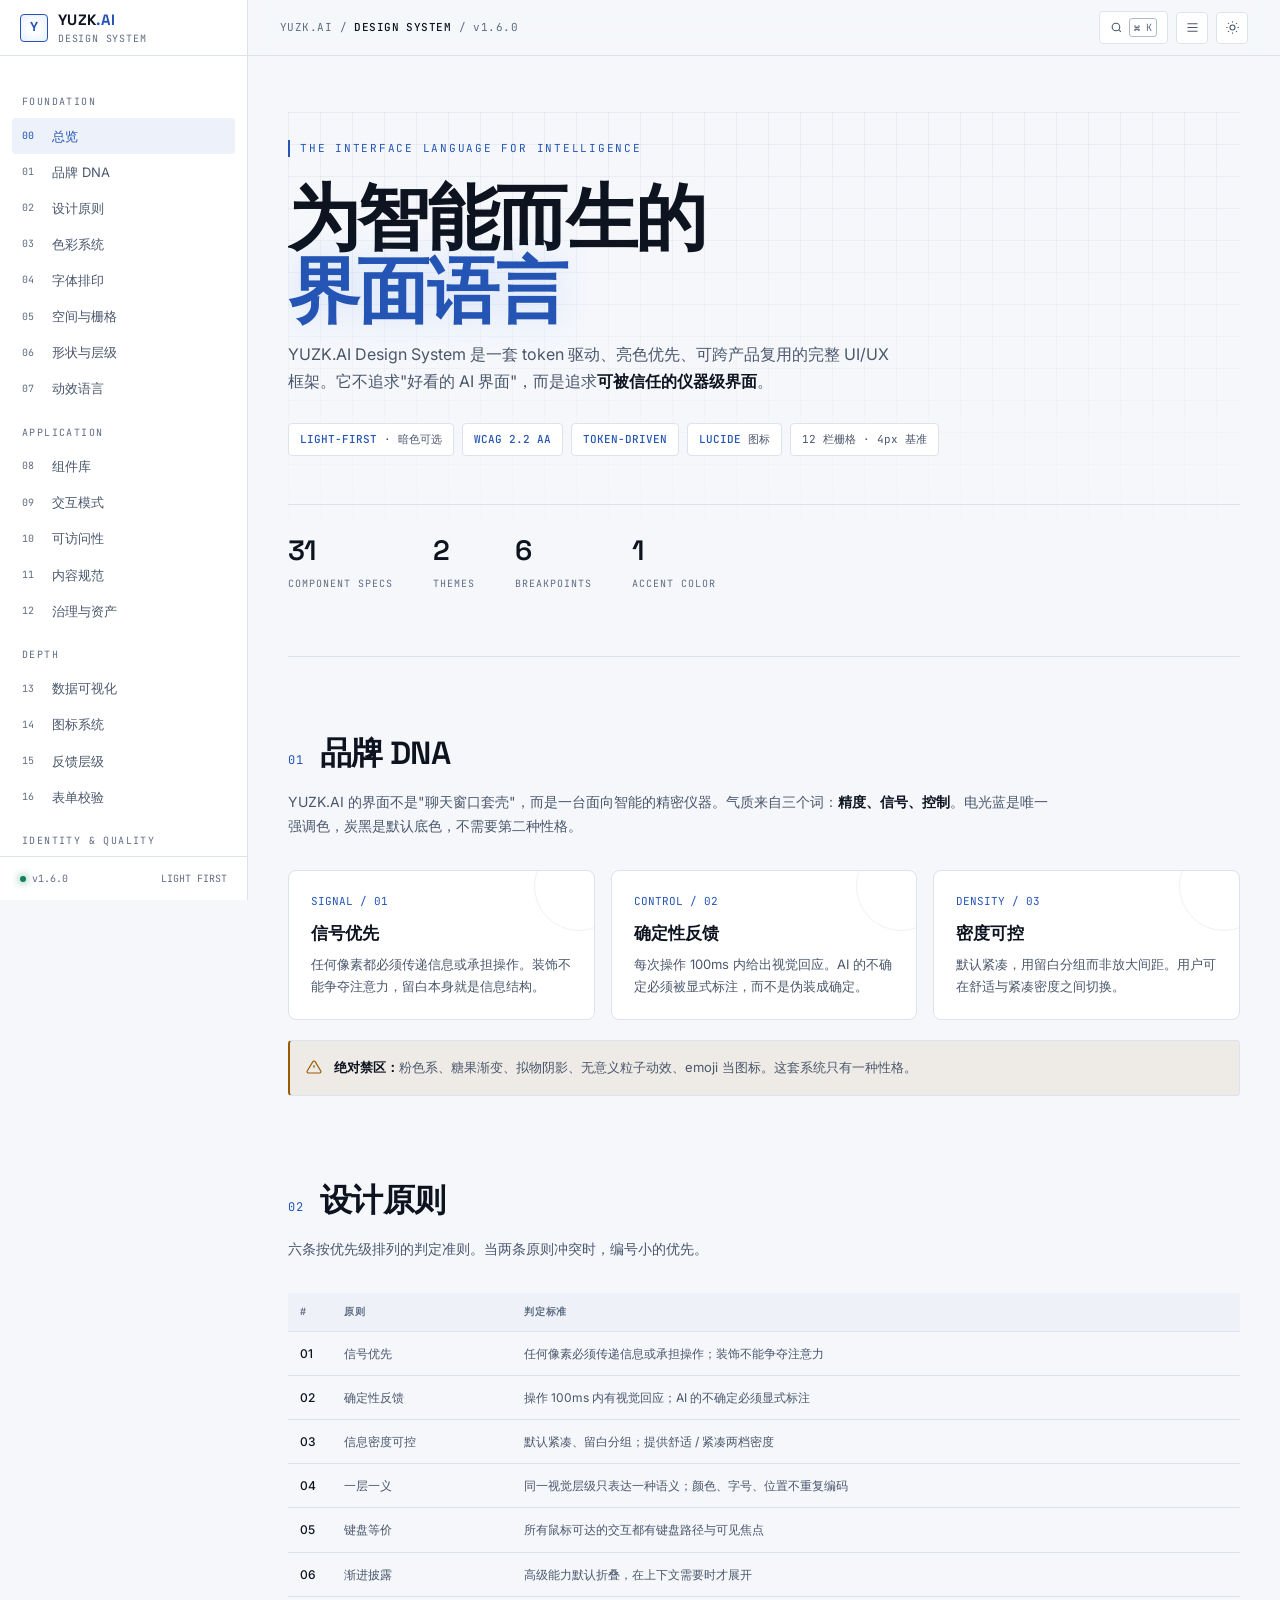
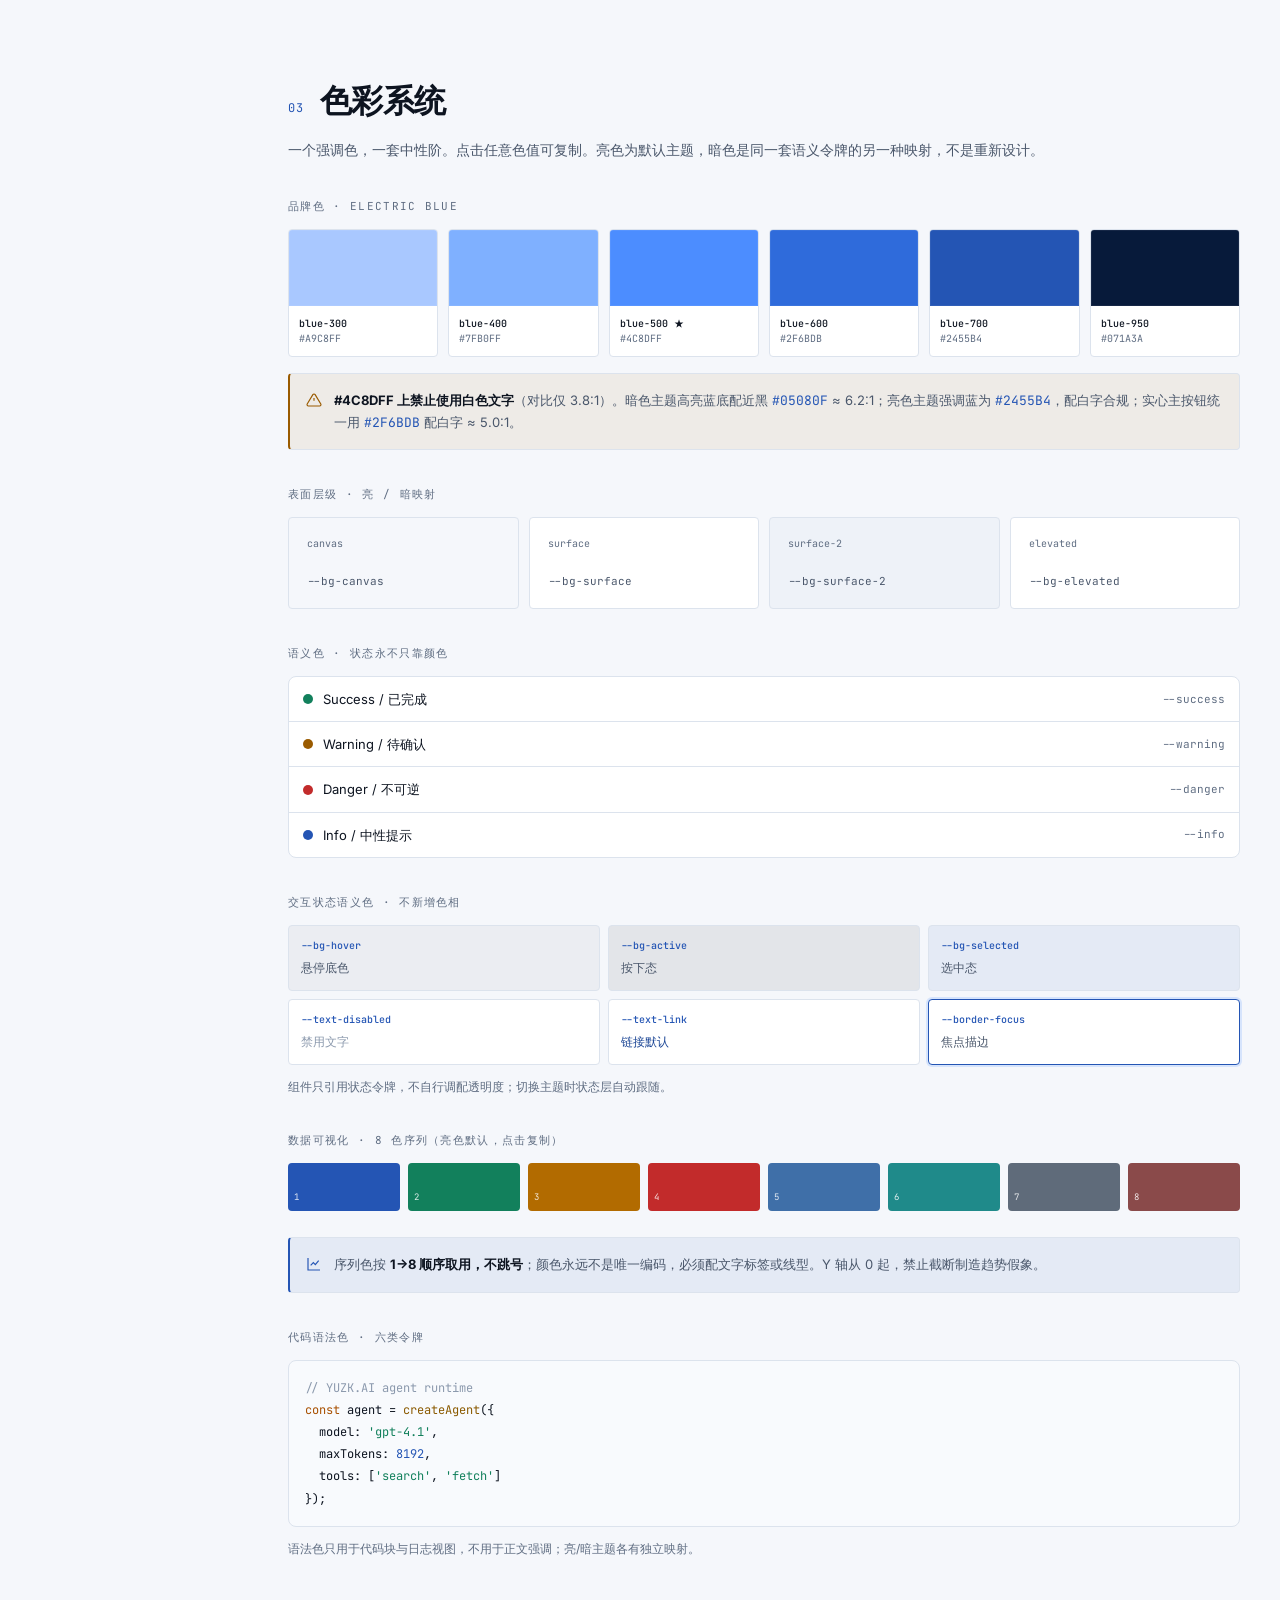
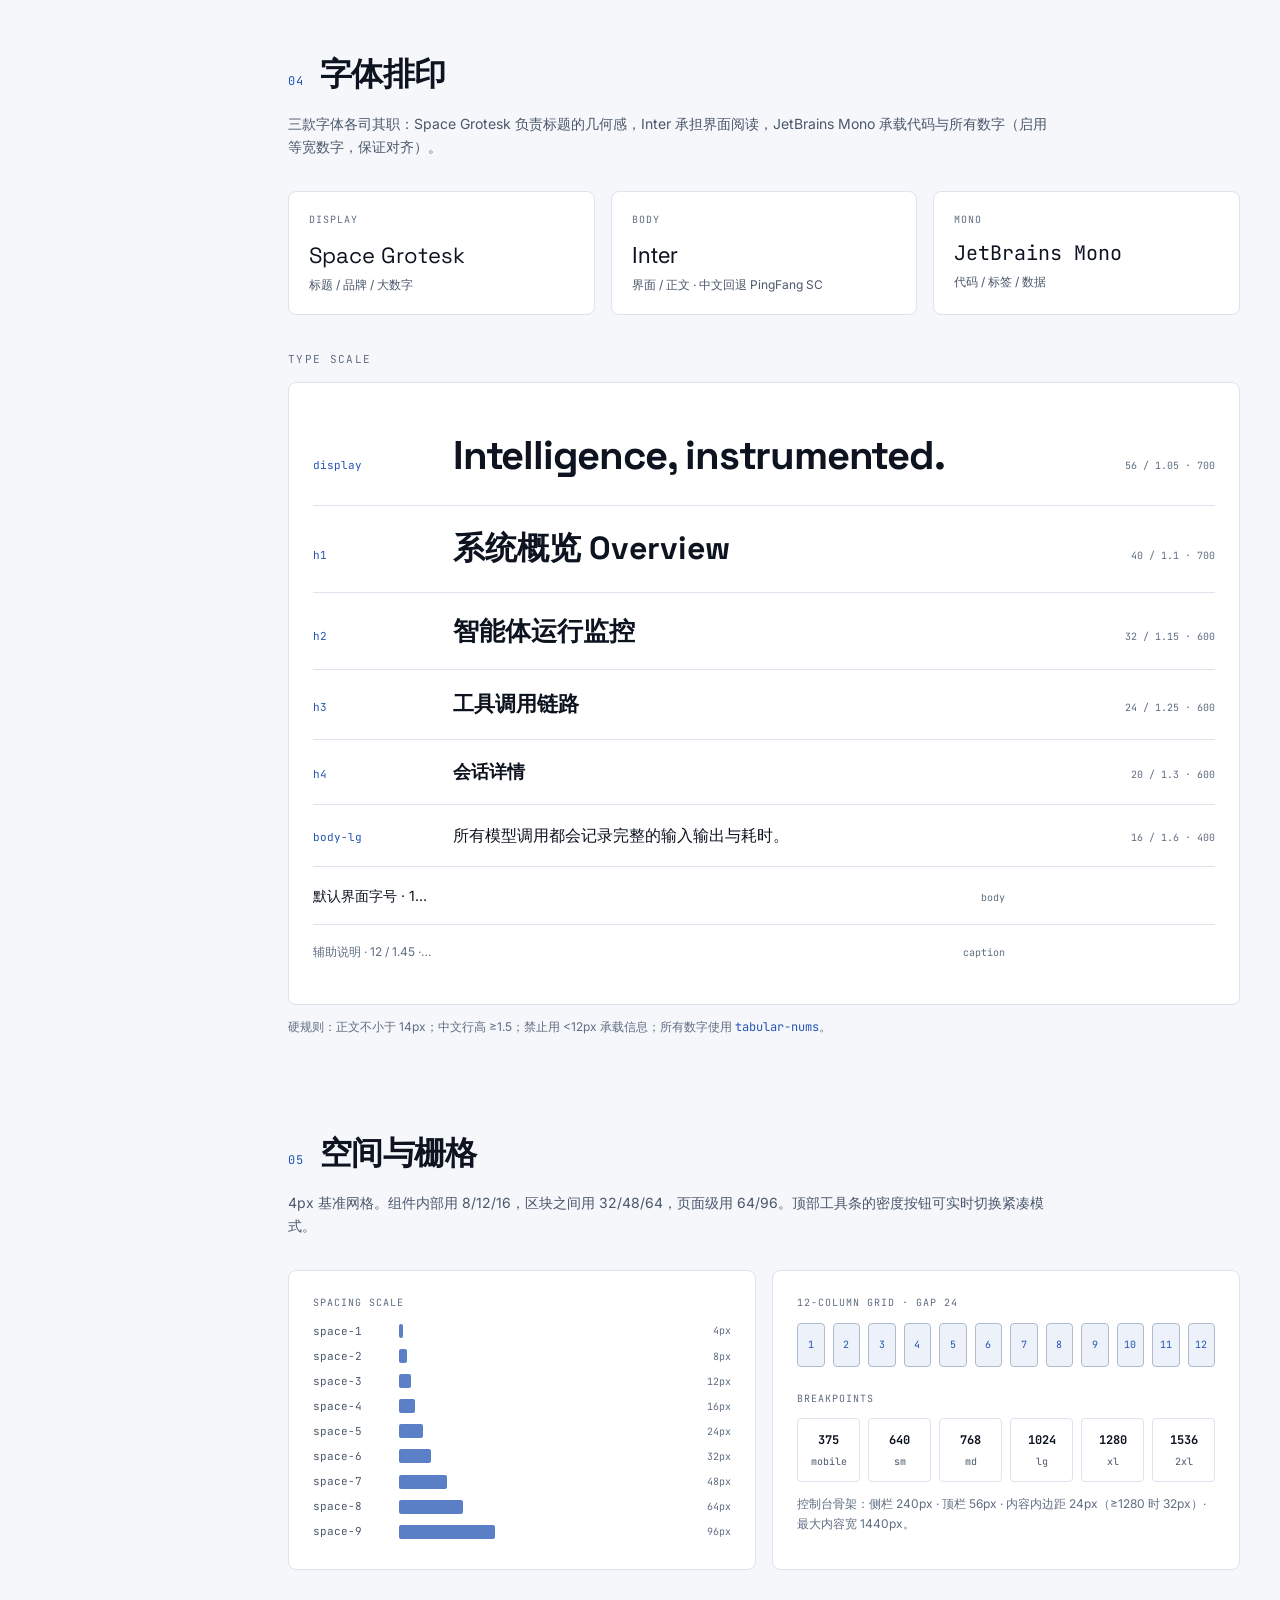
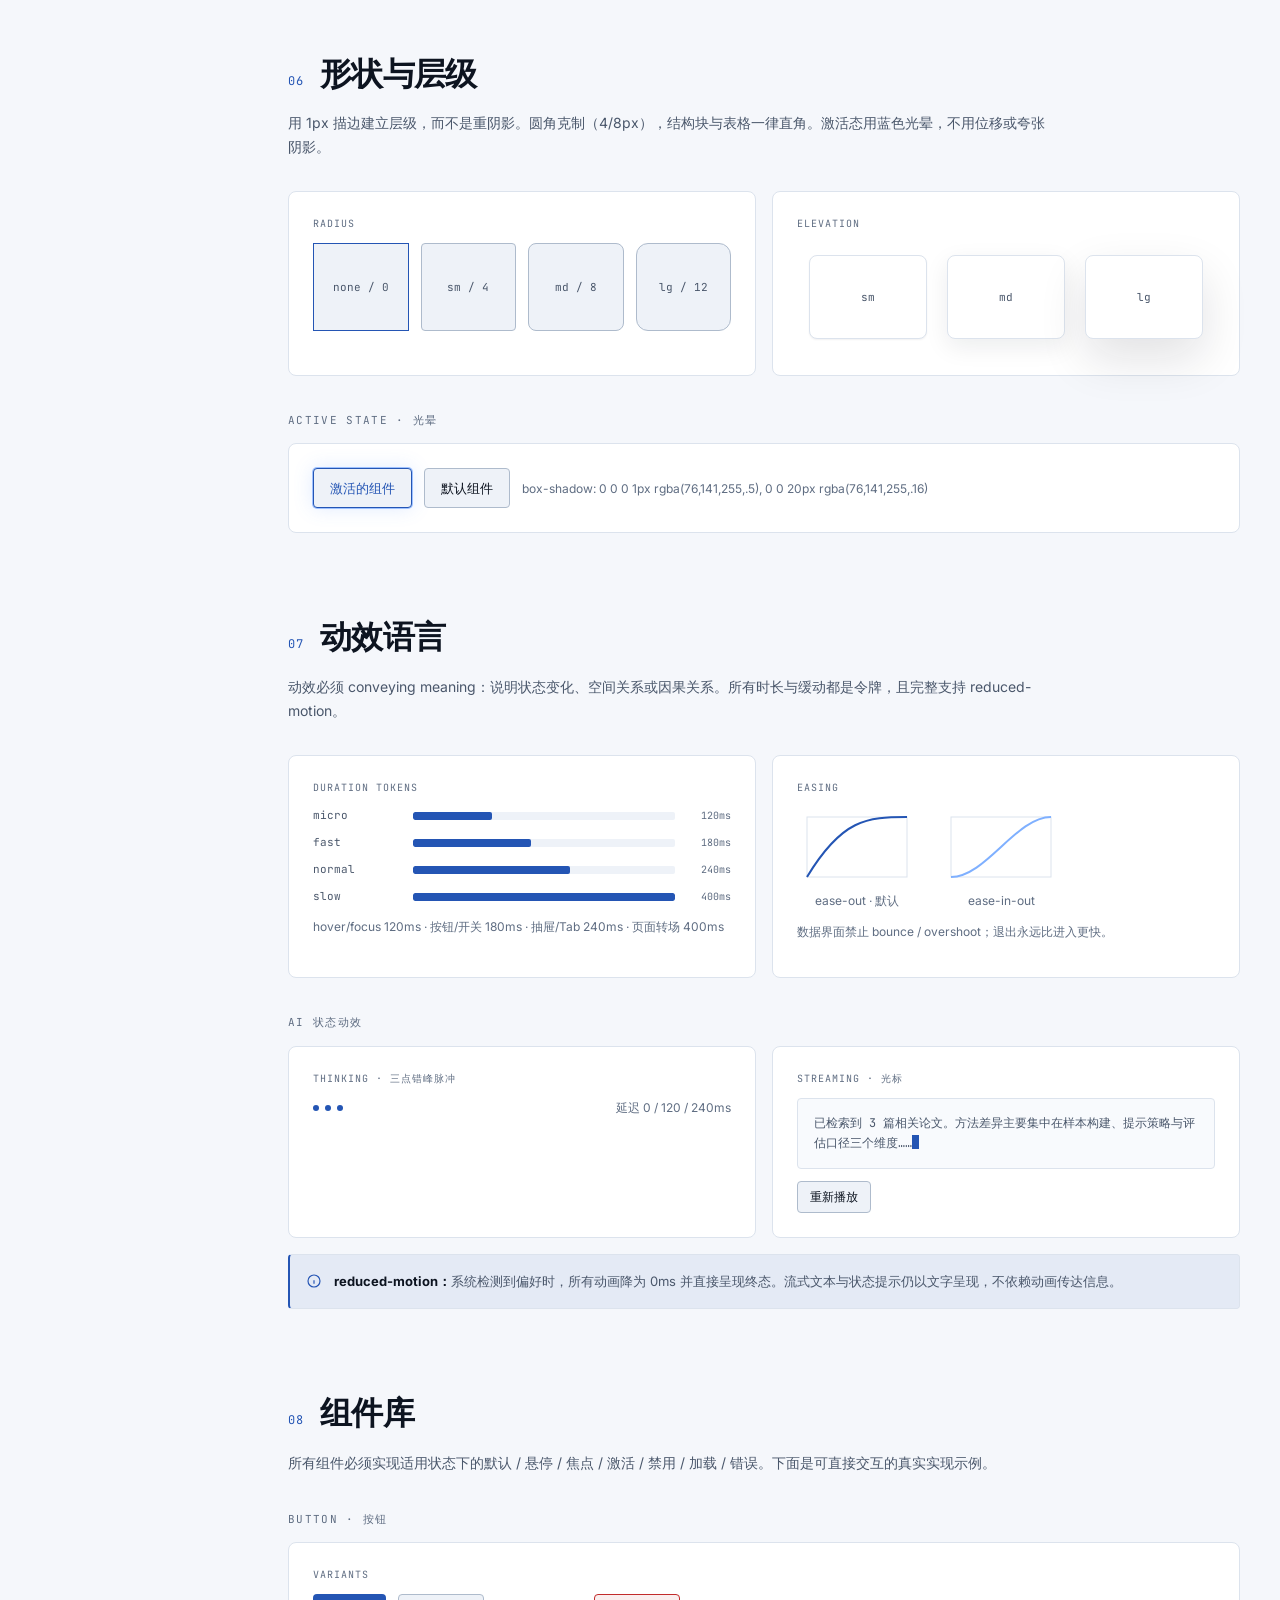
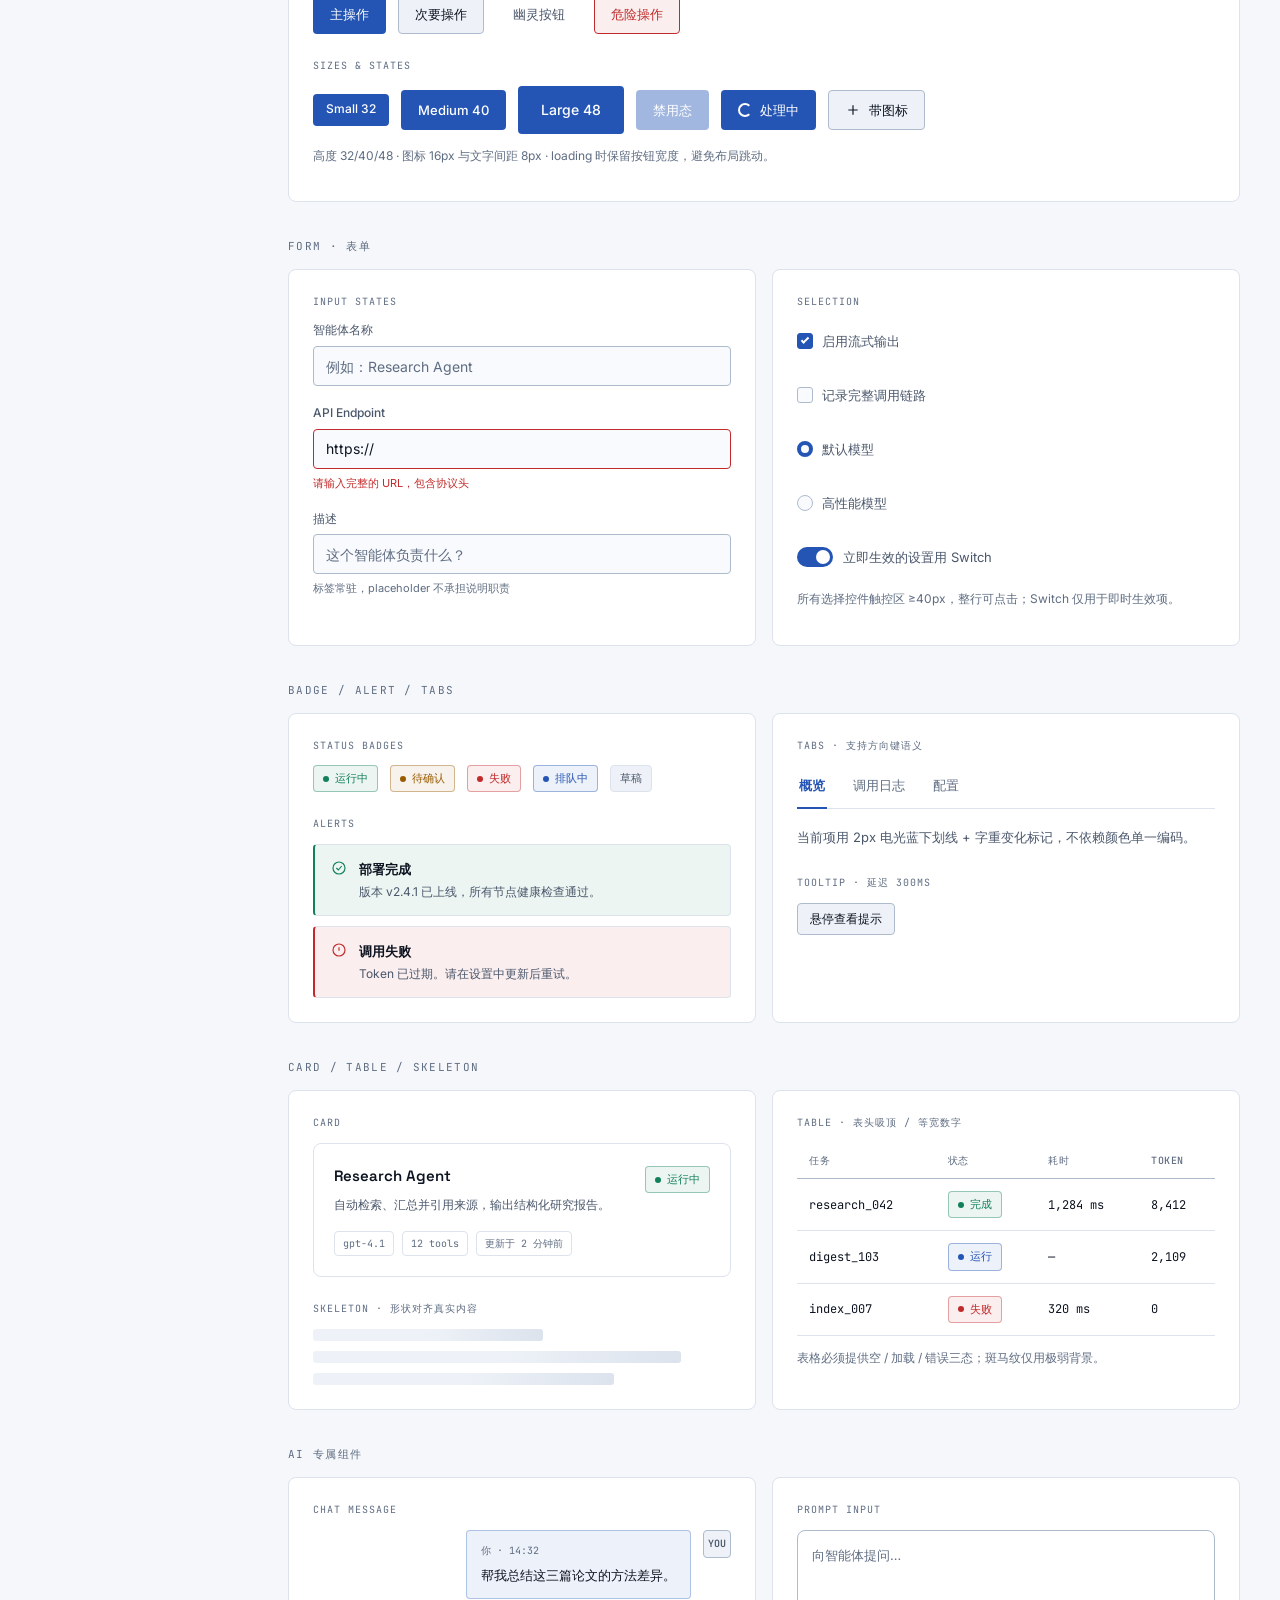
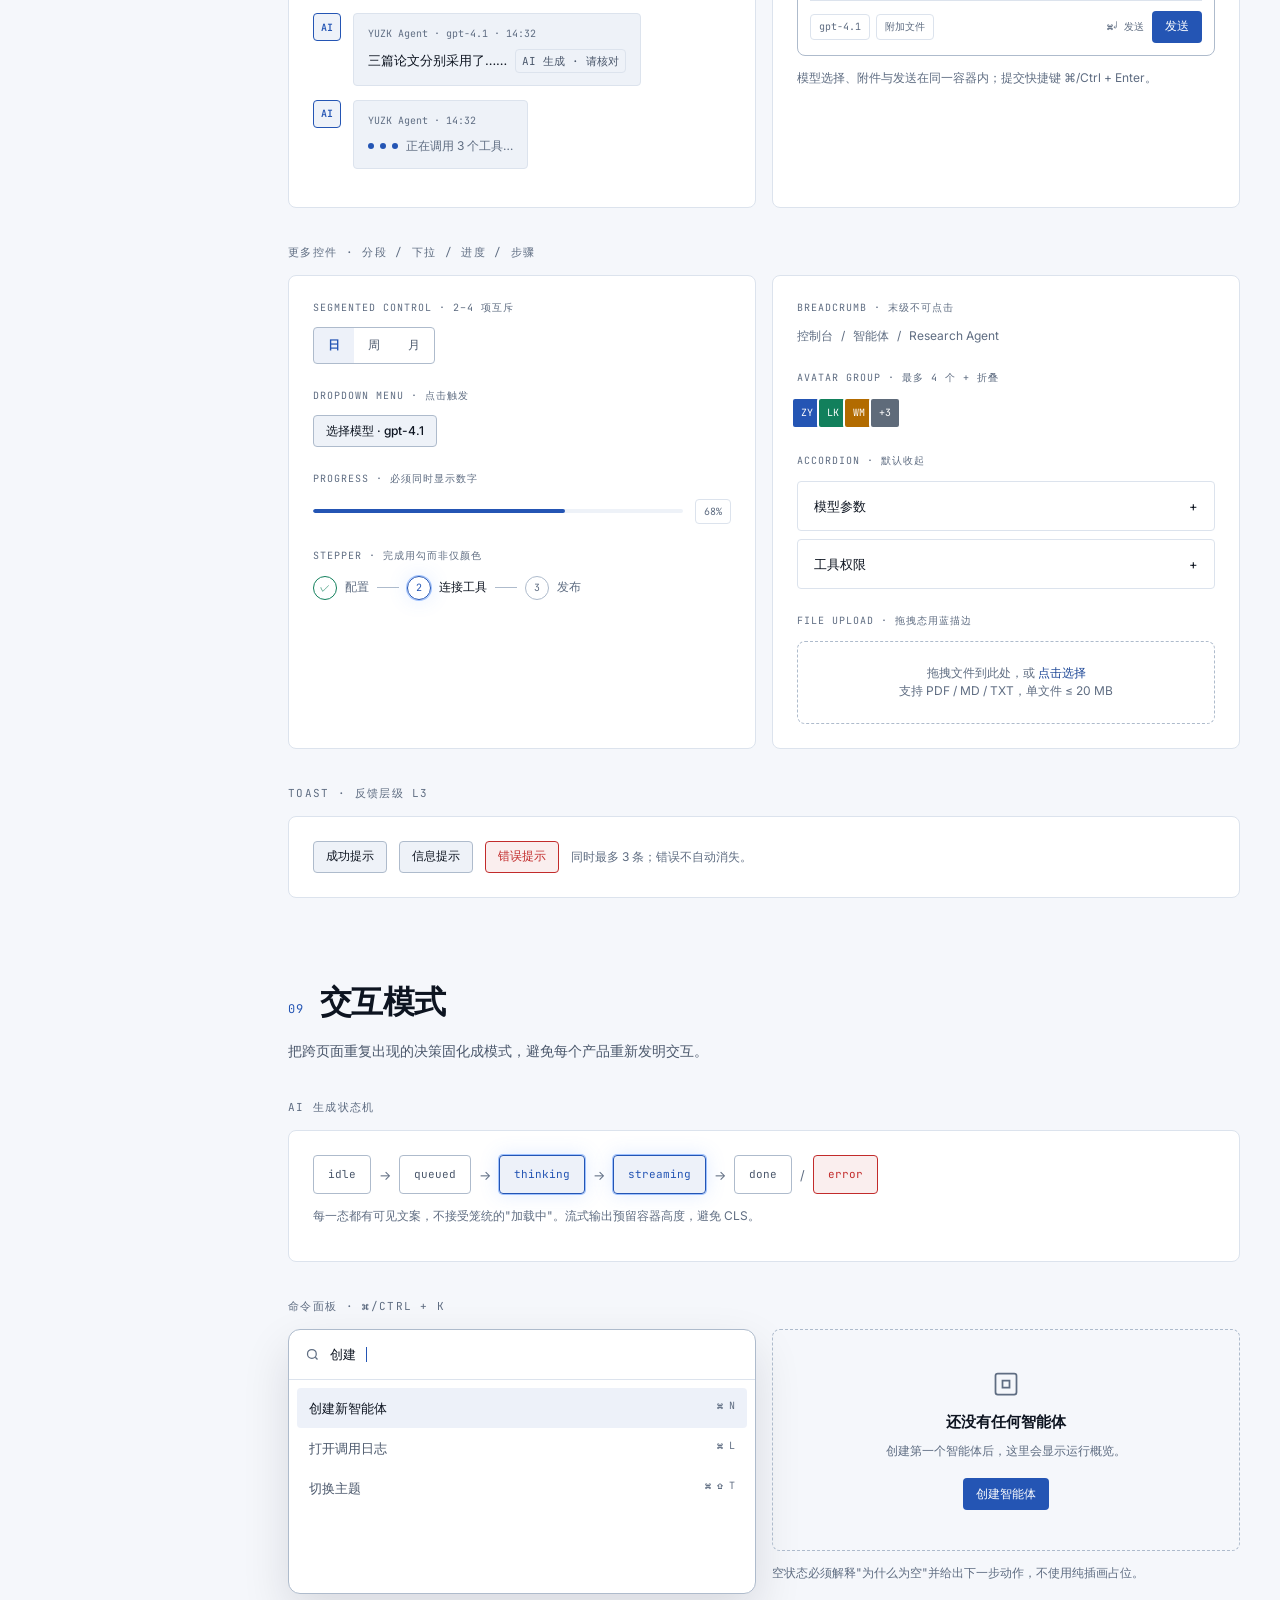
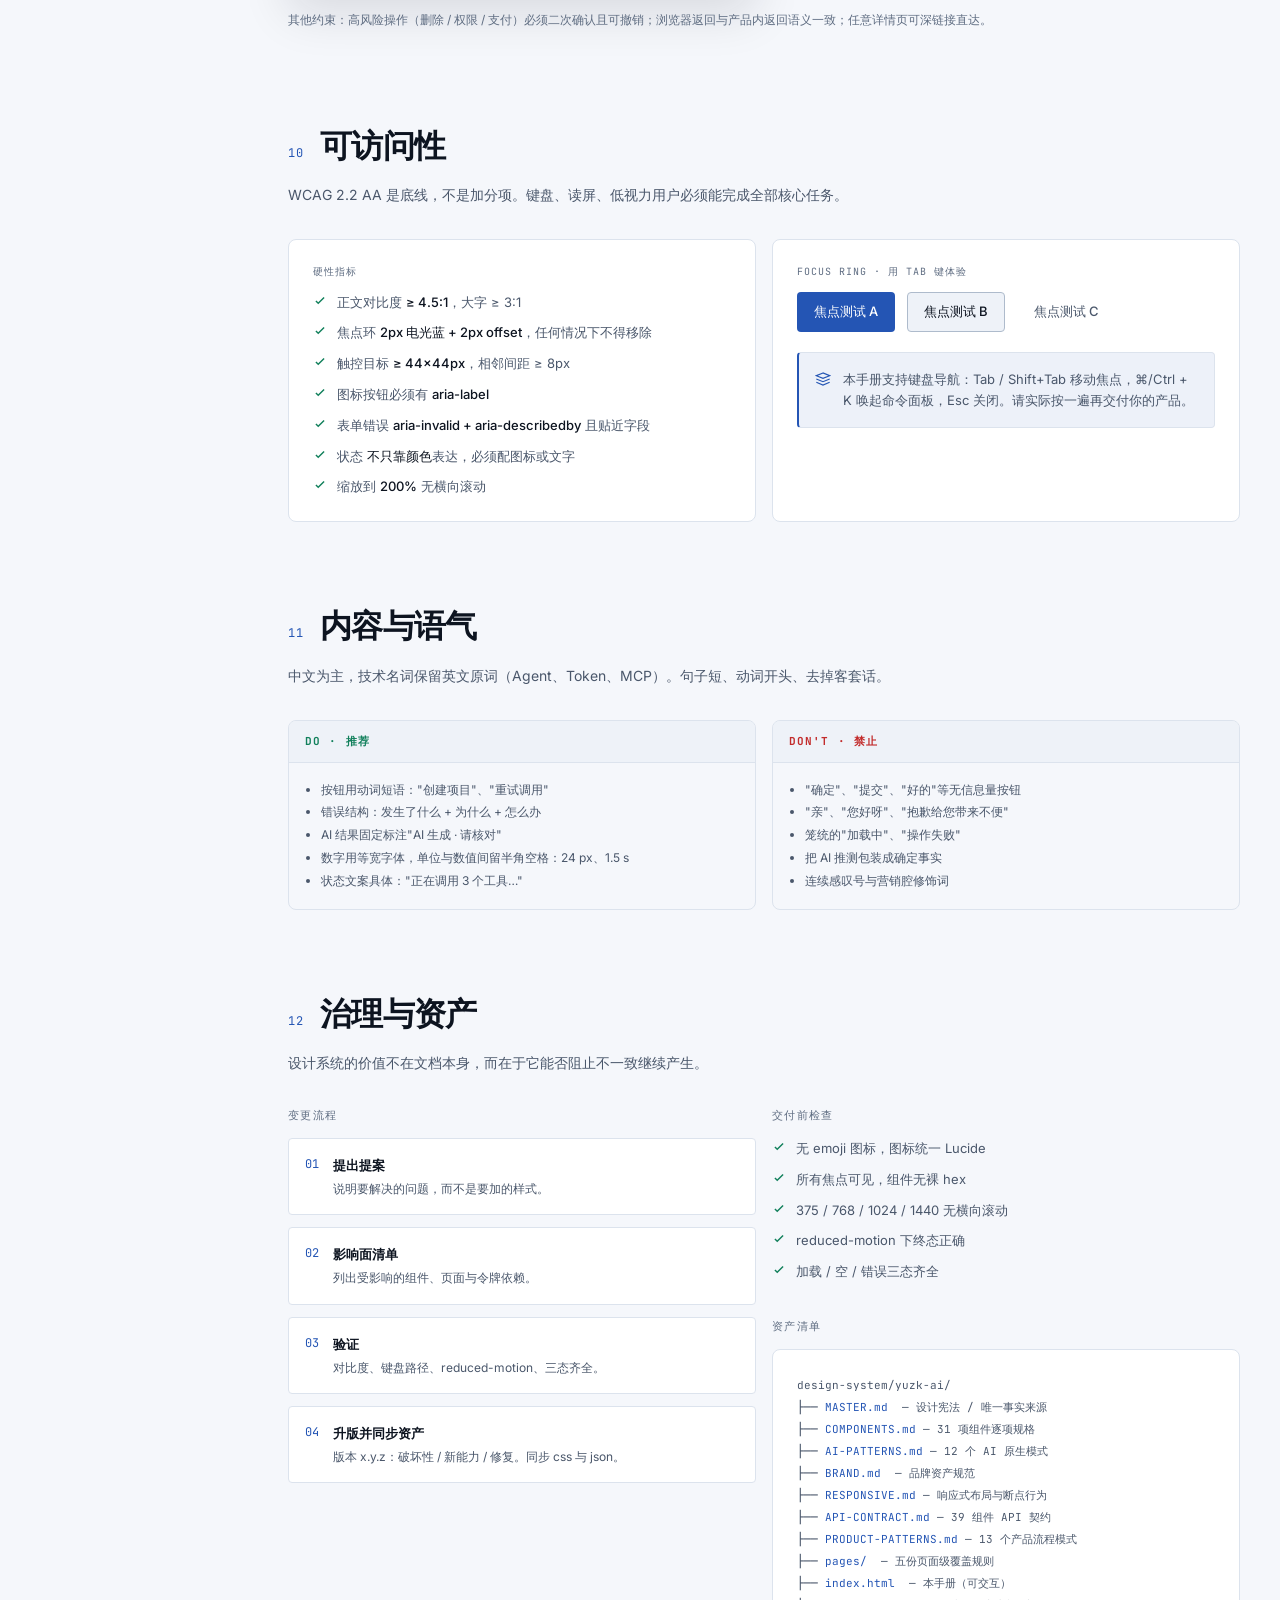
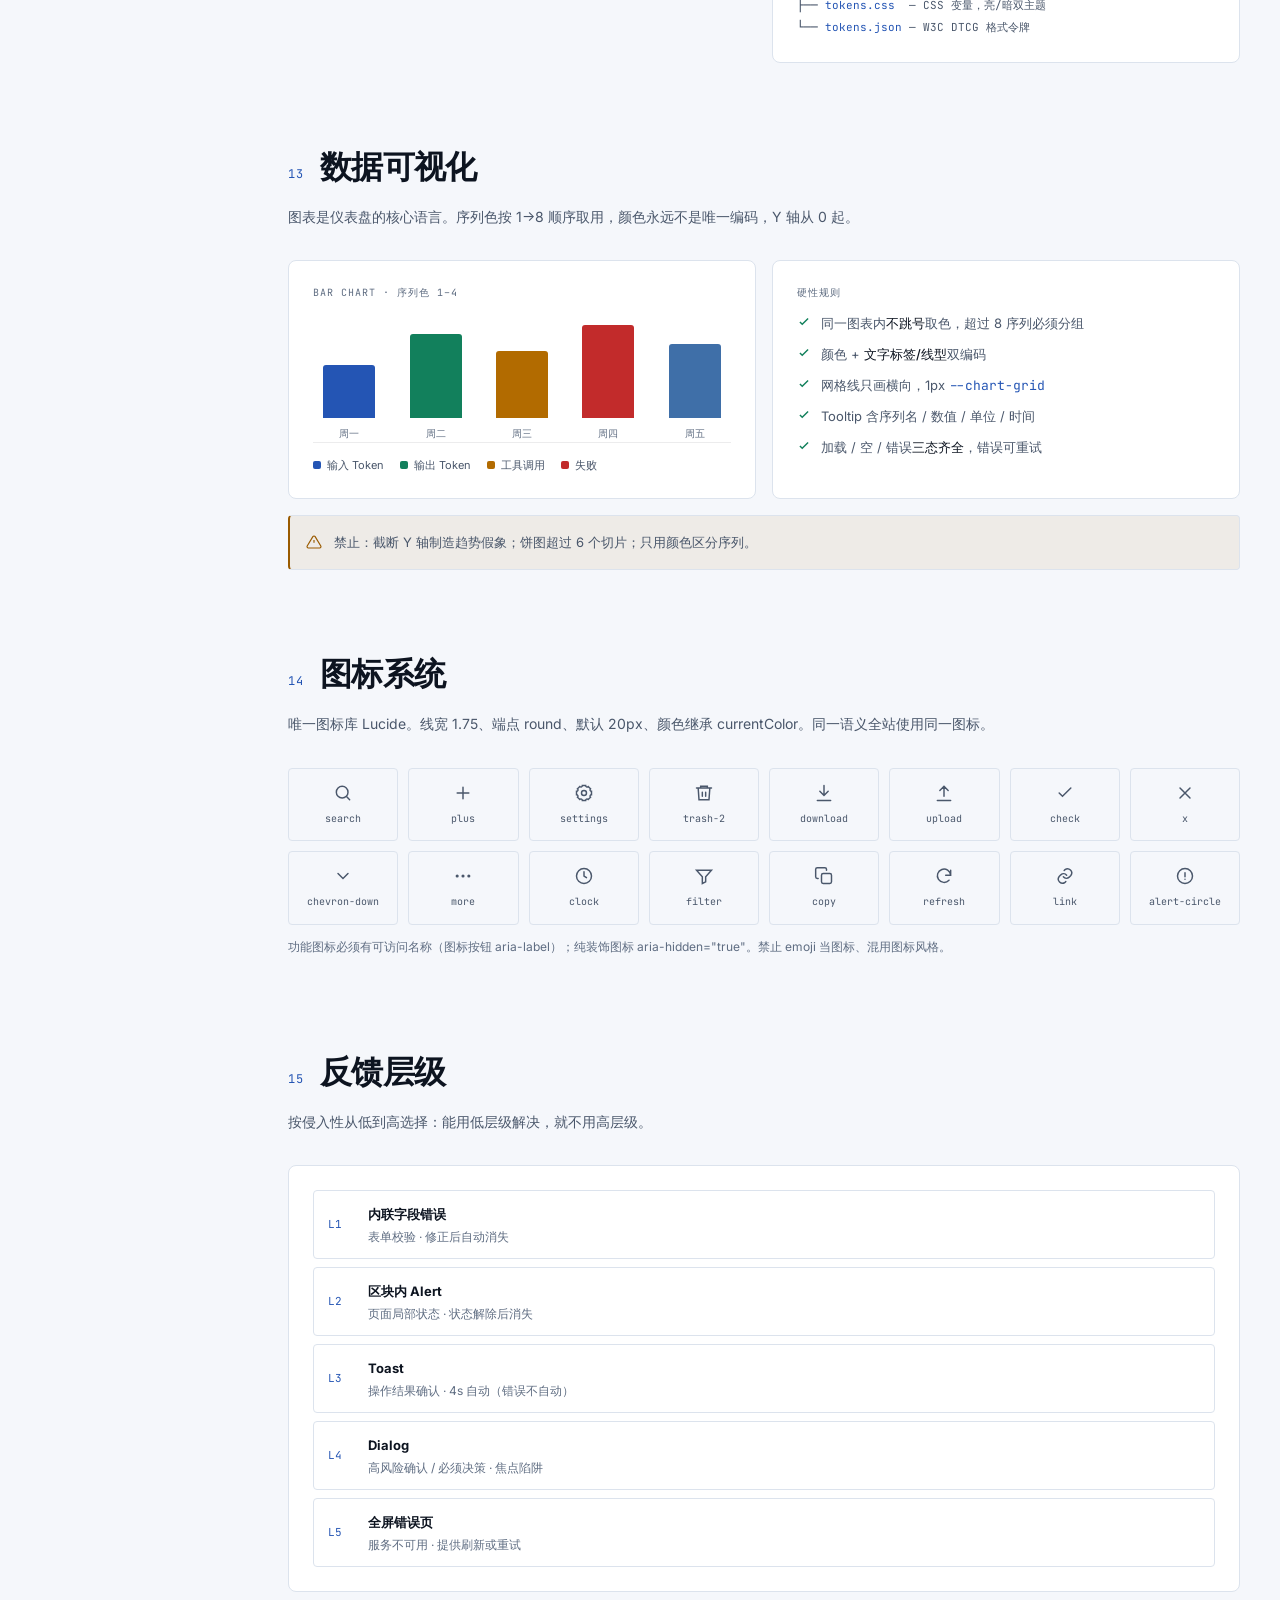
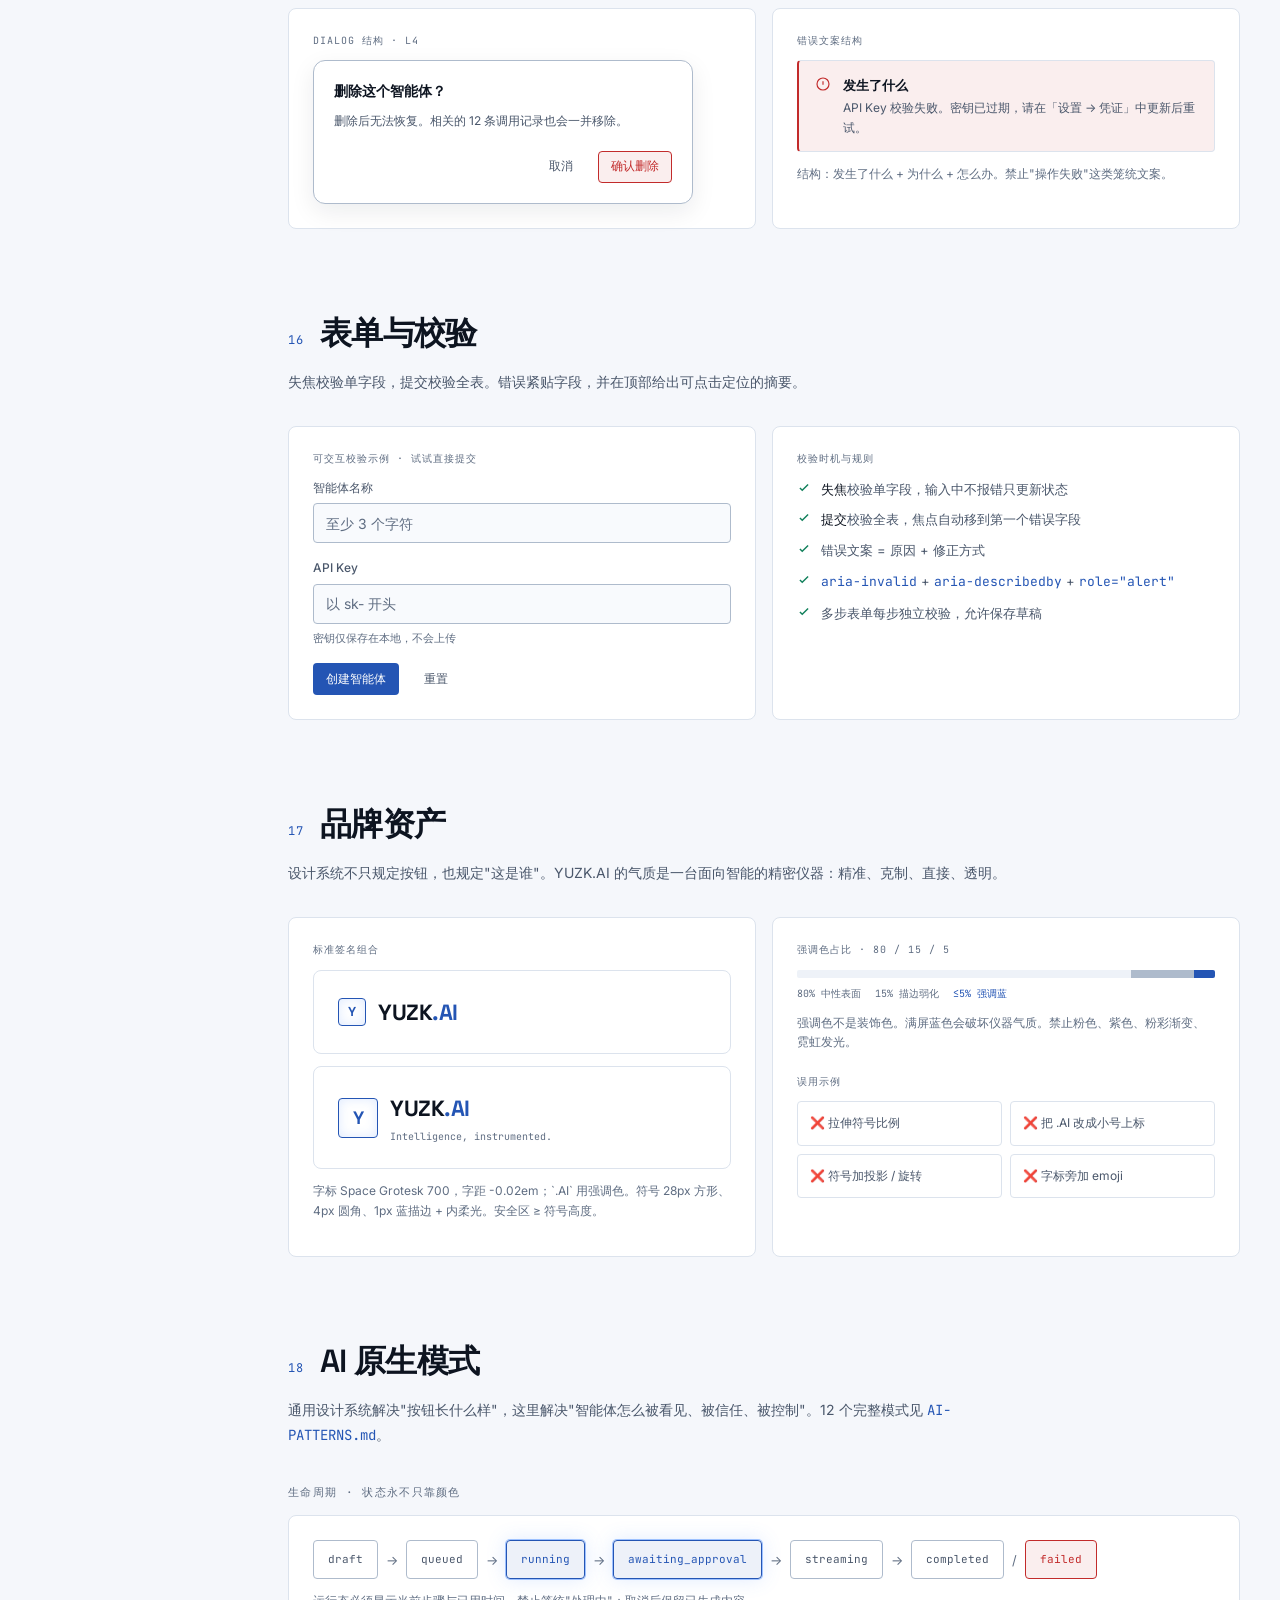
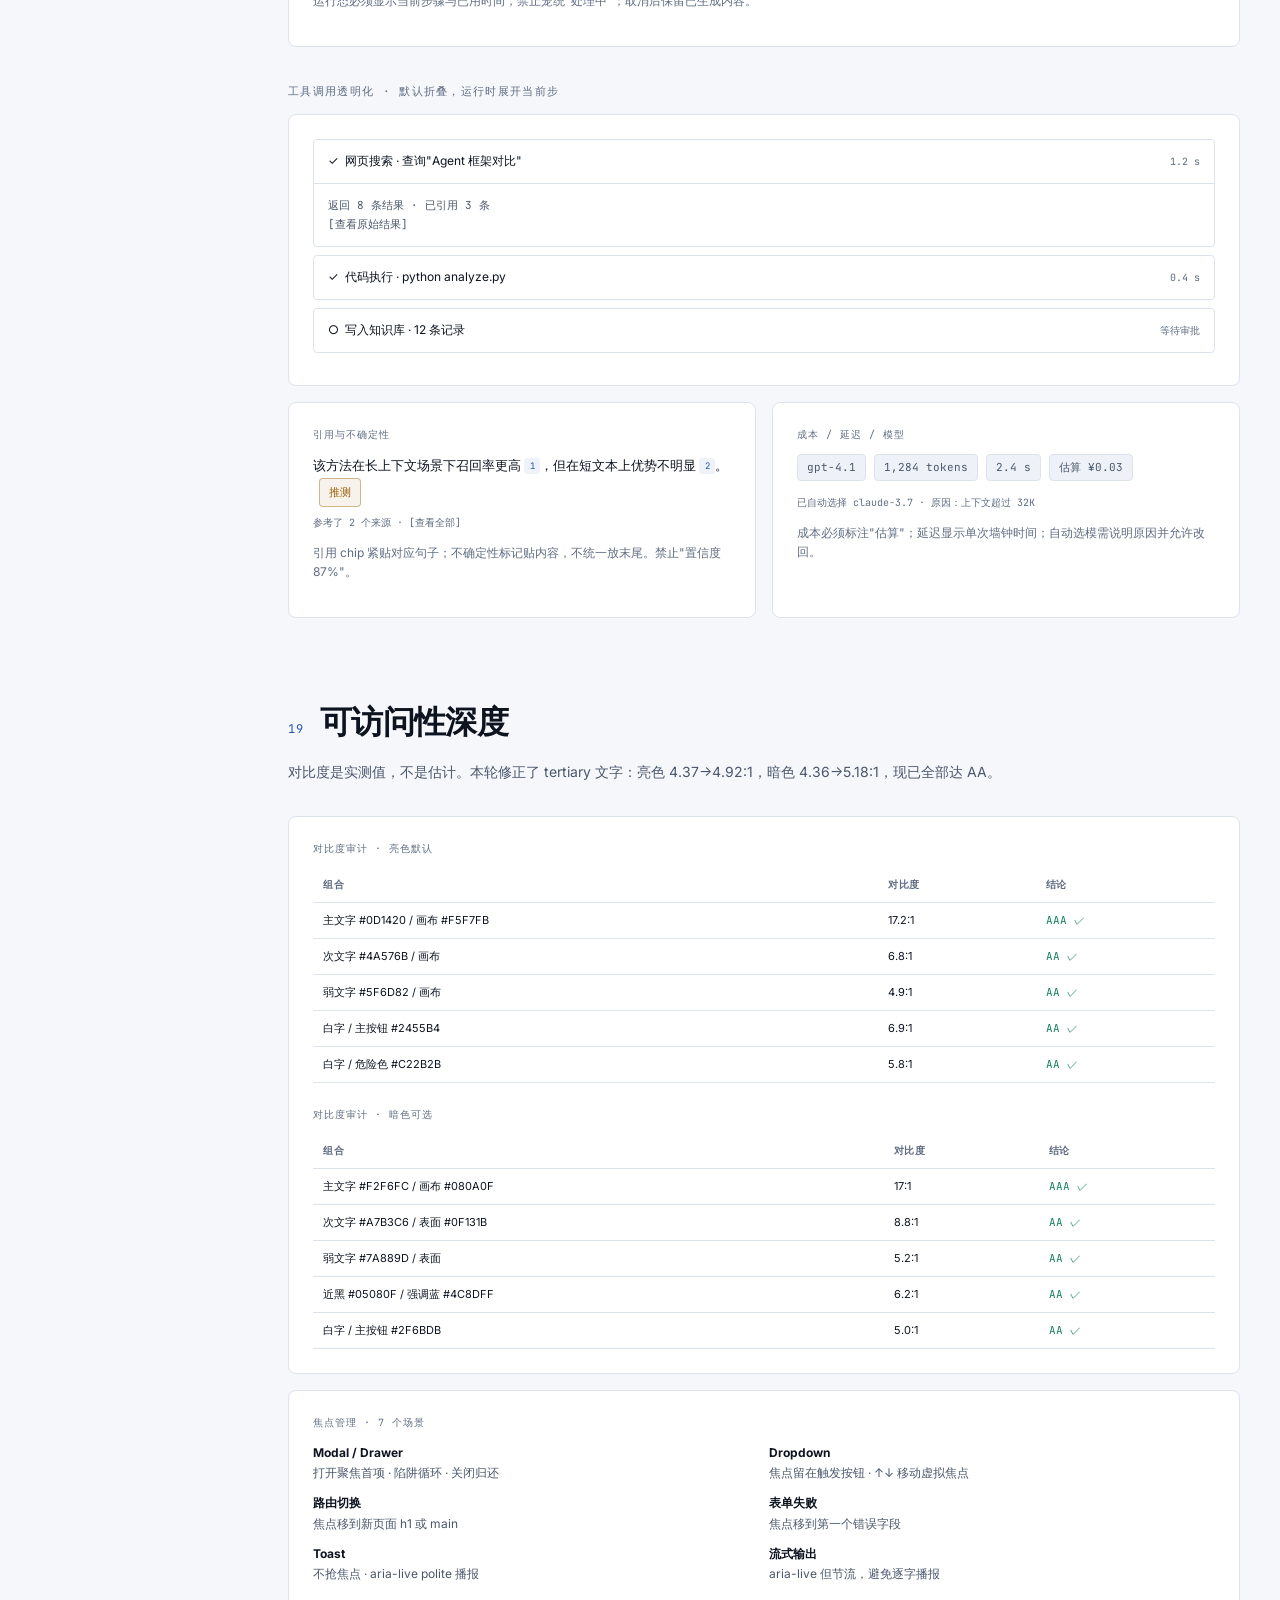
==== preview.html @ 23f9ad8d "feat: publish YUZK.AI design system v1.6.0" ====
<!DOCTYPE html>
<html lang="zh-CN" data-theme="light">
<head>
<meta charset="UTF-8">
<meta name="viewport" content="width=device-width, initial-scale=1.0">
<title>YUZK.AI — Design System v1.6.0</title>
<style>
/* ==================== TOKENS ==================== */
@import url('https://fonts.googleapis.com/css2?family=Inter:wght@400;500;600;700&family=JetBrains+Mono:wght@400;500;600&family=Space+Grotesk:wght@500;600;700&display=swap');

:root{
  /* Light is the default theme */
  --blue-300:#A9C8FF;--blue-400:#7FB0FF;--blue-500:#4C8DFF;--blue-600:#2F6BDB;--blue-700:#2455B4;--blue-950:#071A3A;
  --blue-glow:rgba(76,141,255,.18);--blue-ring:rgba(76,141,255,.5);
  --gray-950:#F5F7FB;--gray-900:#FFF;--gray-850:#EEF2F8;--gray-800:#FFF;--gray-750:#DCE3ED;--gray-700:#AEBBCC;
  --gray-600:#8B99AD;--gray-500:#5F6D82;--gray-400:#4A576B;--gray-100:#0D1420;
  --white:#FFF;--near-black:#0D1420;
  --bg-canvas:var(--gray-950);--bg-surface:var(--gray-900);--bg-surface-2:var(--gray-850);--bg-elevated:var(--gray-800);--bg-inset:#F8FAFD;
  --border-subtle:var(--gray-750);--border-strong:var(--gray-700);
  --text-primary:var(--gray-100);--text-secondary:var(--gray-400);--text-tertiary:var(--gray-500);
  --action-primary:#2455B4;--action-primary-hover:#2F6BDB;--action-primary-active:#1D4796;
  --on-action-primary:var(--white);--accent:#2455B4;--on-accent:var(--white);--focus-ring:#2455B4;
  --success:#12805C;--warning:#9A5B00;--danger:#C22B2B;--info:#2455B4;
  --success-bg:rgba(18,128,92,.08);--warning-bg:rgba(154,91,0,.08);--danger-bg:rgba(194,43,43,.08);--info-bg:rgba(36,85,180,.08);
  --overlay:rgba(13,20,32,.42);--grid-line:rgba(13,20,32,.05);
  --font-display:'Space Grotesk','Inter','PingFang SC','Microsoft YaHei',sans-serif;
  --font-body:'Inter','PingFang SC','Microsoft YaHei',sans-serif;
  --font-mono:'JetBrains Mono',SFMono-Regular,Consolas,monospace;
  --text-display:3.5rem;--text-h1:2.5rem;--text-h2:2rem;--text-h3:1.5rem;--text-h4:1.25rem;
  --text-body-lg:1rem;--text-body:.875rem;--text-caption:.75rem;
  --space-0:0;--space-1:4px;--space-2:8px;--space-3:12px;--space-4:16px;--space-5:24px;--space-6:32px;--space-7:48px;--space-8:64px;--space-9:96px;
  --radius-none:0;--radius-sm:4px;--radius-md:8px;--radius-lg:12px;--radius-pill:999px;
  --shadow-sm:0 1px 2px rgba(13,20,32,.06);--shadow-md:0 8px 24px rgba(13,20,32,.08);--shadow-lg:0 20px 48px rgba(13,20,32,.12);
  --shadow-focus:0 0 0 2px var(--bg-canvas),0 0 0 4px var(--focus-ring);--shadow-active:0 0 0 1px var(--blue-ring),0 0 20px var(--blue-glow);
  --dur-micro:120ms;--dur-fast:180ms;--dur-normal:240ms;--dur-slow:400ms;
  --ease-out:cubic-bezier(.2,.8,.2,1);--ease-in-out:cubic-bezier(.4,0,.2,1);
  --sidebar-width:248px;--topbar-height:56px;--content-max:1160px;--content-pad:24px;
  /* v1.2 state / data / syntax / size */
  --bg-hover:rgba(13,20,32,.04);--bg-active:rgba(13,20,32,.08);--bg-selected:rgba(36,85,180,.08);--bg-disabled:rgba(13,20,32,.04);
  --border-hover:#8B99AD;--border-focus:#2455B4;--border-disabled:#DCE3ED;--text-disabled:#8B99AD;
  --text-link:#1D4796;--text-link-hover:#2455B4;--text-link-visited:#1D4796;--focus-ring-width:2px;--focus-ring-offset:2px;
  --chart-1:#2455B4;--chart-2:#12805C;--chart-3:#B26B00;--chart-4:#C22B2B;--chart-5:#3F6FA8;--chart-6:#1F8A8A;--chart-7:#5F6B7A;--chart-8:#8A4A4A;
  --chart-grid:rgba(13,20,32,.08);--chart-axis:#5F6D82;
  --syntax-keyword:#A85000;--syntax-string:#12805C;--syntax-number:#2455B4;--syntax-comment:#8B99AD;--syntax-function:#8A5A00;--syntax-variable:#0D1420;
  --size-icon-sm:16px;--size-icon-md:20px;--size-icon-lg:24px;--size-control-sm:32px;--size-control-md:40px;--size-control-lg:48px;--size-touch-min:44px;
  --opacity-1:.04;--opacity-2:.08;--opacity-3:.16;--opacity-4:.32;
}
[data-theme='dark']{
  --gray-950:#080A0F;--gray-900:#0F131B;--gray-850:#151A24;--gray-800:#1B2230;--gray-750:#242C3A;--gray-700:#364154;
  --gray-600:#4C5A70;--gray-500:#7A889D;--gray-400:#A7B3C6;--gray-100:#F2F6FC;--near-black:#05080F;
  --bg-canvas:var(--gray-950);--bg-surface:var(--gray-900);--bg-surface-2:var(--gray-850);--bg-elevated:var(--gray-800);--bg-inset:#0B0E15;
  --border-subtle:var(--gray-750);--border-strong:var(--gray-700);
  --text-primary:var(--gray-100);--text-secondary:var(--gray-400);--text-tertiary:var(--gray-500);
  --action-primary:#2F6BDB;--action-primary-hover:#3B78E8;--action-primary-active:#2455B4;--on-action-primary:var(--white);
  --accent:#4C8DFF;--on-accent:var(--near-black);--focus-ring:#4C8DFF;
  --success:#37D399;--warning:#FFB020;--danger:#FF5C5C;--info:#4C8DFF;
  --success-bg:rgba(55,211,153,.1);--warning-bg:rgba(255,176,32,.1);--danger-bg:rgba(255,92,92,.1);--info-bg:rgba(76,141,255,.1);
  --overlay:rgba(3,6,12,.72);--grid-line:rgba(255,255,255,.035);
  --shadow-sm:0 1px 2px rgba(0,0,0,.24);--shadow-md:0 8px 24px rgba(0,0,0,.28);--shadow-lg:0 20px 48px rgba(0,0,0,.36);
  --bg-hover:rgba(255,255,255,.05);--bg-active:rgba(255,255,255,.09);--bg-selected:rgba(76,141,255,.14);--bg-disabled:rgba(255,255,255,.04);
  --border-hover:#4C5A70;--border-focus:#4C8DFF;--border-disabled:#242C3A;--text-disabled:#4C5A70;
  --text-link:#7FB0FF;--text-link-hover:#A9C8FF;--text-link-visited:#7FB0FF;
  --chart-1:#4C8DFF;--chart-2:#37D399;--chart-3:#FFB020;--chart-4:#FF5C5C;--chart-5:#7FB0FF;--chart-6:#2FB8B8;--chart-7:#94A3B8;--chart-8:#D98A8A;
  --chart-grid:rgba(255,255,255,.08);--chart-axis:#7A889D;
  --syntax-keyword:#FF9E64;--syntax-string:#7DD3A8;--syntax-number:#7FB0FF;--syntax-comment:#7A889D;--syntax-function:#FFD166;--syntax-variable:#F2F6FC;
}
[data-density='compact']{--space-5:16px;--space-6:20px;--space-7:28px;--space-8:40px;--content-pad:16px}

/* ==================== BASE ==================== */
*,*::before,*::after{box-sizing:border-box}
html{scroll-behavior:smooth}
body{margin:0;background:var(--bg-canvas);color:var(--text-primary);font-family:var(--font-body);font-size:var(--text-body);line-height:var(--lh-normal,1.55);-webkit-font-smoothing:antialiased}
::selection{background:var(--accent);color:var(--on-accent)}
a{color:inherit;text-decoration:none}
button,input,textarea,select{font:inherit}
button{cursor:pointer}
:focus-visible{outline:2px solid var(--focus-ring);outline-offset:2px}
svg{display:block}
code,pre,kbd{font-family:var(--font-mono);font-variant-numeric:tabular-nums}

/* ==================== SHELL ==================== */
.skip{position:absolute;left:-999px;top:0;background:var(--accent);color:var(--on-accent);padding:10px 16px;z-index:999}
.skip:focus{left:12px;top:12px}
.layout{min-height:100vh}
.sidebar{position:fixed;inset:0 auto 0 0;width:var(--sidebar-width);background:var(--bg-surface);border-right:1px solid var(--border-subtle);display:flex;flex-direction:column;z-index:100}
.brand{height:var(--topbar-height);display:flex;align-items:center;gap:10px;padding:0 20px;border-bottom:1px solid var(--border-subtle)}
.brand-mark{width:28px;height:28px;border:1px solid var(--accent);border-radius:var(--radius-sm);display:grid;place-items:center;color:var(--accent);font-family:var(--font-display);font-weight:700;font-size:13px;box-shadow:inset 0 0 12px var(--blue-glow)}
.brand-name{font-family:var(--font-display);font-weight:700;font-size:15px;letter-spacing:.02em}
.brand-name span{color:var(--accent)}
.brand-tag{font-family:var(--font-mono);font-size:10px;color:var(--text-tertiary);letter-spacing:.08em}
.nav{padding:20px 12px;overflow-y:auto;flex:1}
.nav-group{font-family:var(--font-mono);font-size:10px;letter-spacing:.14em;color:var(--text-tertiary);text-transform:uppercase;padding:0 10px;margin:18px 0 8px}
.nav a{display:flex;align-items:center;gap:10px;padding:8px 10px;border-radius:var(--radius-sm);color:var(--text-secondary);font-size:13px;transition:background var(--dur-micro) var(--ease-out),color var(--dur-micro) var(--ease-out)}
.nav a:hover{background:var(--bg-surface-2);color:var(--text-primary)}
.nav a.active{background:var(--info-bg);color:var(--accent)}
.nav a .num{font-family:var(--font-mono);font-size:10px;color:var(--text-tertiary);width:20px}
.nav a.active .num{color:var(--accent)}
.side-foot{padding:14px 20px;border-top:1px solid var(--border-subtle);font-family:var(--font-mono);font-size:10px;color:var(--text-tertiary);display:flex;justify-content:space-between}
.dot-live{display:inline-block;width:6px;height:6px;border-radius:50%;background:var(--success);box-shadow:0 0 8px var(--success);margin-right:6px}
.main{margin-left:var(--sidebar-width);min-width:0}
.topbar{position:sticky;top:0;height:var(--topbar-height);background:var(--bg-canvas);background:color-mix(in srgb,var(--bg-canvas) 88%,transparent);backdrop-filter:blur(12px);border-bottom:1px solid var(--border-subtle);display:flex;align-items:center;justify-content:space-between;padding:0 32px;z-index:90;gap:16px}
.crumb{font-family:var(--font-mono);font-size:11px;color:var(--text-tertiary);letter-spacing:.04em}
.crumb b{color:var(--text-primary);font-weight:500}
.tools{display:flex;align-items:center;gap:8px}
.kbd{display:inline-flex;align-items:center;gap:6px;border:1px solid var(--border-subtle);background:var(--bg-surface);border-radius:var(--radius-sm);padding:6px 10px;font-size:11px;color:var(--text-secondary);transition:all var(--dur-micro) var(--ease-out)}
button.kbd:hover{border-color:var(--border-strong);color:var(--text-primary)}
.kbd kbd{font-size:10px;border:1px solid var(--border-strong);border-radius:3px;padding:1px 4px;color:var(--text-tertiary)}
.icon-btn{width:32px;height:32px;display:grid;place-items:center;background:var(--bg-surface);border:1px solid var(--border-subtle);border-radius:var(--radius-sm);color:var(--text-secondary)}
.icon-btn:hover{color:var(--text-primary);border-color:var(--border-strong)}
.content{max-width:var(--content-max);margin:0 auto;padding:56px 40px 140px}

/* ==================== HERO ==================== */
.hero{padding:24px 0 64px;border-bottom:1px solid var(--border-subtle);position:relative;overflow:hidden}
.hero::before{content:'';position:absolute;inset:0;background-image:linear-gradient(var(--grid-line) 1px,transparent 1px),linear-gradient(90deg,var(--grid-line) 1px,transparent 1px);background-size:32px 32px;mask-image:linear-gradient(to bottom,#000,transparent 85%);pointer-events:none}
.hero-inner{position:relative}
.kicker{display:inline-flex;align-items:center;gap:8px;font-family:var(--font-mono);font-size:11px;letter-spacing:.16em;color:var(--accent);text-transform:uppercase;border-left:2px solid var(--accent);padding-left:10px}
.hero h1{font-family:var(--font-display);font-size:clamp(40px,7vw,72px);line-height:1.02;letter-spacing:-.035em;margin:24px 0 12px;font-weight:700}
.hero h1 em{font-style:normal;color:var(--accent);text-shadow:0 0 32px var(--blue-glow)}
.hero-lead{font-size:var(--text-body-lg);color:var(--text-secondary);max-width:620px;line-height:1.7;margin:0 0 28px}
.hero-meta{display:flex;flex-wrap:wrap;gap:8px}
.meta-chip{font-family:var(--font-mono);font-size:11px;color:var(--text-secondary);border:1px solid var(--border-subtle);background:var(--bg-surface);padding:7px 11px;border-radius:var(--radius-sm)}
.meta-chip b{color:var(--accent);font-weight:500}
.hero-stats{display:flex;flex-wrap:wrap;gap:40px;margin-top:48px;padding-top:24px;border-top:1px solid var(--border-subtle)}
.stat .v{font-family:var(--font-display);font-size:28px;font-weight:600;letter-spacing:-.02em}
.stat .l{font-family:var(--font-mono);font-size:10px;color:var(--text-tertiary);letter-spacing:.1em;text-transform:uppercase;margin-top:4px}

/* ==================== SECTION ==================== */
.section{padding:72px 0 8px;scroll-margin-top:72px}
.sec-head{display:flex;align-items:baseline;gap:16px;margin-bottom:12px}
.sec-num{font-family:var(--font-mono);font-size:12px;color:var(--accent);letter-spacing:.08em}
.sec-head h2{font-family:var(--font-display);font-size:var(--text-h2);letter-spacing:-.02em;margin:0;font-weight:600}
.sec-desc{color:var(--text-secondary);max-width:760px;margin:0 0 32px;line-height:1.7}
.divider{height:1px;background:var(--border-subtle);margin-top:64px}
.subhead{font-family:var(--font-mono);font-size:11px;letter-spacing:.12em;color:var(--text-tertiary);text-transform:uppercase;margin:36px 0 14px}

/* ==================== DEMO PRIMITIVES ==================== */
.panel{background:var(--bg-surface);border:1px solid var(--border-subtle);border-radius:var(--radius-md)}
.panel-pad{padding:24px}
.grid{display:grid;gap:16px}
.g2{grid-template-columns:repeat(2,minmax(0,1fr))}
.g3{grid-template-columns:repeat(3,minmax(0,1fr))}
.g4{grid-template-columns:repeat(4,minmax(0,1fr))}
.row{display:flex;flex-wrap:wrap;gap:12px;align-items:center}
.demo-label{font-family:var(--font-mono);font-size:10px;letter-spacing:.1em;color:var(--text-tertiary);text-transform:uppercase;margin-bottom:12px}
.note{font-size:12px;color:var(--text-tertiary);margin-top:12px;line-height:1.6}
.callout{display:flex;gap:12px;padding:16px;border:1px solid var(--border-subtle);border-left:2px solid var(--accent);background:var(--info-bg);border-radius:var(--radius-sm);font-size:13px;color:var(--text-secondary);line-height:1.65}
.callout.warn{border-left-color:var(--warning);background:var(--warning-bg)}
.callout svg{flex:none;margin-top:2px;color:var(--accent)}
.callout.warn svg{color:var(--warning)}
.callout b{color:var(--text-primary)}

/* ==================== PRINCIPLES ==================== */
.principle{padding:22px;background:var(--bg-surface);border:1px solid var(--border-subtle);border-radius:var(--radius-md);position:relative;overflow:hidden;transition:border-color var(--dur-fast) var(--ease-out),transform var(--dur-fast) var(--ease-out)}
.principle:hover{border-color:var(--border-strong);transform:translateY(-2px)}
.principle .idx{font-family:var(--font-mono);font-size:11px;color:var(--accent)}
.principle h3{font-family:var(--font-display);font-size:17px;margin:10px 0 8px;font-weight:600}
.principle p{margin:0;font-size:13px;color:var(--text-secondary);line-height:1.65}
.principle::after{content:'';position:absolute;right:-30px;top:-30px;width:90px;height:90px;border:1px solid var(--border-subtle);border-radius:50%;opacity:.5}

/* ==================== COLOR ==================== */
.swatches{display:grid;grid-template-columns:repeat(6,minmax(0,1fr));gap:10px}
.sw{border:1px solid var(--border-subtle);border-radius:var(--radius-sm);overflow:hidden;background:var(--bg-surface)}
.sw .chip{height:76px;position:relative}
.sw .chip::after{content:'';position:absolute;inset:0;border:1px solid rgba(255,255,255,.06)}
.sw .meta{padding:10px;font-family:var(--font-mono);font-size:10px;line-height:1.5}
.sw .meta b{display:block;color:var(--text-primary);font-weight:500}
.sw .meta span{color:var(--text-tertiary)}
.copy{cursor:pointer}
.copy:hover b{color:var(--accent)}
.surface-map{display:grid;grid-template-columns:repeat(4,minmax(0,1fr));gap:10px}
.surf{padding:18px;border:1px solid var(--border-subtle);border-radius:var(--radius-sm);min-height:92px;display:flex;flex-direction:column;justify-content:space-between}
.surf .t{font-family:var(--font-mono);font-size:10px;color:var(--text-tertiary)}
.surf .v{font-family:var(--font-mono);font-size:11px;color:var(--text-secondary)}
.contrast-line{display:flex;align-items:center;gap:14px;padding:14px 16px;border:1px solid var(--border-subtle);border-radius:var(--radius-sm);background:var(--bg-surface)}
.contrast-swatch{width:56px;height:56px;border-radius:var(--radius-sm);display:grid;place-items:center;font-family:var(--font-mono);font-size:11px;font-weight:600}
.sem-row{display:flex;align-items:center;justify-content:space-between;gap:12px;padding:12px 14px;border-bottom:1px solid var(--border-subtle)}
.sem-row:last-child{border-bottom:0}
.sem-left{display:flex;align-items:center;gap:10px;font-size:13px}
.sem-dot{width:10px;height:10px;border-radius:50%}
.sem-code{font-family:var(--font-mono);font-size:11px;color:var(--text-tertiary)}

/* ==================== TYPE ==================== */
.type-row{display:grid;grid-template-columns:120px minmax(0,1fr) 190px;gap:20px;align-items:baseline;padding:18px 0;border-bottom:1px solid var(--border-subtle)}
.type-row:last-child{border-bottom:0}
.type-row .tag{font-family:var(--font-mono);font-size:11px;color:var(--accent)}
.type-row .sample{color:var(--text-primary);overflow:hidden;text-overflow:ellipsis;white-space:nowrap}
.type-row .spec{font-family:var(--font-mono);font-size:10px;color:var(--text-tertiary);text-align:right}
.font-card{padding:20px;border:1px solid var(--border-subtle);border-radius:var(--radius-md);background:var(--bg-surface)}
.font-card .role{font-family:var(--font-mono);font-size:10px;color:var(--text-tertiary);letter-spacing:.1em}
.font-card .name{font-size:22px;margin:10px 0 4px}
.font-card .desc{font-size:12px;color:var(--text-secondary)}

/* ==================== SPACING / GRID ==================== */
.space-list{display:flex;flex-direction:column;gap:8px}
.space-item{display:grid;grid-template-columns:74px minmax(0,1fr) 52px;gap:12px;align-items:center}
.space-item .n{font-family:var(--font-mono);font-size:11px;color:var(--text-secondary)}
.space-item .bar{height:14px;background:var(--accent);border-radius:2px;opacity:.75}
.space-item .v{font-family:var(--font-mono);font-size:10px;color:var(--text-tertiary);text-align:right}
.grid-demo{display:grid;grid-template-columns:repeat(12,minmax(0,1fr));gap:8px}
.grid-demo div{height:44px;background:var(--info-bg);border:1px solid var(--border-strong);border-radius:var(--radius-sm);display:grid;place-items:center;font-family:var(--font-mono);font-size:10px;color:var(--accent)}
.bp-row{display:grid;grid-template-columns:repeat(6,minmax(0,1fr));gap:8px}
.bp-row div{padding:12px 8px;text-align:center;border:1px solid var(--border-subtle);border-radius:var(--radius-sm);font-family:var(--font-mono);font-size:10px;color:var(--text-secondary)}
.bp-row div b{display:block;color:var(--text-primary);font-size:12px;margin-bottom:4px}

/* ==================== SHAPE / MOTION ==================== */
.radius-grid{display:grid;grid-template-columns:repeat(4,minmax(0,1fr));gap:12px}
.radius-box{height:88px;background:var(--bg-surface-2);border:1px solid var(--border-strong);display:grid;place-items:center;font-family:var(--font-mono);font-size:11px;color:var(--text-secondary)}
.shadow-grid{display:grid;grid-template-columns:repeat(3,minmax(0,1fr));gap:20px;padding:12px}
.shadow-box{height:84px;background:var(--bg-surface);border:1px solid var(--border-subtle);border-radius:var(--radius-md);display:grid;place-items:center;font-family:var(--font-mono);font-size:11px;color:var(--text-secondary)}
.dur-row{display:flex;align-items:center;gap:12px;margin:10px 0}
.dur-row .lbl{font-family:var(--font-mono);font-size:11px;color:var(--text-secondary);width:88px}
.dur-row .track{flex:1;height:8px;background:var(--bg-surface-2);border-radius:2px;overflow:hidden}
.dur-row .fill{height:100%;background:var(--accent);border-radius:2px}
.dur-row .val{font-family:var(--font-mono);font-size:10px;color:var(--text-tertiary);width:44px;text-align:right}
.thinking{display:flex;align-items:center;gap:6px;height:20px}
.thinking i{width:6px;height:6px;background:var(--accent);border-radius:50%;animation:pulse 1.2s infinite var(--ease-in-out)}
.thinking i:nth-child(2){animation-delay:.12s}.thinking i:nth-child(3){animation-delay:.24s}
@keyframes pulse{0%,60%,100%{opacity:.25;transform:scale(.8)}30%{opacity:1;transform:scale(1.15)}}
.stream-box{min-height:64px;padding:14px 16px;background:var(--bg-inset);border:1px solid var(--border-subtle);border-radius:var(--radius-sm);font-family:var(--font-mono);font-size:12px;color:var(--text-secondary);line-height:1.7}
.caret{display:inline-block;width:7px;height:14px;background:var(--accent);vertical-align:-2px;animation:blink 1s steps(1) infinite}
@keyframes blink{50%{opacity:0}}
@media (prefers-reduced-motion:reduce){.thinking i,.caret{animation:none}}

/* ==================== COMPONENTS ==================== */
.yz-btn{display:inline-flex;align-items:center;justify-content:center;gap:8px;height:40px;padding:0 16px;border-radius:var(--radius-sm);border:1px solid transparent;font-size:13px;font-weight:500;transition:background var(--dur-fast) var(--ease-out),border-color var(--dur-fast) var(--ease-out),color var(--dur-fast) var(--ease-out),transform var(--dur-micro) var(--ease-out);white-space:nowrap}
.yz-btn:active{transform:translateY(1px)}
.yz-btn svg{width:16px;height:16px}
.yz-btn--primary{background:var(--action-primary);color:var(--on-action-primary)}
.yz-btn--primary:hover{background:var(--action-primary-hover)}
.yz-btn--secondary{background:var(--bg-surface-2);border-color:var(--border-strong);color:var(--text-primary)}
.yz-btn--secondary:hover{border-color:var(--accent);color:var(--accent)}
.yz-btn--ghost{background:transparent;color:var(--text-secondary)}
.yz-btn--ghost:hover{background:var(--bg-surface-2);color:var(--text-primary)}
.yz-btn--danger{background:var(--danger-bg);border-color:var(--danger);color:var(--danger)}
.yz-btn--danger:hover{background:var(--danger);color:var(--bg-canvas)}
.yz-btn--sm{height:32px;padding:0 12px;font-size:12px}
.yz-btn--lg{height:48px;padding:0 22px;font-size:14px}
.yz-btn:disabled{opacity:.42;cursor:not-allowed;transform:none}
.spinner{width:14px;height:14px;border:2px solid currentColor;border-right-color:transparent;border-radius:50%;animation:spin .7s linear infinite}
@keyframes spin{to{transform:rotate(360deg)}}
.field{display:flex;flex-direction:column;gap:6px;min-width:220px}
.field label{font-size:12px;color:var(--text-secondary);font-weight:500}
.yz-input{height:40px;padding:0 12px;background:var(--bg-inset);border:1px solid var(--border-strong);border-radius:var(--radius-sm);color:var(--text-primary);font-size:14px;transition:border-color var(--dur-fast) var(--ease-out),box-shadow var(--dur-fast) var(--ease-out)}
.yz-input::placeholder{color:var(--text-tertiary)}
.yz-input:focus{outline:none;border-color:var(--accent);box-shadow:0 0 0 3px var(--blue-glow)}
.yz-input.err{border-color:var(--danger)}
.field .help{font-size:11px;color:var(--text-tertiary)}
.field .errtext{font-size:11px;color:var(--danger)}
.yz-check,.yz-radio{display:inline-flex;align-items:center;gap:9px;font-size:13px;color:var(--text-secondary);min-height:40px;cursor:pointer}
.yz-check input,.yz-radio input{appearance:none;width:16px;height:16px;border:1px solid var(--border-strong);background:var(--bg-inset);border-radius:3px;display:grid;place-items:center;cursor:pointer;margin:0}
.yz-check input:checked{background:var(--accent);border-color:var(--accent)}
.yz-check input:checked::after{content:'';width:8px;height:4px;border-left:2px solid var(--on-accent);border-bottom:2px solid var(--on-accent);transform:rotate(-45deg) translate(1px,-1px)}
.yz-radio input{border-radius:50%}
.yz-radio input:checked{border:4px solid var(--accent);background:var(--bg-inset)}
.yz-switch{display:inline-flex;align-items:center;gap:10px;cursor:pointer;font-size:13px;color:var(--text-secondary);min-height:40px}
.yz-switch input{position:absolute;opacity:0;width:0;height:0}
.yz-switch .track{width:36px;height:20px;border-radius:var(--radius-pill);background:var(--border-strong);position:relative;transition:background var(--dur-fast) var(--ease-out)}
.yz-switch .track::after{content:'';position:absolute;width:14px;height:14px;border-radius:50%;background:var(--white);top:3px;left:3px;transition:transform var(--dur-fast) var(--ease-out)}
.yz-switch input:checked+.track{background:var(--accent)}
.yz-switch input:checked+.track::after{transform:translateX(16px);background:var(--on-accent)}
.yz-switch input:focus-visible+.track{outline:2px solid var(--focus-ring);outline-offset:2px}
.yz-badge{display:inline-flex;align-items:center;gap:6px;padding:4px 9px;border-radius:var(--radius-sm);font-family:var(--font-mono);font-size:11px;border:1px solid var(--border-subtle);color:var(--text-secondary);background:var(--bg-surface-2)}
.yz-badge i{width:6px;height:6px;border-radius:50%;background:currentColor}
.yz-badge--success{color:var(--success);border-color:color-mix(in srgb,var(--success) 40%,transparent);background:var(--success-bg)}
.yz-badge--warning{color:var(--warning);border-color:color-mix(in srgb,var(--warning) 40%,transparent);background:var(--warning-bg)}
.yz-badge--danger{color:var(--danger);border-color:color-mix(in srgb,var(--danger) 40%,transparent);background:var(--danger-bg)}
.yz-badge--info{color:var(--accent);border-color:color-mix(in srgb,var(--accent) 40%,transparent);background:var(--info-bg)}
.yz-card{padding:20px;background:var(--bg-surface);border:1px solid var(--border-subtle);border-radius:var(--radius-md);transition:border-color var(--dur-fast) var(--ease-out),box-shadow var(--dur-fast) var(--ease-out)}
.yz-card:hover{border-color:var(--border-strong);box-shadow:var(--shadow-md)}
.yz-card h4{margin:0 0 8px;font-family:var(--font-display);font-size:15px;font-weight:600}
.yz-card p{margin:0;color:var(--text-secondary);font-size:12px;line-height:1.65}
.yz-alert{display:flex;gap:12px;padding:14px 16px;border:1px solid var(--border-subtle);border-left:2px solid var(--info);border-radius:var(--radius-sm);background:var(--info-bg)}
.yz-alert--success{border-left-color:var(--success);background:var(--success-bg)}
.yz-alert--warning{border-left-color:var(--warning);background:var(--warning-bg)}
.yz-alert--danger{border-left-color:var(--danger);background:var(--danger-bg)}
.yz-alert .ttl{font-size:13px;font-weight:600;margin-bottom:3px}
.yz-alert .msg{font-size:12px;color:var(--text-secondary);line-height:1.6}
.yz-alert svg{flex:none;width:16px;height:16px;margin-top:1px;color:var(--info)}
.yz-alert--success svg{color:var(--success)}.yz-alert--warning svg{color:var(--warning)}.yz-alert--danger svg{color:var(--danger)}
.yz-tabs{display:flex;gap:24px;border-bottom:1px solid var(--border-subtle)}
.yz-tabs button{background:none;border:0;border-bottom:2px solid transparent;padding:10px 2px 12px;color:var(--text-tertiary);font-size:13px;margin-bottom:-1px;transition:color var(--dur-micro) var(--ease-out)}
.yz-tabs button:hover{color:var(--text-primary)}
.yz-tabs button[aria-selected='true']{color:var(--accent);border-bottom-color:var(--accent);font-weight:600}
.tab-panel{padding:18px 0 0;font-size:13px;color:var(--text-secondary)}
.tab-panel[hidden]{display:none}
.yz-table{width:100%;border-collapse:collapse;font-size:12px}
.yz-table th{text-align:left;padding:10px 12px;border-bottom:1px solid var(--border-strong);color:var(--text-tertiary);font-weight:500;font-family:var(--font-mono);font-size:10px;letter-spacing:.06em;text-transform:uppercase}
.yz-table td{padding:12px;border-bottom:1px solid var(--border-subtle);color:var(--text-secondary)}
.yz-table tbody tr:hover{background:var(--bg-surface-2)}
.yz-table .mono{font-family:var(--font-mono);color:var(--text-primary)}
.yz-chat{display:flex;gap:12px;margin-bottom:14px}
.yz-chat .avatar{width:28px;height:28px;flex:none;border-radius:var(--radius-sm);display:grid;place-items:center;font-family:var(--font-mono);font-size:10px;font-weight:600;border:1px solid var(--border-strong);color:var(--text-secondary);background:var(--bg-surface-2)}
.yz-chat .avatar.ai{border-color:var(--accent);color:var(--accent);background:var(--info-bg)}
.yz-chat .bubble{padding:12px 14px;border:1px solid var(--border-subtle);border-radius:var(--radius-sm);background:var(--bg-surface-2);font-size:13px;line-height:1.65;max-width:520px}
.yz-chat .bubble .who{font-family:var(--font-mono);font-size:10px;color:var(--text-tertiary);margin-bottom:6px}
.yz-chat.me{flex-direction:row-reverse}
.yz-chat.me .bubble{background:var(--info-bg);border-color:color-mix(in srgb,var(--accent) 30%,transparent)}
.yz-prompt{border:1px solid var(--border-strong);border-radius:var(--radius-md);background:var(--bg-surface);padding:12px;transition:border-color var(--dur-fast),box-shadow var(--dur-fast)}
.yz-prompt:focus-within{border-color:var(--accent);box-shadow:0 0 0 3px var(--blue-glow)}
.yz-prompt textarea{width:100%;border:0;outline:0;resize:none;background:transparent;color:var(--text-primary);font-size:13px;min-height:44px;line-height:1.6}
.yz-prompt textarea::placeholder{color:var(--text-tertiary)}
.yz-prompt .bar{display:flex;align-items:center;justify-content:space-between;border-top:1px solid var(--border-subtle);padding-top:10px;margin-top:6px}
.mini-tag{font-family:var(--font-mono);font-size:10px;color:var(--text-tertiary);border:1px solid var(--border-subtle);padding:4px 8px;border-radius:var(--radius-sm)}
.skeleton{height:12px;border-radius:3px;background:linear-gradient(90deg,var(--bg-surface-2) 25%,var(--border-subtle) 50%,var(--bg-surface-2) 75%);background-size:200% 100%;animation:shimmer 1.4s infinite linear}
@keyframes shimmer{to{background-position:-200% 0}}
@media (prefers-reduced-motion:reduce){.skeleton,.spinner{animation:none}}
.yz-tooltip{position:relative;display:inline-flex}
.yz-tooltip .tip{position:absolute;bottom:calc(100% + 8px);left:50%;transform:translateX(-50%) translateY(4px);background:var(--bg-elevated);border:1px solid var(--border-strong);color:var(--text-primary);font-size:11px;padding:6px 9px;border-radius:var(--radius-sm);white-space:nowrap;opacity:0;pointer-events:none;transition:all var(--dur-fast) var(--ease-out);box-shadow:var(--shadow-md)}
.yz-tooltip:hover .tip,.yz-tooltip:focus-within .tip{opacity:1;transform:translateX(-50%) translateY(0)}

/* ==================== PATTERNS ==================== */
.flow{display:flex;flex-wrap:wrap;align-items:center;gap:8px}
.flow .node{padding:10px 14px;border:1px solid var(--border-strong);border-radius:var(--radius-sm);font-family:var(--font-mono);font-size:11px;color:var(--text-secondary);background:var(--bg-surface)}
.flow .node.on{border-color:var(--accent);color:var(--accent);background:var(--info-bg);box-shadow:var(--shadow-active)}
.flow .node.err{border-color:var(--danger);color:var(--danger);background:var(--danger-bg)}
.flow .arrow{color:var(--text-tertiary);font-size:13px}
.palette{border:1px solid var(--border-strong);border-radius:var(--radius-lg);background:var(--bg-elevated);box-shadow:var(--shadow-lg);overflow:hidden;max-width:520px}
.palette .search{display:flex;align-items:center;gap:10px;padding:14px 16px;border-bottom:1px solid var(--border-subtle);font-size:13px;color:var(--text-tertiary)}
.palette .search .caret{width:1px;height:15px;background:var(--accent)}
.palette ul{list-style:none;margin:0;padding:8px}
.palette li{display:flex;justify-content:space-between;padding:10px 12px;border-radius:var(--radius-sm);font-size:13px;color:var(--text-secondary)}
.palette li.sel{background:var(--info-bg);color:var(--text-primary)}
.palette li span{font-family:var(--font-mono);font-size:10px;color:var(--text-tertiary)}
.empty{padding:40px 20px;text-align:center;border:1px dashed var(--border-strong);border-radius:var(--radius-md)}
.empty h4{margin:0 0 8px;font-family:var(--font-display);font-size:15px}
.empty p{margin:0 0 18px;color:var(--text-tertiary);font-size:12px}

/* ==================== CHECK / TABLES ==================== */
.checklist{list-style:none;margin:0;padding:0;display:grid;gap:10px}
.checklist li{display:flex;gap:10px;align-items:flex-start;font-size:13px;color:var(--text-secondary);line-height:1.6}
.checklist li svg{color:var(--success);flex:none;margin-top:2px}
.checklist li b{color:var(--text-primary);font-weight:500}
.spec-table{width:100%;border-collapse:collapse;font-size:12px}
.spec-table th{text-align:left;padding:11px 12px;background:var(--bg-surface-2);color:var(--text-tertiary);font-family:var(--font-mono);font-size:10px;letter-spacing:.08em;text-transform:uppercase;border-bottom:1px solid var(--border-subtle)}
.spec-table td{padding:12px;border-bottom:1px solid var(--border-subtle);color:var(--text-secondary);line-height:1.6}
.spec-table td:first-child{color:var(--text-primary);font-weight:500}
.spec-table code{font-size:11px;color:var(--accent);background:var(--info-bg);padding:2px 5px;border-radius:3px}
.steps{counter-reset:s;display:grid;gap:12px}
.step{counter-increment:s;display:flex;gap:14px;padding:16px;border:1px solid var(--border-subtle);border-radius:var(--radius-sm);background:var(--bg-surface)}
.step::before{content:counter(s,decimal-leading-zero);font-family:var(--font-mono);font-size:12px;color:var(--accent);flex:none}
.step h4{margin:0 0 4px;font-size:13px;font-weight:600}
.step p{margin:0;font-size:12px;color:var(--text-secondary);line-height:1.6}
.dos{display:grid;grid-template-columns:1fr 1fr;gap:16px}
.do-col{border:1px solid var(--border-subtle);border-radius:var(--radius-md);overflow:hidden}
.do-col h4{margin:0;padding:12px 16px;font-family:var(--font-mono);font-size:11px;letter-spacing:.1em;background:var(--bg-surface-2);border-bottom:1px solid var(--border-subtle)}
.do-col h4.good{color:var(--success)}.do-col h4.bad{color:var(--danger)}
.do-col ul{margin:0;padding:16px 16px 16px 32px;font-size:12px;color:var(--text-secondary);line-height:1.9}

/* ==================== OVERLAY / TOAST ==================== */
.overlay{position:fixed;inset:0;background:var(--overlay);backdrop-filter:blur(6px);display:grid;place-items:start center;padding-top:16vh;z-index:300}
.overlay[hidden]{display:none}
.cmd{width:min(540px,calc(100vw - 32px));background:var(--bg-elevated);border:1px solid var(--border-strong);border-radius:var(--radius-lg);box-shadow:var(--shadow-lg);overflow:hidden}
.cmd .search{display:flex;align-items:center;gap:10px;padding:16px;border-bottom:1px solid var(--border-subtle)}
.cmd .search input{flex:1;background:none;border:0;outline:0;color:var(--text-primary);font-size:14px}
.cmd .search input::placeholder{color:var(--text-tertiary)}
.cmd ul{list-style:none;margin:0;padding:8px;max-height:260px;overflow:auto}
.cmd li{display:flex;justify-content:space-between;padding:11px 12px;border-radius:var(--radius-sm);font-size:13px;color:var(--text-secondary);cursor:pointer}
.cmd li.sel,.cmd li:hover{background:var(--info-bg);color:var(--text-primary)}
.cmd li span{font-family:var(--font-mono);font-size:10px;color:var(--text-tertiary)}
.cmd .foot{padding:10px 16px;border-top:1px solid var(--border-subtle);font-family:var(--font-mono);font-size:10px;color:var(--text-tertiary);display:flex;gap:16px}
.toast{position:fixed;right:24px;bottom:24px;background:var(--bg-elevated);border:1px solid var(--border-strong);border-left:2px solid var(--accent);border-radius:var(--radius-sm);padding:12px 16px;font-size:12px;box-shadow:var(--shadow-lg);z-index:500;opacity:0;transform:translateY(8px);pointer-events:none;transition:all var(--dur-fast) var(--ease-out)}
.toast.show{opacity:1;transform:translateY(0)}
.footer{margin-top:96px;padding-top:24px;border-top:1px solid var(--border-subtle);display:flex;justify-content:space-between;flex-wrap:wrap;gap:12px;font-family:var(--font-mono);font-size:10px;color:var(--text-tertiary);letter-spacing:.06em}

/* ==================== V1.2 ADDITIONS ==================== */
.state-grid{display:grid;grid-template-columns:repeat(3,minmax(0,1fr));gap:8px}
.state-cell{padding:12px;border:1px solid var(--border-subtle);border-radius:var(--radius-sm);font-size:12px;color:var(--text-secondary);background:var(--bg-surface)}
.state-cell b{display:block;font-family:var(--font-mono);font-size:10px;color:var(--accent);font-weight:500;margin-bottom:6px}
.chart-swatches{display:grid;grid-template-columns:repeat(8,minmax(0,1fr));gap:8px}
.chart-sw{height:48px;border-radius:var(--radius-sm);display:grid;place-items:end start;padding:6px;font-family:var(--font-mono);font-size:9px;color:rgba(255,255,255,.85)}
.chart-sw.dark-txt{color:rgba(13,20,32,.7)}
.code-block{background:var(--bg-inset);border:1px solid var(--border-subtle);border-radius:var(--radius-md);padding:16px;font-family:var(--font-mono);font-size:12px;line-height:1.85;overflow-x:auto;white-space:pre}
.seg{display:inline-flex;border:1px solid var(--border-strong);border-radius:var(--radius-sm);overflow:hidden}
.seg button{border:0;background:transparent;padding:8px 14px;font-size:12px;color:var(--text-secondary)}
.seg button[aria-pressed='true']{background:var(--bg-selected);color:var(--accent);font-weight:600}
.dropdown{position:relative}
.dropdown .menu{position:absolute;top:calc(100% + 6px);left:0;min-width:210px;background:var(--bg-elevated);border:1px solid var(--border-strong);border-radius:var(--radius-md);box-shadow:var(--shadow-md);padding:6px;z-index:10}
.dropdown .menu[hidden]{display:none}
.dropdown .menu button{display:flex;width:100%;justify-content:space-between;gap:16px;background:none;border:0;padding:9px 10px;border-radius:var(--radius-sm);font-size:12px;color:var(--text-secondary);text-align:left}
.dropdown .menu button:hover{background:var(--bg-hover);color:var(--text-primary)}
.dropdown .menu button span{font-family:var(--font-mono);font-size:10px;color:var(--text-tertiary)}
.progress{height:4px;background:var(--bg-surface-2);border-radius:2px;overflow:hidden}
.progress i{display:block;height:100%;background:var(--accent);border-radius:2px}
.stepper{display:flex;align-items:center;gap:8px;flex-wrap:wrap}
.stepper-item{display:flex;align-items:center;gap:8px;font-size:12px;color:var(--text-tertiary)}
.stepper-item .n{width:24px;height:24px;border-radius:50%;border:1px solid var(--border-strong);display:grid;place-items:center;font-family:var(--font-mono);font-size:10px}
.stepper-item.done .n{border-color:var(--success);color:var(--success)}
.stepper-item.on .n{border-color:var(--accent);color:var(--accent);box-shadow:var(--shadow-active)}
.stepper-item.on{color:var(--text-primary)}
.stepper-line{width:22px;height:1px;background:var(--border-strong)}
.upload{border:1px dashed var(--border-strong);border-radius:var(--radius-md);padding:22px;text-align:center;color:var(--text-tertiary);font-size:12px}
.crumbs{display:flex;gap:8px;align-items:center;font-size:12px;color:var(--text-tertiary);flex-wrap:wrap}
.crumbs a:hover{color:var(--accent)}
.avatars{display:flex;align-items:center}
.avatars .av{width:32px;height:32px;border:2px solid var(--bg-surface);border-radius:var(--radius-sm);display:grid;place-items:center;font-family:var(--font-mono);font-size:10px;margin-left:-6px;color:var(--on-accent)}
.acc{border:1px solid var(--border-subtle);border-radius:var(--radius-sm);background:var(--bg-surface);margin-bottom:8px}
.acc summary{padding:14px 16px;cursor:pointer;font-size:13px;list-style:none;display:flex;justify-content:space-between;align-items:center}
.acc summary::-webkit-details-marker{display:none}
.acc .body{padding:0 16px 16px;font-size:12px;color:var(--text-secondary);line-height:1.65}
.bars{display:flex;align-items:flex-end;gap:14px;height:130px;padding-top:12px;border-bottom:1px solid var(--chart-grid)}
.bars .bar-col{flex:1;display:flex;flex-direction:column;align-items:center;justify-content:flex-end;gap:8px;height:100%}
.bars .bar-col i{width:100%;max-width:52px;border-radius:3px 3px 0 0;display:block}
.bars .bar-col span{font-family:var(--font-mono);font-size:10px;color:var(--chart-axis)}
.legend{display:flex;gap:16px;flex-wrap:wrap;margin-top:14px}
.legend span{display:flex;align-items:center;gap:6px;font-size:11px;color:var(--text-secondary)}
.legend i{width:8px;height:8px;border-radius:2px}
.icon-grid{display:grid;grid-template-columns:repeat(8,minmax(0,1fr));gap:10px}
.icon-cell{padding:14px 8px;border:1px solid var(--border-subtle);border-radius:var(--radius-sm);display:grid;place-items:center;gap:8px;color:var(--text-secondary);font-family:var(--font-mono);font-size:10px}
.icon-cell:hover{border-color:var(--accent);color:var(--accent)}
.fb-row{display:flex;align-items:center;gap:12px;padding:12px 14px;border:1px solid var(--border-subtle);border-radius:var(--radius-sm);background:var(--bg-surface)}
.fb-row .lv{font-family:var(--font-mono);font-size:11px;color:var(--accent);width:28px}
.form-demo{display:grid;gap:16px}
.err-summary{border:1px solid var(--danger);background:var(--danger-bg);border-radius:var(--radius-sm);padding:12px 14px;font-size:12px;color:var(--danger)}
.err-summary a{text-decoration:underline;margin-left:8px}

/* ==================== V1.3 ADDITIONS ==================== */
.brand-lockup{display:flex;align-items:center;gap:12px;padding:24px;background:var(--bg-surface);border:1px solid var(--border-subtle);border-radius:var(--radius-md)}
.brand-symbol{width:28px;height:28px;border:1px solid var(--accent);border-radius:var(--radius-sm);display:grid;place-items:center;color:var(--accent);font-family:var(--font-display);font-weight:700;font-size:13px;box-shadow:inset 0 0 12px var(--blue-glow);flex:none}
.brand-symbol.lg{width:40px;height:40px;font-size:18px}
.brand-word{font-family:var(--font-display);font-weight:700;font-size:22px;letter-spacing:-.02em}
.brand-word span{color:var(--accent)}
.misuse{display:grid;grid-template-columns:repeat(2,minmax(0,1fr));gap:8px}
.misuse div{padding:12px;border:1px solid var(--border-subtle);border-radius:var(--radius-sm);font-size:12px;color:var(--text-secondary);background:var(--bg-surface)}
.prop-bar{display:flex;height:8px;border-radius:2px;overflow:hidden;margin:12px 0 8px}
.prop-bar i{display:block}
.trace-row{border:1px solid var(--border-subtle);border-radius:var(--radius-sm);background:var(--bg-surface);margin-bottom:8px}
.trace-row summary{padding:12px 14px;cursor:pointer;font-size:12px;display:flex;justify-content:space-between;gap:12px;list-style:none;align-items:center}
.trace-row summary::-webkit-details-marker{display:none}
.trace-row .detail{padding:12px 14px;border-top:1px solid var(--border-subtle);font-family:var(--font-mono);font-size:11px;color:var(--text-secondary);line-height:1.75}
.trace-tag{font-family:var(--font-mono);font-size:10px;color:var(--text-tertiary);white-space:nowrap}
.cite{display:inline-flex;align-items:center;justify-content:center;min-width:16px;height:16px;border-radius:3px;background:var(--info-bg);color:var(--accent);font-family:var(--font-mono);font-size:9px;margin-left:3px;vertical-align:1px}
.meta-line{font-family:var(--font-mono);font-size:10px;color:var(--text-tertiary);margin-top:8px}
.contrast-table{width:100%;border-collapse:collapse;font-size:11px}
.contrast-table th,.contrast-table td{padding:9px 10px;border-bottom:1px solid var(--border-subtle);text-align:left}
.contrast-table th{font-family:var(--font-mono);font-size:10px;color:var(--text-tertiary);letter-spacing:.06em}
.contrast-table td:last-child{color:var(--success);font-family:var(--font-mono)}
.score{list-style:none;margin:0;padding:0}
.score li{display:flex;align-items:center;gap:10px;padding:9px 0;border-bottom:1px solid var(--border-subtle);font-size:12px;color:var(--text-secondary)}
.score input{width:16px;height:16px;accent-color:var(--accent);flex:none}
.score b{color:var(--accent);font-family:var(--font-mono);margin-left:auto;font-size:11px}
.score-total{font-family:var(--font-display);font-size:26px;font-weight:600;color:var(--accent)}

/* ==================== V1.4 RESPONSIVE DEMO ==================== */
.vp-tabs{display:flex;gap:6px;flex-wrap:wrap;margin-bottom:16px}
.vp-tabs button{font-family:var(--font-mono);font-size:11px;padding:6px 12px;border:1px solid var(--border-subtle);background:var(--bg-surface);color:var(--text-secondary);border-radius:var(--radius-sm)}
.vp-tabs button[aria-pressed='true']{border-color:var(--accent);color:var(--accent);background:var(--info-bg)}
.vp-frame{border:1px solid var(--border-strong);border-radius:var(--radius-md);overflow:hidden;background:var(--bg-surface);margin:0 auto;max-width:100%;transition:width var(--dur-normal) var(--ease-out)}
.vp-bar{height:26px;background:var(--bg-surface-2);border-bottom:1px solid var(--border-subtle);display:flex;align-items:center;gap:5px;padding:0 8px;font-family:var(--font-mono);font-size:9px;color:var(--text-tertiary)}
.vp-bar i{width:6px;height:6px;border-radius:50%;background:var(--border-strong)}
.vp-body{display:grid;grid-template-columns:64px 1fr;min-height:210px}
.vp-side{background:var(--bg-surface-2);border-right:1px solid var(--border-subtle);padding:10px 6px;display:flex;flex-direction:column;gap:7px;align-items:center}
.vp-side i{width:20px;height:6px;background:var(--border-strong);border-radius:2px;display:block}
.vp-main{padding:12px;min-width:0}
.vp-top{height:14px;background:var(--bg-surface-2);border:1px solid var(--border-subtle);border-radius:3px;margin-bottom:10px}
.vp-cards{display:grid;grid-template-columns:repeat(3,1fr);gap:8px}
.vp-cards div{height:46px;border:1px solid var(--border-subtle);border-radius:4px;background:var(--bg-surface-2)}
.vp-table{height:54px;border:1px solid var(--border-subtle);border-radius:4px;margin-top:8px;background:repeating-linear-gradient(to bottom,transparent 0 13px,var(--border-subtle) 13px 14px)}
.vp-note{font-family:var(--font-mono);font-size:10px;color:var(--accent);text-align:center;margin-top:10px}
.vp-frame[data-vp='375']{width:280px}
.vp-frame[data-vp='375'] .vp-body{grid-template-columns:1fr}
.vp-frame[data-vp='375'] .vp-side{flex-direction:row;border-right:0;border-bottom:1px solid var(--border-subtle);justify-content:center}
.vp-frame[data-vp='375'] .vp-cards{grid-template-columns:1fr}
.vp-frame[data-vp='375'] .vp-cards div:nth-child(n+3){display:none}
.vp-frame[data-vp='768']{width:440px}
.vp-frame[data-vp='768'] .vp-body{grid-template-columns:1fr}
.vp-frame[data-vp='768'] .vp-side{flex-direction:row;border-right:0;border-bottom:1px solid var(--border-subtle)}
.vp-frame[data-vp='768'] .vp-cards{grid-template-columns:repeat(2,1fr)}
.vp-frame[data-vp='768'] .vp-cards div:nth-child(n+3){display:none}
.vp-frame[data-vp='1024']{width:620px}
.vp-frame[data-vp='1024'] .vp-body{grid-template-columns:44px 1fr}
.vp-frame[data-vp='1440'],.vp-frame[data-vp='1920'],.vp-frame[data-vp='2560'],.vp-frame[data-vp='3840'],.vp-frame[data-vp='7680']{width:100%}
.vp-aside{display:none;background:var(--bg-surface-2);border-left:1px solid var(--border-subtle);padding:10px 6px;gap:7px;flex-direction:column;align-items:center}
.vp-aside i{width:70%;height:6px;background:var(--border-strong);border-radius:2px;display:block}
.vp-frame[data-vp='1920'] .vp-aside,.vp-frame[data-vp='2560'] .vp-aside,.vp-frame[data-vp='3840'] .vp-aside,.vp-frame[data-vp='7680'] .vp-aside{display:flex}
.vp-frame[data-vp='1920'] .vp-cards{grid-template-columns:repeat(4,1fr)}
.vp-frame[data-vp='2560'] .vp-cards,.vp-frame[data-vp='3840'] .vp-cards,.vp-frame[data-vp='7680'] .vp-cards{grid-template-columns:repeat(6,1fr)}
.lt-grid{display:grid;grid-template-columns:repeat(2,minmax(0,1fr));gap:10px}
.lt{padding:14px;border:1px solid var(--border-subtle);border-radius:var(--radius-sm);background:var(--bg-surface)}
.lt h4{margin:0 0 6px;font-family:var(--font-display);font-size:14px}
.lt p{margin:0;font-size:12px;color:var(--text-secondary);line-height:1.6}

/* ==================== RESPONSIVE ==================== */
@media(max-width:1100px){.swatches{grid-template-columns:repeat(3,1fr)}.surface-map{grid-template-columns:repeat(2,1fr)}}
@media(max-width:900px){
  .sidebar{position:static;width:auto;height:auto;border-right:0;border-bottom:1px solid var(--border-subtle)}
  .brand{height:52px}.nav{display:flex;overflow-x:auto;padding:8px 12px;gap:4px}.nav-group,.nav a .num,.side-foot{display:none}
  .nav a{white-space:nowrap;padding:7px 10px}.main{margin-left:0}.topbar{padding:0 20px}.content{padding:40px 20px 100px}
  .g3,.g4{grid-template-columns:repeat(2,minmax(0,1fr))}.type-row{grid-template-columns:90px 1fr}.type-row .spec{display:none}
}
@media(max-width:640px){.g2,.g3,.g4,.dos{grid-template-columns:1fr}.swatches{grid-template-columns:repeat(2,1fr)}.bp-row{grid-template-columns:repeat(3,1fr)}.hero-stats{gap:20px}.radius-grid{grid-template-columns:repeat(2,1fr)}.shadow-grid{grid-template-columns:1fr}.flow{gap:5px}.chart-swatches,.icon-grid{grid-template-columns:repeat(4,1fr)}.state-grid,.lt-grid{grid-template-columns:1fr}}
</style>
</head>
<body>
<a class="skip" href="#main">跳到主要内容</a>
<div class="layout">
  <aside class="sidebar">
    <div class="brand">
      <div class="brand-mark">Y</div>
      <div><div class="brand-name">YUZK<span>.AI</span></div><div class="brand-tag">DESIGN SYSTEM</div></div>
    </div>
    <nav class="nav" aria-label="设计系统目录">
      <div class="nav-group">Foundation</div>
      <a href="#overview" class="active"><span class="num">00</span>总览</a>
      <a href="#dna"><span class="num">01</span>品牌 DNA</a>
      <a href="#principles"><span class="num">02</span>设计原则</a>
      <a href="#color"><span class="num">03</span>色彩系统</a>
      <a href="#type"><span class="num">04</span>字体排印</a>
      <a href="#space"><span class="num">05</span>空间与栅格</a>
      <a href="#shape"><span class="num">06</span>形状与层级</a>
      <a href="#motion"><span class="num">07</span>动效语言</a>
      <div class="nav-group">Application</div>
      <a href="#components"><span class="num">08</span>组件库</a>
      <a href="#patterns"><span class="num">09</span>交互模式</a>
      <a href="#a11y"><span class="num">10</span>可访问性</a>
      <a href="#content"><span class="num">11</span>内容规范</a>
      <a href="#governance"><span class="num">12</span>治理与资产</a>
      <div class="nav-group">Depth</div>
      <a href="#viz"><span class="num">13</span>数据可视化</a>
      <a href="#icons"><span class="num">14</span>图标系统</a>
      <a href="#feedback"><span class="num">15</span>反馈层级</a>
      <a href="#forms"><span class="num">16</span>表单校验</a>
      <div class="nav-group">Identity & Quality</div>
      <a href="#brand"><span class="num">17</span>品牌资产</a>
      <a href="#aipatterns"><span class="num">18</span>AI 原生模式</a>
      <a href="#a11ydeep"><span class="num">19</span>可访问性深度</a>
      <a href="#microcopy"><span class="num">20</span>微文案库</a>
      <a href="#review"><span class="num">21</span>设计评审</a>
      <div class="nav-group">Layout</div>
      <a href="#responsive"><span class="num">22</span>响应式布局</a>
      <div class="nav-group">Execution</div>
      <a href="#api"><span class="num">23</span>API 契约</a>
      <a href="#productpatterns"><span class="num">24</span>产品流程模式</a>
      <a href="#pagecover"><span class="num">25</span>页面覆盖与原语</a>
    </nav>
    <div class="side-foot"><span><span class="dot-live"></span>v1.6.0</span><span>LIGHT FIRST</span></div>
  </aside>

  <div class="main">
    <header class="topbar">
      <div class="crumb">YUZK.AI / <b>DESIGN SYSTEM</b> / v1.6.0</div>
      <div class="tools">
        <button class="kbd" id="cmdOpen" aria-label="打开命令面板"><svg width="13" height="13" viewBox="0 0 24 24" fill="none" stroke="currentColor" stroke-width="2"><circle cx="11" cy="11" r="7"/><path d="m20 20-3.5-3.5"/></svg><kbd>⌘ K</kbd></button>
        <button class="icon-btn" id="densityBtn" title="切换密度" aria-label="切换紧凑密度"><svg width="15" height="15" viewBox="0 0 24 24" fill="none" stroke="currentColor" stroke-width="1.75"><path d="M4 6h16M4 12h16M4 18h16"/></svg></button>
        <button class="icon-btn" id="themeBtn" title="切换主题" aria-label="切换亮色或暗色主题"><svg width="15" height="15" viewBox="0 0 24 24" fill="none" stroke="currentColor" stroke-width="1.75"><circle cx="12" cy="12" r="4"/><path d="M12 2v2M12 20v2M4.9 4.9l1.4 1.4M17.7 17.7l1.4 1.4M2 12h2M20 12h2M4.9 19.1l1.4-1.4M17.7 6.3l1.4-1.4"/></svg></button>
      </div>
    </header>

    <main class="content" id="main">
      <!-- HERO -->
      <section class="hero" id="overview">
        <div class="hero-inner">
          <div class="kicker">The interface language for intelligence</div>
          <h1>为智能而生的<br><em>界面语言</em></h1>
          <p class="hero-lead">YUZK.AI Design System 是一套 token 驱动、亮色优先、可跨产品复用的完整 UI/UX 框架。它不追求"好看的 AI 界面"，而是追求<strong style="color:var(--text-primary);font-weight:600">可被信任的仪器级界面</strong>。</p>
          <div class="hero-meta">
            <span class="meta-chip"><b>LIGHT-FIRST</b> · 暗色可选</span>
            <span class="meta-chip"><b>WCAG 2.2 AA</b></span>
            <span class="meta-chip"><b>TOKEN-DRIVEN</b></span>
            <span class="meta-chip"><b>LUCIDE</b> 图标</span>
            <span class="meta-chip">12 栏栅格 · 4px 基准</span>
          </div>
          <div class="hero-stats">
            <div class="stat"><div class="v">31</div><div class="l">Component Specs</div></div>
            <div class="stat"><div class="v">2</div><div class="l">Themes</div></div>
            <div class="stat"><div class="v">6</div><div class="l">Breakpoints</div></div>
            <div class="stat"><div class="v">1</div><div class="l">Accent Color</div></div>
          </div>
        </div>
      </section>

      <!-- 01 DNA -->
      <section class="section" id="dna">
        <div class="sec-head"><span class="sec-num">01</span><h2>品牌 DNA</h2></div>
        <p class="sec-desc">YUZK.AI 的界面不是"聊天窗口套壳"，而是一台面向智能的精密仪器。气质来自三个词：<strong style="color:var(--text-primary)">精度、信号、控制</strong>。电光蓝是唯一强调色，炭黑是默认底色，不需要第二种性格。</p>
        <div class="grid g3">
          <div class="principle"><div class="idx">SIGNAL / 01</div><h3>信号优先</h3><p>任何像素都必须传递信息或承担操作。装饰不能争夺注意力，留白本身就是信息结构。</p></div>
          <div class="principle"><div class="idx">CONTROL / 02</div><h3>确定性反馈</h3><p>每次操作 100ms 内给出视觉回应。AI 的不确定必须被显式标注，而不是伪装成确定。</p></div>
          <div class="principle"><div class="idx">DENSITY / 03</div><h3>密度可控</h3><p>默认紧凑，用留白分组而非放大间距。用户可在舒适与紧凑密度之间切换。</p></div>
        </div>
        <div class="callout warn" style="margin-top:20px">
          <svg width="16" height="16" viewBox="0 0 24 24" fill="none" stroke="currentColor" stroke-width="1.75"><path d="M12 9v4M12 17h.01"/><path d="M10.3 3.9 1.8 18a2 2 0 0 0 1.7 3h17a2 2 0 0 0 1.7-3L13.7 3.9a2 2 0 0 0-3.4 0Z"/></svg>
          <div><b>绝对禁区：</b>粉色系、糖果渐变、拟物阴影、无意义粒子动效、emoji 当图标。这套系统只有一种性格。</div>
        </div>
      </section>

      <!-- 02 PRINCIPLES -->
      <section class="section" id="principles">
        <div class="sec-head"><span class="sec-num">02</span><h2>设计原则</h2></div>
        <p class="sec-desc">六条按优先级排列的判定准则。当两条原则冲突时，编号小的优先。</p>
        <table class="spec-table">
          <thead><tr><th style="width:44px">#</th><th style="width:180px">原则</th><th>判定标准</th></tr></thead>
          <tbody>
            <tr><td>01</td><td>信号优先</td><td>任何像素必须传递信息或承担操作；装饰不能争夺注意力</td></tr>
            <tr><td>02</td><td>确定性反馈</td><td>操作 100ms 内有视觉回应；AI 的不确定必须显式标注</td></tr>
            <tr><td>03</td><td>信息密度可控</td><td>默认紧凑、留白分组；提供舒适 / 紧凑两档密度</td></tr>
            <tr><td>04</td><td>一层一义</td><td>同一视觉层级只表达一种语义；颜色、字号、位置不重复编码</td></tr>
            <tr><td>05</td><td>键盘等价</td><td>所有鼠标可达的交互都有键盘路径与可见焦点</td></tr>
            <tr><td>06</td><td>渐进披露</td><td>高级能力默认折叠，在上下文需要时才展开</td></tr>
          </tbody>
        </table>
      </section>

      <!-- 03 COLOR -->
      <section class="section" id="color">
        <div class="sec-head"><span class="sec-num">03</span><h2>色彩系统</h2></div>
        <p class="sec-desc">一个强调色，一套中性阶。点击任意色值可复制。亮色为默认主题，暗色是同一套语义令牌的另一种映射，不是重新设计。</p>

        <div class="subhead">品牌色 · Electric Blue</div>
        <div class="swatches">
          <div class="sw copy" data-copy="#A9C8FF"><div class="chip" style="background:#A9C8FF"></div><div class="meta"><b>blue-300</b><span>#A9C8FF</span></div></div>
          <div class="sw copy" data-copy="#7FB0FF"><div class="chip" style="background:#7FB0FF"></div><div class="meta"><b>blue-400</b><span>#7FB0FF</span></div></div>
          <div class="sw copy" data-copy="#4C8DFF"><div class="chip" style="background:#4C8DFF"></div><div class="meta"><b>blue-500 ★</b><span>#4C8DFF</span></div></div>
          <div class="sw copy" data-copy="#2F6BDB"><div class="chip" style="background:#2F6BDB"></div><div class="meta"><b>blue-600</b><span>#2F6BDB</span></div></div>
          <div class="sw copy" data-copy="#2455B4"><div class="chip" style="background:#2455B4"></div><div class="meta"><b>blue-700</b><span>#2455B4</span></div></div>
          <div class="sw copy" data-copy="#071A3A"><div class="chip" style="background:#071A3A"></div><div class="meta"><b>blue-950</b><span>#071A3A</span></div></div>
        </div>
        <div class="callout warn" style="margin-top:16px">
          <svg width="16" height="16" viewBox="0 0 24 24" fill="none" stroke="currentColor" stroke-width="1.75"><path d="M12 9v4M12 17h.01"/><path d="M10.3 3.9 1.8 18a2 2 0 0 0 1.7 3h17a2 2 0 0 0 1.7-3L13.7 3.9a2 2 0 0 0-3.4 0Z"/></svg>
          <div><b>#4C8DFF 上禁止使用白色文字</b>（对比仅 3.8:1）。暗色主题高亮蓝底配近黑 <code style="color:var(--accent)">#05080F</code> ≈ 6.2:1；亮色主题强调蓝为 <code style="color:var(--accent)">#2455B4</code>，配白字合规；实心主按钮统一用 <code style="color:var(--accent)">#2F6BDB</code> 配白字 ≈ 5.0:1。</div>
        </div>

        <div class="subhead">表面层级 · 亮 / 暗映射</div>
        <div class="surface-map">
          <div class="surf" style="background:var(--bg-canvas)"><span class="t">canvas</span><span class="v copy" data-copy="#F5F7FB">--bg-canvas</span></div>
          <div class="surf" style="background:var(--bg-surface)"><span class="t">surface</span><span class="v copy" data-copy="#FFFFFF">--bg-surface</span></div>
          <div class="surf" style="background:var(--bg-surface-2)"><span class="t">surface-2</span><span class="v copy" data-copy="#EEF2F8">--bg-surface-2</span></div>
          <div class="surf" style="background:var(--bg-elevated)"><span class="t">elevated</span><span class="v copy" data-copy="#FFFFFF">--bg-elevated</span></div>
        </div>

        <div class="subhead">语义色 · 状态永不只靠颜色</div>
        <div class="panel">
          <div class="sem-row"><div class="sem-left"><span class="sem-dot" style="background:var(--success)"></span>Success / 已完成</div><div class="sem-code copy" data-copy="var(--success)">--success</div></div>
          <div class="sem-row"><div class="sem-left"><span class="sem-dot" style="background:var(--warning)"></span>Warning / 待确认</div><div class="sem-code copy" data-copy="var(--warning)">--warning</div></div>
          <div class="sem-row"><div class="sem-left"><span class="sem-dot" style="background:var(--danger)"></span>Danger / 不可逆</div><div class="sem-code copy" data-copy="var(--danger)">--danger</div></div>
          <div class="sem-row"><div class="sem-left"><span class="sem-dot" style="background:var(--info)"></span>Info / 中性提示</div><div class="sem-code copy" data-copy="var(--info)">--info</div></div>
        </div>

        <div class="subhead">交互状态语义色 · 不新增色相</div>
        <div class="state-grid">
          <div class="state-cell" style="background:var(--bg-hover)"><b>--bg-hover</b>悬停底色</div>
          <div class="state-cell" style="background:var(--bg-active)"><b>--bg-active</b>按下态</div>
          <div class="state-cell" style="background:var(--bg-selected)"><b>--bg-selected</b>选中态</div>
          <div class="state-cell" style="color:var(--text-disabled)"><b>--text-disabled</b>禁用文字</div>
          <div class="state-cell" style="color:var(--text-link)"><b>--text-link</b>链接默认</div>
          <div class="state-cell" style="border-color:var(--border-focus);box-shadow:0 0 0 2px var(--blue-glow)"><b>--border-focus</b>焦点描边</div>
        </div>
        <p class="note">组件只引用状态令牌，不自行调配透明度；切换主题时状态层自动跟随。</p>

        <div class="subhead">数据可视化 · 8 色序列（亮色默认，点击复制）</div>
        <div class="chart-swatches" style="margin-bottom:26px">
          <div class="chart-sw copy" data-copy="#2455B4" style="background:#2455B4">1</div>
          <div class="chart-sw copy" data-copy="#12805C" style="background:#12805C">2</div>
          <div class="chart-sw copy" data-copy="#B26B00" style="background:#B26B00">3</div>
          <div class="chart-sw copy" data-copy="#C22B2B" style="background:#C22B2B">4</div>
          <div class="chart-sw copy" data-copy="#3F6FA8" style="background:#3F6FA8">5</div>
          <div class="chart-sw copy" data-copy="#1F8A8A" style="background:#1F8A8A">6</div>
          <div class="chart-sw copy" data-copy="#5F6B7A" style="background:#5F6B7A">7</div>
          <div class="chart-sw copy" data-copy="#8A4A4A" style="background:#8A4A4A">8</div>
        </div>
        <div class="callout">
          <svg width="16" height="16" viewBox="0 0 24 24" fill="none" stroke="currentColor" stroke-width="1.75"><path d="M3 3v18h18"/><path d="m7 14 4-4 3 3 5-6"/></svg>
          <div>序列色按 <b>1→8 顺序取用，不跳号</b>；颜色永远不是唯一编码，必须配文字标签或线型。Y 轴从 0 起，禁止截断制造趋势假象。</div>
        </div>

        <div class="subhead">代码语法色 · 六类令牌</div>
        <div class="code-block"><span style="color:var(--syntax-comment)">// YUZK.AI agent runtime</span>
<span style="color:var(--syntax-keyword)">const</span> <span style="color:var(--syntax-variable)">agent</span> = <span style="color:var(--syntax-function)">createAgent</span>({
  model: <span style="color:var(--syntax-string)">'gpt-4.1'</span>,
  maxTokens: <span style="color:var(--syntax-number)">8192</span>,
  tools: [<span style="color:var(--syntax-string)">'search'</span>, <span style="color:var(--syntax-string)">'fetch'</span>]
});</div>
        <p class="note">语法色只用于代码块与日志视图，不用于正文强调；亮/暗主题各有独立映射。</p>
      </section>

      <!-- 04 TYPE -->
      <section class="section" id="type">
        <div class="sec-head"><span class="sec-num">04</span><h2>字体排印</h2></div>
        <p class="sec-desc">三款字体各司其职：Space Grotesk 负责标题的几何感，Inter 承担界面阅读，JetBrains Mono 承载代码与所有数字（启用等宽数字，保证对齐）。</p>
        <div class="grid g3">
          <div class="font-card"><div class="role">DISPLAY</div><div class="name" style="font-family:var(--font-display)">Space Grotesk</div><div class="desc">标题 / 品牌 / 大数字</div></div>
          <div class="font-card"><div class="role">BODY</div><div class="name">Inter</div><div class="desc">界面 / 正文 · 中文回退 PingFang SC</div></div>
          <div class="font-card"><div class="role">MONO</div><div class="name" style="font-family:var(--font-mono);font-size:20px">JetBrains Mono</div><div class="desc">代码 / 标签 / 数据</div></div>
        </div>
        <div class="subhead">Type Scale</div>
        <div class="panel panel-pad">
          <div class="type-row"><span class="tag">display</span><span class="sample" style="font-family:var(--font-display);font-size:40px;font-weight:700;letter-spacing:-.03em">Intelligence, instrumented.</span><span class="spec">56 / 1.05 · 700</span></div>
          <div class="type-row"><span class="tag">h1</span><span class="sample" style="font-family:var(--font-display);font-size:32px;font-weight:700">系统概览 Overview</span><span class="spec">40 / 1.1 · 700</span></div>
          <div class="type-row"><span class="tag">h2</span><span class="sample" style="font-family:var(--font-display);font-size:26px;font-weight:600">智能体运行监控</span><span class="spec">32 / 1.15 · 600</span></div>
          <div class="type-row"><span class="tag">h3</span><span class="sample" style="font-size:21px;font-weight:600">工具调用链路</span><span class="spec">24 / 1.25 · 600</span></div>
          <div class="type-row"><span class="tag">h4</span><span class="sample" style="font-size:18px;font-weight:600">会话详情</span><span class="spec">20 / 1.3 · 600</span></div>
          <div class="type-row"><span class="tag">body-lg</span><span class="sample" style="font-size:16px">所有模型调用都会记录完整的输入输出与耗时。</span><span class="spec">16 / 1.6 · 400</span></div>
          <div class="type-row"><span class="sample" style="font-size:14px">默认界面字号 · 14 / 1.55 · 400</span><span class="spec">body</span></div>
          <div class="type-row"><span class="sample" style="font-size:12px;color:var(--text-tertiary)">辅助说明 · 12 / 1.45 · 500</span><span class="spec">caption</span></div>
        </div>
        <p class="note">硬规则：正文不小于 14px；中文行高 ≥1.5；禁止用 &lt;12px 承载信息；所有数字使用 <code style="color:var(--accent)">tabular-nums</code>。</p>
      </section>

      <!-- 05 SPACE -->
      <section class="section" id="space">
        <div class="sec-head"><span class="sec-num">05</span><h2>空间与栅格</h2></div>
        <p class="sec-desc">4px 基准网格。组件内部用 8/12/16，区块之间用 32/48/64，页面级用 64/96。顶部工具条的密度按钮可实时切换紧凑模式。</p>
        <div class="grid g2">
          <div class="panel panel-pad">
            <div class="demo-label">Spacing scale</div>
            <div class="space-list">
              <div class="space-item"><span class="n">space-1</span><div class="bar" style="width:4px"></div><span class="v">4px</span></div>
              <div class="space-item"><span class="n">space-2</span><div class="bar" style="width:8px"></div><span class="v">8px</span></div>
              <div class="space-item"><span class="n">space-3</span><div class="bar" style="width:12px"></div><span class="v">12px</span></div>
              <div class="space-item"><span class="n">space-4</span><div class="bar" style="width:16px"></div><span class="v">16px</span></div>
              <div class="space-item"><span class="n">space-5</span><div class="bar" style="width:24px"></div><span class="v">24px</span></div>
              <div class="space-item"><span class="n">space-6</span><div class="bar" style="width:32px"></div><span class="v">32px</span></div>
              <div class="space-item"><span class="n">space-7</span><div class="bar" style="width:48px"></div><span class="v">48px</span></div>
              <div class="space-item"><span class="n">space-8</span><div class="bar" style="width:64px"></div><span class="v">64px</span></div>
              <div class="space-item"><span class="n">space-9</span><div class="bar" style="width:96px"></div><span class="v">96px</span></div>
            </div>
          </div>
          <div class="panel panel-pad">
            <div class="demo-label">12-column grid · gap 24</div>
            <div class="grid-demo">
              <div>1</div><div>2</div><div>3</div><div>4</div><div>5</div><div>6</div><div>7</div><div>8</div><div>9</div><div>10</div><div>11</div><div>12</div>
            </div>
            <div class="demo-label" style="margin-top:24px">Breakpoints</div>
            <div class="bp-row">
              <div><b>375</b>mobile</div><div><b>640</b>sm</div><div><b>768</b>md</div><div><b>1024</b>lg</div><div><b>1280</b>xl</div><div><b>1536</b>2xl</div>
            </div>
            <p class="note">控制台骨架：侧栏 240px · 顶栏 56px · 内容内边距 24px（≥1280 时 32px）· 最大内容宽 1440px。</p>
          </div>
        </div>
      </section>

      <!-- 06 SHAPE -->
      <section class="section" id="shape">
        <div class="sec-head"><span class="sec-num">06</span><h2>形状与层级</h2></div>
        <p class="sec-desc">用 1px 描边建立层级，而不是重阴影。圆角克制（4/8px），结构块与表格一律直角。激活态用蓝色光晕，不用位移或夸张阴影。</p>
        <div class="grid g2">
          <div class="panel panel-pad">
            <div class="demo-label">Radius</div>
            <div class="radius-grid">
              <div class="radius-box" style="border-radius:0;border-color:var(--accent)">none / 0</div>
              <div class="radius-box" style="border-radius:4px">sm / 4</div>
              <div class="radius-box" style="border-radius:8px">md / 8</div>
              <div class="radius-box" style="border-radius:12px">lg / 12</div>
            </div>
          </div>
          <div class="panel panel-pad">
            <div class="demo-label">Elevation</div>
            <div class="shadow-grid">
              <div class="shadow-box" style="box-shadow:var(--shadow-sm)">sm</div>
              <div class="shadow-box" style="box-shadow:var(--shadow-md)">md</div>
              <div class="shadow-box" style="box-shadow:var(--shadow-lg)">lg</div>
            </div>
          </div>
        </div>
        <div class="subhead">Active state · 光晕</div>
        <div class="panel panel-pad row">
          <button class="yz-btn yz-btn--secondary" style="box-shadow:var(--shadow-active);border-color:var(--accent);color:var(--accent)">激活的组件</button>
          <button class="yz-btn yz-btn--secondary">默认组件</button>
          <span class="note" style="margin:0">box-shadow: 0 0 0 1px rgba(76,141,255,.5), 0 0 20px rgba(76,141,255,.16)</span>
        </div>
      </section>

      <!-- 07 MOTION -->
      <section class="section" id="motion">
        <div class="sec-head"><span class="sec-num">07</span><h2>动效语言</h2></div>
        <p class="sec-desc">动效必须 conveying meaning：说明状态变化、空间关系或因果关系。所有时长与缓动都是令牌，且完整支持 reduced-motion。</p>
        <div class="grid g2">
          <div class="panel panel-pad">
            <div class="demo-label">Duration tokens</div>
            <div class="dur-row"><span class="lbl">micro</span><div class="track"><div class="fill" style="width:30%"></div></div><span class="val">120ms</span></div>
            <div class="dur-row"><span class="lbl">fast</span><div class="track"><div class="fill" style="width:45%"></div></div><span class="val">180ms</span></div>
            <div class="dur-row"><span class="lbl">normal</span><div class="track"><div class="fill" style="width:60%"></div></div><span class="val">240ms</span></div>
            <div class="dur-row"><span class="lbl">slow</span><div class="track"><div class="fill" style="width:100%"></div></div><span class="val">400ms</span></div>
            <p class="note">hover/focus 120ms · 按钮/开关 180ms · 抽屉/Tab 240ms · 页面转场 400ms</p>
          </div>
          <div class="panel panel-pad">
            <div class="demo-label">Easing</div>
            <div class="row" style="gap:24px">
              <div><svg width="120" height="80" viewBox="0 0 120 80"><rect x="10" y="10" width="100" height="60" fill="none" stroke="var(--border-subtle)"/><path d="M10 70 C 45 12, 70 10, 110 10" fill="none" stroke="var(--accent)" stroke-width="2"/></svg><div class="note" style="text-align:center;margin-top:4px">ease-out · 默认</div></div>
              <div><svg width="120" height="80" viewBox="0 0 120 80"><rect x="10" y="10" width="100" height="60" fill="none" stroke="var(--border-subtle)"/><path d="M10 70 C 45 70, 75 10, 110 10" fill="none" stroke="var(--blue-400)" stroke-width="2"/></svg><div class="note" style="text-align:center;margin-top:4px">ease-in-out</div></div>
            </div>
            <p class="note">数据界面禁止 bounce / overshoot；退出永远比进入更快。</p>
          </div>
        </div>
        <div class="subhead">AI 状态动效</div>
        <div class="grid g2">
          <div class="panel panel-pad">
            <div class="demo-label">Thinking · 三点错峰脉冲</div>
            <div class="row" style="justify-content:space-between">
              <div class="thinking"><i></i><i></i><i></i></div>
              <span class="note" style="margin:0">延迟 0 / 120 / 240ms</span>
            </div>
          </div>
          <div class="panel panel-pad">
            <div class="demo-label">Streaming · 光标</div>
            <div class="stream-box"><span id="streamText">点击右侧按钮查看流式输出</span><span class="caret"></span></div>
            <button class="yz-btn yz-btn--secondary yz-btn--sm" id="streamBtn" style="margin-top:12px">重新播放</button>
          </div>
        </div>
        <div class="callout" style="margin-top:16px">
          <svg width="16" height="16" viewBox="0 0 24 24" fill="none" stroke="currentColor" stroke-width="1.75"><circle cx="12" cy="12" r="9"/><path d="M12 11v5M12 8h.01"/></svg>
          <div><b>reduced-motion：</b>系统检测到偏好时，所有动画降为 0ms 并直接呈现终态。流式文本与状态提示仍以文字呈现，不依赖动画传达信息。</div>
        </div>
      </section>

      <!-- 08 COMPONENTS -->
      <section class="section" id="components">
        <div class="sec-head"><span class="sec-num">08</span><h2>组件库</h2></div>
        <p class="sec-desc">所有组件必须实现适用状态下的默认 / 悬停 / 焦点 / 激活 / 禁用 / 加载 / 错误。下面是可直接交互的真实实现示例。</p>

        <div class="subhead">Button · 按钮</div>
        <div class="panel panel-pad">
          <div class="demo-label">Variants</div>
          <div class="row">
            <button class="yz-btn yz-btn--primary">主操作</button>
            <button class="yz-btn yz-btn--secondary">次要操作</button>
            <button class="yz-btn yz-btn--ghost">幽灵按钮</button>
            <button class="yz-btn yz-btn--danger">危险操作</button>
          </div>
          <div class="demo-label" style="margin-top:24px">Sizes & states</div>
          <div class="row">
            <button class="yz-btn yz-btn--primary yz-btn--sm">Small 32</button>
            <button class="yz-btn yz-btn--primary">Medium 40</button>
            <button class="yz-btn yz-btn--primary yz-btn--lg">Large 48</button>
            <button class="yz-btn yz-btn--primary" disabled>禁用态</button>
            <button class="yz-btn yz-btn--primary"><span class="spinner"></span>处理中</button>
            <button class="yz-btn yz-btn--secondary"><svg viewBox="0 0 24 24" fill="none" stroke="currentColor" stroke-width="1.75"><path d="M12 5v14M5 12h14"/></svg>带图标</button>
          </div>
          <p class="note">高度 32/40/48 · 图标 16px 与文字间距 8px · loading 时保留按钮宽度，避免布局跳动。</p>
        </div>

        <div class="subhead">Form · 表单</div>
        <div class="grid g2">
          <div class="panel panel-pad">
            <div class="demo-label">Input states</div>
            <div class="grid" style="gap:18px">
              <div class="field"><label for="i1">智能体名称</label><input id="i1" class="yz-input" placeholder="例如：Research Agent"></div>
              <div class="field"><label for="i2">API Endpoint</label><input id="i2" class="yz-input err" value="https://" aria-invalid="true"><span class="errtext">请输入完整的 URL，包含协议头</span></div>
              <div class="field"><label for="i3">描述</label><input id="i3" class="yz-input" placeholder="这个智能体负责什么？"><span class="help">标签常驻，placeholder 不承担说明职责</span></div>
            </div>
          </div>
          <div class="panel panel-pad">
            <div class="demo-label">Selection</div>
            <div class="grid" style="gap:14px">
              <label class="yz-check"><input type="checkbox" checked>启用流式输出</label>
              <label class="yz-check"><input type="checkbox">记录完整调用链路</label>
              <label class="yz-radio"><input type="radio" name="r" checked>默认模型</label>
              <label class="yz-radio"><input type="radio" name="r">高性能模型</label>
              <label class="yz-switch"><input type="checkbox" checked><span class="track"></span>立即生效的设置用 Switch</label>
            </div>
            <p class="note">所有选择控件触控区 ≥40px，整行可点击；Switch 仅用于即时生效项。</p>
          </div>
        </div>

        <div class="subhead">Badge / Alert / Tabs</div>
        <div class="grid g2">
          <div class="panel panel-pad">
            <div class="demo-label">Status badges</div>
            <div class="row" style="margin-bottom:24px">
              <span class="yz-badge yz-badge--success"><i></i>运行中</span>
              <span class="yz-badge yz-badge--warning"><i></i>待确认</span>
              <span class="yz-badge yz-badge--danger"><i></i>失败</span>
              <span class="yz-badge yz-badge--info"><i></i>排队中</span>
              <span class="yz-badge">草稿</span>
            </div>
            <div class="demo-label">Alerts</div>
            <div class="grid" style="gap:10px">
              <div class="yz-alert yz-alert--success"><svg viewBox="0 0 24 24" fill="none" stroke="currentColor" stroke-width="1.75"><circle cx="12" cy="12" r="9"/><path d="m8 12 3 3 5-6"/></svg><div><div class="ttl">部署完成</div><div class="msg">版本 v2.4.1 已上线，所有节点健康检查通过。</div></div></div>
              <div class="yz-alert yz-alert--danger"><svg viewBox="0 0 24 24" fill="none" stroke="currentColor" stroke-width="1.75"><circle cx="12" cy="12" r="9"/><path d="M12 8v5M12 16h.01"/></svg><div><div class="ttl">调用失败</div><div class="msg">Token 已过期。请在设置中更新后重试。</div></div></div>
            </div>
          </div>
          <div class="panel panel-pad">
            <div class="demo-label">Tabs · 支持方向键语义</div>
            <div class="yz-tabs" data-tabs role="tablist">
              <button role="tab" aria-selected="true" data-tab="t1">概览</button>
              <button role="tab" aria-selected="false" data-tab="t2">调用日志</button>
              <button role="tab" aria-selected="false" data-tab="t3">配置</button>
            </div>
            <div class="tab-panel" data-panel="t1">当前项用 2px 电光蓝下划线 + 字重变化标记，不依赖颜色单一编码。</div>
            <div class="tab-panel" data-panel="t2" hidden>调用日志：14 次请求 · 平均延迟 842ms · 成功率 98.6%。</div>
            <div class="tab-panel" data-panel="t3" hidden>配置：模型、温度、最大 Token 数、工具权限。</div>
            <div class="demo-label" style="margin-top:28px">Tooltip · 延迟 300ms</div>
            <div class="yz-tooltip"><button class="yz-btn yz-btn--secondary yz-btn--sm" aria-label="更多信息">悬停查看提示<span class="tip">工具提示不承载关键操作说明</span></button></div>
          </div>
        </div>

        <div class="subhead">Card / Table / Skeleton</div>
        <div class="grid g2">
          <div class="panel panel-pad">
            <div class="demo-label">Card</div>
            <div class="yz-card">
              <div class="row" style="justify-content:space-between"><h4>Research Agent</h4><span class="yz-badge yz-badge--success"><i></i>运行中</span></div>
              <p>自动检索、汇总并引用来源，输出结构化研究报告。</p>
              <div class="row" style="margin-top:16px;gap:8px"><span class="mini-tag">gpt-4.1</span><span class="mini-tag">12 tools</span><span class="mini-tag">更新于 2 分钟前</span></div>
            </div>
            <div class="demo-label" style="margin-top:24px">Skeleton · 形状对齐真实内容</div>
            <div class="grid" style="gap:10px"><div class="skeleton" style="width:55%"></div><div class="skeleton" style="width:88%"></div><div class="skeleton" style="width:72%"></div></div>
          </div>
          <div class="panel panel-pad" style="overflow-x:auto">
            <div class="demo-label">Table · 表头吸顶 / 等宽数字</div>
            <table class="yz-table">
              <thead><tr><th>任务</th><th>状态</th><th>耗时</th><th>Token</th></tr></thead>
              <tbody>
                <tr><td class="mono">research_042</td><td><span class="yz-badge yz-badge--success"><i></i>完成</span></td><td class="mono">1,284 ms</td><td class="mono">8,412</td></tr>
                <tr><td class="mono">digest_103</td><td><span class="yz-badge yz-badge--info"><i></i>运行</span></td><td class="mono">—</td><td class="mono">2,109</td></tr>
                <tr><td class="mono">index_007</td><td><span class="yz-badge yz-badge--danger"><i></i>失败</span></td><td class="mono">320 ms</td><td class="mono">0</td></tr>
              </tbody>
            </table>
            <p class="note">表格必须提供空 / 加载 / 错误三态；斑马纹仅用极弱背景。</p>
          </div>
        </div>

        <div class="subhead">AI 专属组件</div>
        <div class="grid g2">
          <div class="panel panel-pad">
            <div class="demo-label">Chat message</div>
            <div class="yz-chat me"><div class="avatar">YOU</div><div class="bubble"><div class="who">你 · 14:32</div>帮我总结这三篇论文的方法差异。</div></div>
            <div class="yz-chat"><div class="avatar ai">AI</div><div class="bubble"><div class="who">YUZK Agent · gpt-4.1 · 14:32</div>三篇论文分别采用了…… <span class="yz-badge" style="margin-left:4px;padding:2px 6px">AI 生成 · 请核对</span></div></div>
            <div class="yz-chat"><div class="avatar ai">AI</div><div class="bubble"><div class="who">YUZK Agent · 14:32</div><div class="row" style="gap:8px"><span class="thinking"><i></i><i></i><i></i></span><span style="color:var(--text-tertiary);font-size:12px">正在调用 3 个工具…</span></div></div></div>
          </div>
          <div class="panel panel-pad">
            <div class="demo-label">Prompt input</div>
            <div class="yz-prompt">
              <textarea placeholder="向智能体提问…" aria-label="提问输入框"></textarea>
              <div class="bar">
                <div class="row" style="gap:6px"><span class="mini-tag">gpt-4.1</span><span class="mini-tag">附加文件</span></div>
                <div class="row" style="gap:8px"><span style="font-family:var(--font-mono);font-size:10px;color:var(--text-tertiary)">⌘↵ 发送</span><button class="yz-btn yz-btn--primary yz-btn--sm">发送</button></div>
              </div>
            </div>
            <p class="note">模型选择、附件与发送在同一容器内；提交快捷键 ⌘/Ctrl + Enter。</p>
          </div>
        </div>
        <div class="subhead">更多控件 · 分段 / 下拉 / 进度 / 步骤</div>
        <div class="grid g2">
          <div class="panel panel-pad">
            <div class="demo-label">Segmented control · 2–4 项互斥</div>
            <div class="seg" data-seg>
              <button aria-pressed="true">日</button><button aria-pressed="false">周</button><button aria-pressed="false">月</button>
            </div>
            <div class="demo-label" style="margin-top:24px">Dropdown menu · 点击触发</div>
            <div class="dropdown">
              <button class="yz-btn yz-btn--secondary yz-btn--sm" data-dropdown aria-expanded="false">选择模型 · gpt-4.1</button>
              <div class="menu" hidden>
                <button>gpt-4.1 <span>默认</span></button>
                <button>claude-3.7 <span>长上下文</span></button>
                <button>本地模型 <span>离线</span></button>
              </div>
            </div>
            <div class="demo-label" style="margin-top:24px">Progress · 必须同时显示数字</div>
            <div class="row" style="gap:12px"><div class="progress" style="flex:1"><i style="width:68%"></i></div><span class="mini-tag">68%</span></div>
            <div class="demo-label" style="margin-top:24px">Stepper · 完成用勾而非仅颜色</div>
            <div class="stepper">
              <div class="stepper-item done"><span class="n">✓</span>配置</div><span class="stepper-line"></span>
              <div class="stepper-item on"><span class="n">2</span>连接工具</div><span class="stepper-line"></span>
              <div class="stepper-item"><span class="n">3</span>发布</div>
            </div>
          </div>
          <div class="panel panel-pad">
            <div class="demo-label">Breadcrumb · 末级不可点击</div>
            <div class="crumbs"><a href="#components">控制台</a><span>/</span><a href="#components">智能体</a><span>/</span><span>Research Agent</span></div>
            <div class="demo-label" style="margin-top:24px">Avatar group · 最多 4 个 + 折叠</div>
            <div class="avatars">
              <span class="av" style="background:#2455B4">ZY</span><span class="av" style="background:#12805C">LK</span>
              <span class="av" style="background:#B26B00">WM</span><span class="av" style="background:#5F6B7A">+3</span>
            </div>
            <div class="demo-label" style="margin-top:24px">Accordion · 默认收起</div>
            <details class="acc"><summary>模型参数 <span>+</span></summary><div class="body">温度 0.7 · 最大 Token 8192 · Top-p 1.0</div></details>
            <details class="acc"><summary>工具权限 <span>+</span></summary><div class="body">搜索、网页抓取、代码执行；写操作需确认。</div></details>
            <div class="demo-label" style="margin-top:24px">File upload · 拖拽态用蓝描边</div>
            <div class="upload">拖拽文件到此处，或 <span style="color:var(--text-link)">点击选择</span><br>支持 PDF / MD / TXT，单文件 ≤ 20 MB</div>
          </div>
        </div>

        <div class="subhead">Toast · 反馈层级 L3</div>
        <div class="panel panel-pad row">
          <button class="yz-btn yz-btn--secondary yz-btn--sm" data-toast="已复制配置，修改已保存">成功提示</button>
          <button class="yz-btn yz-btn--secondary yz-btn--sm" data-toast="连接超时，请检查网络后重试">信息提示</button>
          <button class="yz-btn yz-btn--danger yz-btn--sm" data-toast="错误不会自动消失，需手动关闭">错误提示</button>
          <span class="note" style="margin:0">同时最多 3 条；错误不自动消失。</span>
        </div>
      </section>

      <!-- 09 PATTERNS -->
      <section class="section" id="patterns">
        <div class="sec-head"><span class="sec-num">09</span><h2>交互模式</h2></div>
        <p class="sec-desc">把跨页面重复出现的决策固化成模式，避免每个产品重新发明交互。</p>

        <div class="subhead">AI 生成状态机</div>
        <div class="panel panel-pad">
          <div class="flow">
            <span class="node">idle</span><span class="arrow">→</span>
            <span class="node">queued</span><span class="arrow">→</span>
            <span class="node on">thinking</span><span class="arrow">→</span>
            <span class="node on">streaming</span><span class="arrow">→</span>
            <span class="node">done</span>
            <span class="arrow">/</span>
            <span class="node err">error</span>
          </div>
          <p class="note">每一态都有可见文案，不接受笼统的"加载中"。流式输出预留容器高度，避免 CLS。</p>
        </div>

        <div class="subhead">命令面板 · ⌘/Ctrl + K</div>
        <div class="grid g2">
          <div class="palette">
            <div class="search"><svg width="15" height="15" viewBox="0 0 24 24" fill="none" stroke="currentColor" stroke-width="2"><circle cx="11" cy="11" r="7"/><path d="m20 20-3.5-3.5"/></svg><span style="color:var(--text-primary)">创建</span><span class="caret"></span></div>
            <ul><li class="sel">创建新智能体 <span>⌘ N</span></li><li>打开调用日志 <span>⌘ L</span></li><li>切换主题 <span>⌘ ⇧ T</span></li></ul>
          </div>
          <div>
            <div class="empty">
              <svg width="28" height="28" viewBox="0 0 24 24" fill="none" stroke="var(--text-tertiary)" stroke-width="1.5" style="margin:0 auto 12px"><rect x="3" y="3" width="18" height="18" rx="2"/><path d="M9 9h6v6H9z"/></svg>
              <h4>还没有任何智能体</h4>
              <p>创建第一个智能体后，这里会显示运行概览。</p>
              <button class="yz-btn yz-btn--primary yz-btn--sm">创建智能体</button>
            </div>
            <p class="note">空状态必须解释"为什么为空"并给出下一步动作，不使用纯插画占位。</p>
          </div>
        </div>
        <p class="note" style="margin-top:16px">其他约束：高风险操作（删除 / 权限 / 支付）必须二次确认且可撤销；浏览器返回与产品内返回语义一致；任意详情页可深链接直达。</p>
      </section>

      <!-- 10 A11Y -->
      <section class="section" id="a11y">
        <div class="sec-head"><span class="sec-num">10</span><h2>可访问性</h2></div>
        <p class="sec-desc">WCAG 2.2 AA 是底线，不是加分项。键盘、读屏、低视力用户必须能完成全部核心任务。</p>
        <div class="grid g2">
          <div class="panel panel-pad">
            <div class="demo-label">硬性指标</div>
            <ul class="checklist">
              <li><svg width="14" height="14" viewBox="0 0 24 24" fill="none" stroke="currentColor" stroke-width="2.5"><path d="m5 12 4 4L19 6"/></svg><span>正文对比度 <b>≥ 4.5:1</b>，大字 ≥ 3:1</span></li>
              <li><svg width="14" height="14" viewBox="0 0 24 24" fill="none" stroke="currentColor" stroke-width="2.5"><path d="m5 12 4 4L19 6"/></svg><span>焦点环 <b>2px 电光蓝 + 2px offset</b>，任何情况下不得移除</span></li>
              <li><svg width="14" height="14" viewBox="0 0 24 24" fill="none" stroke="currentColor" stroke-width="2.5"><path d="m5 12 4 4L19 6"/></svg><span>触控目标 <b>≥ 44×44px</b>，相邻间距 ≥ 8px</span></li>
              <li><svg width="14" height="14" viewBox="0 0 24 24" fill="none" stroke="currentColor" stroke-width="2.5"><path d="m5 12 4 4L19 6"/></svg><span>图标按钮必须有 <b>aria-label</b></span></li>
              <li><svg width="14" height="14" viewBox="0 0 24 24" fill="none" stroke="currentColor" stroke-width="2.5"><path d="m5 12 4 4L19 6"/></svg><span>表单错误 <b>aria-invalid + aria-describedby</b> 且贴近字段</span></li>
              <li><svg width="14" height="14" viewBox="0 0 24 24" fill="none" stroke="currentColor" stroke-width="2.5"><path d="m5 12 4 4L19 6"/></svg><span>状态 <b>不只靠颜色</b>表达，必须配图标或文字</span></li>
              <li><svg width="14" height="14" viewBox="0 0 24 24" fill="none" stroke="currentColor" stroke-width="2.5"><path d="m5 12 4 4L19 6"/></svg><span>缩放到 <b>200%</b> 无横向滚动</span></li>
            </ul>
          </div>
          <div class="panel panel-pad">
            <div class="demo-label">Focus ring · 用 Tab 键体验</div>
            <div class="row" style="margin-bottom:20px">
              <button class="yz-btn yz-btn--primary">焦点测试 A</button>
              <button class="yz-btn yz-btn--secondary">焦点测试 B</button>
              <a href="#a11y" class="yz-btn yz-btn--ghost">焦点测试 C</a>
            </div>
            <div class="callout">
              <svg width="16" height="16" viewBox="0 0 24 24" fill="none" stroke="currentColor" stroke-width="1.75"><path d="M12 3 2 7l10 4 10-4-10-4Z"/><path d="M2 12l10 4 10-4M2 17l10 4 10-4"/></svg>
              <div>本手册支持键盘导航：Tab / Shift+Tab 移动焦点，⌘/Ctrl + K 唤起命令面板，Esc 关闭。请实际按一遍再交付你的产品。</div>
            </div>
          </div>
        </div>
      </section>

      <!-- 11 CONTENT -->
      <section class="section" id="content">
        <div class="sec-head"><span class="sec-num">11</span><h2>内容与语气</h2></div>
        <p class="sec-desc">中文为主，技术名词保留英文原词（Agent、Token、MCP）。句子短、动词开头、去掉客套话。</p>
        <div class="dos">
          <div class="do-col"><h4 class="good">DO · 推荐</h4><ul><li>按钮用动词短语："创建项目"、"重试调用"</li><li>错误结构：发生了什么 + 为什么 + 怎么办</li><li>AI 结果固定标注"AI 生成 · 请核对"</li><li>数字用等宽字体，单位与数值间留半角空格：24 px、1.5 s</li><li>状态文案具体："正在调用 3 个工具…"</li></ul></div>
          <div class="do-col"><h4 class="bad">DON'T · 禁止</h4><ul><li>"确定"、"提交"、"好的"等无信息量按钮</li><li>"亲"、"您好呀"、"抱歉给您带来不便"</li><li>笼统的"加载中"、"操作失败"</li><li>把 AI 推测包装成确定事实</li><li>连续感叹号与营销腔修饰词</li></ul></div>
        </div>
      </section>

      <!-- 12 GOVERNANCE -->
      <section class="section" id="governance">
        <div class="sec-head"><span class="sec-num">12</span><h2>治理与资产</h2></div>
        <p class="sec-desc">设计系统的价值不在文档本身，而在于它能否阻止不一致继续产生。</p>
        <div class="grid g2">
          <div>
            <div class="subhead" style="margin-top:0">变更流程</div>
            <div class="steps">
              <div class="step"><div><h4>提出提案</h4><p>说明要解决的问题，而不是要加的样式。</p></div></div>
              <div class="step"><div><h4>影响面清单</h4><p>列出受影响的组件、页面与令牌依赖。</p></div></div>
              <div class="step"><div><h4>验证</h4><p>对比度、键盘路径、reduced-motion、三态齐全。</p></div></div>
              <div class="step"><div><h4>升版并同步资产</h4><p>版本 x.y.z：破坏性 / 新能力 / 修复。同步 css 与 json。</p></div></div>
            </div>
          </div>
          <div>
            <div class="subhead" style="margin-top:0">交付前检查</div>
            <ul class="checklist">
              <li><svg width="14" height="14" viewBox="0 0 24 24" fill="none" stroke="currentColor" stroke-width="2.5"><path d="m5 12 4 4L19 6"/></svg><span>无 emoji 图标，图标统一 Lucide</span></li>
              <li><svg width="14" height="14" viewBox="0 0 24 24" fill="none" stroke="currentColor" stroke-width="2.5"><path d="m5 12 4 4L19 6"/></svg><span>所有焦点可见，组件无裸 hex</span></li>
              <li><svg width="14" height="14" viewBox="0 0 24 24" fill="none" stroke="currentColor" stroke-width="2.5"><path d="m5 12 4 4L19 6"/></svg><span>375 / 768 / 1024 / 1440 无横向滚动</span></li>
              <li><svg width="14" height="14" viewBox="0 0 24 24" fill="none" stroke="currentColor" stroke-width="2.5"><path d="m5 12 4 4L19 6"/></svg><span>reduced-motion 下终态正确</span></li>
              <li><svg width="14" height="14" viewBox="0 0 24 24" fill="none" stroke="currentColor" stroke-width="2.5"><path d="m5 12 4 4L19 6"/></svg><span>加载 / 空 / 错误三态齐全</span></li>
            </ul>
            <div class="subhead">资产清单</div>
            <div class="panel panel-pad" style="font-family:var(--font-mono);font-size:11px;line-height:2;color:var(--text-secondary)">
              design-system/yuzk-ai/<br>
              ├── <span style="color:var(--accent)">MASTER.md</span> &nbsp;— 设计宪法 / 唯一事实来源<br>
              ├── <span style="color:var(--accent)">COMPONENTS.md</span> — 31 项组件逐项规格<br>
              ├── <span style="color:var(--accent)">AI-PATTERNS.md</span> — 12 个 AI 原生模式<br>
              ├── <span style="color:var(--accent)">BRAND.md</span> &nbsp;— 品牌资产规范<br>
              ├── <span style="color:var(--accent)">RESPONSIVE.md</span> — 响应式布局与断点行为<br>
              ├── <span style="color:var(--accent)">API-CONTRACT.md</span> — 39 组件 API 契约<br>
              ├── <span style="color:var(--accent)">PRODUCT-PATTERNS.md</span> — 13 个产品流程模式<br>
              ├── <span style="color:var(--accent)">pages/</span> &nbsp;— 五份页面级覆盖规则<br>
              ├── <span style="color:var(--accent)">index.html</span> &nbsp;— 本手册（可交互）<br>
              ├── <span style="color:var(--accent)">tokens.css</span> &nbsp;— CSS 变量，亮/暗双主题<br>
              └── <span style="color:var(--accent)">tokens.json</span> — W3C DTCG 格式令牌
            </div>
          </div>
        </div>
      </section>

      <!-- 13 VIZ -->
      <section class="section" id="viz">
        <div class="sec-head"><span class="sec-num">13</span><h2>数据可视化</h2></div>
        <p class="sec-desc">图表是仪表盘的核心语言。序列色按 1→8 顺序取用，颜色永远不是唯一编码，Y 轴从 0 起。</p>
        <div class="grid g2">
          <div class="panel panel-pad">
            <div class="demo-label">Bar chart · 序列色 1–4</div>
            <div class="bars">
              <div class="bar-col"><i style="height:46%;background:var(--chart-1)"></i><span>周一</span></div>
              <div class="bar-col"><i style="height:72%;background:var(--chart-2)"></i><span>周二</span></div>
              <div class="bar-col"><i style="height:58%;background:var(--chart-3)"></i><span>周三</span></div>
              <div class="bar-col"><i style="height:88%;background:var(--chart-4)"></i><span>周四</span></div>
              <div class="bar-col"><i style="height:64%;background:var(--chart-5)"></i><span>周五</span></div>
            </div>
            <div class="legend">
              <span><i style="background:var(--chart-1)"></i>输入 Token</span>
              <span><i style="background:var(--chart-2)"></i>输出 Token</span>
              <span><i style="background:var(--chart-3)"></i>工具调用</span>
              <span><i style="background:var(--chart-4)"></i>失败</span>
            </div>
          </div>
          <div class="panel panel-pad">
            <div class="demo-label">硬性规则</div>
            <ul class="checklist">
              <li><svg width="14" height="14" viewBox="0 0 24 24" fill="none" stroke="currentColor" stroke-width="2.5"><path d="m5 12 4 4L19 6"/></svg><span>同一图表内<b>不跳号</b>取色，超过 8 序列必须分组</span></li>
              <li><svg width="14" height="14" viewBox="0 0 24 24" fill="none" stroke="currentColor" stroke-width="2.5"><path d="m5 12 4 4L19 6"/></svg><span>颜色 + <b>文字标签/线型</b>双编码</span></li>
              <li><svg width="14" height="14" viewBox="0 0 24 24" fill="none" stroke="currentColor" stroke-width="2.5"><path d="m5 12 4 4L19 6"/></svg><span>网格线只画横向，1px <code style="color:var(--accent)">--chart-grid</code></span></li>
              <li><svg width="14" height="14" viewBox="0 0 24 24" fill="none" stroke="currentColor" stroke-width="2.5"><path d="m5 12 4 4L19 6"/></svg><span>Tooltip 含序列名 / 数值 / 单位 / 时间</span></li>
              <li><svg width="14" height="14" viewBox="0 0 24 24" fill="none" stroke="currentColor" stroke-width="2.5"><path d="m5 12 4 4L19 6"/></svg><span>加载 / 空 / 错误<b>三态齐全</b>，错误可重试</span></li>
            </ul>
          </div>
        </div>
        <div class="callout warn" style="margin-top:16px">
          <svg width="16" height="16" viewBox="0 0 24 24" fill="none" stroke="currentColor" stroke-width="1.75"><path d="M12 9v4M12 17h.01"/><path d="M10.3 3.9 1.8 18a2 2 0 0 0 1.7 3h17a2 2 0 0 0 1.7-3L13.7 3.9a2 2 0 0 0-3.4 0Z"/></svg>
          <div>禁止：截断 Y 轴制造趋势假象；饼图超过 6 个切片；只用颜色区分序列。</div>
        </div>
      </section>

      <!-- 14 ICONS -->
      <section class="section" id="icons">
        <div class="sec-head"><span class="sec-num">14</span><h2>图标系统</h2></div>
        <p class="sec-desc">唯一图标库 Lucide。线宽 1.75、端点 round、默认 20px、颜色继承 currentColor。同一语义全站使用同一图标。</p>
        <div class="icon-grid">
          <div class="icon-cell"><svg width="20" height="20" viewBox="0 0 24 24" fill="none" stroke="currentColor" stroke-width="1.75" stroke-linecap="round"><circle cx="11" cy="11" r="7"/><path d="m20 20-3.5-3.5"/></svg>search</div>
          <div class="icon-cell"><svg width="20" height="20" viewBox="0 0 24 24" fill="none" stroke="currentColor" stroke-width="1.75" stroke-linecap="round"><path d="M12 5v14M5 12h14"/></svg>plus</div>
          <div class="icon-cell"><svg width="20" height="20" viewBox="0 0 24 24" fill="none" stroke="currentColor" stroke-width="1.75"><circle cx="12" cy="12" r="3"/><path d="M19.4 15a1.7 1.7 0 0 0 .3 1.9l.1.1-2.8 2.8-.1-.1a1.7 1.7 0 0 0-1.9-.3 1.7 1.7 0 0 0-1 1.6V21h-4v-.1a1.7 1.7 0 0 0-1-1.6 1.7 1.7 0 0 0-1.9.3l-.1.1L4.2 17l.1-.1a1.7 1.7 0 0 0 .3-1.9 1.7 1.7 0 0 0-1.6-1H3v-4h.1a1.7 1.7 0 0 0 1.6-1 1.7 1.7 0 0 0-.3-1.9L4.2 7 7 4.2l.1.1a1.7 1.7 0 0 0 1.9.3A1.7 1.7 0 0 0 10 3V3h4v.1a1.7 1.7 0 0 0 1 1.6 1.7 1.7 0 0 0 1.9-.3l.1-.1L19.8 7l-.1.1a1.7 1.7 0 0 0-.3 1.9 1.7 1.7 0 0 0 1.6 1H21v4h-.1a1.7 1.7 0 0 0-1.5 1Z"/></svg>settings</div>
          <div class="icon-cell"><svg width="20" height="20" viewBox="0 0 24 24" fill="none" stroke="currentColor" stroke-width="1.75" stroke-linecap="round"><path d="M3 6h18M8 6V4h8v2M19 6l-1 14H6L5 6M10 11v5M14 11v5"/></svg>trash-2</div>
          <div class="icon-cell"><svg width="20" height="20" viewBox="0 0 24 24" fill="none" stroke="currentColor" stroke-width="1.75" stroke-linecap="round"><path d="M12 3v12M7 10l5 5 5-5M4 21h16"/></svg>download</div>
          <div class="icon-cell"><svg width="20" height="20" viewBox="0 0 24 24" fill="none" stroke="currentColor" stroke-width="1.75" stroke-linecap="round"><path d="M12 16V4M7 9l5-5 5 5M4 21h16"/></svg>upload</div>
          <div class="icon-cell"><svg width="20" height="20" viewBox="0 0 24 24" fill="none" stroke="currentColor" stroke-width="1.75" stroke-linecap="round"><path d="m5 12 4 4L19 6"/></svg>check</div>
          <div class="icon-cell"><svg width="20" height="20" viewBox="0 0 24 24" fill="none" stroke="currentColor" stroke-width="1.75" stroke-linecap="round"><path d="M18 6 6 18M6 6l12 12"/></svg>x</div>
          <div class="icon-cell"><svg width="20" height="20" viewBox="0 0 24 24" fill="none" stroke="currentColor" stroke-width="1.75" stroke-linecap="round"><path d="m6 9 6 6 6-6"/></svg>chevron-down</div>
          <div class="icon-cell"><svg width="20" height="20" viewBox="0 0 24 24" fill="none" stroke="currentColor" stroke-width="1.75"><circle cx="5" cy="12" r="1"/><circle cx="12" cy="12" r="1"/><circle cx="19" cy="12" r="1"/></svg>more</div>
          <div class="icon-cell"><svg width="20" height="20" viewBox="0 0 24 24" fill="none" stroke="currentColor" stroke-width="1.75" stroke-linecap="round"><circle cx="12" cy="12" r="9"/><path d="M12 7v5l3 2"/></svg>clock</div>
          <div class="icon-cell"><svg width="20" height="20" viewBox="0 0 24 24" fill="none" stroke="currentColor" stroke-width="1.75" stroke-linecap="round"><path d="M3 5h18l-7 8v6l-4 2v-8L3 5Z"/></svg>filter</div>
          <div class="icon-cell"><svg width="20" height="20" viewBox="0 0 24 24" fill="none" stroke="currentColor" stroke-width="1.75" stroke-linecap="round"><rect x="9" y="9" width="12" height="12" rx="2"/><path d="M5 15H4a2 2 0 0 1-2-2V4a2 2 0 0 1 2-2h9a2 2 0 0 1 2 2v1"/></svg>copy</div>
          <div class="icon-cell"><svg width="20" height="20" viewBox="0 0 24 24" fill="none" stroke="currentColor" stroke-width="1.75" stroke-linecap="round"><path d="M20 11a8 8 0 1 0-2 6M20 5v6h-6"/></svg>refresh</div>
          <div class="icon-cell"><svg width="20" height="20" viewBox="0 0 24 24" fill="none" stroke="currentColor" stroke-width="1.75" stroke-linecap="round"><path d="M10 13a5 5 0 0 0 7 .4l2-2a5 5 0 0 0-7-7l-1 1"/><path d="M14 11a5 5 0 0 0-7-.4l-2 2a5 5 0 0 0 7 7l1-1"/></svg>link</div>
          <div class="icon-cell"><svg width="20" height="20" viewBox="0 0 24 24" fill="none" stroke="currentColor" stroke-width="1.75" stroke-linecap="round"><circle cx="12" cy="12" r="9"/><path d="M12 8v5M12 16h.01"/></svg>alert-circle</div>
        </div>
        <p class="note">功能图标必须有可访问名称（图标按钮 aria-label）；纯装饰图标 aria-hidden="true"。禁止 emoji 当图标、混用图标风格。</p>
      </section>

      <!-- 15 FEEDBACK -->
      <section class="section" id="feedback">
        <div class="sec-head"><span class="sec-num">15</span><h2>反馈层级</h2></div>
        <p class="sec-desc">按侵入性从低到高选择：能用低层级解决，就不用高层级。</p>
        <div class="panel panel-pad">
          <div class="fb-row"><span class="lv">L1</span><div><b style="font-size:13px">内联字段错误</b><div class="note" style="margin:2px 0 0">表单校验 · 修正后自动消失</div></div></div>
          <div class="fb-row" style="margin-top:8px"><span class="lv">L2</span><div><b style="font-size:13px">区块内 Alert</b><div class="note" style="margin:2px 0 0">页面局部状态 · 状态解除后消失</div></div></div>
          <div class="fb-row" style="margin-top:8px"><span class="lv">L3</span><div><b style="font-size:13px">Toast</b><div class="note" style="margin:2px 0 0">操作结果确认 · 4s 自动（错误不自动）</div></div></div>
          <div class="fb-row" style="margin-top:8px"><span class="lv">L4</span><div><b style="font-size:13px">Dialog</b><div class="note" style="margin:2px 0 0">高风险确认 / 必须决策 · 焦点陷阱</div></div></div>
          <div class="fb-row" style="margin-top:8px"><span class="lv">L5</span><div><b style="font-size:13px">全屏错误页</b><div class="note" style="margin:2px 0 0">服务不可用 · 提供刷新或重试</div></div></div>
        </div>
        <div class="grid g2" style="margin-top:16px">
          <div class="panel panel-pad">
            <div class="demo-label">Dialog 结构 · L4</div>
            <div style="border:1px solid var(--border-strong);border-radius:var(--radius-lg);background:var(--bg-elevated);box-shadow:var(--shadow-md);padding:20px;max-width:380px">
              <div style="font-family:var(--font-display);font-weight:600;margin-bottom:8px">删除这个智能体？</div>
              <div style="font-size:12px;color:var(--text-secondary);line-height:1.65">删除后无法恢复。相关的 12 条调用记录也会一并移除。</div>
              <div class="row" style="justify-content:flex-end;margin-top:20px"><button class="yz-btn yz-btn--ghost yz-btn--sm">取消</button><button class="yz-btn yz-btn--danger yz-btn--sm">确认删除</button></div>
            </div>
          </div>
          <div class="panel panel-pad">
            <div class="demo-label">错误文案结构</div>
            <div class="yz-alert yz-alert--danger"><svg viewBox="0 0 24 24" fill="none" stroke="currentColor" stroke-width="1.75"><circle cx="12" cy="12" r="9"/><path d="M12 8v5M12 16h.01"/></svg><div><div class="ttl">发生了什么</div><div class="msg">API Key 校验失败。密钥已过期，请在「设置 → 凭证」中更新后重试。</div></div></div>
            <p class="note">结构：发生了什么 + 为什么 + 怎么办。禁止"操作失败"这类笼统文案。</p>
          </div>
        </div>
      </section>

      <!-- 16 FORMS -->
      <section class="section" id="forms">
        <div class="sec-head"><span class="sec-num">16</span><h2>表单与校验</h2></div>
        <p class="sec-desc">失焦校验单字段，提交校验全表。错误紧贴字段，并在顶部给出可点击定位的摘要。</p>
        <div class="grid g2">
          <div class="panel panel-pad">
            <div class="demo-label">可交互校验示例 · 试试直接提交</div>
            <form class="form-demo" id="formDemo" novalidate>
              <div class="field"><label for="fName">智能体名称</label><input id="fName" class="yz-input" placeholder="至少 3 个字符"><span class="errtext" hidden>名称至少需要 3 个字符</span></div>
              <div class="field"><label for="fKey">API Key</label><input id="fKey" class="yz-input" placeholder="以 sk- 开头"><span class="errtext" hidden>API Key 需以 sk- 开头</span><span class="help">密钥仅保存在本地，不会上传</span></div>
              <div id="errSummary" class="err-summary" hidden><b>有 2 项需要修正</b><a href="#fName">定位到第一个错误</a></div>
              <div class="row"><button class="yz-btn yz-btn--primary yz-btn--sm" type="submit">创建智能体</button><button class="yz-btn yz-btn--ghost yz-btn--sm" type="reset">重置</button></div>
            </form>
          </div>
          <div class="panel panel-pad">
            <div class="demo-label">校验时机与规则</div>
            <ul class="checklist">
              <li><svg width="14" height="14" viewBox="0 0 24 24" fill="none" stroke="currentColor" stroke-width="2.5"><path d="m5 12 4 4L19 6"/></svg><span><b>失焦</b>校验单字段，输入中不报错只更新状态</span></li>
              <li><svg width="14" height="14" viewBox="0 0 24 24" fill="none" stroke="currentColor" stroke-width="2.5"><path d="m5 12 4 4L19 6"/></svg><span><b>提交</b>校验全表，焦点自动移到第一个错误字段</span></li>
              <li><svg width="14" height="14" viewBox="0 0 24 24" fill="none" stroke="currentColor" stroke-width="2.5"><path d="m5 12 4 4L19 6"/></svg><span>错误文案 = 原因 + 修正方式</span></li>
              <li><svg width="14" height="14" viewBox="0 0 24 24" fill="none" stroke="currentColor" stroke-width="2.5"><path d="m5 12 4 4L19 6"/></svg><span><code style="color:var(--accent)">aria-invalid</code> + <code style="color:var(--accent)">aria-describedby</code> + <code style="color:var(--accent)">role="alert"</code></span></li>
              <li><svg width="14" height="14" viewBox="0 0 24 24" fill="none" stroke="currentColor" stroke-width="2.5"><path d="m5 12 4 4L19 6"/></svg><span>多步表单每步独立校验，允许保存草稿</span></li>
            </ul>
          </div>
        </div>
      </section>

      <!-- 17 BRAND -->
      <section class="section" id="brand">
        <div class="sec-head"><span class="sec-num">17</span><h2>品牌资产</h2></div>
        <p class="sec-desc">设计系统不只规定按钮，也规定"这是谁"。YUZK.AI 的气质是一台面向智能的精密仪器：精准、克制、直接、透明。</p>
        <div class="grid g2">
          <div class="panel panel-pad">
            <div class="demo-label">标准签名组合</div>
            <div class="brand-lockup"><div class="brand-symbol">Y</div><div class="brand-word">YUZK<span>.AI</span></div></div>
            <div class="brand-lockup" style="margin-top:12px"><div class="brand-symbol lg">Y</div><div><div class="brand-word">YUZK<span>.AI</span></div><div class="meta-line" style="margin-top:4px">Intelligence, instrumented.</div></div></div>
            <p class="note">字标 Space Grotesk 700，字距 -0.02em；`.AI` 用强调色。符号 28px 方形、4px 圆角、1px 蓝描边 + 内柔光。安全区 ≥ 符号高度。</p>
          </div>
          <div class="panel panel-pad">
            <div class="demo-label">强调色占比 · 80 / 15 / 5</div>
            <div class="prop-bar"><i style="width:80%;background:var(--bg-surface-2)"></i><i style="width:15%;background:var(--border-strong)"></i><i style="width:5%;background:var(--accent)"></i></div>
            <div class="row" style="gap:14px;font-family:var(--font-mono);font-size:10px;color:var(--text-tertiary)"><span>80% 中性表面</span><span>15% 描边弱化</span><span style="color:var(--accent)">≤5% 强调蓝</span></div>
            <p class="note">强调色不是装饰色。满屏蓝色会破坏仪器气质。禁止粉色、紫色、粉彩渐变、霓虹发光。</p>
            <div class="demo-label" style="margin-top:22px">误用示例</div>
            <div class="misuse"><div>❌ 拉伸符号比例</div><div>❌ 把 .AI 改成小号上标</div><div>❌ 符号加投影 / 旋转</div><div>❌ 字标旁加 emoji</div></div>
          </div>
        </div>
      </section>

      <!-- 18 AI PATTERNS -->
      <section class="section" id="aipatterns">
        <div class="sec-head"><span class="sec-num">18</span><h2>AI 原生模式</h2></div>
        <p class="sec-desc">通用设计系统解决"按钮长什么样"，这里解决"智能体怎么被看见、被信任、被控制"。12 个完整模式见 <code style="color:var(--accent)">AI-PATTERNS.md</code>。</p>

        <div class="subhead">生命周期 · 状态永不只靠颜色</div>
        <div class="panel panel-pad">
          <div class="flow">
            <span class="node">draft</span><span class="arrow">→</span>
            <span class="node">queued</span><span class="arrow">→</span>
            <span class="node on">running</span><span class="arrow">→</span>
            <span class="node on">awaiting_approval</span><span class="arrow">→</span>
            <span class="node">streaming</span><span class="arrow">→</span>
            <span class="node">completed</span>
            <span class="arrow">/</span><span class="node err">failed</span>
          </div>
          <p class="note">运行态必须显示当前步骤与已用时间，禁止笼统"处理中"；取消后保留已生成内容。</p>
        </div>

        <div class="subhead">工具调用透明化 · 默认折叠，运行时展开当前步</div>
        <div class="panel panel-pad">
          <details class="trace-row" open><summary><span>✓ &nbsp;网页搜索 · 查询"Agent 框架对比"</span><span class="trace-tag">1.2 s</span></summary><div class="detail">返回 8 条结果 · 已引用 3 条<br>[查看原始结果]</div></details>
          <details class="trace-row"><summary><span>✓ &nbsp;代码执行 · python analyze.py</span><span class="trace-tag">0.4 s</span></summary><div class="detail">退出码 0 · 输出 12 行<br>[查看代码]</div></details>
          <details class="trace-row"><summary><span>○ &nbsp;写入知识库 · 12 条记录</span><span class="trace-tag">等待审批</span></summary><div class="detail">影响范围：项目「Research」· 12 条 · 不可逆<br>[批准执行] [拒绝]</div></details>
        </div>

        <div class="grid g2" style="margin-top:16px">
          <div class="panel panel-pad">
            <div class="demo-label">引用与不确定性</div>
            <p style="font-size:13px;line-height:1.8;margin:0">该方法在长上下文场景下召回率更高<span class="cite">1</span>，但在短文本上优势不明显<span class="cite">2</span>。<span class="yz-badge yz-badge--warning" style="margin-left:6px">推测</span></p>
            <div class="meta-line">参考了 2 个来源 · [查看全部]</div>
            <p class="note">引用 chip 紧贴对应句子；不确定性标记贴内容，不统一放末尾。禁止"置信度 87%"。</p>
          </div>
          <div class="panel panel-pad">
            <div class="demo-label">成本 / 延迟 / 模型</div>
            <div class="row" style="gap:8px"><span class="yz-badge">gpt-4.1</span><span class="yz-badge">1,284 tokens</span><span class="yz-badge">2.4 s</span><span class="yz-badge">估算 ¥0.03</span></div>
            <div class="meta-line" style="margin-top:14px">已自动选择 claude-3.7 · 原因：上下文超过 32K</div>
            <p class="note">成本必须标注"估算"；延迟显示单次墙钟时间；自动选模需说明原因并允许改回。</p>
          </div>
        </div>
      </section>

      <!-- 19 A11Y DEEP -->
      <section class="section" id="a11ydeep">
        <div class="sec-head"><span class="sec-num">19</span><h2>可访问性深度</h2></div>
        <p class="sec-desc">对比度是实测值，不是估计。本轮修正了 tertiary 文字：亮色 4.37→4.92:1，暗色 4.36→5.18:1，现已全部达 AA。</p>
        <div class="panel panel-pad" style="overflow-x:auto">
          <div class="demo-label">对比度审计 · 亮色默认</div>
          <table class="contrast-table">
            <thead><tr><th>组合</th><th>对比度</th><th>结论</th></tr></thead>
            <tbody>
              <tr><td>主文字 #0D1420 / 画布 #F5F7FB</td><td>17.2:1</td><td>AAA ✓</td></tr>
              <tr><td>次文字 #4A576B / 画布</td><td>6.8:1</td><td>AA ✓</td></tr>
              <tr><td>弱文字 #5F6D82 / 画布</td><td>4.9:1</td><td>AA ✓</td></tr>
              <tr><td>白字 / 主按钮 #2455B4</td><td>6.9:1</td><td>AA ✓</td></tr>
              <tr><td>白字 / 危险色 #C22B2B</td><td>5.8:1</td><td>AA ✓</td></tr>
            </tbody>
          </table>
          <div class="demo-label" style="margin-top:24px">对比度审计 · 暗色可选</div>
          <table class="contrast-table">
            <thead><tr><th>组合</th><th>对比度</th><th>结论</th></tr></thead>
            <tbody>
              <tr><td>主文字 #F2F6FC / 画布 #080A0F</td><td>17:1</td><td>AAA ✓</td></tr>
              <tr><td>次文字 #A7B3C6 / 表面 #0F131B</td><td>8.8:1</td><td>AA ✓</td></tr>
              <tr><td>弱文字 #7A889D / 表面</td><td>5.2:1</td><td>AA ✓</td></tr>
              <tr><td>近黑 #05080F / 强调蓝 #4C8DFF</td><td>6.2:1</td><td>AA ✓</td></tr>
              <tr><td>白字 / 主按钮 #2F6BDB</td><td>5.0:1</td><td>AA ✓</td></tr>
            </tbody>
          </table>
        </div>
        <div class="panel panel-pad" style="margin-top:16px">
          <div class="demo-label">焦点管理 · 7 个场景</div>
          <div class="grid g2" style="gap:10px;font-size:12px;color:var(--text-secondary);line-height:1.7">
            <div><b style="color:var(--text-primary)">Modal / Drawer</b><br>打开聚焦首项 · 陷阱循环 · 关闭归还</div>
            <div><b style="color:var(--text-primary)">Dropdown</b><br>焦点留在触发按钮 · ↑↓ 移动虚拟焦点</div>
            <div><b style="color:var(--text-primary)">路由切换</b><br>焦点移到新页面 h1 或 main</div>
            <div><b style="color:var(--text-primary)">表单失败</b><br>焦点移到第一个错误字段</div>
            <div><b style="color:var(--text-primary)">Toast</b><br>不抢焦点 · aria-live polite 播报</div>
            <div><b style="color:var(--text-primary)">流式输出</b><br>aria-live 但节流，避免逐字播报</div>
          </div>
        </div>
      </section>

      <!-- 20 MICROCOPY -->
      <section class="section" id="microcopy">
        <div class="sec-head"><span class="sec-num">20</span><h2>微文案库</h2></div>
        <p class="sec-desc">文案不是写完再改的装饰，是设计系统的一部分。以下文案可直接复用，保证跨页面语气一致。</p>
        <div class="grid g2">
          <div class="panel panel-pad" style="overflow-x:auto">
            <div class="demo-label">标准文案</div>
            <table class="spec-table">
              <thead><tr><th>场景</th><th>文案</th></tr></thead>
              <tbody>
                <tr><td>主按钮</td><td>创建智能体 / 运行 / 保存更改</td></tr>
                <tr><td>危险按钮</td><td>删除智能体 / 撤销授权</td></tr>
                <tr><td>空状态</td><td>还没有智能体。创建第一个开始使用</td></tr>
                <tr><td>排队中</td><td>排队中 · 前面还有 {n} 个任务</td></tr>
                <tr><td>无结果</td><td>没有匹配「{关键词}」的结果</td></tr>
                <tr><td>网络错误</td><td>连接超时，正在第 2 次重试</td></tr>
                <tr><td>AI 标注</td><td>AI 生成 · 请核对</td></tr>
                <tr><td>预算告警</td><td>本周已用预算的 82%</td></tr>
              </tbody>
            </table>
          </div>
          <div class="panel panel-pad">
            <div class="demo-label">禁用词</div>
            <div class="row" style="gap:6px"><span class="yz-badge yz-badge--danger">亲</span><span class="yz-badge yz-badge--danger">您好呀</span><span class="yz-badge yz-badge--danger">抱歉给您带来不便</span><span class="yz-badge yz-badge--danger">精彩即将呈现</span><span class="yz-badge yz-badge--danger">大幅提升</span><span class="yz-badge yz-badge--danger">搞定啦</span><span class="yz-badge yz-badge--danger">～</span></div>
            <div class="demo-label" style="margin-top:24px">语气四支柱</div>
            <table class="spec-table">
              <thead><tr><th>支柱</th><th>表现</th></tr></thead>
              <tbody>
                <tr><td>精准</td><td>具体数字、步骤、原因</td></tr>
                <tr><td>克制</td><td>短句、动词开头、不用感叹号</td></tr>
                <tr><td>直接</td><td>先说结论，再说依据</td></tr>
                <tr><td>透明</td><td>标注 AI 生成、来源、不确定性</td></tr>
              </tbody>
            </table>
          </div>
        </div>
      </section>

      <!-- 21 REVIEW -->
      <section class="section" id="review">
        <div class="sec-head"><span class="sec-num">21</span><h2>设计评审量表</h2></div>
        <p class="sec-desc">每个页面交付前打分，满分 10，≥8 分方可交付。关键项（1/2/6）不通过时，即使总分达标也不得交付。</p>
        <div class="grid g2">
          <div class="panel panel-pad">
            <ul class="score" id="scoreList">
              <li><input type="checkbox" checked><span>所有交互有键盘路径与可见焦点</span><b>1</b></li>
              <li><input type="checkbox" checked><span>正文对比 ≥4.5:1，非文本 ≥3:1</span><b>1</b></li>
              <li><input type="checkbox" checked><span>无 emoji 图标，统一 Lucide</span><b>1</b></li>
              <li><input type="checkbox"><span>组件无裸 hex，只引用令牌</span><b>1</b></li>
              <li><input type="checkbox" checked><span>加载 / 空 / 错误三态齐全</span><b>1</b></li>
              <li><input type="checkbox" checked><span>危险操作有二次确认或撤销</span><b>1</b></li>
              <li><input type="checkbox"><span>AI 输出有标注与来源入口</span><b>1</b></li>
              <li><input type="checkbox" checked><span>375 / 768 / 1024 / 1440 无横向滚动</span><b>1</b></li>
              <li><input type="checkbox" checked><span>reduced-motion 下终态正确</span><b>1</b></li>
              <li><input type="checkbox" checked><span>文案符合品牌四支柱</span><b>1</b></li>
            </ul>
          </div>
          <div class="panel panel-pad">
            <div class="demo-label">当前得分</div>
            <div class="score-total" id="scoreTotal">8 / 10</div>
            <div class="callout" id="scoreVerdict" style="margin-top:16px">
              <svg width="16" height="16" viewBox="0 0 24 24" fill="none" stroke="currentColor" stroke-width="1.75"><circle cx="12" cy="12" r="9"/><path d="m8 12 3 3 5-6"/></svg>
              <div>达到交付线（≥8 分）。仍需修复未勾选项后再进入开发。</div>
            </div>
            <div class="demo-label" style="margin-top:24px">关键阻塞项</div>
            <ul class="checklist">
              <li><svg width="14" height="14" viewBox="0 0 24 24" fill="none" stroke="currentColor" stroke-width="2.5"><path d="m5 12 4 4L19 6"/></svg><span>键盘路径与焦点可见</span></li>
              <li><svg width="14" height="14" viewBox="0 0 24 24" fill="none" stroke="currentColor" stroke-width="2.5"><path d="m5 12 4 4L19 6"/></svg><span>对比度达标</span></li>
              <li><svg width="14" height="14" viewBox="0 0 24 24" fill="none" stroke="currentColor" stroke-width="2.5"><path d="m5 12 4 4L19 6"/></svg><span>危险操作可确认 / 可撤销</span></li>
            </ul>
          </div>
        </div>
      </section>

      <!-- 22 RESPONSIVE -->
      <section class="section" id="responsive">
        <div class="sec-head"><span class="sec-num">22</span><h2>响应式布局</h2></div>
        <p class="sec-desc">响应式不是把桌面版缩小，而是同一套信息架构在不同物理条件下重新排布。完整规格见 <code style="color:var(--accent)">RESPONSIVE.md</code>。</p>

        <div class="panel panel-pad" style="overflow-x:auto">
          <div class="demo-label">内容断点 · 栏数 / 间距 / 内边距</div>
          <table class="spec-table">
            <thead><tr><th>断点</th><th>范围</th><th>栏数</th><th>栏间距</th><th>内容内边距</th></tr></thead>
            <tbody>
              <tr><td>xs</td><td>&lt;640</td><td>1</td><td>16px</td><td>16px</td></tr>
              <tr><td>sm</td><td>640–767</td><td>2</td><td>16px</td><td>16px</td></tr>
              <tr><td>md</td><td>768–1023</td><td>4</td><td>20px</td><td>24px</td></tr>
              <tr><td>lg</td><td>1024–1279</td><td>8</td><td>24px</td><td>24px</td></tr>
              <tr><td>xl</td><td>1280–1535</td><td>12</td><td>24px</td><td>32px</td></tr>
              <tr><td>2xl</td><td>1536–1919</td><td>12</td><td>32px</td><td>32px</td></tr>
              <tr><td>3xl</td><td>1920–2559</td><td>16</td><td>32px</td><td>40px</td></tr>
              <tr><td>4xl</td><td>2560–3839</td><td>20</td><td>40px</td><td>48px</td></tr>
              <tr><td>5xl</td><td>3840–5119</td><td>24</td><td>48px</td><td>64px</td></tr>
              <tr><td>6xl</td><td>≥5120</td><td>24</td><td>48px</td><td>64px</td></tr>
            </tbody>
          </table>
          <p class="note">结构断点独立：<code style="color:var(--accent)">nav=900px</code> 切换导航形态，<code style="color:var(--accent)">density=1280px</code> 调整内容内边距。最大内容宽 1440px。</p>
        </div>

        <div class="subhead">断点模拟器 · 点击切换外壳形态</div>
        <div class="panel panel-pad">
          <div class="vp-tabs" data-vp-tabs>
            <button aria-pressed="false" data-vp-btn="375">375 · xs</button>
            <button aria-pressed="false" data-vp-btn="768">768 · md</button>
            <button aria-pressed="true" data-vp-btn="1024">1024 · lg</button>
            <button aria-pressed="false" data-vp-btn="1440">1440 · xl</button>
            <button aria-pressed="false" data-vp-btn="1920">1920 · 4K@200%</button>
            <button aria-pressed="false" data-vp-btn="2560">2560 · 4K@150%</button>
            <button aria-pressed="false" data-vp-btn="3840">3840 · 4K</button>
            <button aria-pressed="false" data-vp-btn="7680">7680 · 8K</button>
          </div>
          <div class="vp-frame" data-vp="1024" id="vpFrame">
            <div class="vp-bar"><i></i><i></i><i></i><span id="vpLabel">1024 px · 图标栏 + 8 栏</span></div>
            <div class="vp-body">
              <div class="vp-side"><i></i><i></i><i></i><i></i></div>
              <div class="vp-main"><div class="vp-top"></div><div class="vp-cards"><div></div><div></div><div></div><div></div><div></div><div></div></div><div class="vp-table"></div></div>
              <div class="vp-aside"><i></i><i></i><i></i></div>
            </div>
          </div>
          <div class="vp-note">窄屏单列 → 桌面 3 列 → 4K 4–6 列 + 引用面板（大屏档位按缩略比例展示）</div>
        </div>

        <div class="subhead">大屏策略 · 物理像素不等于 CSS 像素</div>
        <div class="grid g2">
          <div class="panel panel-pad" style="overflow-x:auto">
            <div class="demo-label">缩放决定命中的断点</div>
            <table class="spec-table">
              <thead><tr><th>物理屏幕</th><th>缩放</th><th>CSS 视口</th><th>断点</th></tr></thead>
              <tbody>
                <tr><td>4K 3840×2160</td><td>200%</td><td>1920</td><td>3xl</td></tr>
                <tr><td>4K 3840×2160</td><td>150%</td><td>2560</td><td>4xl</td></tr>
                <tr><td>4K 3840×2160</td><td>100%</td><td>3840</td><td>5xl</td></tr>
                <tr><td>8K 7680×4320</td><td>200%</td><td>3840</td><td>5xl</td></tr>
                <tr><td>8K 7680×4320</td><td>100%</td><td>7680</td><td>6xl</td></tr>
                <tr><td>21:9 3440×1440</td><td>100%</td><td>3440</td><td>4xl</td></tr>
              </tbody>
            </table>
          </div>
          <div class="panel panel-pad">
            <div class="demo-label">内容宽度分层 · 不跟着屏幕无限拉伸</div>
            <div class="row" style="gap:8px"><span class="yz-badge yz-badge--info">正文 / 表单 / 会话 ≤1440</span><span class="yz-badge yz-badge--info">仪表盘 ≤1920–2560</span><span class="yz-badge yz-badge--info">工作台 可全宽</span></div>
            <p class="note">多出来的空间给侧栏、引用区与留白，不拉长段落文字。Modal 最大 800px，Toast 保持 400px，永不铺满。</p>
            <div class="demo-label" style="margin-top:22px">8K 墙屏模式 · 仅展示场景显式启用</div>
            <div class="row" style="gap:8px"><span class="mini-tag">字号 18px</span><span class="mini-tag">点击目标 56px</span><span class="mini-tag">对比 ≥7:1</span><span class="mini-tag">禁用 1px 分隔</span></div>
            <p class="note">观看距离 &gt;1.5m 时用 <code style="color:var(--accent)">data-view="wall"</code>；普通工位不启用。</p>
          </div>
        </div>
        <div class="callout warn" style="margin-top:16px">
          <svg width="16" height="16" viewBox="0 0 24 24" fill="none" stroke="currentColor" stroke-width="1.75"><path d="M12 9v4M12 17h.01"/><path d="M10.3 3.9 1.8 18a2 2 0 0 0 1.7 3h17a2 2 0 0 0 1.7-3L13.7 3.9a2 2 0 0 0-3.4 0Z"/></svg>
          <div><b>禁止用 <code style="color:var(--accent)">devicePixelRatio</code> 或 <code style="color:var(--accent)">screen.width</code> 切布局。</b>DPR 只用于图片资源与渲染精度。4K 用户常把窗口吸附成左右各 1920 CSS px，系统必须能在 3xl 形态下完整工作。</div>
        </div>

        <div class="subhead">七类布局模板</div>
        <div class="lt-grid">
          <div class="lt"><h4>控制台外壳</h4><p>顶部横向导航 → 64px 图标栏 → 240px 完整侧栏。内容 1/4/8–12 栏。</p></div>
          <div class="lt"><h4>仪表盘 Bento</h4><p>单列 → 2 列 → 4 列 → 8/12 列。DOM 顺序即视觉顺序，不用 CSS reorder。</p></div>
          <div class="lt"><h4>列表-详情</h4><p>点击进入独立详情 → 4:6 分栏 → 3:9 分栏且列表可折叠。</p></div>
          <div class="lt"><h4>设置页</h4><p>分组变 Accordion → 160px 侧导航 → 240px 侧导航，表单最大宽 720px。</p></div>
          <div class="lt"><h4>会话 / 聊天</h4><p>列表隐藏 + 输入 fixed 底部 → 240px 列表 → 280px + 引用抽屉。</p></div>
          <div class="lt"><h4>数据表格</h4><p>转卡片列表 → 横向滚动 + 首列 sticky → 完整表格 + 操作列 sticky。</p></div>
          <div class="lt"><h4>入口页</h4><p>全断点保持中央单一输入框，最大宽 640px；移动端不自动弹键盘。</p></div>
          <div class="lt"><h4>Reflow 优先级</h4><p>保留 → 堆叠 → 折叠 → 转换 → 隐藏。禁止删除错误提示、取消按钮、AI 标注。</p></div>
        </div>

        <div class="subhead">组件断点行为 · 摘要</div>
        <div class="panel panel-pad" style="overflow-x:auto">
          <table class="spec-table">
            <thead><tr><th>组件</th><th>xs–sm</th><th>md</th><th>lg+</th></tr></thead>
            <tbody>
              <tr><td>Modal</td><td>底部弹层 + 安全区</td><td>90vw ≤480px</td><td>居中 480/640px</td></tr>
              <tr><td>Table</td><td>转卡片列表</td><td>横向滚动 + 首列 sticky</td><td>完整表格</td></tr>
              <tr><td>Tooltip</td><td>抑制，改常驻帮助</td><td>悬停显示</td><td>悬停显示</td></tr>
              <tr><td>Tabs</td><td>横向滚动 + 渐隐</td><td>完整不换行</td><td>完整</td></tr>
              <tr><td>Select</td><td>全宽面板 ≤50vh</td><td>锚定下拉</td><td>锚定下拉</td></tr>
              <tr><td>Toast</td><td>左右 16px 全宽</td><td>右下 24px</td><td>右下 24px</td></tr>
              <tr><td>Command Palette</td><td>全屏</td><td>居中 540px</td><td>居中 540px</td></tr>
              <tr><td>Data Chart</td><td>单序列 + 文字表</td><td>图例在下</td><td>图例在右</td></tr>
              <tr><td>Stepper</td><td>纵向</td><td>横向</td><td>横向</td></tr>
              <tr><td>Prompt Input</td><td>fixed 底部 + 安全区</td><td>标准</td><td>标准</td></tr>
            </tbody>
          </table>
        </div>
        <div class="callout" style="margin-top:16px">
          <svg width="16" height="16" viewBox="0 0 24 24" fill="none" stroke="currentColor" stroke-width="1.75"><path d="M4 5h16M4 12h10M4 19h7"/></svg>
          <div><b>外壳用视口查询，组件用容器查询。</b>卡片可能出现在 12 栏中的 1 栏，也可能全宽；组件不能假设自己处于页面根层级。</div>
        </div>
      </section>

      <!-- 23 API -->
      <section class="section" id="api">
        <div class="sec-head"><span class="sec-num">23</span><h2>组件 API 契约</h2></div>
        <p class="sec-desc">31 个基础组件 + 8 个业务组件的框架无关接口定义，完整表见 <code style="color:var(--accent)">API-CONTRACT.md</code>。目标：不同人实现同一组件，调用方式不产生分歧。</p>
        <div class="grid g2">
          <div class="panel panel-pad">
            <div class="demo-label">四条硬约定</div>
            <ul class="checklist">
              <li><svg width="14" height="14" viewBox="0 0 24 24" fill="none" stroke="currentColor" stroke-width="2.5"><path d="m5 12 4 4L19 6"/></svg><span>状态<b>只能由 props 驱动</b>，组件不自改 open / selected / disabled</span></li>
              <li><svg width="14" height="14" viewBox="0 0 24 24" fill="none" stroke="currentColor" stroke-width="2.5"><path d="m5 12 4 4L19 6"/></svg><span>事件统一 <b>yz- 前缀</b>，payload 放 <code style="color:var(--accent)">detail</code></span></li>
              <li><svg width="14" height="14" viewBox="0 0 24 24" fill="none" stroke="currentColor" stroke-width="2.5"><path d="m5 12 4 4L19 6"/></svg><span>可受控组件同时提供受控 / 非受控模式</span></li>
              <li><svg width="14" height="14" viewBox="0 0 24 24" fill="none" stroke="currentColor" stroke-width="2.5"><path d="m5 12 4 4L19 6"/></svg><span>prop camelCase，事件 kebab-case</span></li>
            </ul>
          </div>
          <div class="panel panel-pad" style="overflow-x:auto">
            <div class="demo-label">示例契约 · 三个组件</div>
            <table class="spec-table">
              <thead><tr><th>组件</th><th>关键 props</th><th>主要事件</th></tr></thead>
              <tbody>
                <tr><td>Button</td><td>variant / size / icon / fullWidth</td><td>yz-click</td></tr>
                <tr><td>Table</td><td>columns / data / loading / error / mobileCard</td><td>yz-sort / yz-select</td></tr>
                <tr><td>ChatMessage</td><td>role / content / model / streaming / citations</td><td>yz-copy / yz-retry</td></tr>
                <tr><td>ApprovalCard</td><td>action / target / impact / irreversible</td><td>yz-approve / yz-reject</td></tr>
              </tbody>
            </table>
          </div>
        </div>
        <div class="subhead">组件成熟度</div>
        <div class="row" style="gap:8px">
          <span class="yz-badge yz-badge--success">stable · 31 个基础组件</span>
          <span class="yz-badge yz-badge--info">beta · 6 个业务组件</span>
          <span class="yz-badge yz-badge--warning">experimental · LogViewer / ScopePicker</span>
          <span class="yz-badge">deprecated · 暂无</span>
        </div>
        <p class="note">beta 不得用于生产关键路径；deprecated 保留一个版本共存期并提供迁移映射。Breaking change 必须升主版本。</p>
      </section>

      <!-- 24 PRODUCT PATTERNS -->
      <section class="section" id="productpatterns">
        <div class="sec-head"><span class="sec-num">24</span><h2>产品流程模式</h2></div>
        <p class="sec-desc">AI 模式解决"智能体怎么被信任"，这里解决"用户怎么进入、协作、付费、找回与管理"。完整规格见 <code style="color:var(--accent)">PRODUCT-PATTERNS.md</code>。</p>
        <div class="lt-grid">
          <div class="lt"><h4>01 登录与身份验证</h4><p>≤3 种方式；登录后跳回原目标；错误分类到字段，不统一"登录失败"。</p></div>
          <div class="lt"><h4>02 邀请与成员加入</h4><p>角色说明写清权限；邀请链接有限期与次数；可撤销、可查状态。</p></div>
          <div class="lt"><h4>03 工作区切换</h4><p>侧栏底部切换器；按最近使用排序；URL 含工作区标识可深链接。</p></div>
          <div class="lt"><h4>04 首次使用引导</h4><p>≤3 步、可跳过、用真实界面高亮；不收集非必要信息。</p></div>
          <div class="lt"><h4>05 权限申请与审批</h4><p>人→人申请，附用途与期限；默认 30 天自动失效；拒绝须说明原因。</p></div>
          <div class="lt"><h4>06 分享与协作</h4><p>默认最小权限；公开链接默认关闭；已分享列表可撤销与改权限。</p></div>
          <div class="lt"><h4>07 搜索与发现</h4><p>⌘K 内分组结果，每组 ≤5；高亮匹配；无结果给新建入口。</p></div>
          <div class="lt"><h4>08 订阅 / 额度 / 付费墙</h4><p>用量常显；80% 告警、100% 阻断新运行；付费墙不遮挡已产生内容。</p></div>
          <div class="lt"><h4>09 通知中心</h4><p>分类 + 同类合并；点击跳上下文并标已读；关键告警不可免打扰。</p></div>
          <div class="lt"><h4>10 定时与自动化</h4><p>自然语言描述频率 + Cron 高级模式；显示下次运行时间；暂停不清历史。</p></div>
          <div class="lt"><h4>11 模板与提示词库</h4><p>变量高亮提示填写；缺失时定位并禁止提交；可从会话另存为模板。</p></div>
          <div class="lt"><h4>12 审计与历史</h4><p>谁/何时/对什么/做了什么/结果；敏感字段打码；导出异步完成通知。</p></div>
          <div class="lt"><h4>13 人工接管</h4><p>转人工附上下文摘要；AI 转只读旁观；时间线标注接管人，不抹历史。</p></div>
        </div>
        <div class="callout" style="margin-top:16px">
          <svg width="16" height="16" viewBox="0 0 24 24" fill="none" stroke="currentColor" stroke-width="1.75"><path d="M12 3 2 7l10 4 10-4-10-4Z"/><path d="M2 12l10 4 10-4M2 17l10 4 10-4"/></svg>
          <div>与 AI-PATTERNS 合起来才是完整闭环。共同原则：<b>默认最小权限、状态可追溯、危险操作可撤销、错误信息可执行</b>。</div>
        </div>
      </section>

      <!-- 25 PAGE COVER -->
      <section class="section" id="pagecover">
        <div class="sec-head"><span class="sec-num">25</span><h2>页面覆盖与布局原语</h2></div>
        <p class="sec-desc">页面只写差异，不复制 Master。五份覆盖规则已在 <code style="color:var(--accent)">pages/</code> 落地。</p>
        <div class="lt-grid">
          <div class="lt"><h4>entry · 入口页</h4><p>中央单一输入框，最大宽 640px；桌面不抢焦点，移动端不自动弹键盘。</p></div>
          <div class="lt"><h4>console · 控制台</h4><p>侧栏 240 / 顶栏 56 sticky；表格窄屏转卡片；筛选状态写入 URL。</p></div>
          <div class="lt"><h4>dashboard · 仪表盘</h4><p>KPI 卡一卡一指标；Y 轴从 0 起；失败时保留上次数据并标注时间。</p></div>
          <div class="lt"><h4>conversation · 会话</h4><p>消息宽 ≤960px；引用可追溯；输入框 fixed 底部；停止生成保留内容。</p></div>
          <div class="lt"><h4>settings · 设置</h4><p>表单最大宽 720px；危险区独立置底；未保存离开需确认。</p></div>
        </div>
        <div class="subhead">五个布局原语 · 禁止手写任意 flex / grid</div>
        <div class="panel panel-pad" style="overflow-x:auto">
          <table class="spec-table">
            <thead><tr><th>原语</th><th>职责</th><th>断点行为</th></tr></thead>
            <tbody>
              <tr><td>Container</td><td>限制最大宽与内边距</td><td>按内容类型分档</td></tr>
              <tr><td>Stack</td><td>单轴堆叠</td><td>窄屏可切 vertical</td></tr>
              <tr><td>Grid</td><td>等分多列</td><td>列数按容器宽度推导</td></tr>
              <tr><td>Split</td><td>主辅分栏</td><td>窄屏辅区进 Drawer</td></tr>
              <tr><td>Cluster</td><td>不定数量换行</td><td>自动换行，不横滚</td></tr>
            </tbody>
          </table>
        </div>
        <div class="subhead">固定元素与溢出</div>
        <div class="grid g2">
          <div class="panel panel-pad">
            <div class="demo-label">Sticky / Fixed</div>
            <div class="checklist">
              <li><svg width="14" height="14" viewBox="0 0 24 24" fill="none" stroke="currentColor" stroke-width="2.5"><path d="m5 12 4 4L19 6"/></svg><span>顶栏、表头、表格首列/操作列 sticky</span></li>
              <li><svg width="14" height="14" viewBox="0 0 24 24" fill="none" stroke="currentColor" stroke-width="2.5"><path d="m5 12 4 4L19 6"/></svg><span>批量操作栏 / 聊天输入 fixed 并含安全区</span></li>
              <li><svg width="14" height="14" viewBox="0 0 24 24" fill="none" stroke="currentColor" stroke-width="2.5"><path d="m5 12 4 4L19 6"/></svg><span>任何 fixed 元素都必须为内容预留 padding</span></li>
            </div>
          </div>
          <div class="panel panel-pad">
            <div class="demo-label">溢出处理</div>
            <div class="checklist">
              <li><svg width="14" height="14" viewBox="0 0 24 24" fill="none" stroke="currentColor" stroke-width="2.5"><path d="m5 12 4 4L19 6"/></svg><span>长文本断行；代码块横滚不换行</span></li>
              <li><svg width="14" height="14" viewBox="0 0 24 24" fill="none" stroke="currentColor" stroke-width="2.5"><path d="m5 12 4 4L19 6"/></svg><span>表格窄屏转卡片，状态与选中同步</span></li>
              <li><svg width="14" height="14" viewBox="0 0 24 24" fill="none" stroke="currentColor" stroke-width="2.5"><path d="m5 12 4 4L19 6"/></svg><span>禁止文字被裁且无展开方式</span></li>
            </div>
          </div>
        </div>
      </section>

      <footer class="footer">
        <span>YUZK.AI DESIGN SYSTEM · v1.6.0 · 2026-11-22</span>
        <span>SIGNAL OVER DECORATION</span>
      </footer>
    </main>
  </div>
</div>

<!-- Command palette -->
<div class="overlay" id="cmdOverlay" hidden>
  <div class="cmd" role="dialog" aria-modal="true" aria-label="命令面板">
    <div class="search">
      <svg width="16" height="16" viewBox="0 0 24 24" fill="none" stroke="var(--text-tertiary)" stroke-width="2"><circle cx="11" cy="11" r="7"/><path d="m20 20-3.5-3.5"/></svg>
      <input id="cmdInput" placeholder="输入命令或跳转章节…" autocomplete="off">
      <span class="mini-tag">ESC</span>
    </div>
    <ul id="cmdList"></ul>
    <div class="foot"><span>↑ ↓ 选择</span><span>↵ 执行</span><span>ESC 关闭</span></div>
  </div>
</div>
<div class="toast" id="toast" role="status" aria-live="polite">已复制</div>

<script>
(function(){
  const root=document.documentElement;
  const toast=document.getElementById('toast');
  let toastTimer;
  function showToast(msg){toast.textContent=msg;toast.classList.add('show');clearTimeout(toastTimer);toastTimer=setTimeout(()=>toast.classList.remove('show'),1800)}

  /* theme + density */
  const saved=localStorage.getItem('yuzk-theme-v2');
  if(saved) root.dataset.theme=saved;
  document.getElementById('themeBtn').addEventListener('click',()=>{
    const next=root.dataset.theme==='light'?'dark':'light';
    root.dataset.theme=next;localStorage.setItem('yuzk-theme-v2',next);
    showToast(next==='light'?'已切换：亮色主题（默认）':'已切换：暗色主题（可选）');
  });
  document.getElementById('densityBtn').addEventListener('click',()=>{
    const on=root.dataset.density==='compact';
    if(on) root.removeAttribute('data-density'); else root.dataset.density='compact';
    showToast(on?'已切换：舒适密度':'已切换：紧凑密度');
  });

  /* copy tokens */
  document.querySelectorAll('.copy').forEach(el=>{
    el.setAttribute('tabindex','0');el.setAttribute('role','button');
    const act=()=>{navigator.clipboard?.writeText(el.dataset.copy).then(()=>showToast('已复制 '+el.dataset.copy)).catch(()=>showToast('复制失败，请手动选择'))};
    el.addEventListener('click',act);
    el.addEventListener('keydown',e=>{if(e.key==='Enter'||e.key===' '){e.preventDefault();act()}});
  });

  /* tabs */
  document.querySelectorAll('[data-tabs]').forEach(tabs=>{
    tabs.querySelectorAll('[data-tab]').forEach(btn=>{
      btn.addEventListener('click',()=>{
        tabs.querySelectorAll('[data-tab]').forEach(b=>b.setAttribute('aria-selected',String(b===btn)));
        const scope=tabs.parentElement;
        scope.querySelectorAll('[data-panel]').forEach(p=>{p.hidden=p.dataset.panel!==btn.dataset.tab});
      });
    });
  });

  /* streaming demo */
  const streamText=document.getElementById('streamText');
  const phrase='已检索到 3 篇相关论文。方法差异主要集中在样本构建、提示策略与评估口径三个维度……';
  function stream(){
    const reduce=matchMedia('(prefers-reduced-motion: reduce)').matches;
    if(reduce){streamText.textContent=phrase;return}
    streamText.textContent='';let i=0;
    const timer=setInterval(()=>{streamText.textContent=phrase.slice(0,++i);if(i>=phrase.length)clearInterval(timer)},28);
  }
  document.getElementById('streamBtn').addEventListener('click',stream);
  setTimeout(stream,900);

  /* command palette */
  const overlay=document.getElementById('cmdOverlay'),cmdInput=document.getElementById('cmdInput'),cmdList=document.getElementById('cmdList');
  const navItems=[...document.querySelectorAll('.nav a')].map(a=>({label:a.textContent.trim().replace(/^\d+/,''),id:a.getAttribute('href').slice(1),hint:'章节'}));
  const actions=[{label:'切换亮 / 暗主题',id:'__theme',hint:'⌘ ⇧ T'},{label:'切换紧凑密度',id:'__density',hint:'⌘ D'},{label:'复制主强调色 #4C8DFF',id:'__copy',hint:'令牌'}];
  const all=[...actions,...navItems];
  let sel=0;
  function render(q){
    const list=all.filter(x=>x.label.toLowerCase().includes(q.toLowerCase()));
    cmdList.innerHTML=list.map((x,i)=>`<li class="${i===sel?'sel':''}" data-id="${x.id}">${x.label}<span>${x.hint}</span></li>`).join('');
  }
  function open(){overlay.hidden=false;cmdInput.value='';sel=0;render('');setTimeout(()=>cmdInput.focus(),20)}
  function close(){overlay.hidden=true}
  document.getElementById('cmdOpen').addEventListener('click',open);
  overlay.addEventListener('click',e=>{if(e.target===overlay)close()});
  cmdInput.addEventListener('input',()=>{sel=0;render(cmdInput.value)});
  cmdInput.addEventListener('keydown',e=>{
    const items=[...cmdList.querySelectorAll('li')];
    if(e.key==='ArrowDown'){e.preventDefault();sel=Math.min(sel+1,items.length-1);render(cmdInput.value)}
    if(e.key==='ArrowUp'){e.preventDefault();sel=Math.max(sel-1,0);render(cmdInput.value)}
    if(e.key==='Enter'&&items[sel]){e.preventDefault();items[sel].click()}
  });
  cmdList.addEventListener('click',e=>{
    const li=e.target.closest('li');if(!li)return;const id=li.dataset.id;close();
    if(id==='__theme'){document.getElementById('themeBtn').click()}
    else if(id==='__density'){document.getElementById('densityBtn').click()}
    else if(id==='__copy'){navigator.clipboard?.writeText('#4C8DFF').then(()=>showToast('已复制 #4C8DFF'))}
    else{const t=document.getElementById(id);if(t)t.scrollIntoView({behavior:'smooth'})}
  });
  document.addEventListener('keydown',e=>{
    if((e.metaKey||e.ctrlKey)&&e.key.toLowerCase()==='k'){e.preventDefault();overlay.hidden?open():close()}
    if(e.key==='Escape'&&!overlay.hidden)close();
    if((e.metaKey||e.ctrlKey)&&e.shiftKey&&e.key.toLowerCase()==='t'){e.preventDefault();document.getElementById('themeBtn').click()}
  });

  /* v1.2: segmented control */
  document.querySelectorAll('[data-seg]').forEach(seg=>{
    seg.querySelectorAll('button').forEach(b=>b.addEventListener('click',()=>{
      seg.querySelectorAll('button').forEach(x=>x.setAttribute('aria-pressed',String(x===b)));
    }));
  });

  /* v1.2: dropdown */
  document.querySelectorAll('[data-dropdown]').forEach(btn=>{
    const menu=btn.parentElement.querySelector('.menu');
    btn.addEventListener('click',e=>{
      e.stopPropagation();
      const wasOpen=!menu.hidden;
      document.querySelectorAll('.dropdown .menu').forEach(m=>m.hidden=true);
      document.querySelectorAll('[data-dropdown]').forEach(b=>b.setAttribute('aria-expanded','false'));
      menu.hidden=wasOpen;btn.setAttribute('aria-expanded',String(!wasOpen));
    });
    menu.querySelectorAll('button').forEach(item=>item.addEventListener('click',()=>{
      btn.textContent='选择模型 · '+item.textContent.split(' ')[0];
      menu.hidden=true;btn.setAttribute('aria-expanded','false');
    }));
  });
  document.addEventListener('click',()=>{
    document.querySelectorAll('.dropdown .menu').forEach(m=>m.hidden=true);
    document.querySelectorAll('[data-dropdown]').forEach(b=>b.setAttribute('aria-expanded','false'));
  });

  /* v1.2: toast demos */
  document.querySelectorAll('[data-toast]').forEach(b=>b.addEventListener('click',()=>showToast(b.dataset.toast)));

  /* v1.2: form validation */
  const form=document.getElementById('formDemo');
  if(form){
    const rules=[
      {el:document.getElementById('fName'),ok:v=>v.trim().length>=3},
      {el:document.getElementById('fKey'),ok:v=>v.trim().startsWith('sk-')}
    ];
    const sum=document.getElementById('errSummary');
    function checkField(r,show){
      const err=r.el.parentElement.querySelector('.errtext');
      const invalid=!r.ok(r.el.value);
      r.el.classList.toggle('err',show&&invalid);
      err.hidden=!(show&&invalid);
      r.el.setAttribute('aria-invalid',String(show&&invalid));
      return invalid;
    }
    rules.forEach(r=>{
      r.el.addEventListener('blur',()=>checkField(r,true));
      r.el.addEventListener('input',()=>{if(r.ok(r.el.value))checkField(r,false)});
    });
    form.addEventListener('submit',e=>{
      e.preventDefault();
      const bad=rules.filter(r=>checkField(r,true));
      sum.hidden=bad.length===0;
      if(bad.length){sum.querySelector('b').textContent='有 '+bad.length+' 项需要修正';bad[0].el.focus();return}
      showToast('智能体已创建');sum.hidden=true;form.reset();
      rules.forEach(r=>checkField(r,false));
    });
    form.addEventListener('reset',()=>setTimeout(()=>{
      rules.forEach(r=>checkField(r,false));sum.hidden=true;
    },0));
  }

  /* v1.3: review scorecard */
  const scoreList=document.getElementById('scoreList');
  if(scoreList){
    const boxes=[...scoreList.querySelectorAll('input[type="checkbox"]')];
    const total=document.getElementById('scoreTotal');
    const verdict=document.getElementById('scoreVerdict').querySelector('div');
    function updateScore(){
      const n=boxes.filter(b=>b.checked).length;
      total.textContent=n+' / 10';
      verdict.innerHTML=n>=8
        ? '达到交付线（≥8 分）。仍需修复未勾选项后再进入开发。'
        : '<b>未达到交付线。</b>请完成至少 '+ (8-n) +' 项，关键阻塞项不通过时不得交付。';
    }
    boxes.forEach(b=>b.addEventListener('change',updateScore));
    updateScore();
  }

  /* v1.4: viewport simulator */
  const vpFrame=document.getElementById('vpFrame');
  if(vpFrame){
    const labels={375:'375 px · 顶部导航 + 1 栏',768:'768 px · 顶部导航 + 4 栏',1024:'1024 px · 图标栏 + 8 栏',1440:'1440 px · 完整侧栏 + 12 栏',1920:'1920 px · 16 栏 + 引用面板（4K@200%）',2560:'2560 px · 20 栏三栏工作台（4K@150%）',3840:'3840 px · 24 栏四栏工作台（4K 原生）',7680:'7680 px · 墙屏分区模式（8K 原生）'};
    document.querySelectorAll('[data-vp-btn]').forEach(b=>b.addEventListener('click',()=>{
      document.querySelectorAll('[data-vp-btn]').forEach(x=>x.setAttribute('aria-pressed',String(x===b)));
      vpFrame.dataset.vp=b.dataset.vpBtn;
      document.getElementById('vpLabel').textContent=labels[b.dataset.vpBtn];
    }));
  }

  /* nav active state */
  const links=[...document.querySelectorAll('.nav a')];
  const sections=links.map(a=>document.querySelector(a.getAttribute('href'))).filter(Boolean);
  const io=new IntersectionObserver(entries=>{
    entries.forEach(en=>{
      if(en.isIntersecting){
        links.forEach(l=>l.classList.toggle('active',l.getAttribute('href')==='#'+en.target.id));
      }
    })
  },{rootMargin:'-15% 0px -75% 0px'});
  sections.forEach(s=>io.observe(s));
})();
</script>
</body>
</html>
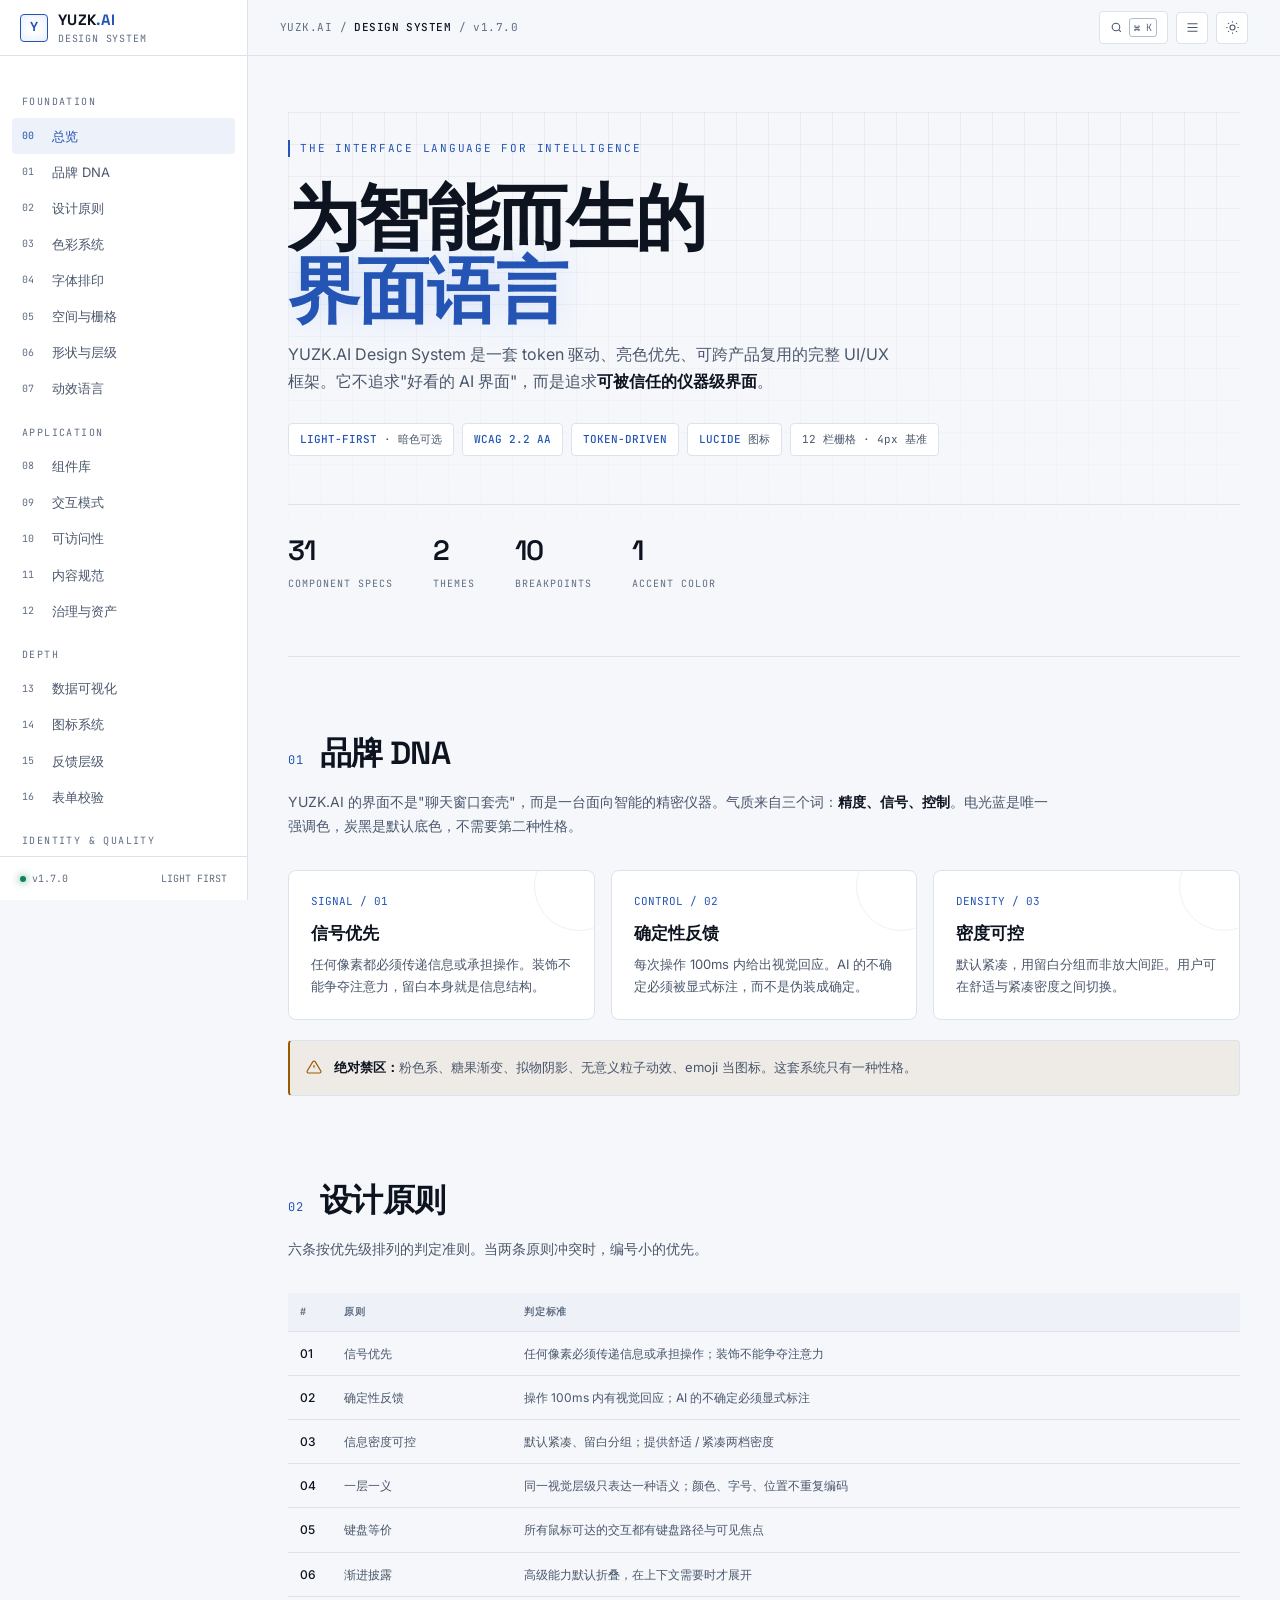
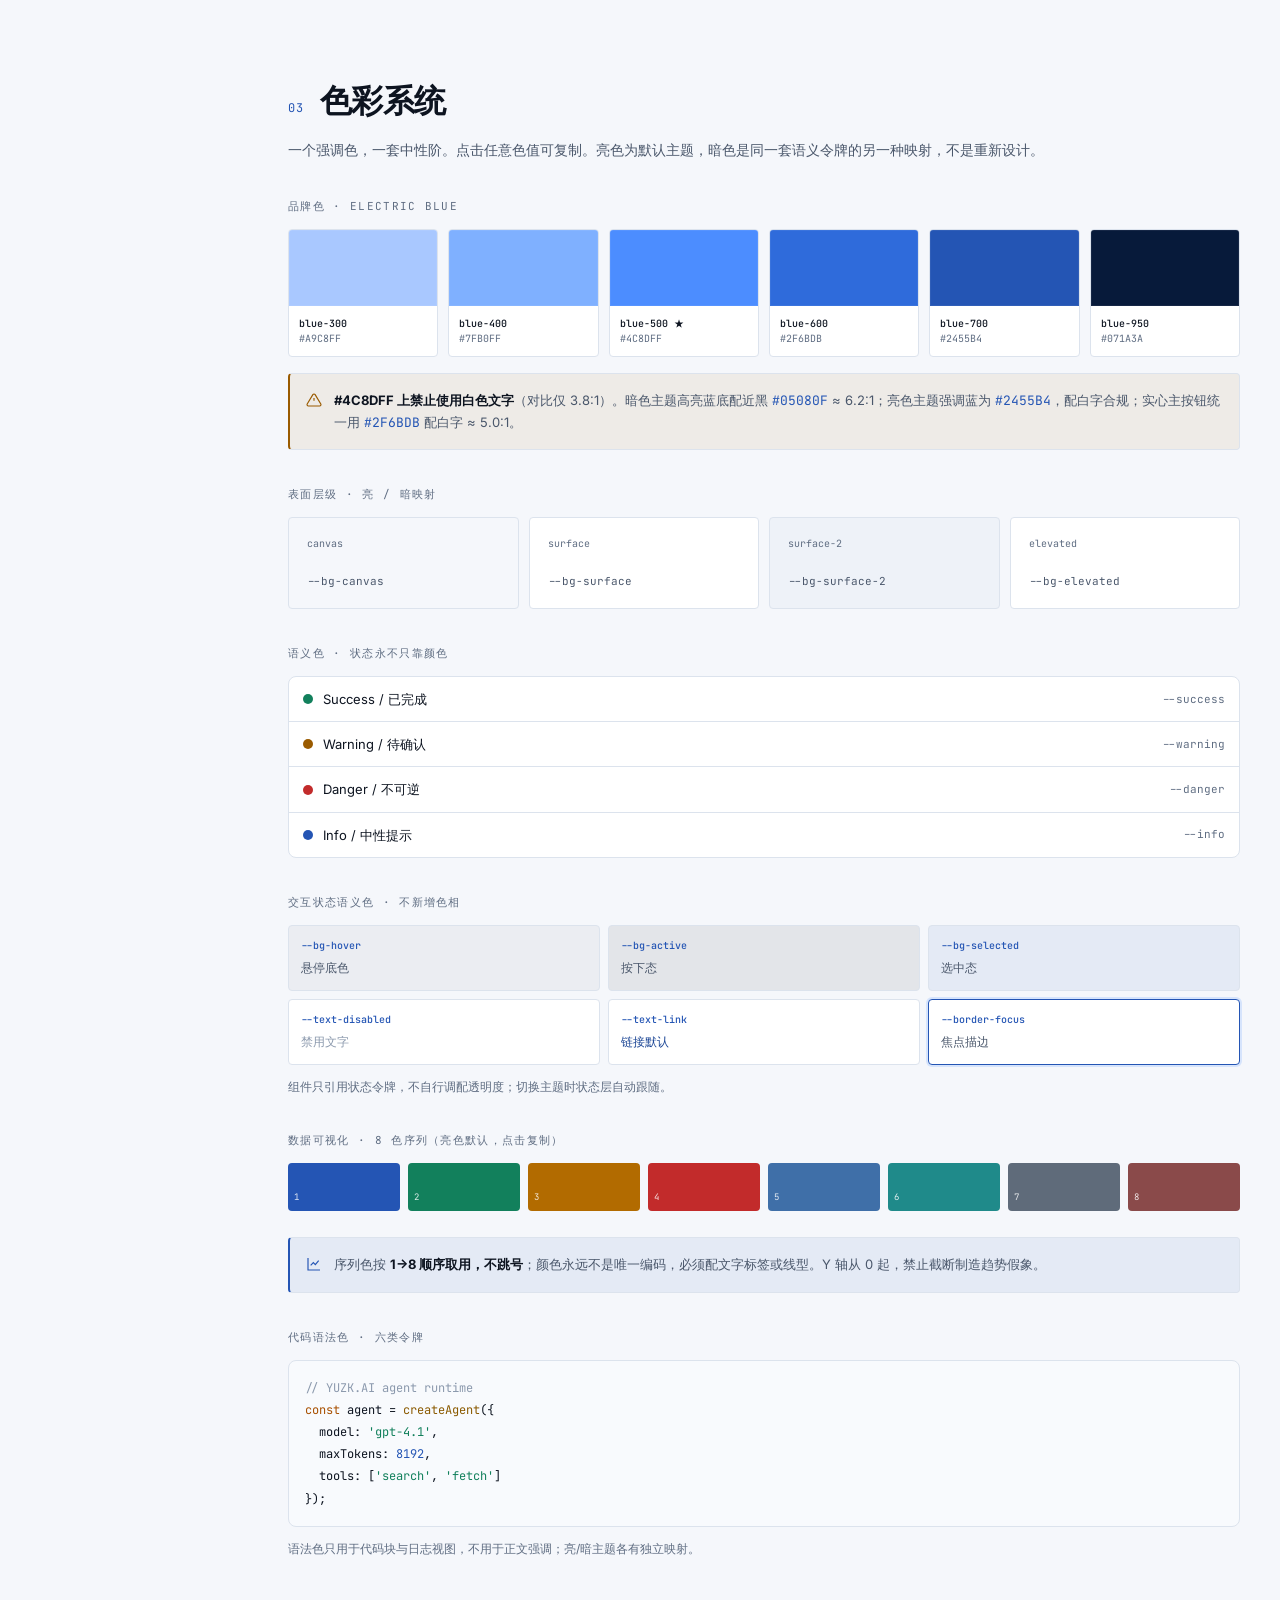
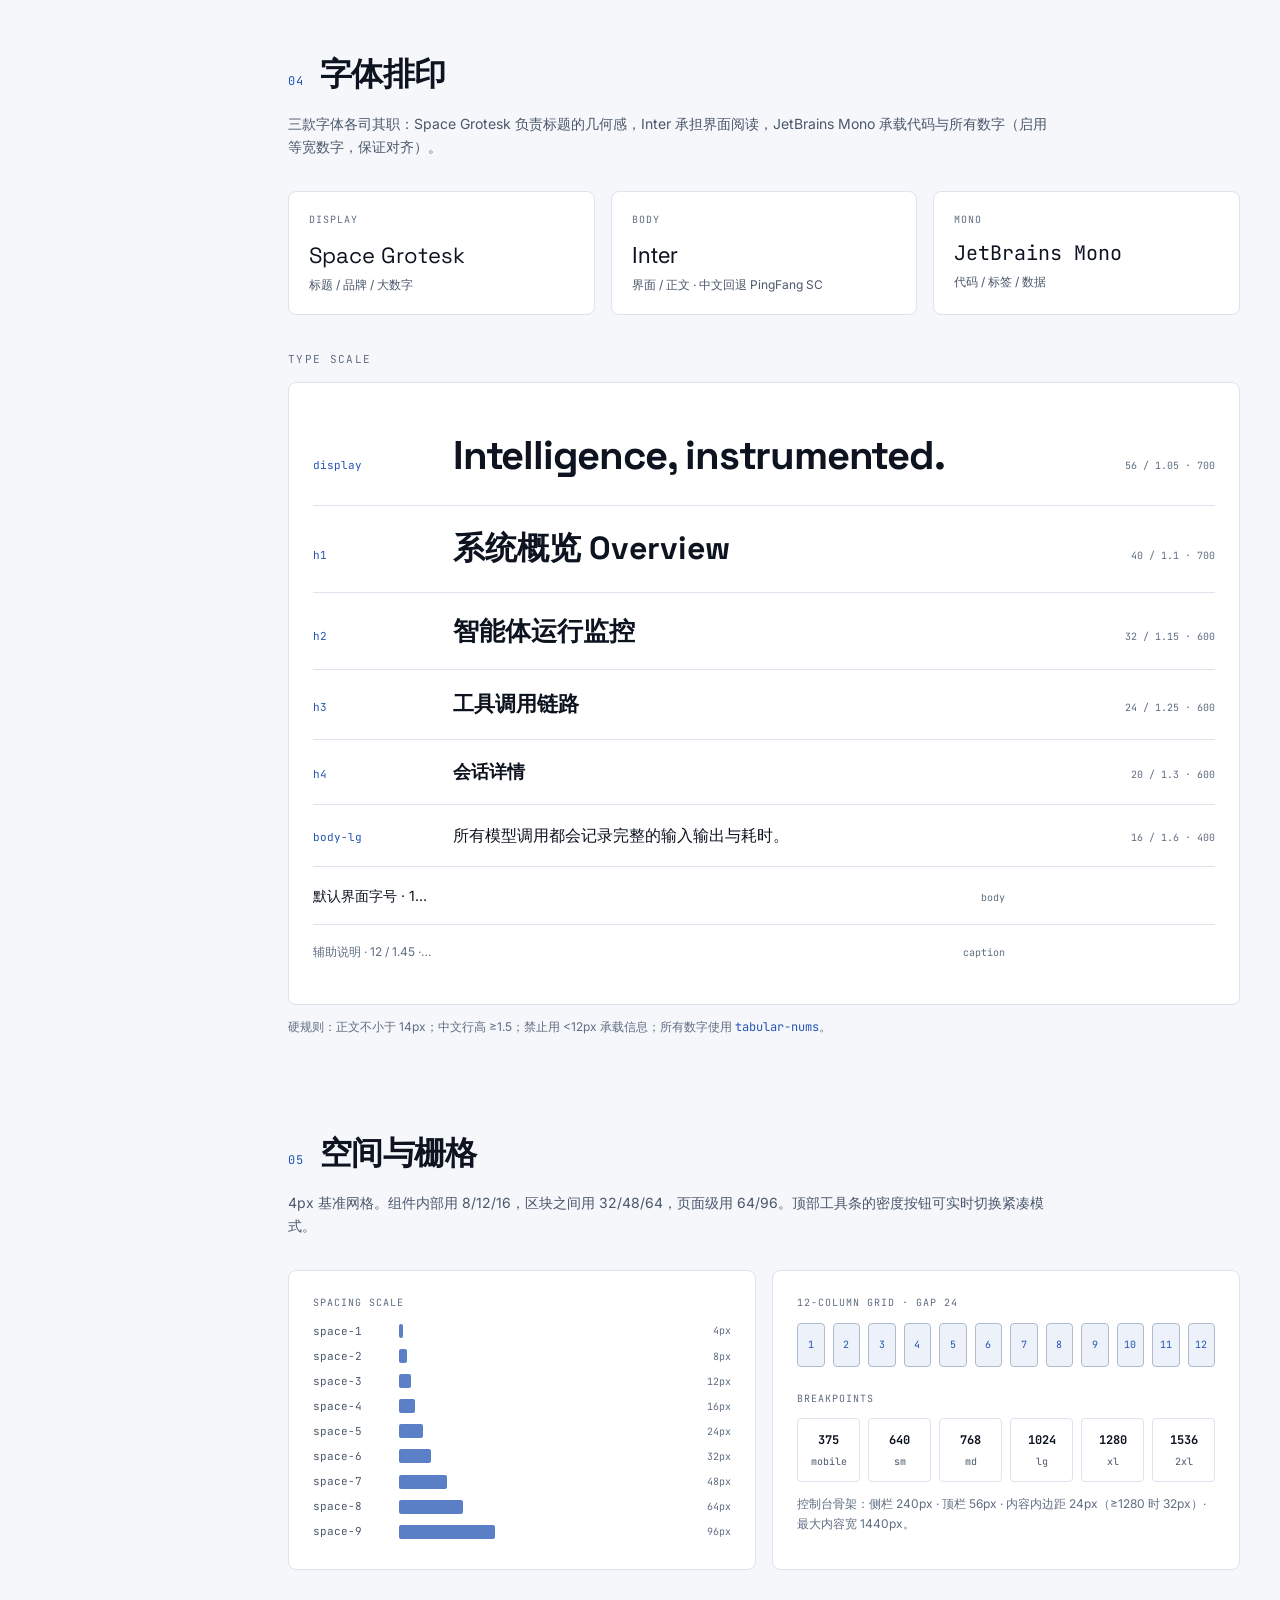
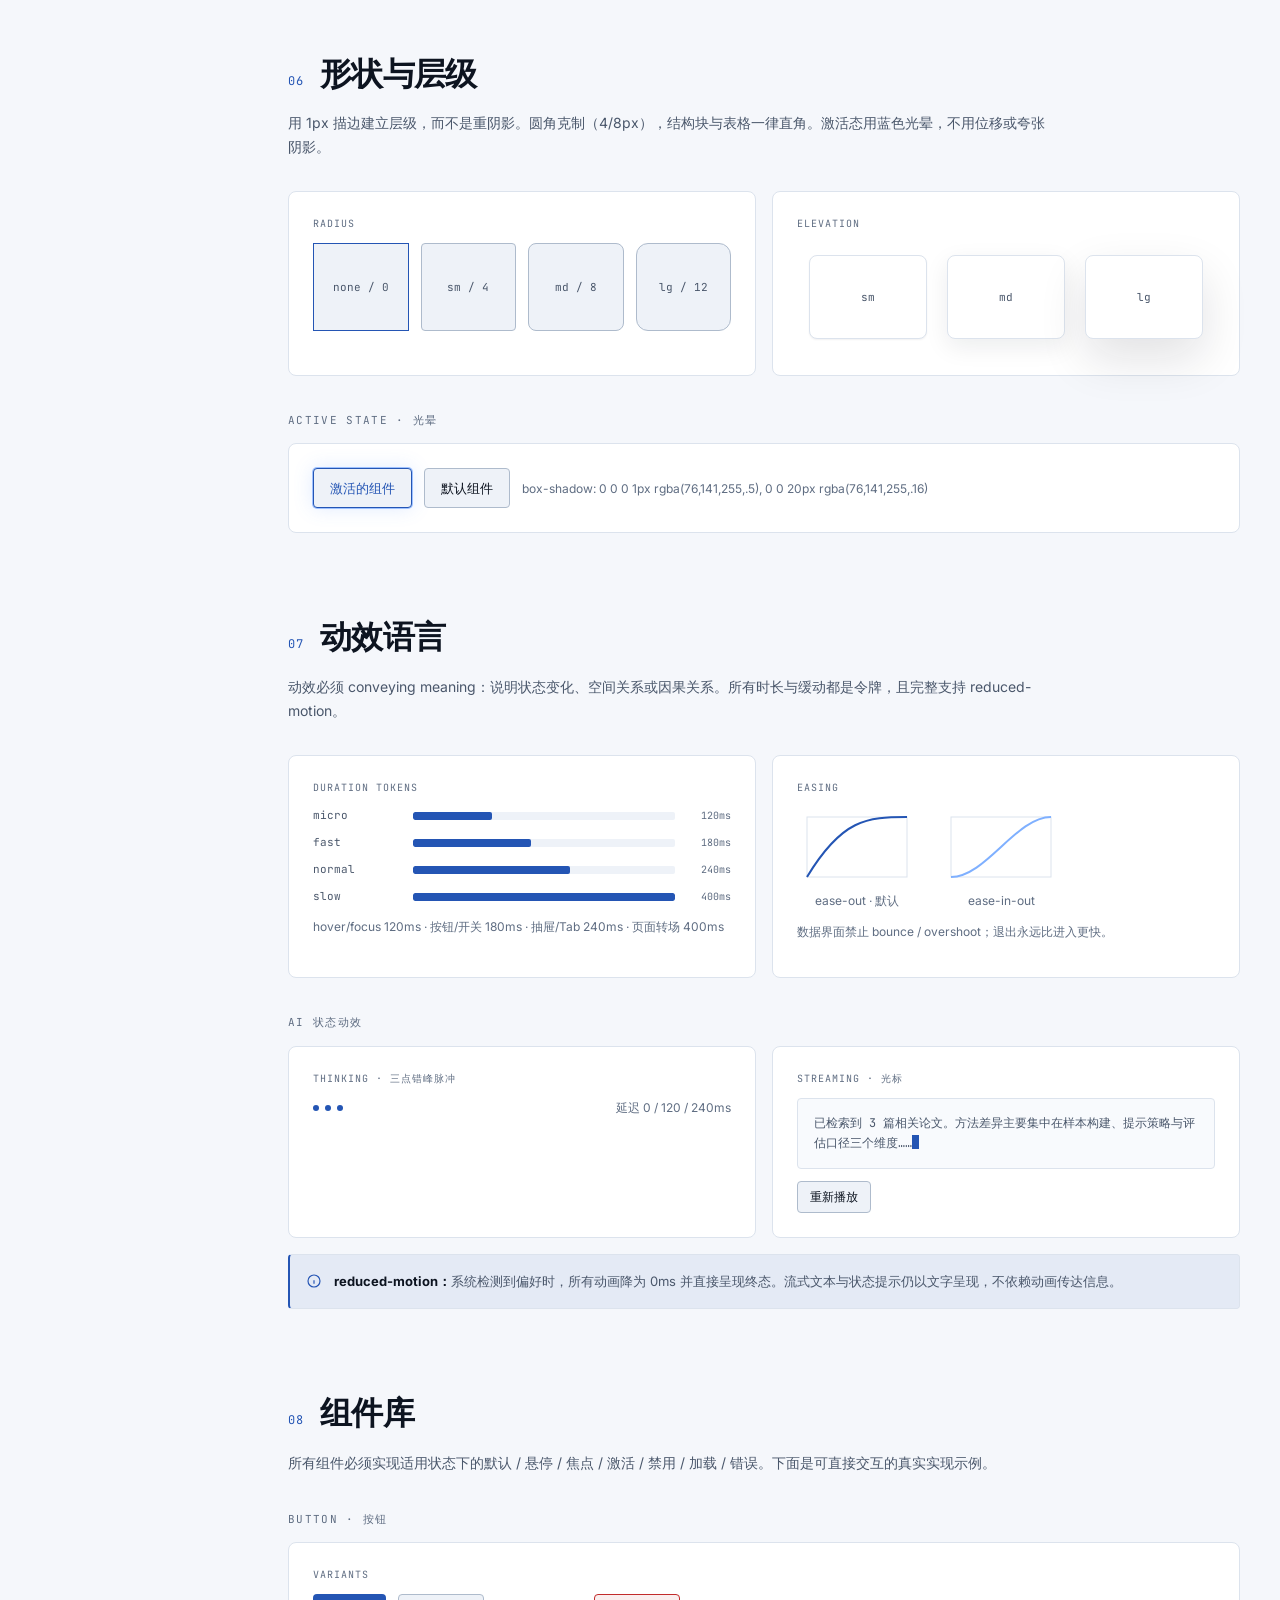
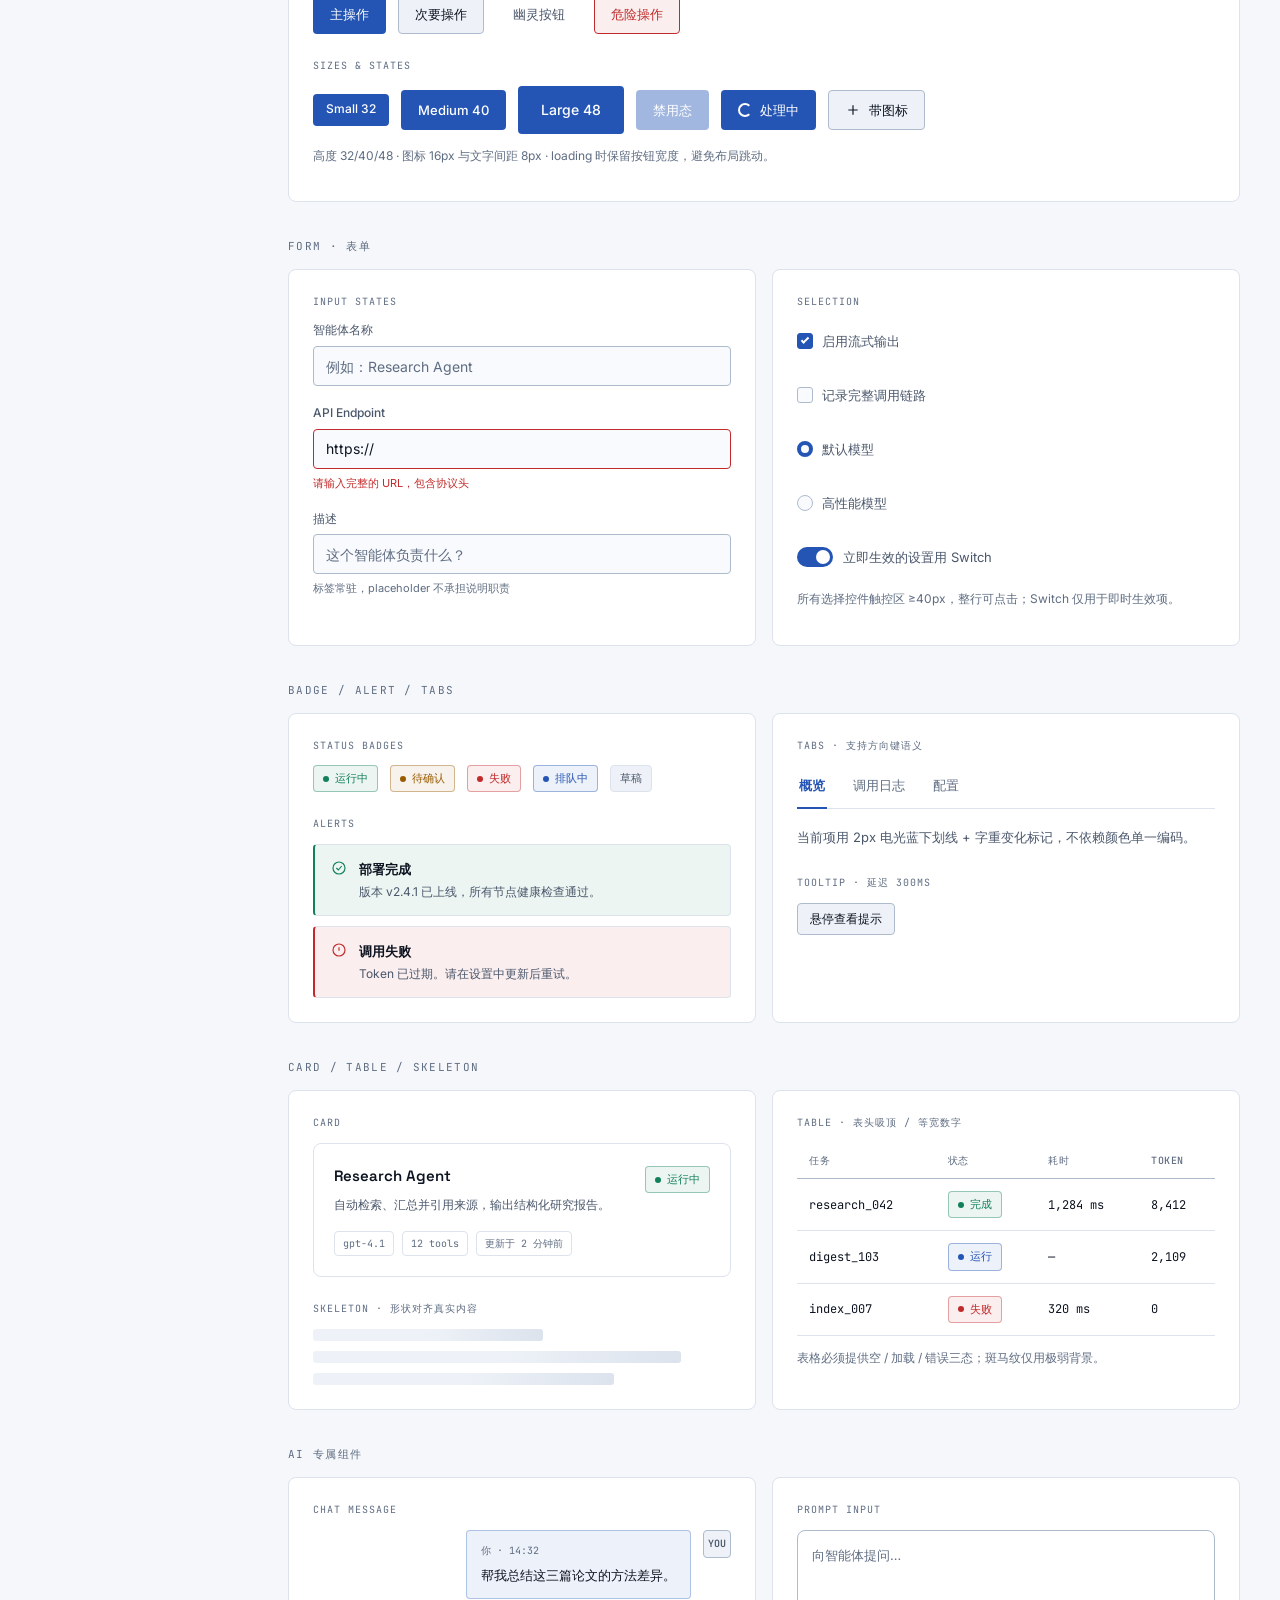
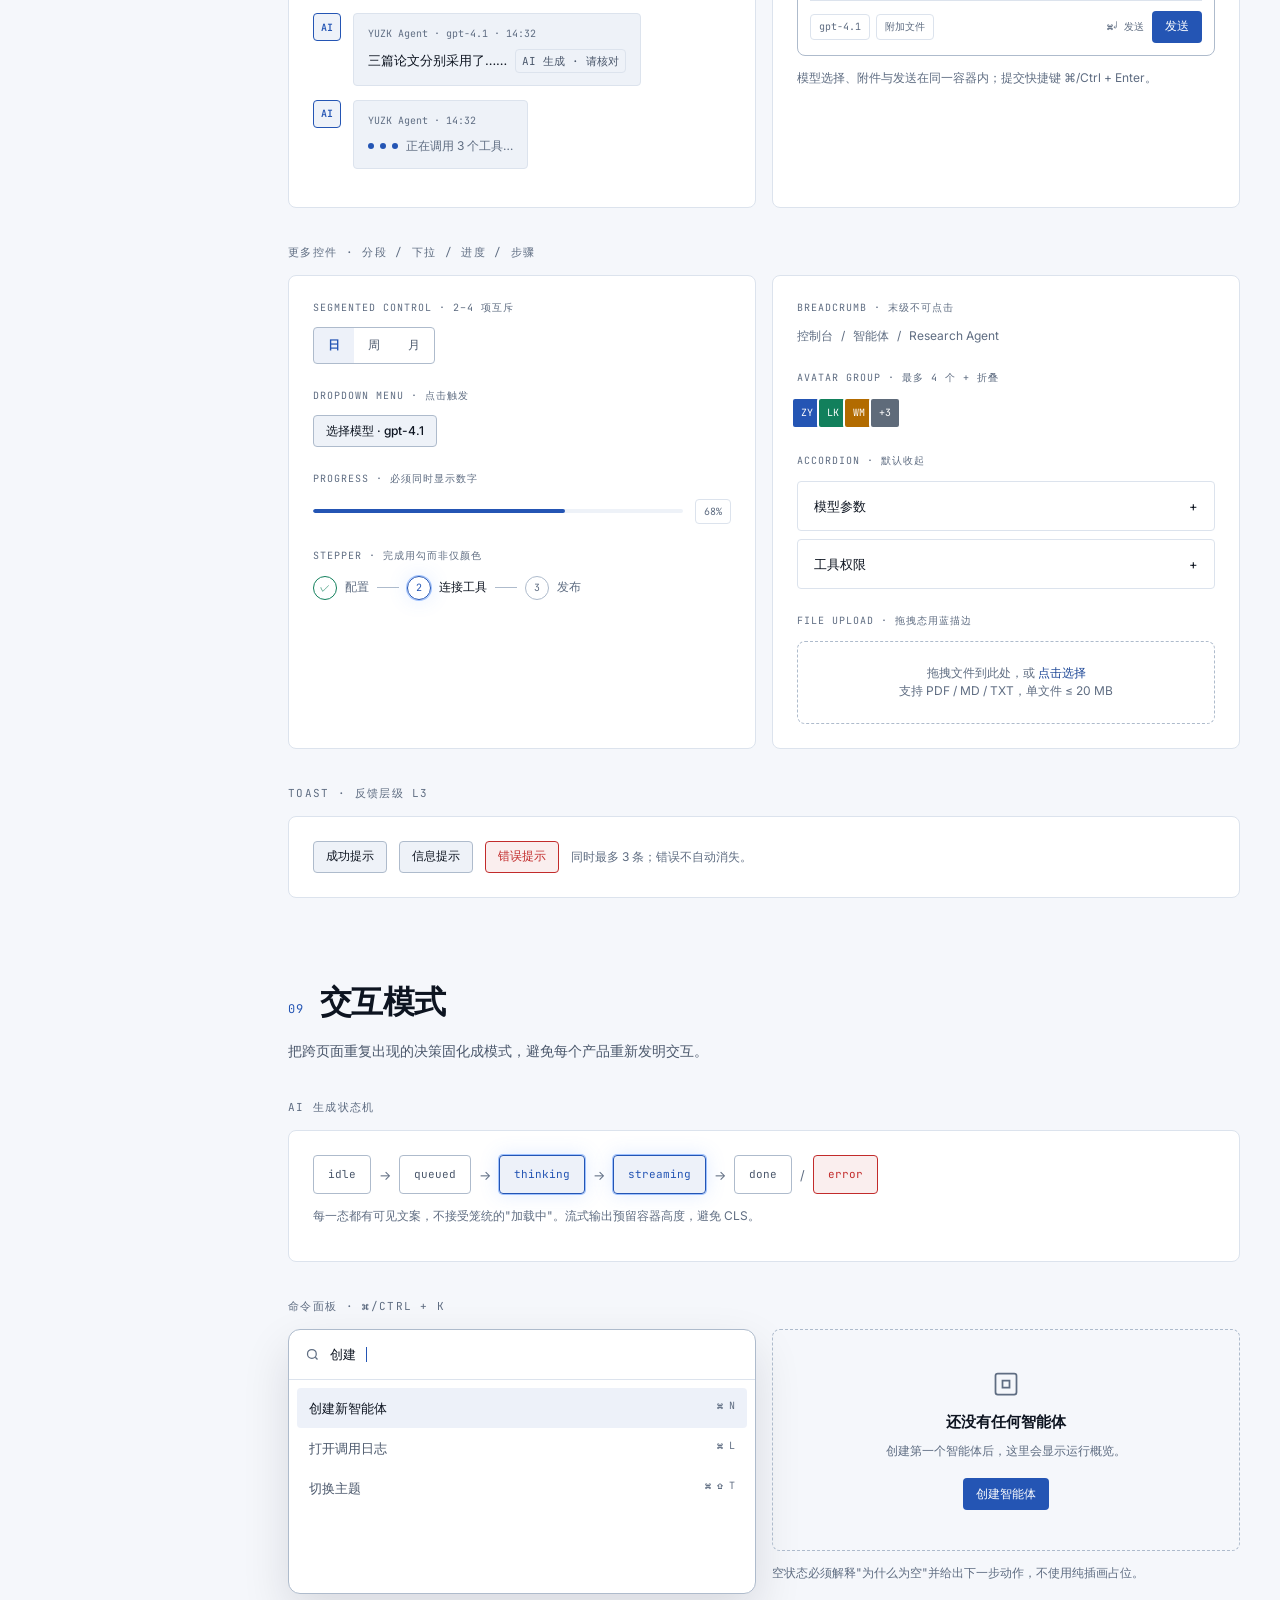
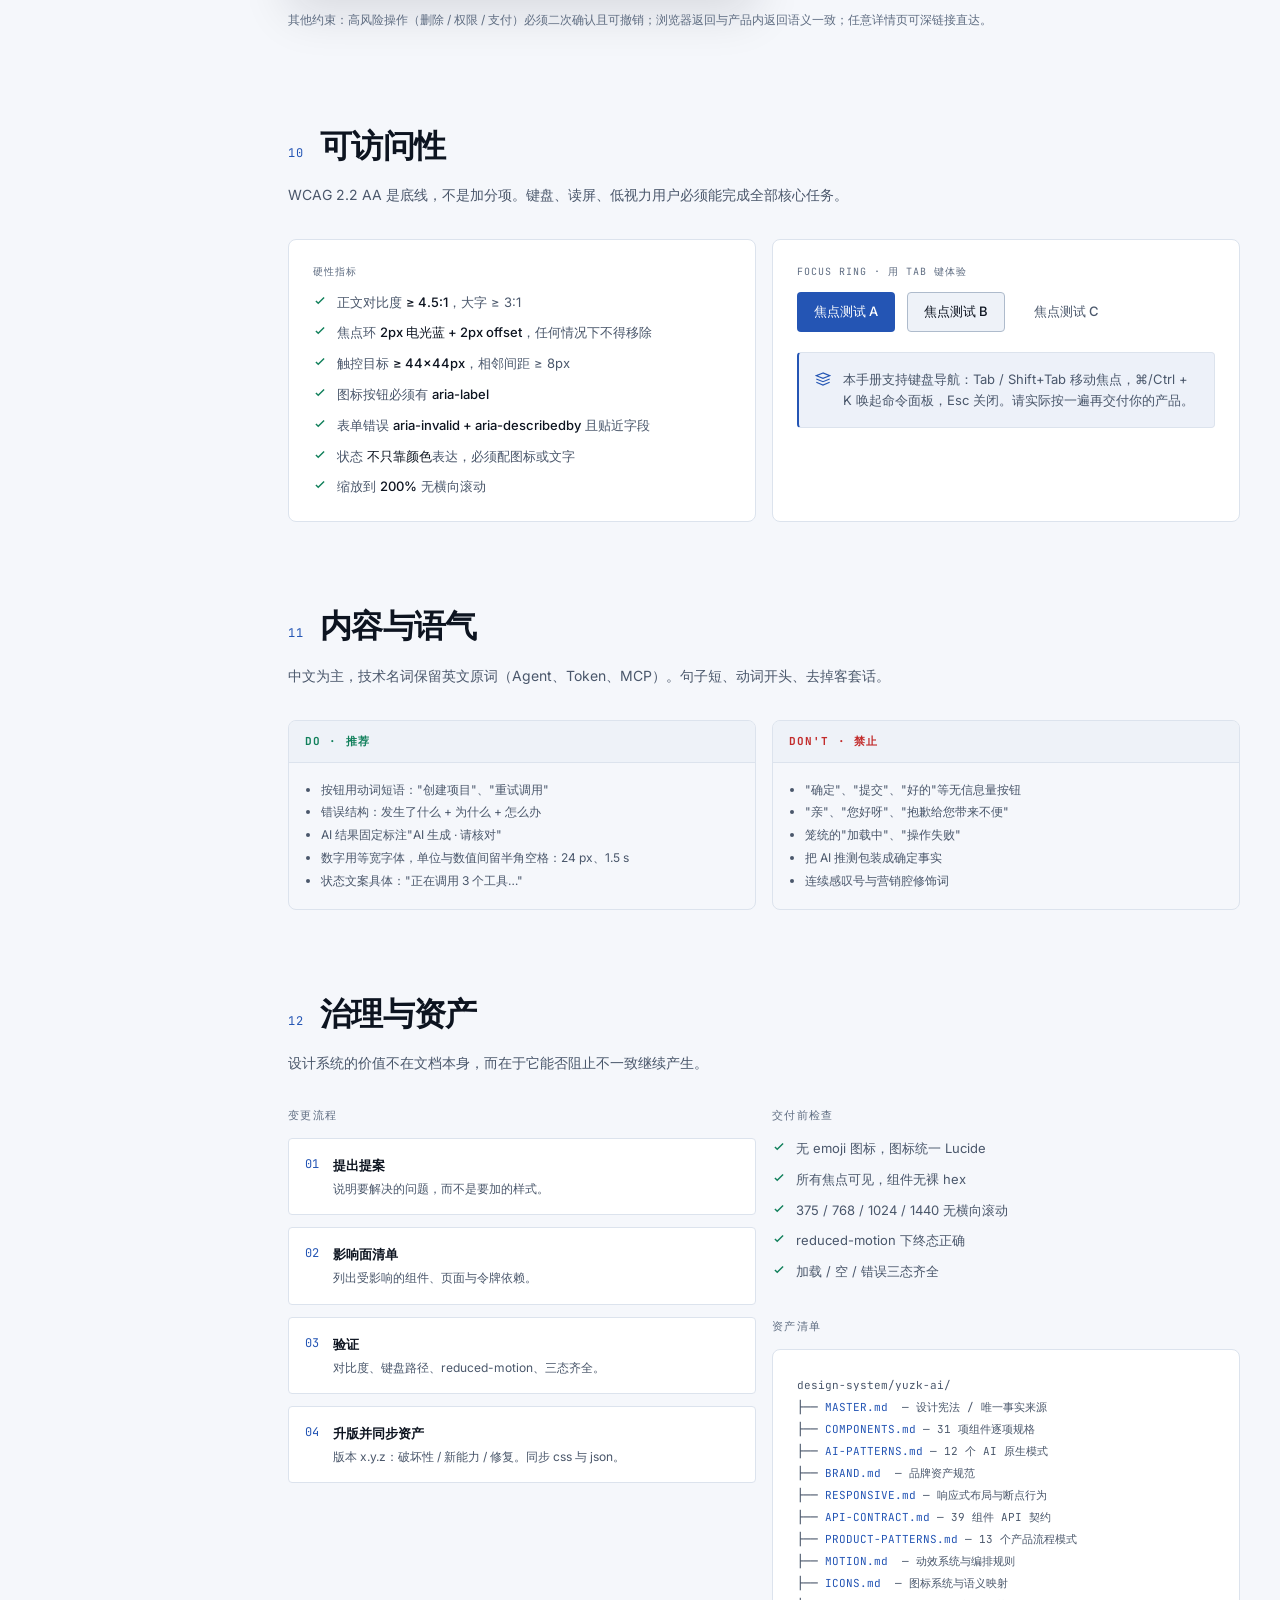
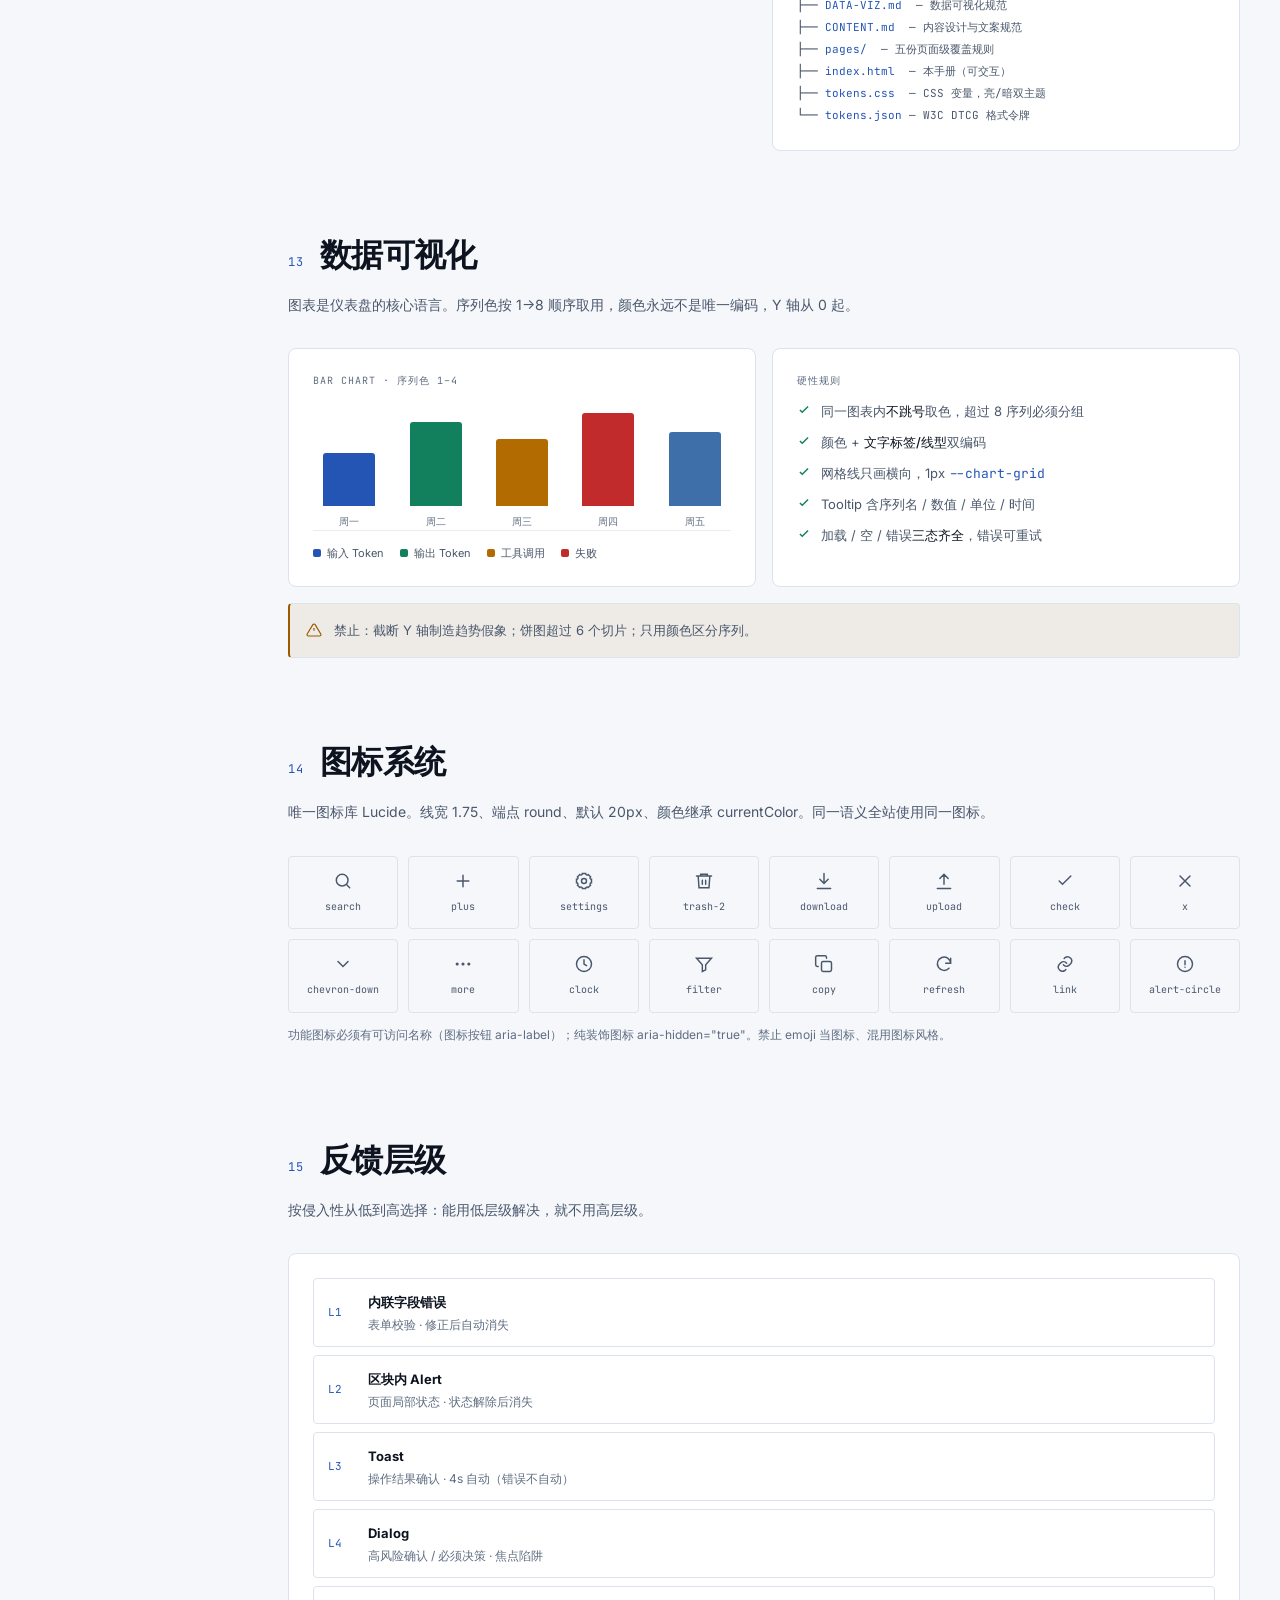
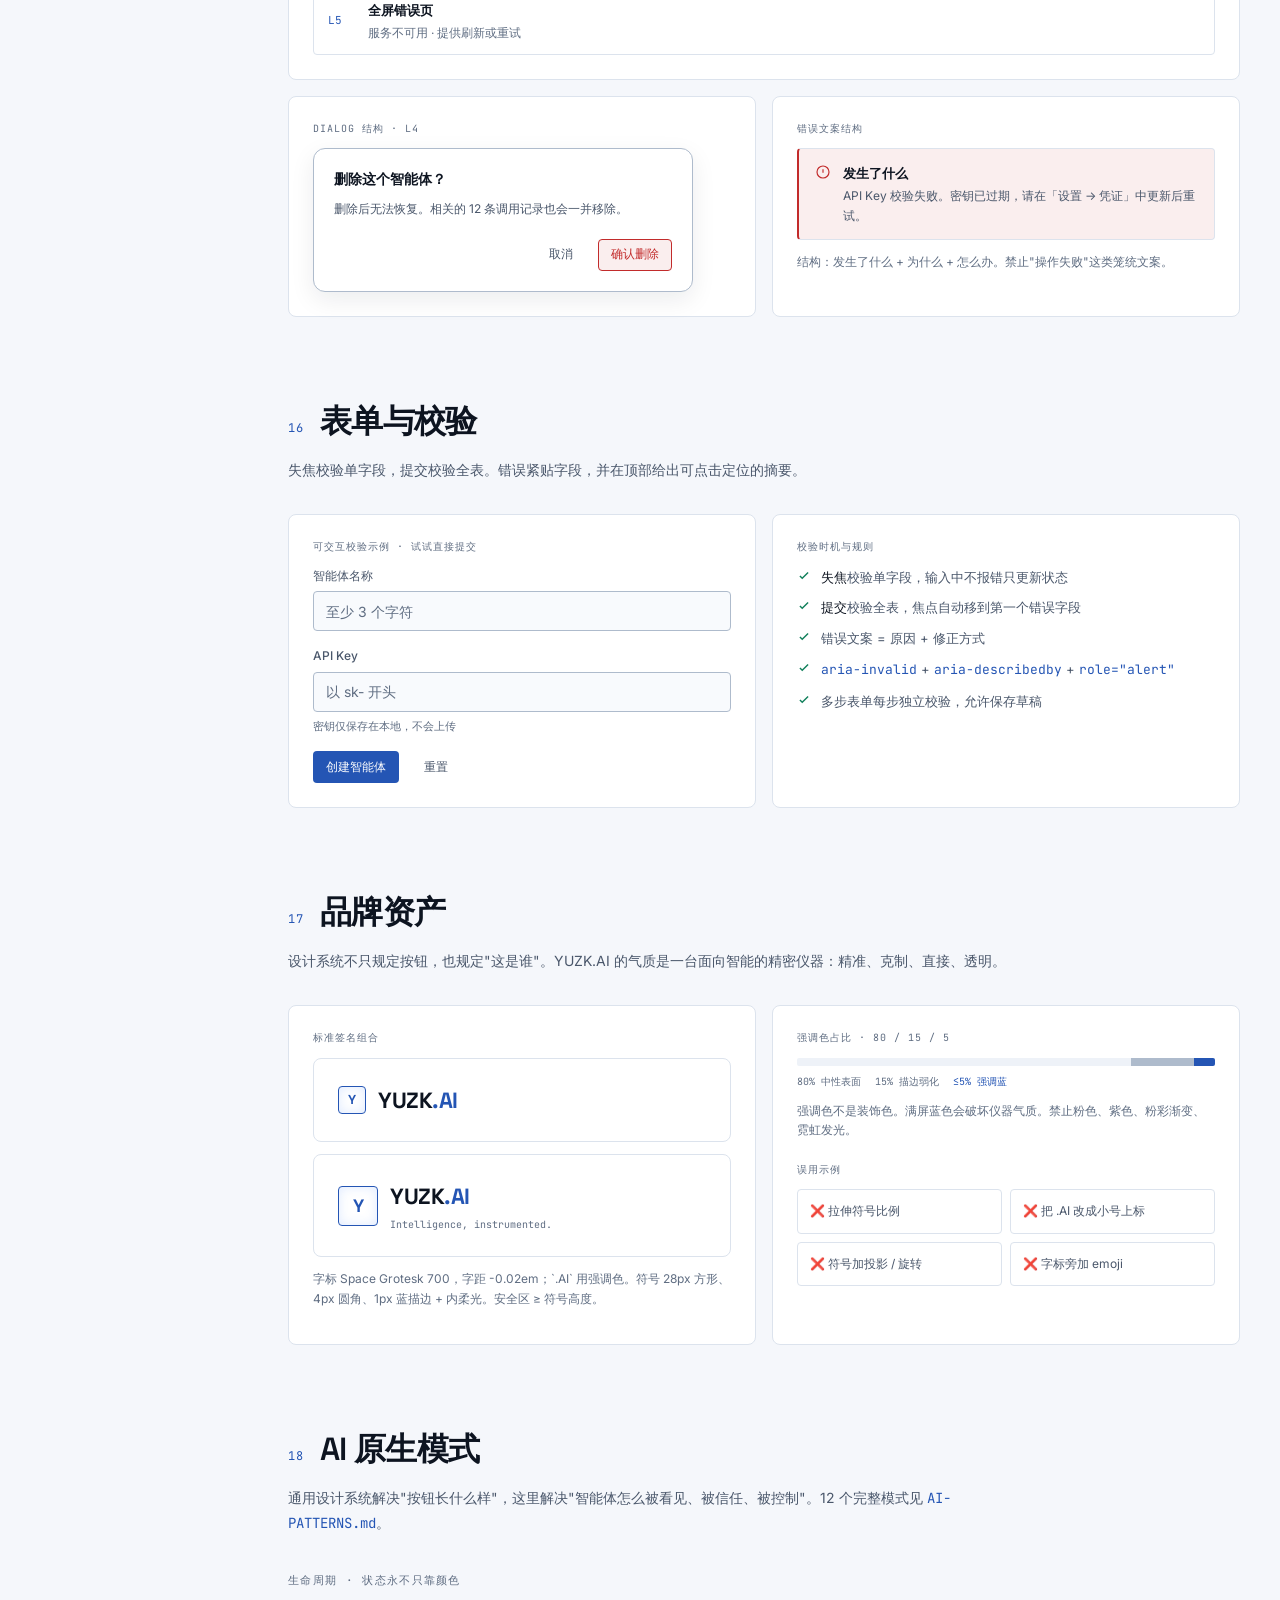
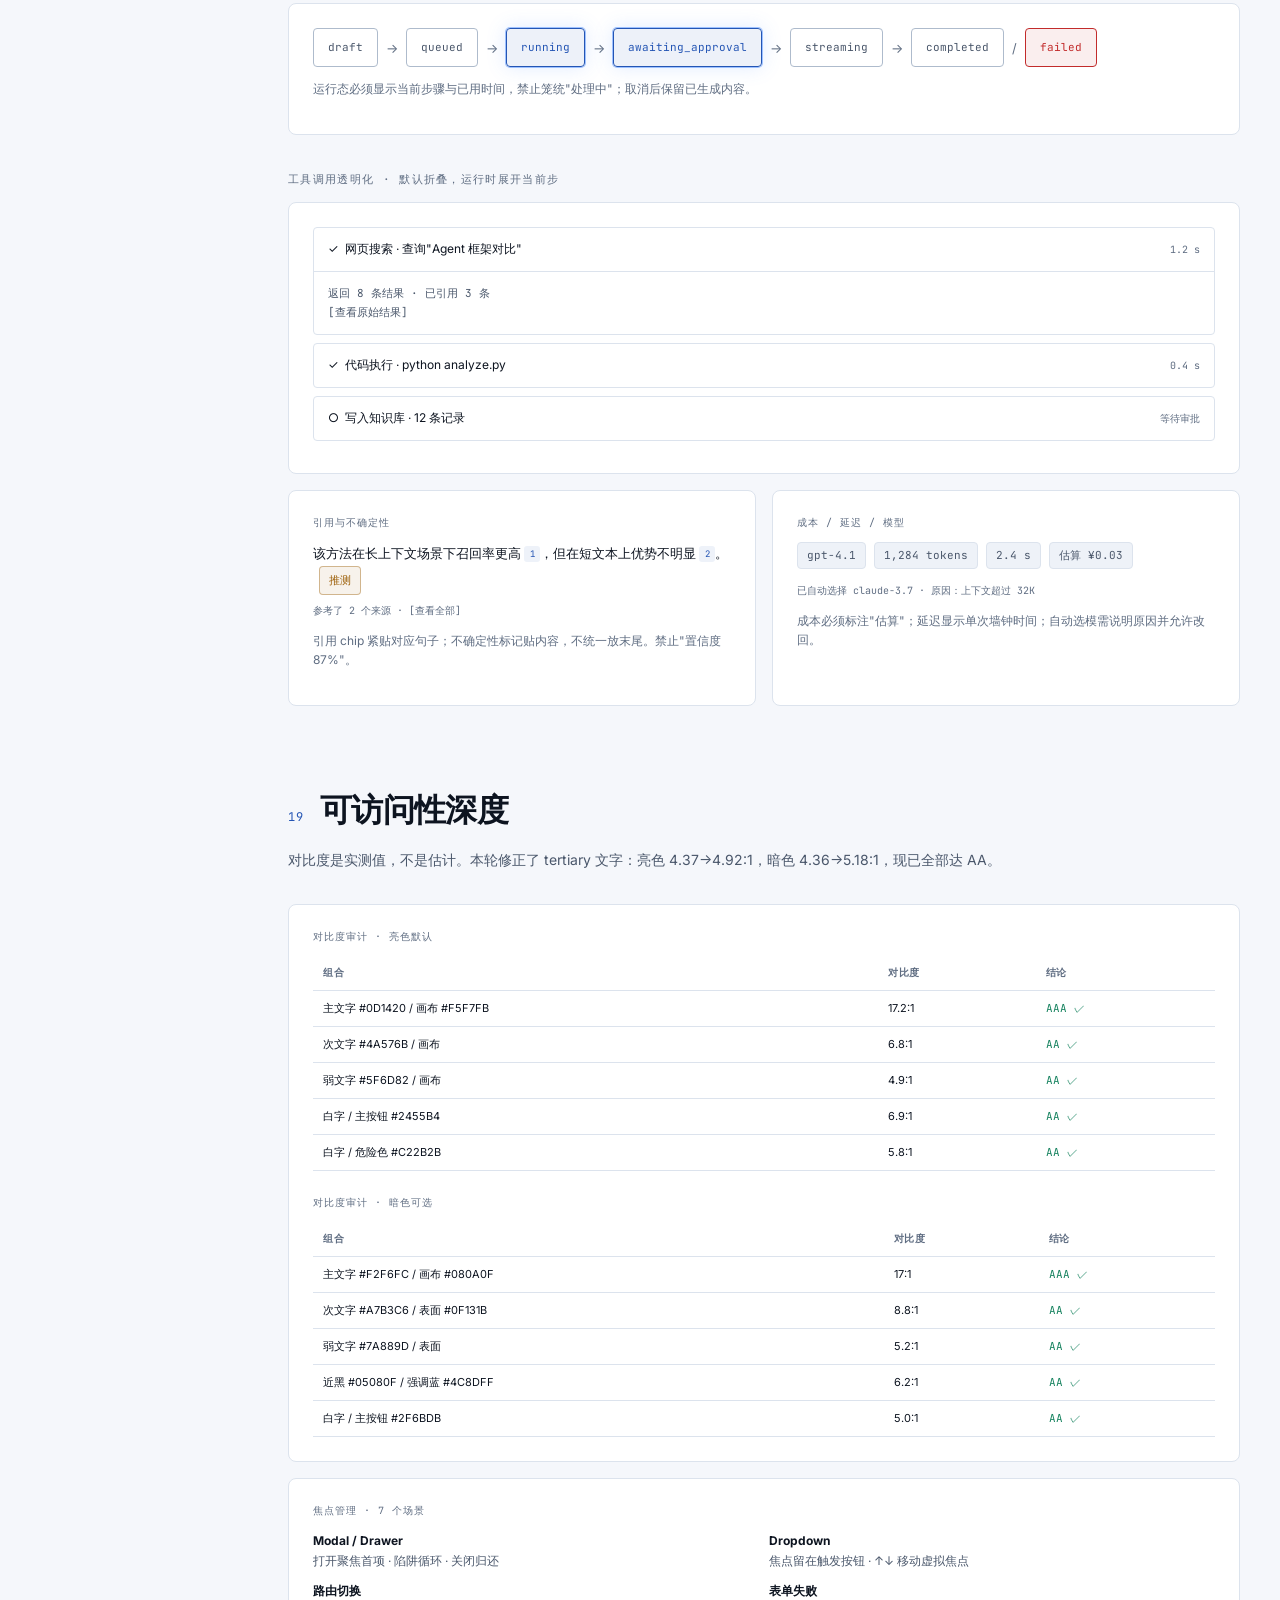
==== commit 26fa46c1: "feat: expand design system to v1.7.0" ====
--- a/preview.html
+++ b/preview.html
@@ -3,7 +3,7 @@
 <head>
 <meta charset="UTF-8">
 <meta name="viewport" content="width=device-width, initial-scale=1.0">
-<title>YUZK.AI — Design System v1.6.0</title>
+<title>YUZK.AI — Design System v1.7.0</title>
 <style>
 /* ==================== TOKENS ==================== */
 @import url('https://fonts.googleapis.com/css2?family=Inter:wght@400;500;600;700&family=JetBrains+Mono:wght@400;500;600&family=Space+Grotesk:wght@500;600;700&display=swap');
@@ -32,7 +32,7 @@
   --radius-none:0;--radius-sm:4px;--radius-md:8px;--radius-lg:12px;--radius-pill:999px;
   --shadow-sm:0 1px 2px rgba(13,20,32,.06);--shadow-md:0 8px 24px rgba(13,20,32,.08);--shadow-lg:0 20px 48px rgba(13,20,32,.12);
   --shadow-focus:0 0 0 2px var(--bg-canvas),0 0 0 4px var(--focus-ring);--shadow-active:0 0 0 1px var(--blue-ring),0 0 20px var(--blue-glow);
-  --dur-micro:120ms;--dur-fast:180ms;--dur-normal:240ms;--dur-slow:400ms;
+  --duration-instant:80ms;--duration-fast:160ms;--duration-normal:240ms;--duration-slow:360ms;--dur-micro:var(--duration-instant);--dur-fast:var(--duration-fast);--dur-normal:var(--duration-normal);--dur-slow:var(--duration-slow);
   --ease-out:cubic-bezier(.2,.8,.2,1);--ease-in-out:cubic-bezier(.4,0,.2,1);
   --sidebar-width:248px;--topbar-height:56px;--content-max:1160px;--content-pad:24px;
   /* v1.2 state / data / syntax / size */
@@ -42,7 +42,7 @@
   --chart-1:#2455B4;--chart-2:#12805C;--chart-3:#B26B00;--chart-4:#C22B2B;--chart-5:#3F6FA8;--chart-6:#1F8A8A;--chart-7:#5F6B7A;--chart-8:#8A4A4A;
   --chart-grid:rgba(13,20,32,.08);--chart-axis:#5F6D82;
   --syntax-keyword:#A85000;--syntax-string:#12805C;--syntax-number:#2455B4;--syntax-comment:#8B99AD;--syntax-function:#8A5A00;--syntax-variable:#0D1420;
-  --size-icon-sm:16px;--size-icon-md:20px;--size-icon-lg:24px;--size-control-sm:32px;--size-control-md:40px;--size-control-lg:48px;--size-touch-min:44px;
+  --size-icon-sm:16px;--size-icon-md:20px;--size-icon-lg:24px;--size-icon-xl:32px;--size-control-sm:32px;--size-control-md:40px;--size-control-lg:48px;--size-touch-min:44px;
   --opacity-1:.04;--opacity-2:.08;--opacity-3:.16;--opacity-4:.32;
 }
 [data-theme='dark']{
@@ -531,13 +531,18 @@
       <a href="#api"><span class="num">23</span>API 契约</a>
       <a href="#productpatterns"><span class="num">24</span>产品流程模式</a>
       <a href="#pagecover"><span class="num">25</span>页面覆盖与原语</a>
+      <div class="nav-group">Craft</div>
+      <a href="#motion-system"><span class="num">26</span>动效系统</a>
+      <a href="#icons-system"><span class="num">27</span>图标系统</a>
+      <a href="#dataviz-system"><span class="num">28</span>数据可视化</a>
+      <a href="#content-system"><span class="num">29</span>内容设计</a>
     </nav>
-    <div class="side-foot"><span><span class="dot-live"></span>v1.6.0</span><span>LIGHT FIRST</span></div>
+    <div class="side-foot"><span><span class="dot-live"></span>v1.7.0</span><span>LIGHT FIRST</span></div>
   </aside>
 
   <div class="main">
     <header class="topbar">
-      <div class="crumb">YUZK.AI / <b>DESIGN SYSTEM</b> / v1.6.0</div>
+      <div class="crumb">YUZK.AI / <b>DESIGN SYSTEM</b> / v1.7.0</div>
       <div class="tools">
         <button class="kbd" id="cmdOpen" aria-label="打开命令面板"><svg width="13" height="13" viewBox="0 0 24 24" fill="none" stroke="currentColor" stroke-width="2"><circle cx="11" cy="11" r="7"/><path d="m20 20-3.5-3.5"/></svg><kbd>⌘ K</kbd></button>
         <button class="icon-btn" id="densityBtn" title="切换密度" aria-label="切换紧凑密度"><svg width="15" height="15" viewBox="0 0 24 24" fill="none" stroke="currentColor" stroke-width="1.75"><path d="M4 6h16M4 12h16M4 18h16"/></svg></button>
@@ -562,7 +567,7 @@
           <div class="hero-stats">
             <div class="stat"><div class="v">31</div><div class="l">Component Specs</div></div>
             <div class="stat"><div class="v">2</div><div class="l">Themes</div></div>
-            <div class="stat"><div class="v">6</div><div class="l">Breakpoints</div></div>
+            <div class="stat"><div class="v">10</div><div class="l">Breakpoints</div></div>
             <div class="stat"><div class="v">1</div><div class="l">Accent Color</div></div>
           </div>
         </div>
@@ -1092,6 +1097,10 @@
               ├── <span style="color:var(--accent)">RESPONSIVE.md</span> — 响应式布局与断点行为<br>
               ├── <span style="color:var(--accent)">API-CONTRACT.md</span> — 39 组件 API 契约<br>
               ├── <span style="color:var(--accent)">PRODUCT-PATTERNS.md</span> — 13 个产品流程模式<br>
+              ├── <span style="color:var(--accent)">MOTION.md</span> &nbsp;— 动效系统与编排规则<br>
+              ├── <span style="color:var(--accent)">ICONS.md</span> &nbsp;— 图标系统与语义映射<br>
+              ├── <span style="color:var(--accent)">DATA-VIZ.md</span> &nbsp;— 数据可视化规范<br>
+              ├── <span style="color:var(--accent)">CONTENT.md</span> &nbsp;— 内容设计与文案规范<br>
               ├── <span style="color:var(--accent)">pages/</span> &nbsp;— 五份页面级覆盖规则<br>
               ├── <span style="color:var(--accent)">index.html</span> &nbsp;— 本手册（可交互）<br>
               ├── <span style="color:var(--accent)">tokens.css</span> &nbsp;— CSS 变量，亮/暗双主题<br>
@@ -1619,8 +1628,104 @@
         </div>
       </section>
 
+      <!-- 26 MOTION SYSTEM -->
+      <section class="section" id="motion-system">
+        <div class="sec-head"><span class="sec-num">26</span><h2>动效系统</h2></div>
+        <p class="sec-desc">动效是状态变化的信号，不是装饰。独立规范见 <code style="color:var(--accent)">MOTION.md</code>；只动 transform / opacity，任何动画都必须可中断。</p>
+        <div class="panel panel-pad" style="overflow-x:auto">
+          <table class="spec-table">
+            <thead><tr><th>令牌</th><th>时长</th><th>用途</th></tr></thead>
+            <tbody>
+              <tr><td>--duration-instant</td><td>80ms</td><td>hover / focus 即时反馈</td></tr>
+              <tr><td>--duration-fast</td><td>160ms</td><td>按钮、输入框、Tab 状态切换</td></tr>
+              <tr><td>--duration-normal</td><td>240ms</td><td>Modal / Drawer / 列表进出场</td></tr>
+              <tr><td>--duration-slow</td><td>360ms</td><td>复杂编排，超过则拆分为阶段</td></tr>
+            </tbody>
+          </table>
+        </div>
+        <div class="subhead">AI 场景语义</div>
+        <div class="lt-grid">
+          <div class="lt"><h4>thinking</h4><p>低频呼吸，不做永久循环；超过 2 秒应显示阶段文本。</p></div>
+          <div class="lt"><h4>streaming</h4><p>增量出现，保留已生成内容；停止生成不应清空。</p></div>
+          <div class="lt"><h4>tool call</h4><p>阶段指示 + 耗时，不隐藏工具名称。</p></div>
+          <div class="lt"><h4>approval gate</h4><p>静止高亮 + 明确动作，禁止闪烁催促。</p></div>
+        </div>
+        <div class="callout" style="margin-top:16px">
+          <svg width="16" height="16" viewBox="0 0 24 24" fill="none" stroke="currentColor" stroke-width="1.75"><path d="M12 3 2 7l10 4 10-4-10-4Z"/><path d="M2 12l10 4 10-4M2 17l10 4 10-4"/></svg>
+          <div><b>reduced-motion</b>：保留终态与状态差异，去除位移、缩放和循环动画。</div>
+        </div>
+      </section>
+
+      <!-- 27 ICONS SYSTEM -->
+      <section class="section" id="icons-system">
+        <div class="sec-head"><span class="sec-num">27</span><h2>图标系统</h2></div>
+        <p class="sec-desc">统一使用 Lucide 线性图标，24px 基准网格，默认 20px，颜色继承 currentColor。完整规范见 <code style="color:var(--accent)">ICONS.md</code>。</p>
+        <div class="panel panel-pad" style="overflow-x:auto">
+          <table class="spec-table">
+            <thead><tr><th>尺寸</th><th>线宽</th><th>用途</th></tr></thead>
+            <tbody>
+              <tr><td>16px</td><td>1.5px</td><td>表格、密集列表、内联状态</td></tr>
+              <tr><td>20px</td><td>1.75px</td><td>默认按钮、导航、工具栏</td></tr>
+              <tr><td>24px</td><td>2px</td><td>卡片标题、空状态</td></tr>
+              <tr><td>32px</td><td>2px</td><td>页面级空状态、引导插图</td></tr>
+            </tbody>
+          </table>
+        </div>
+        <div class="subhead">AI 语义锚点</div>
+        <div class="checklist">
+          <li><svg width="14" height="14" viewBox="0 0 24 24" fill="none" stroke="currentColor" stroke-width="2.5"><path d="m5 12 4 4L19 6"/></svg><span>agent / tool / thinking / streaming / approval</span></li>
+          <li><svg width="14" height="14" viewBox="0 0 24 24" fill="none" stroke="currentColor" stroke-width="2.5"><path d="m5 12 4 4L19 6"/></svg><span>citation / confidence / trace / memory / permission scope</span></li>
+          <li><svg width="14" height="14" viewBox="0 0 24 24" fill="none" stroke="currentColor" stroke-width="2.5"><path d="m5 12 4 4L19 6"/></svg><span>纯图标按钮必须有 aria-label；装饰图标 aria-hidden</span></li>
+        </div>
+      </section>
+
+      <!-- 28 DATA VIZ SYSTEM -->
+      <section class="section" id="dataviz-system">
+        <div class="sec-head"><span class="sec-num">28</span><h2>数据可视化体系</h2></div>
+        <p class="sec-desc">图表是精密读数，不是装饰。序列色按 --chart-1 → --chart-8 顺序取用，颜色不能成为唯一编码。完整规范见 <code style="color:var(--accent)">DATA-VIZ.md</code>。</p>
+        <div class="grid g2">
+          <div class="panel panel-pad">
+            <div class="demo-label">硬规则</div>
+            <div class="checklist">
+              <li><svg width="14" height="14" viewBox="0 0 24 24" fill="none" stroke="currentColor" stroke-width="2.5"><path d="m5 12 4 4L19 6"/></svg><span>Y 轴默认从 0 起，例外必须标注</span></li>
+              <li><svg width="14" height="14" viewBox="0 0 24 24" fill="none" stroke="currentColor" stroke-width="2.5"><path d="m5 12 4 4L19 6"/></svg><span>错误态保留上次数据并标注时间</span></li>
+              <li><svg width="14" height="14" viewBox="0 0 24 24" fill="none" stroke="currentColor" stroke-width="2.5"><path d="m5 12 4 4L19 6"/></svg><span>每个图表提供表格等价物或数据摘要</span></li>
+            </div>
+          </div>
+          <div class="panel panel-pad">
+            <div class="demo-label">AI 专用读数</div>
+            <div class="checklist">
+              <li><svg width="14" height="14" viewBox="0 0 24 24" fill="none" stroke="currentColor" stroke-width="2.5"><path d="m5 12 4 4L19 6"/></svg><span>token / cost / latency 趋势</span></li>
+              <li><svg width="14" height="14" viewBox="0 0 24 24" fill="none" stroke="currentColor" stroke-width="2.5"><path d="m5 12 4 4L19 6"/></svg><span>置信度区间与审批等待时长</span></li>
+              <li><svg width="14" height="14" viewBox="0 0 24 24" fill="none" stroke="currentColor" stroke-width="2.5"><path d="m5 12 4 4L19 6"/></svg><span>工具调用耗时与 Agent 编排关系</span></li>
+            </div>
+          </div>
+        </div>
+      </section>
+
+      <!-- 29 CONTENT SYSTEM -->
+      <section class="section" id="content-system">
+        <div class="sec-head"><span class="sec-num">29</span><h2>内容设计</h2></div>
+        <p class="sec-desc">文案是界面行为的一部分。语气四支柱：精准、克制、直接、透明。完整规范见 <code style="color:var(--accent)">CONTENT.md</code>。</p>
+        <div class="panel panel-pad" style="overflow-x:auto">
+          <table class="spec-table">
+            <thead><tr><th>场景</th><th>文案公式</th><th>示例</th></tr></thead>
+            <tbody>
+              <tr><td>错误</td><td>发生了什么 + 影响 + 下一步</td><td>数据库连接中断，本次结果未保存。请重试。</td></tr>
+              <tr><td>空状态</td><td>为什么空 + 如何开始</td><td>还没有智能体。创建第一个智能体以开始编排。</td></tr>
+              <tr><td>AI 生成</td><td>标识 + 来源 + 不确定性</td><td>AI 生成 · 参考 3 份资料 · 置信度 82%</td></tr>
+              <tr><td>危险操作</td><td>对象 + 后果 + 确认词</td><td>删除工作区「研发」及其全部数据。输入工作区名确认。</td></tr>
+            </tbody>
+          </table>
+        </div>
+        <div class="callout" style="margin-top:16px">
+          <svg width="16" height="16" viewBox="0 0 24 24" fill="none" stroke="currentColor" stroke-width="1.75"><path d="M12 3 2 7l10 4 10-4-10-4Z"/><path d="M2 12l10 4 10-4M2 17l10 4 10-4"/></svg>
+          <div>中文为源语言，英文回退；布局预留 <b>30%–35%</b> 文本膨胀空间。默认货币 <b>¥</b>。</div>
+        </div>
+      </section>
+
       <footer class="footer">
-        <span>YUZK.AI DESIGN SYSTEM · v1.6.0 · 2026-11-22</span>
+        <span>YUZK.AI DESIGN SYSTEM · v1.7.0 · 2026-11-22</span>
         <span>SIGNAL OVER DECORATION</span>
       </footer>
     </main>
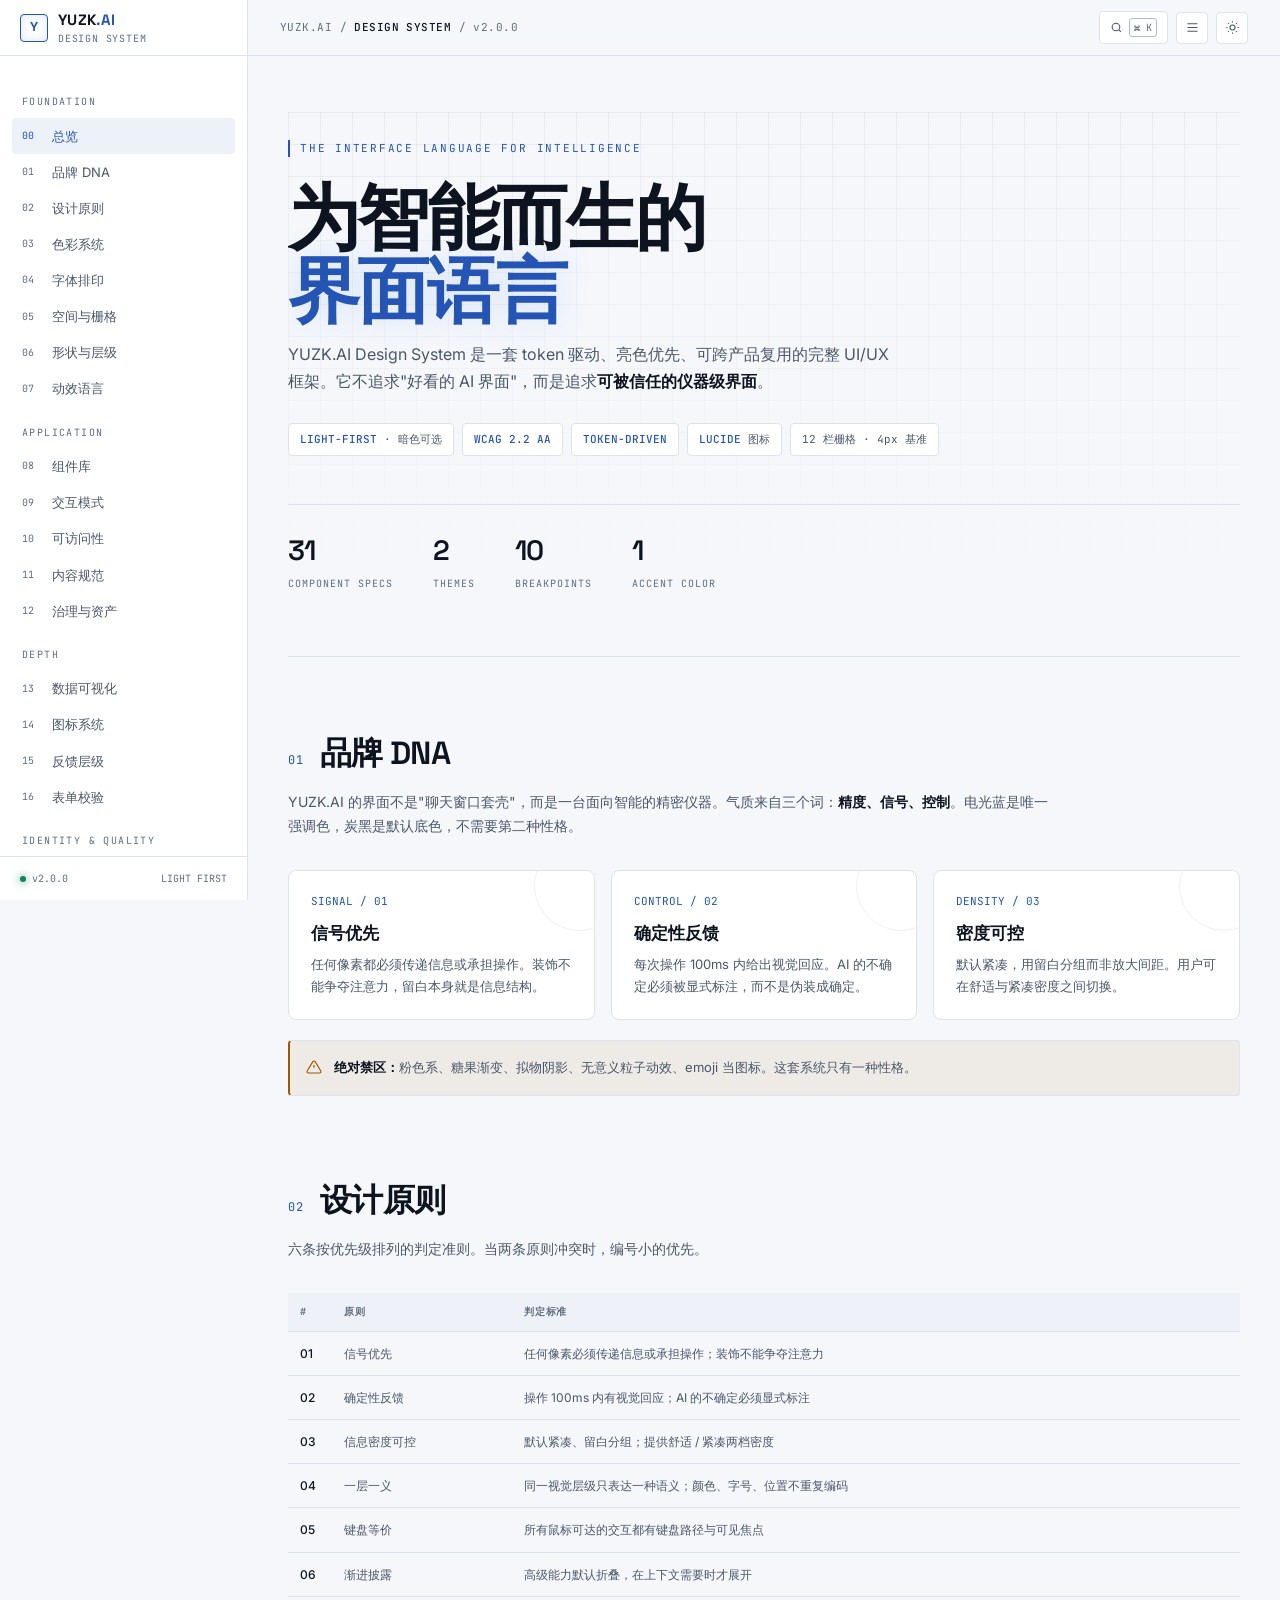
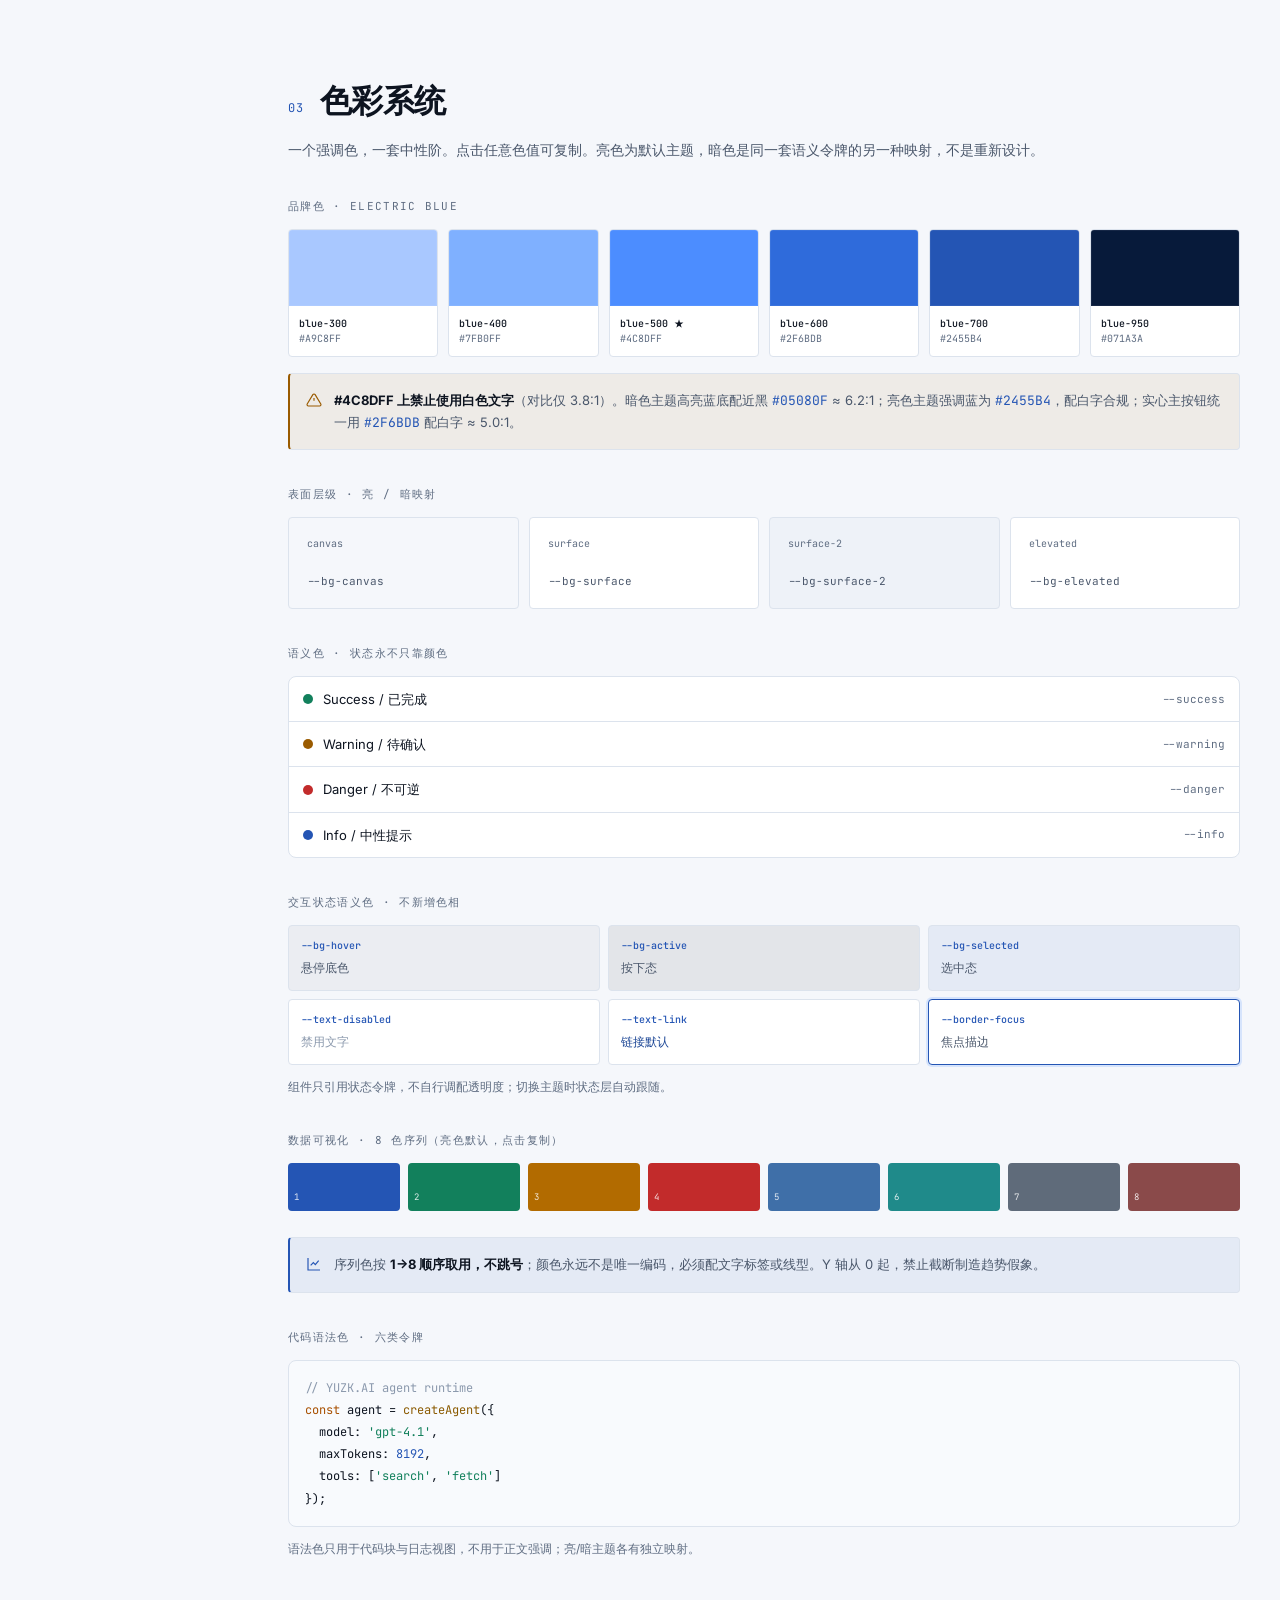
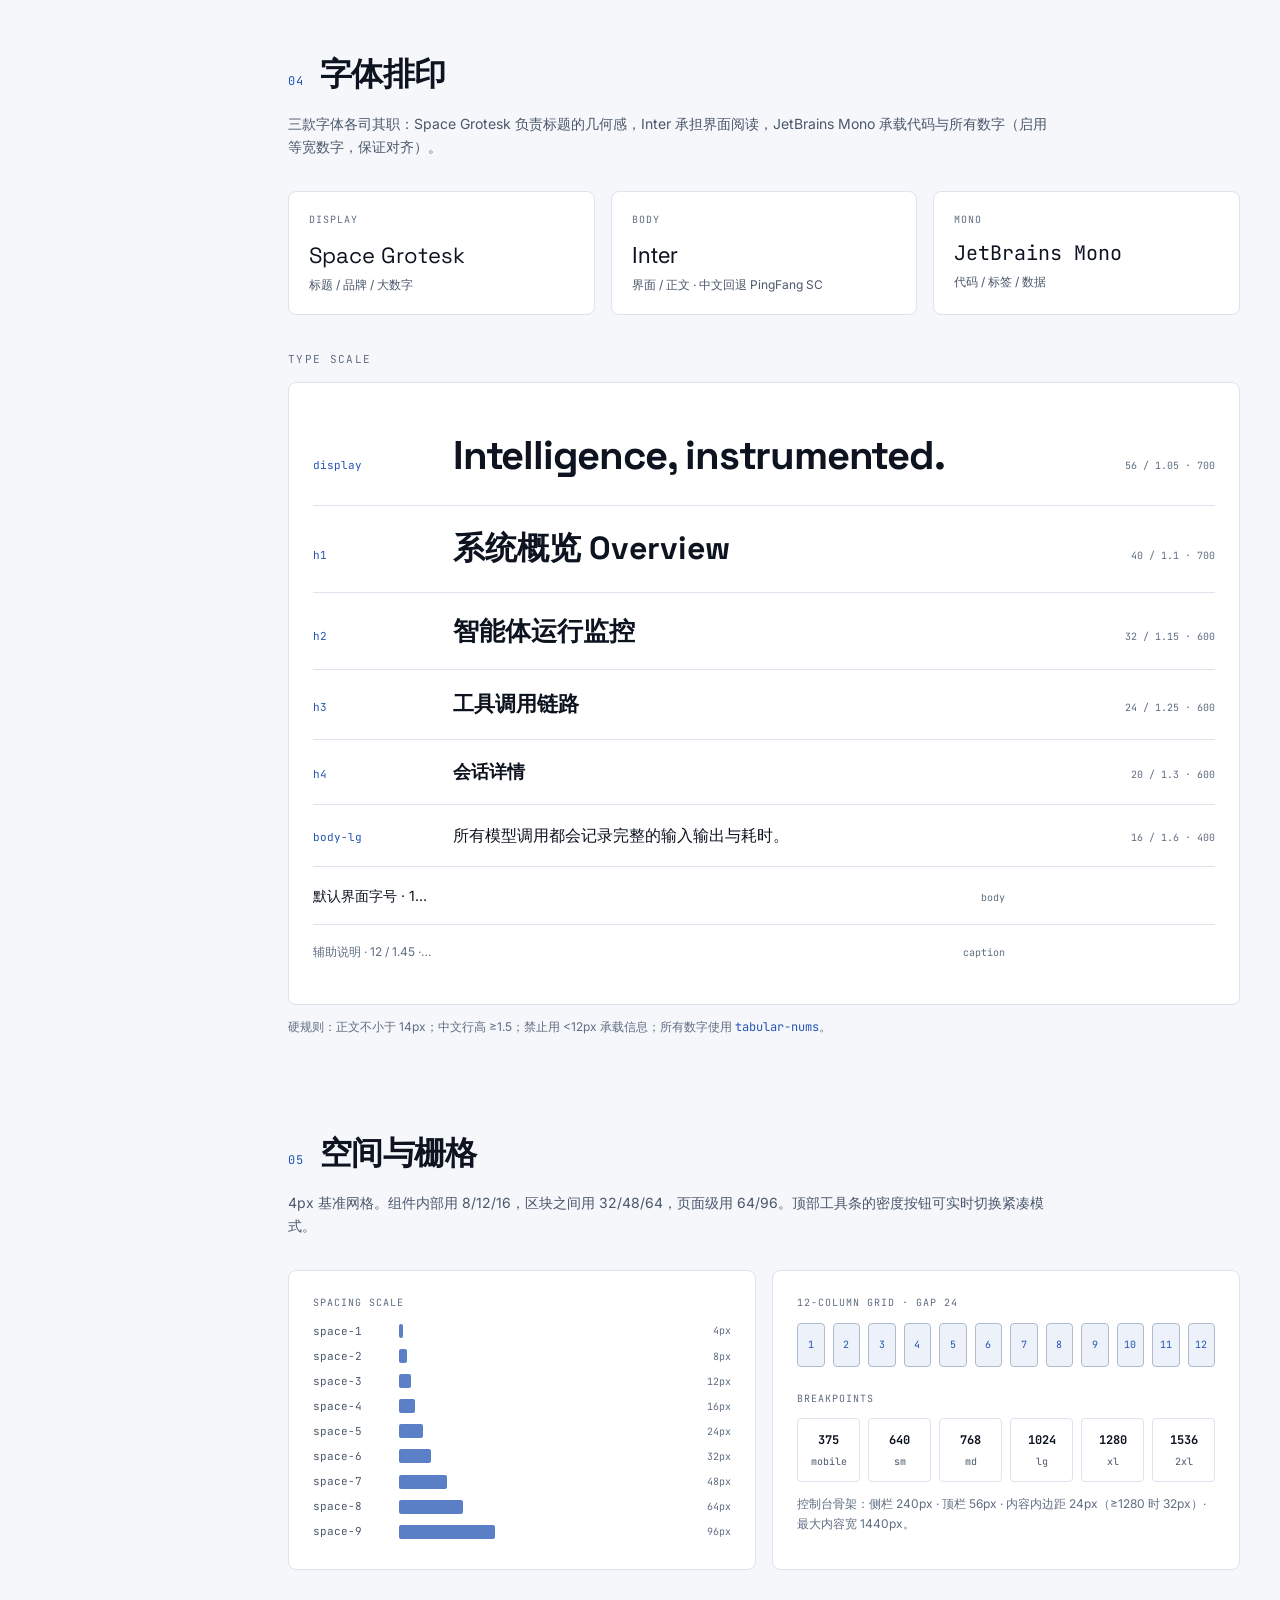
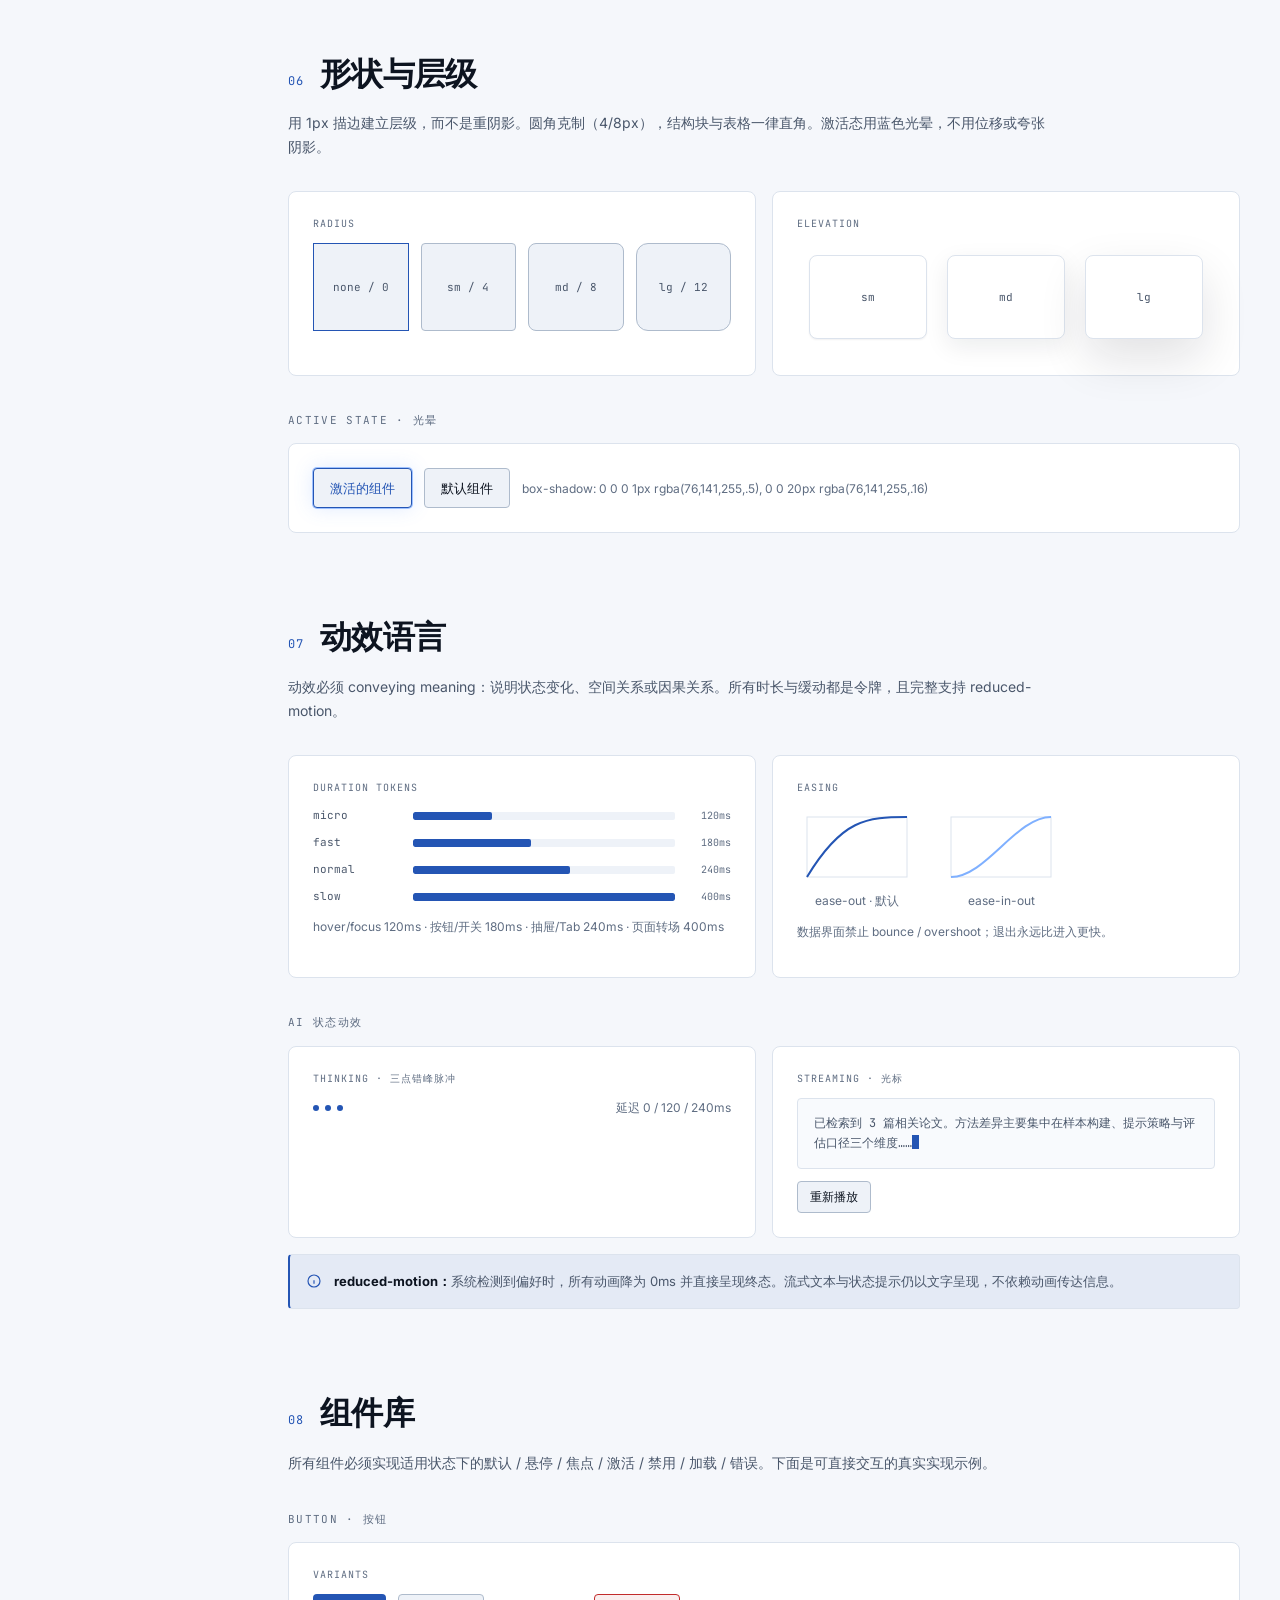
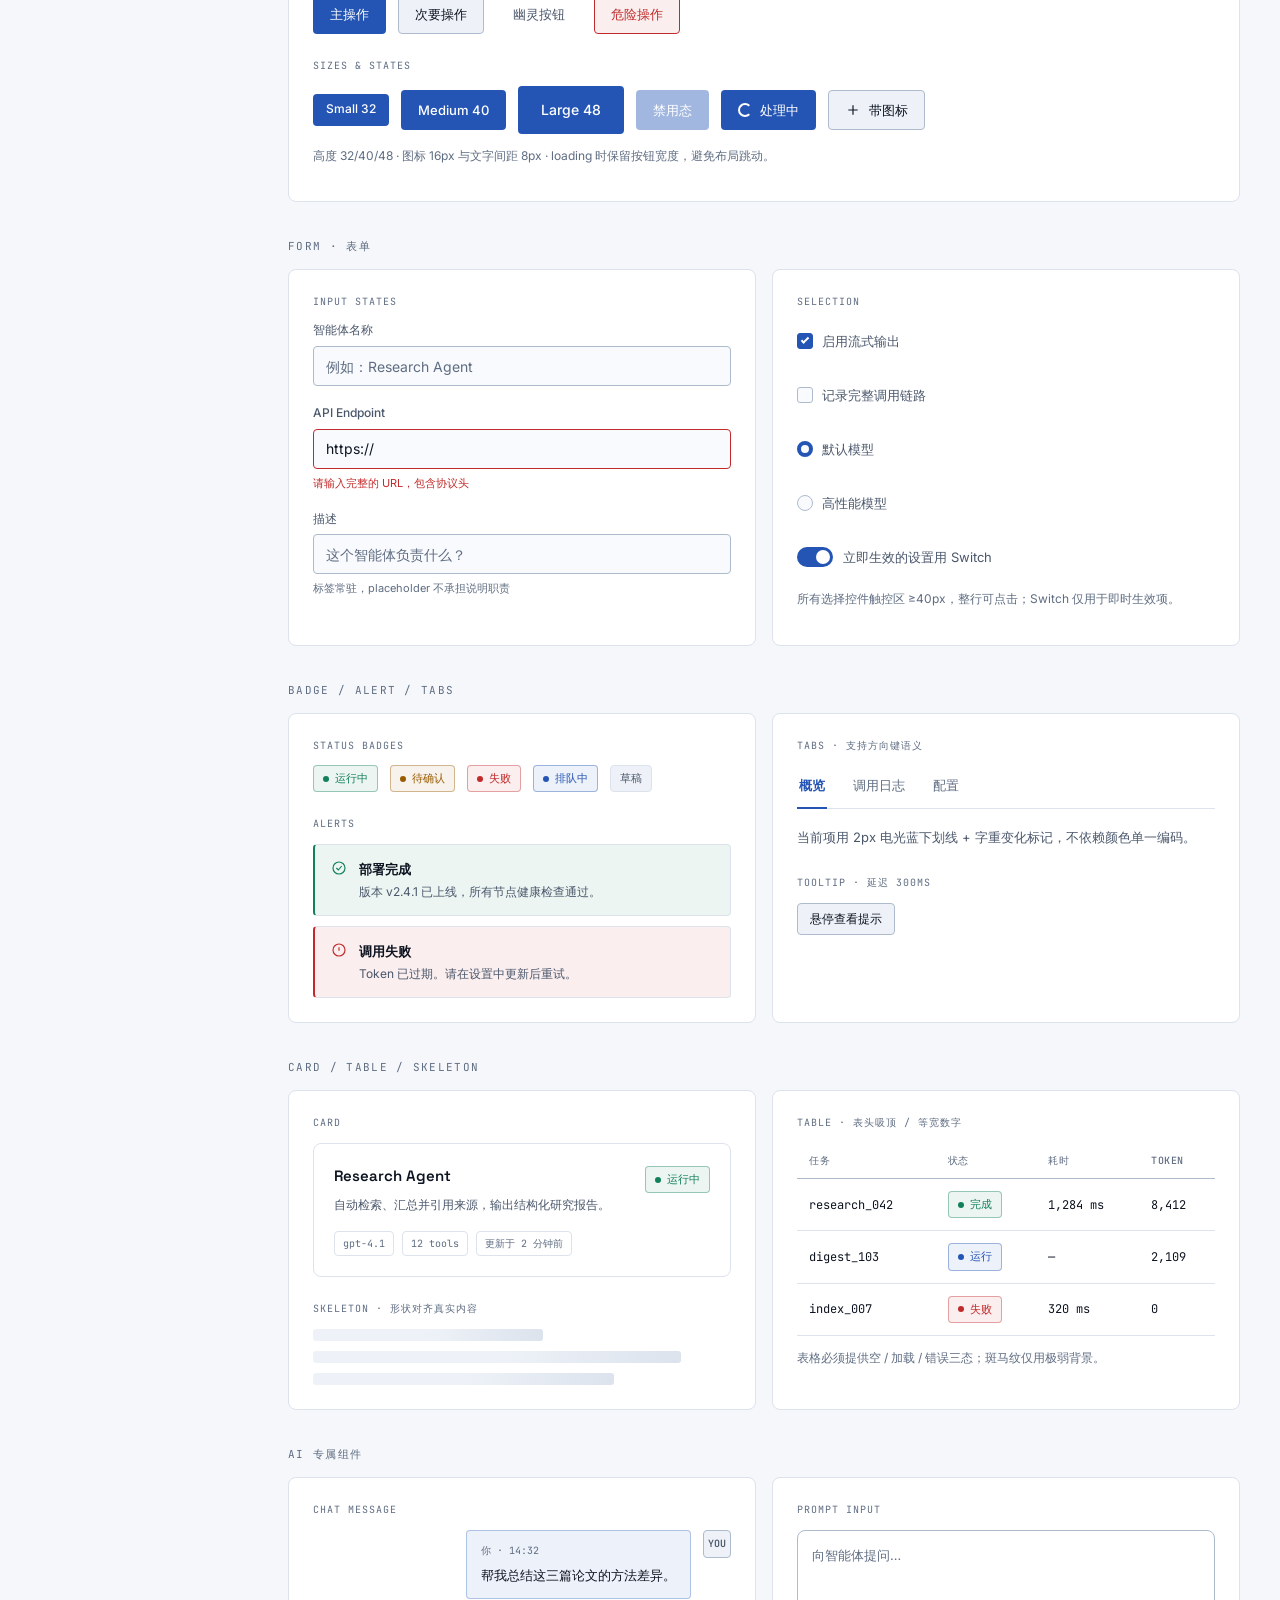
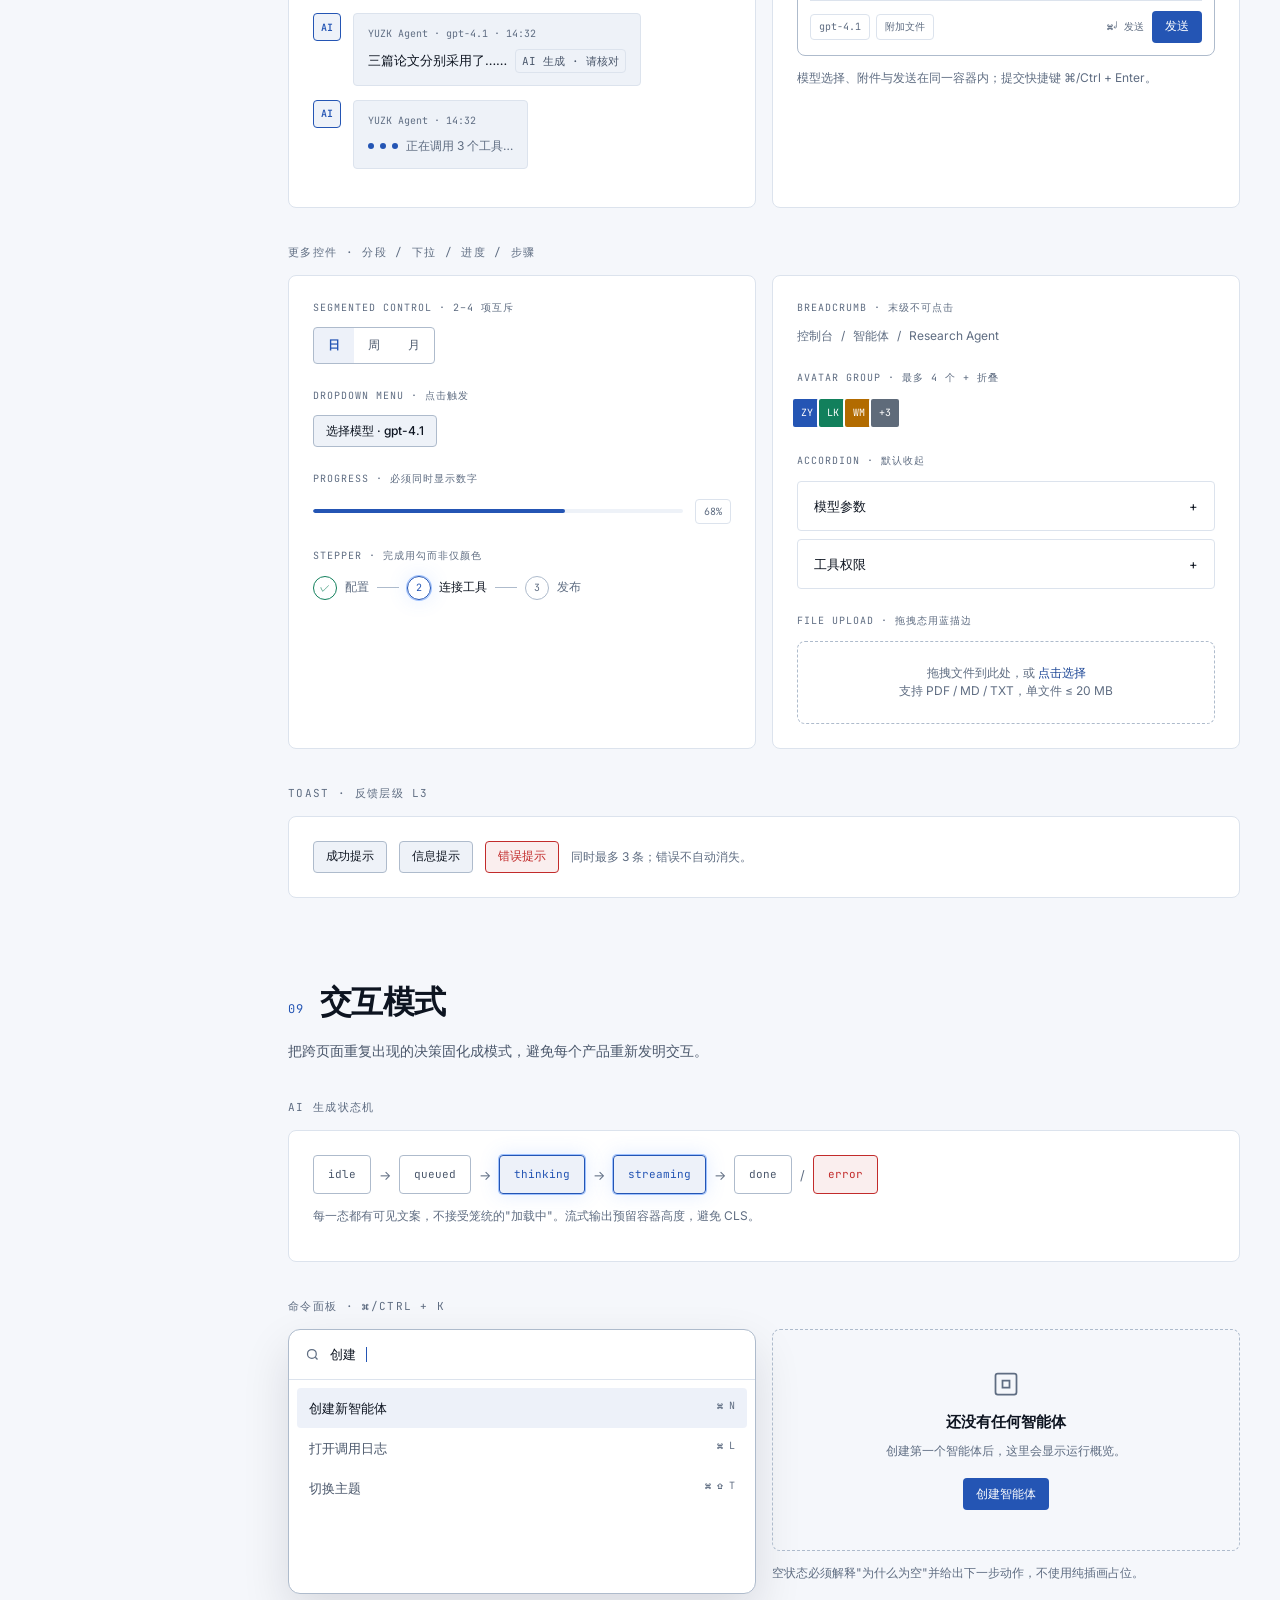
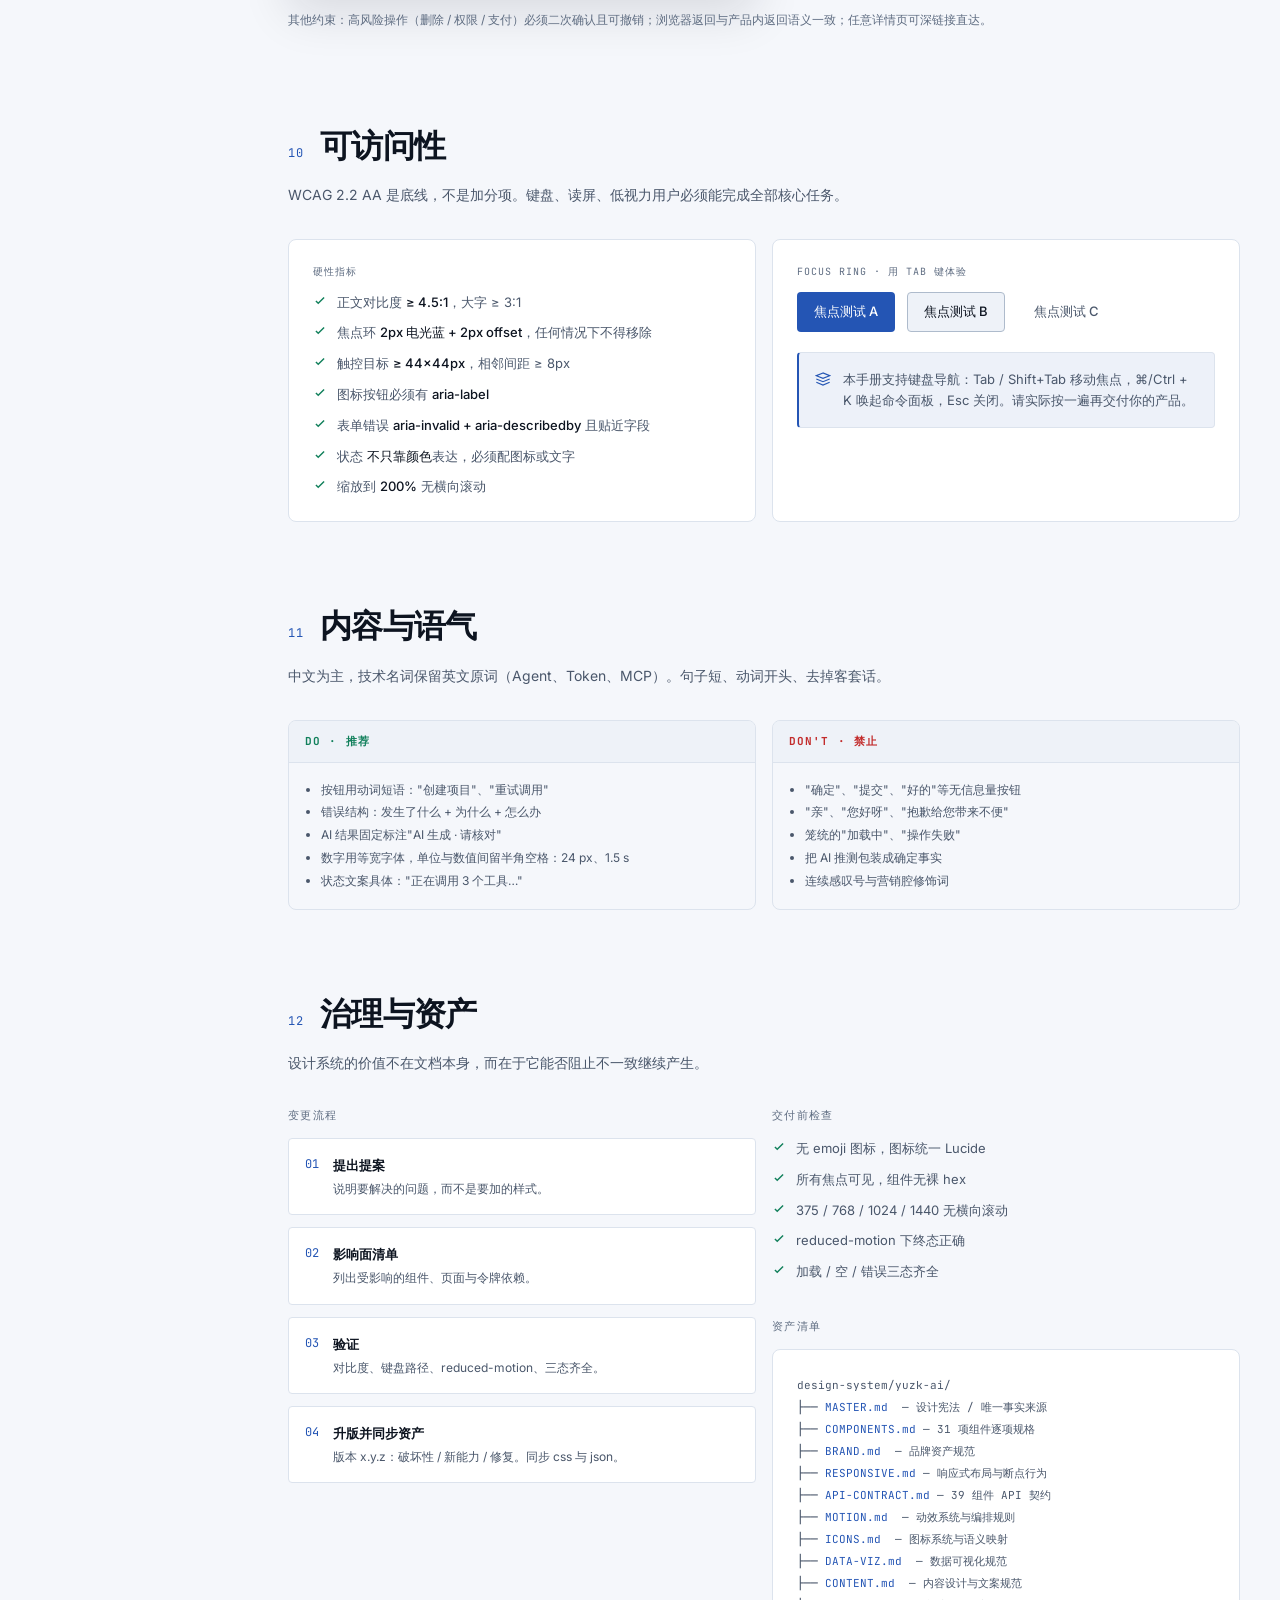
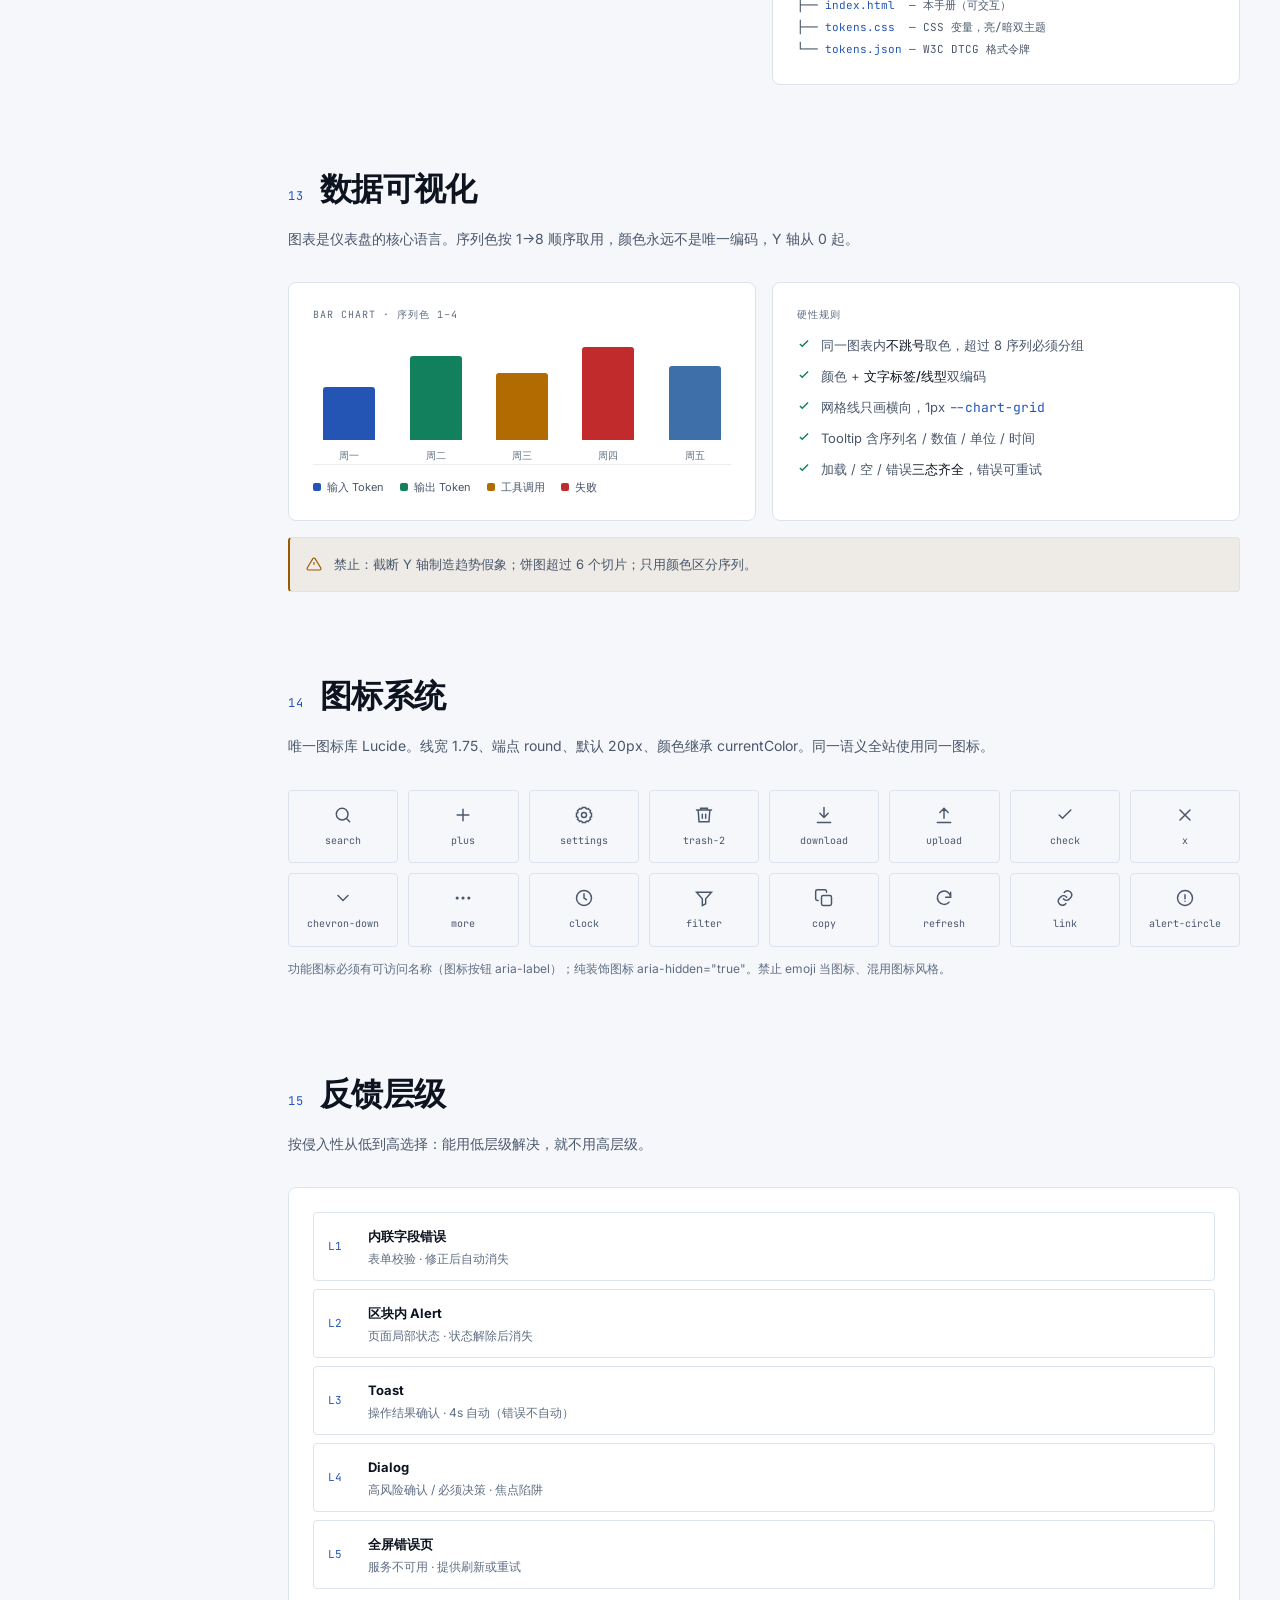
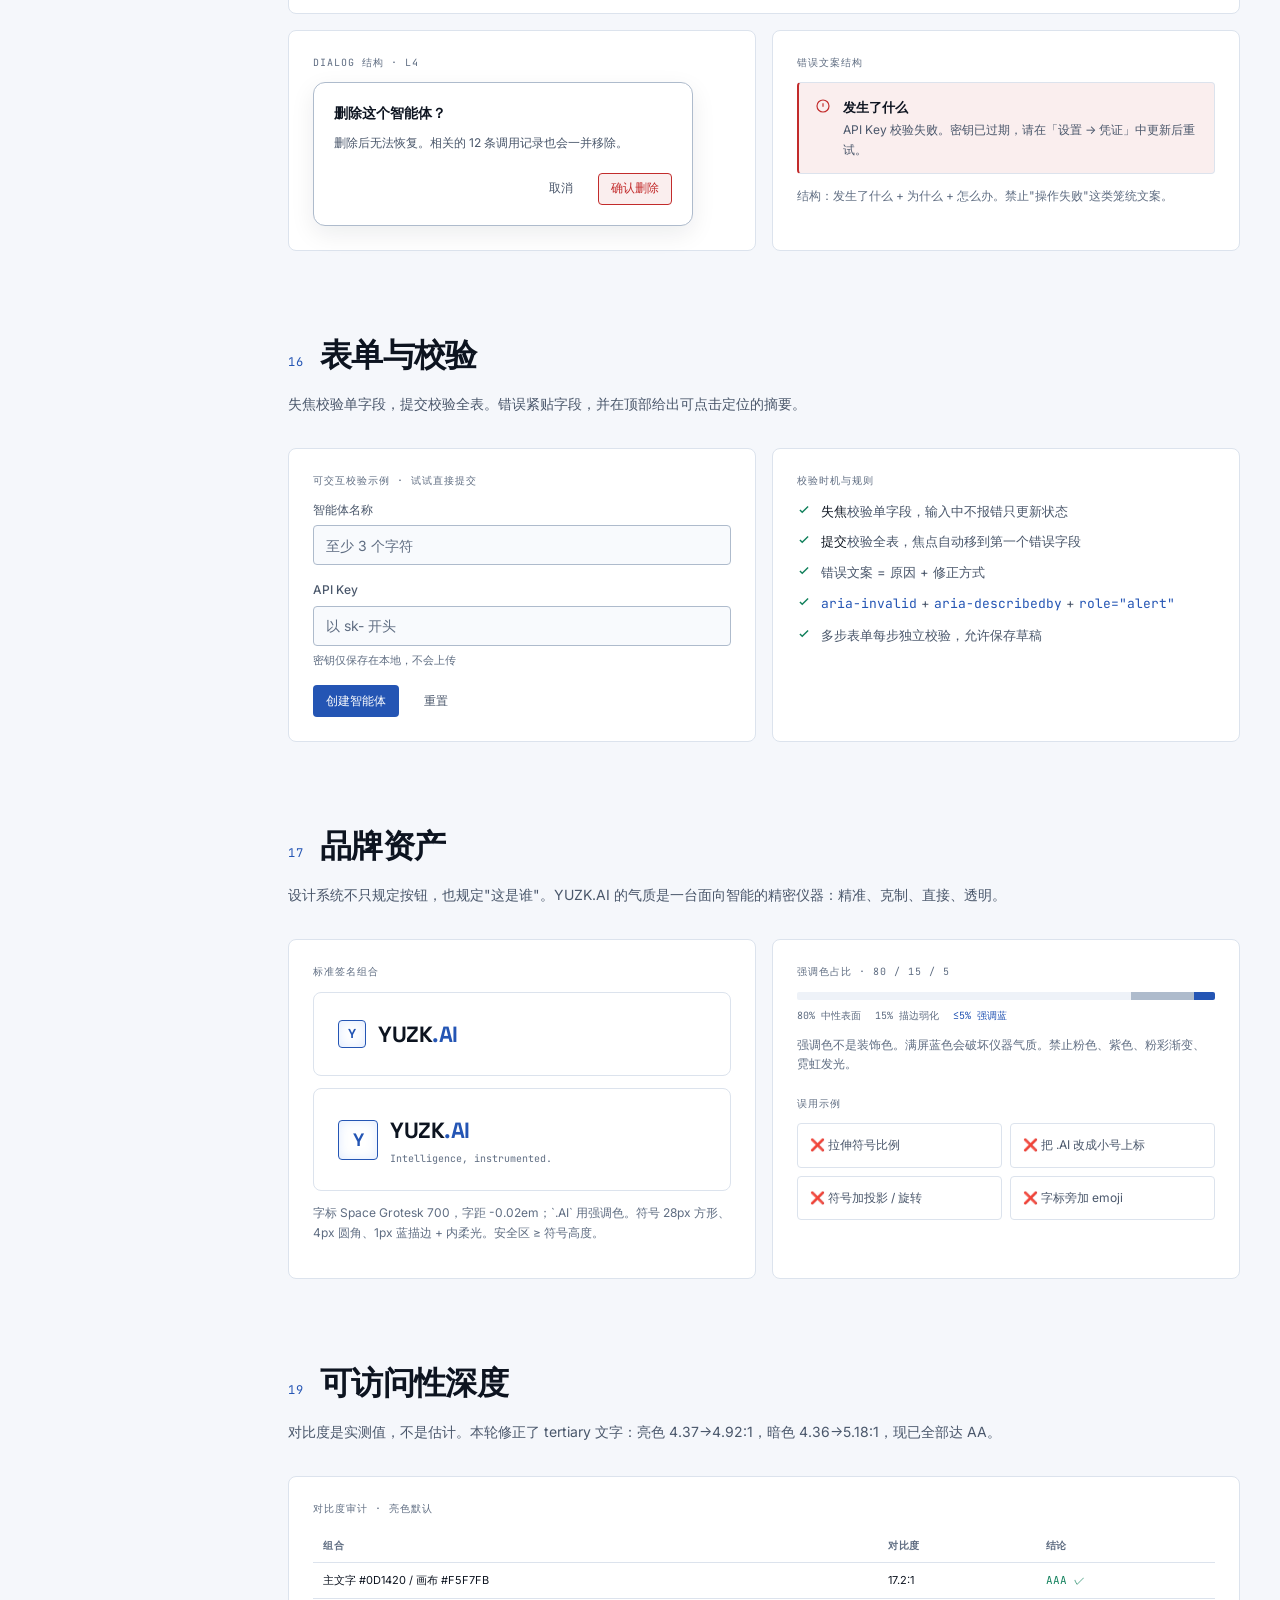
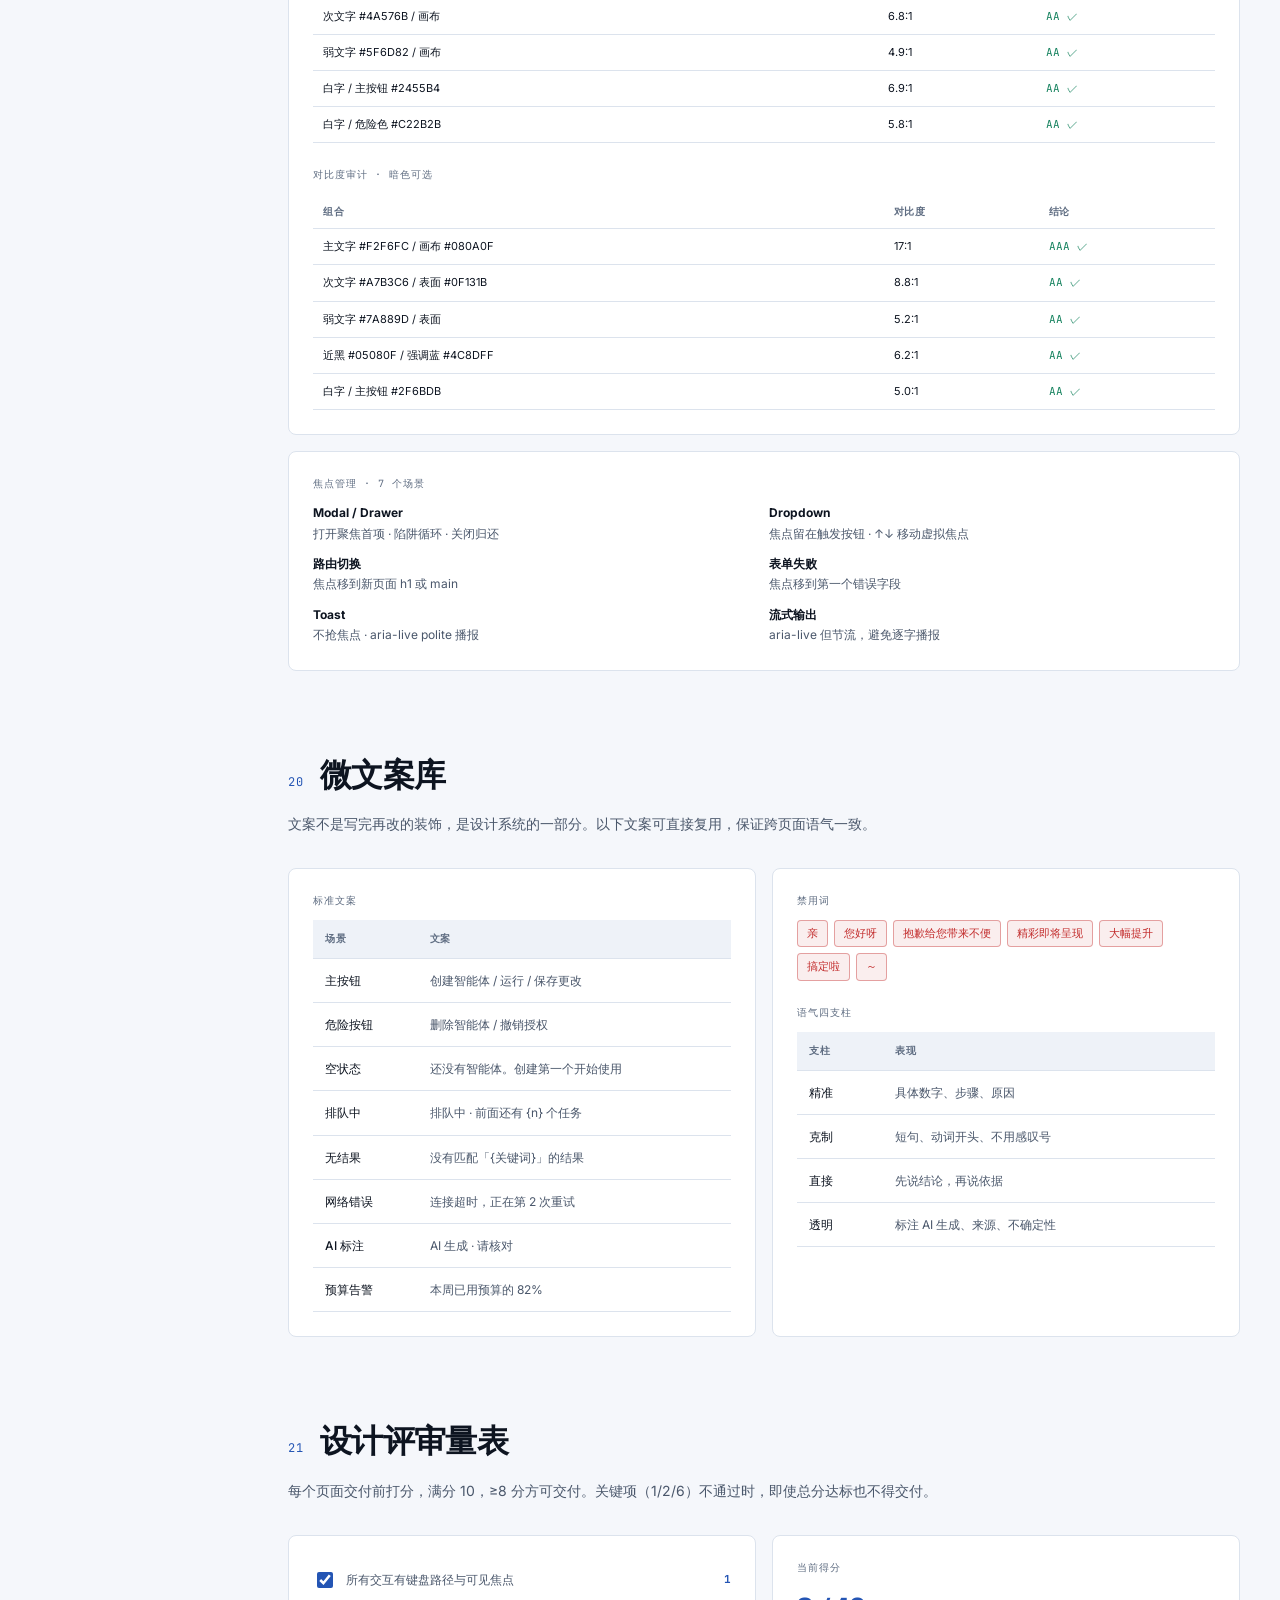
==== commit dca83a4f: "refactor: split domain and product layers into product-patterns" ====
--- a/preview.html
+++ b/preview.html
@@ -3,7 +3,7 @@
 <head>
 <meta charset="UTF-8">
 <meta name="viewport" content="width=device-width, initial-scale=1.0">
-<title>YUZK.AI — Design System v1.7.0</title>
+<title>YUZK.AI — Design System v2.0.0</title>
 <style>
 /* ==================== TOKENS ==================== */
 @import url('https://fonts.googleapis.com/css2?family=Inter:wght@400;500;600;700&family=JetBrains+Mono:wght@400;500;600&family=Space+Grotesk:wght@500;600;700&display=swap');
@@ -521,7 +521,6 @@
       <a href="#forms"><span class="num">16</span>表单校验</a>
       <div class="nav-group">Identity & Quality</div>
       <a href="#brand"><span class="num">17</span>品牌资产</a>
-      <a href="#aipatterns"><span class="num">18</span>AI 原生模式</a>
       <a href="#a11ydeep"><span class="num">19</span>可访问性深度</a>
       <a href="#microcopy"><span class="num">20</span>微文案库</a>
       <a href="#review"><span class="num">21</span>设计评审</a>
@@ -529,7 +528,6 @@
       <a href="#responsive"><span class="num">22</span>响应式布局</a>
       <div class="nav-group">Execution</div>
       <a href="#api"><span class="num">23</span>API 契约</a>
-      <a href="#productpatterns"><span class="num">24</span>产品流程模式</a>
       <a href="#pagecover"><span class="num">25</span>页面覆盖与原语</a>
       <div class="nav-group">Craft</div>
       <a href="#motion-system"><span class="num">26</span>动效系统</a>
@@ -537,12 +535,12 @@
       <a href="#dataviz-system"><span class="num">28</span>数据可视化</a>
       <a href="#content-system"><span class="num">29</span>内容设计</a>
     </nav>
-    <div class="side-foot"><span><span class="dot-live"></span>v1.7.0</span><span>LIGHT FIRST</span></div>
+    <div class="side-foot"><span><span class="dot-live"></span>v2.0.0</span><span>LIGHT FIRST</span></div>
   </aside>
 
   <div class="main">
     <header class="topbar">
-      <div class="crumb">YUZK.AI / <b>DESIGN SYSTEM</b> / v1.7.0</div>
+      <div class="crumb">YUZK.AI / <b>DESIGN SYSTEM</b> / v2.0.0</div>
       <div class="tools">
         <button class="kbd" id="cmdOpen" aria-label="打开命令面板"><svg width="13" height="13" viewBox="0 0 24 24" fill="none" stroke="currentColor" stroke-width="2"><circle cx="11" cy="11" r="7"/><path d="m20 20-3.5-3.5"/></svg><kbd>⌘ K</kbd></button>
         <button class="icon-btn" id="densityBtn" title="切换密度" aria-label="切换紧凑密度"><svg width="15" height="15" viewBox="0 0 24 24" fill="none" stroke="currentColor" stroke-width="1.75"><path d="M4 6h16M4 12h16M4 18h16"/></svg></button>
@@ -1092,16 +1090,13 @@
               design-system/yuzk-ai/<br>
               ├── <span style="color:var(--accent)">MASTER.md</span> &nbsp;— 设计宪法 / 唯一事实来源<br>
               ├── <span style="color:var(--accent)">COMPONENTS.md</span> — 31 项组件逐项规格<br>
-              ├── <span style="color:var(--accent)">AI-PATTERNS.md</span> — 12 个 AI 原生模式<br>
               ├── <span style="color:var(--accent)">BRAND.md</span> &nbsp;— 品牌资产规范<br>
               ├── <span style="color:var(--accent)">RESPONSIVE.md</span> — 响应式布局与断点行为<br>
               ├── <span style="color:var(--accent)">API-CONTRACT.md</span> — 39 组件 API 契约<br>
-              ├── <span style="color:var(--accent)">PRODUCT-PATTERNS.md</span> — 13 个产品流程模式<br>
               ├── <span style="color:var(--accent)">MOTION.md</span> &nbsp;— 动效系统与编排规则<br>
               ├── <span style="color:var(--accent)">ICONS.md</span> &nbsp;— 图标系统与语义映射<br>
               ├── <span style="color:var(--accent)">DATA-VIZ.md</span> &nbsp;— 数据可视化规范<br>
               ├── <span style="color:var(--accent)">CONTENT.md</span> &nbsp;— 内容设计与文案规范<br>
-              ├── <span style="color:var(--accent)">pages/</span> &nbsp;— 五份页面级覆盖规则<br>
               ├── <span style="color:var(--accent)">index.html</span> &nbsp;— 本手册（可交互）<br>
               ├── <span style="color:var(--accent)">tokens.css</span> &nbsp;— CSS 变量，亮/暗双主题<br>
               └── <span style="color:var(--accent)">tokens.json</span> — W3C DTCG 格式令牌
@@ -1251,46 +1246,7 @@
       </section>
 
       <!-- 18 AI PATTERNS -->
-      <section class="section" id="aipatterns">
-        <div class="sec-head"><span class="sec-num">18</span><h2>AI 原生模式</h2></div>
-        <p class="sec-desc">通用设计系统解决"按钮长什么样"，这里解决"智能体怎么被看见、被信任、被控制"。12 个完整模式见 <code style="color:var(--accent)">AI-PATTERNS.md</code>。</p>
-
-        <div class="subhead">生命周期 · 状态永不只靠颜色</div>
-        <div class="panel panel-pad">
-          <div class="flow">
-            <span class="node">draft</span><span class="arrow">→</span>
-            <span class="node">queued</span><span class="arrow">→</span>
-            <span class="node on">running</span><span class="arrow">→</span>
-            <span class="node on">awaiting_approval</span><span class="arrow">→</span>
-            <span class="node">streaming</span><span class="arrow">→</span>
-            <span class="node">completed</span>
-            <span class="arrow">/</span><span class="node err">failed</span>
-          </div>
-          <p class="note">运行态必须显示当前步骤与已用时间，禁止笼统"处理中"；取消后保留已生成内容。</p>
-        </div>
-
-        <div class="subhead">工具调用透明化 · 默认折叠，运行时展开当前步</div>
-        <div class="panel panel-pad">
-          <details class="trace-row" open><summary><span>✓ &nbsp;网页搜索 · 查询"Agent 框架对比"</span><span class="trace-tag">1.2 s</span></summary><div class="detail">返回 8 条结果 · 已引用 3 条<br>[查看原始结果]</div></details>
-          <details class="trace-row"><summary><span>✓ &nbsp;代码执行 · python analyze.py</span><span class="trace-tag">0.4 s</span></summary><div class="detail">退出码 0 · 输出 12 行<br>[查看代码]</div></details>
-          <details class="trace-row"><summary><span>○ &nbsp;写入知识库 · 12 条记录</span><span class="trace-tag">等待审批</span></summary><div class="detail">影响范围：项目「Research」· 12 条 · 不可逆<br>[批准执行] [拒绝]</div></details>
-        </div>
-
-        <div class="grid g2" style="margin-top:16px">
-          <div class="panel panel-pad">
-            <div class="demo-label">引用与不确定性</div>
-            <p style="font-size:13px;line-height:1.8;margin:0">该方法在长上下文场景下召回率更高<span class="cite">1</span>，但在短文本上优势不明显<span class="cite">2</span>。<span class="yz-badge yz-badge--warning" style="margin-left:6px">推测</span></p>
-            <div class="meta-line">参考了 2 个来源 · [查看全部]</div>
-            <p class="note">引用 chip 紧贴对应句子；不确定性标记贴内容，不统一放末尾。禁止"置信度 87%"。</p>
-          </div>
-          <div class="panel panel-pad">
-            <div class="demo-label">成本 / 延迟 / 模型</div>
-            <div class="row" style="gap:8px"><span class="yz-badge">gpt-4.1</span><span class="yz-badge">1,284 tokens</span><span class="yz-badge">2.4 s</span><span class="yz-badge">估算 ¥0.03</span></div>
-            <div class="meta-line" style="margin-top:14px">已自动选择 claude-3.7 · 原因：上下文超过 32K</div>
-            <p class="note">成本必须标注"估算"；延迟显示单次墙钟时间；自动选模需说明原因并允许改回。</p>
-          </div>
-        </div>
-      </section>
+      
 
       <!-- 19 A11Y DEEP -->
       <section class="section" id="a11ydeep">
@@ -1524,7 +1480,7 @@
       <!-- 23 API -->
       <section class="section" id="api">
         <div class="sec-head"><span class="sec-num">23</span><h2>组件 API 契约</h2></div>
-        <p class="sec-desc">31 个基础组件 + 8 个业务组件的框架无关接口定义，完整表见 <code style="color:var(--accent)">API-CONTRACT.md</code>。目标：不同人实现同一组件，调用方式不产生分歧。</p>
+        <p class="sec-desc">31 个基础组件的框架无关接口定义，完整表见 <code style="color:var(--accent)">API-CONTRACT.md</code>。目标：不同人实现同一组件，调用方式不产生分歧。</p>
         <div class="grid g2">
           <div class="panel panel-pad">
             <div class="demo-label">四条硬约定</div>
@@ -1543,7 +1499,6 @@
                 <tr><td>Button</td><td>variant / size / icon / fullWidth</td><td>yz-click</td></tr>
                 <tr><td>Table</td><td>columns / data / loading / error / mobileCard</td><td>yz-sort / yz-select</td></tr>
                 <tr><td>ChatMessage</td><td>role / content / model / streaming / citations</td><td>yz-copy / yz-retry</td></tr>
-                <tr><td>ApprovalCard</td><td>action / target / impact / irreversible</td><td>yz-approve / yz-reject</td></tr>
               </tbody>
             </table>
           </div>
@@ -1551,42 +1506,18 @@
         <div class="subhead">组件成熟度</div>
         <div class="row" style="gap:8px">
           <span class="yz-badge yz-badge--success">stable · 31 个基础组件</span>
-          <span class="yz-badge yz-badge--info">beta · 6 个业务组件</span>
-          <span class="yz-badge yz-badge--warning">experimental · LogViewer / ScopePicker</span>
           <span class="yz-badge">deprecated · 暂无</span>
         </div>
         <p class="note">beta 不得用于生产关键路径；deprecated 保留一个版本共存期并提供迁移映射。Breaking change 必须升主版本。</p>
       </section>
 
       <!-- 24 PRODUCT PATTERNS -->
-      <section class="section" id="productpatterns">
-        <div class="sec-head"><span class="sec-num">24</span><h2>产品流程模式</h2></div>
-        <p class="sec-desc">AI 模式解决"智能体怎么被信任"，这里解决"用户怎么进入、协作、付费、找回与管理"。完整规格见 <code style="color:var(--accent)">PRODUCT-PATTERNS.md</code>。</p>
-        <div class="lt-grid">
-          <div class="lt"><h4>01 登录与身份验证</h4><p>≤3 种方式；登录后跳回原目标；错误分类到字段，不统一"登录失败"。</p></div>
-          <div class="lt"><h4>02 邀请与成员加入</h4><p>角色说明写清权限；邀请链接有限期与次数；可撤销、可查状态。</p></div>
-          <div class="lt"><h4>03 工作区切换</h4><p>侧栏底部切换器；按最近使用排序；URL 含工作区标识可深链接。</p></div>
-          <div class="lt"><h4>04 首次使用引导</h4><p>≤3 步、可跳过、用真实界面高亮；不收集非必要信息。</p></div>
-          <div class="lt"><h4>05 权限申请与审批</h4><p>人→人申请，附用途与期限；默认 30 天自动失效；拒绝须说明原因。</p></div>
-          <div class="lt"><h4>06 分享与协作</h4><p>默认最小权限；公开链接默认关闭；已分享列表可撤销与改权限。</p></div>
-          <div class="lt"><h4>07 搜索与发现</h4><p>⌘K 内分组结果，每组 ≤5；高亮匹配；无结果给新建入口。</p></div>
-          <div class="lt"><h4>08 订阅 / 额度 / 付费墙</h4><p>用量常显；80% 告警、100% 阻断新运行；付费墙不遮挡已产生内容。</p></div>
-          <div class="lt"><h4>09 通知中心</h4><p>分类 + 同类合并；点击跳上下文并标已读；关键告警不可免打扰。</p></div>
-          <div class="lt"><h4>10 定时与自动化</h4><p>自然语言描述频率 + Cron 高级模式；显示下次运行时间；暂停不清历史。</p></div>
-          <div class="lt"><h4>11 模板与提示词库</h4><p>变量高亮提示填写；缺失时定位并禁止提交；可从会话另存为模板。</p></div>
-          <div class="lt"><h4>12 审计与历史</h4><p>谁/何时/对什么/做了什么/结果；敏感字段打码；导出异步完成通知。</p></div>
-          <div class="lt"><h4>13 人工接管</h4><p>转人工附上下文摘要；AI 转只读旁观；时间线标注接管人，不抹历史。</p></div>
-        </div>
-        <div class="callout" style="margin-top:16px">
-          <svg width="16" height="16" viewBox="0 0 24 24" fill="none" stroke="currentColor" stroke-width="1.75"><path d="M12 3 2 7l10 4 10-4-10-4Z"/><path d="M2 12l10 4 10-4M2 17l10 4 10-4"/></svg>
-          <div>与 AI-PATTERNS 合起来才是完整闭环。共同原则：<b>默认最小权限、状态可追溯、危险操作可撤销、错误信息可执行</b>。</div>
-        </div>
-      </section>
+      
 
       <!-- 25 PAGE COVER -->
       <section class="section" id="pagecover">
         <div class="sec-head"><span class="sec-num">25</span><h2>页面覆盖与布局原语</h2></div>
-        <p class="sec-desc">页面只写差异，不复制 Master。五份覆盖规则已在 <code style="color:var(--accent)">pages/</code> 落地。</p>
+        <p class="sec-desc">页面只写差异，不复制 Master。五份覆盖规则已在 <code style="color:var(--accent)">@YUZKxAI/product-patterns/pages/</code> 落地。</p>
         <div class="lt-grid">
           <div class="lt"><h4>entry · 入口页</h4><p>中央单一输入框，最大宽 640px；桌面不抢焦点，移动端不自动弹键盘。</p></div>
           <div class="lt"><h4>console · 控制台</h4><p>侧栏 240 / 顶栏 56 sticky；表格窄屏转卡片；筛选状态写入 URL。</p></div>
@@ -1725,7 +1656,7 @@
       </section>
 
       <footer class="footer">
-        <span>YUZK.AI DESIGN SYSTEM · v1.7.0 · 2026-11-22</span>
+        <span>YUZK.AI DESIGN SYSTEM · v2.0.0 · 2026-11-22</span>
         <span>SIGNAL OVER DECORATION</span>
       </footer>
     </main>
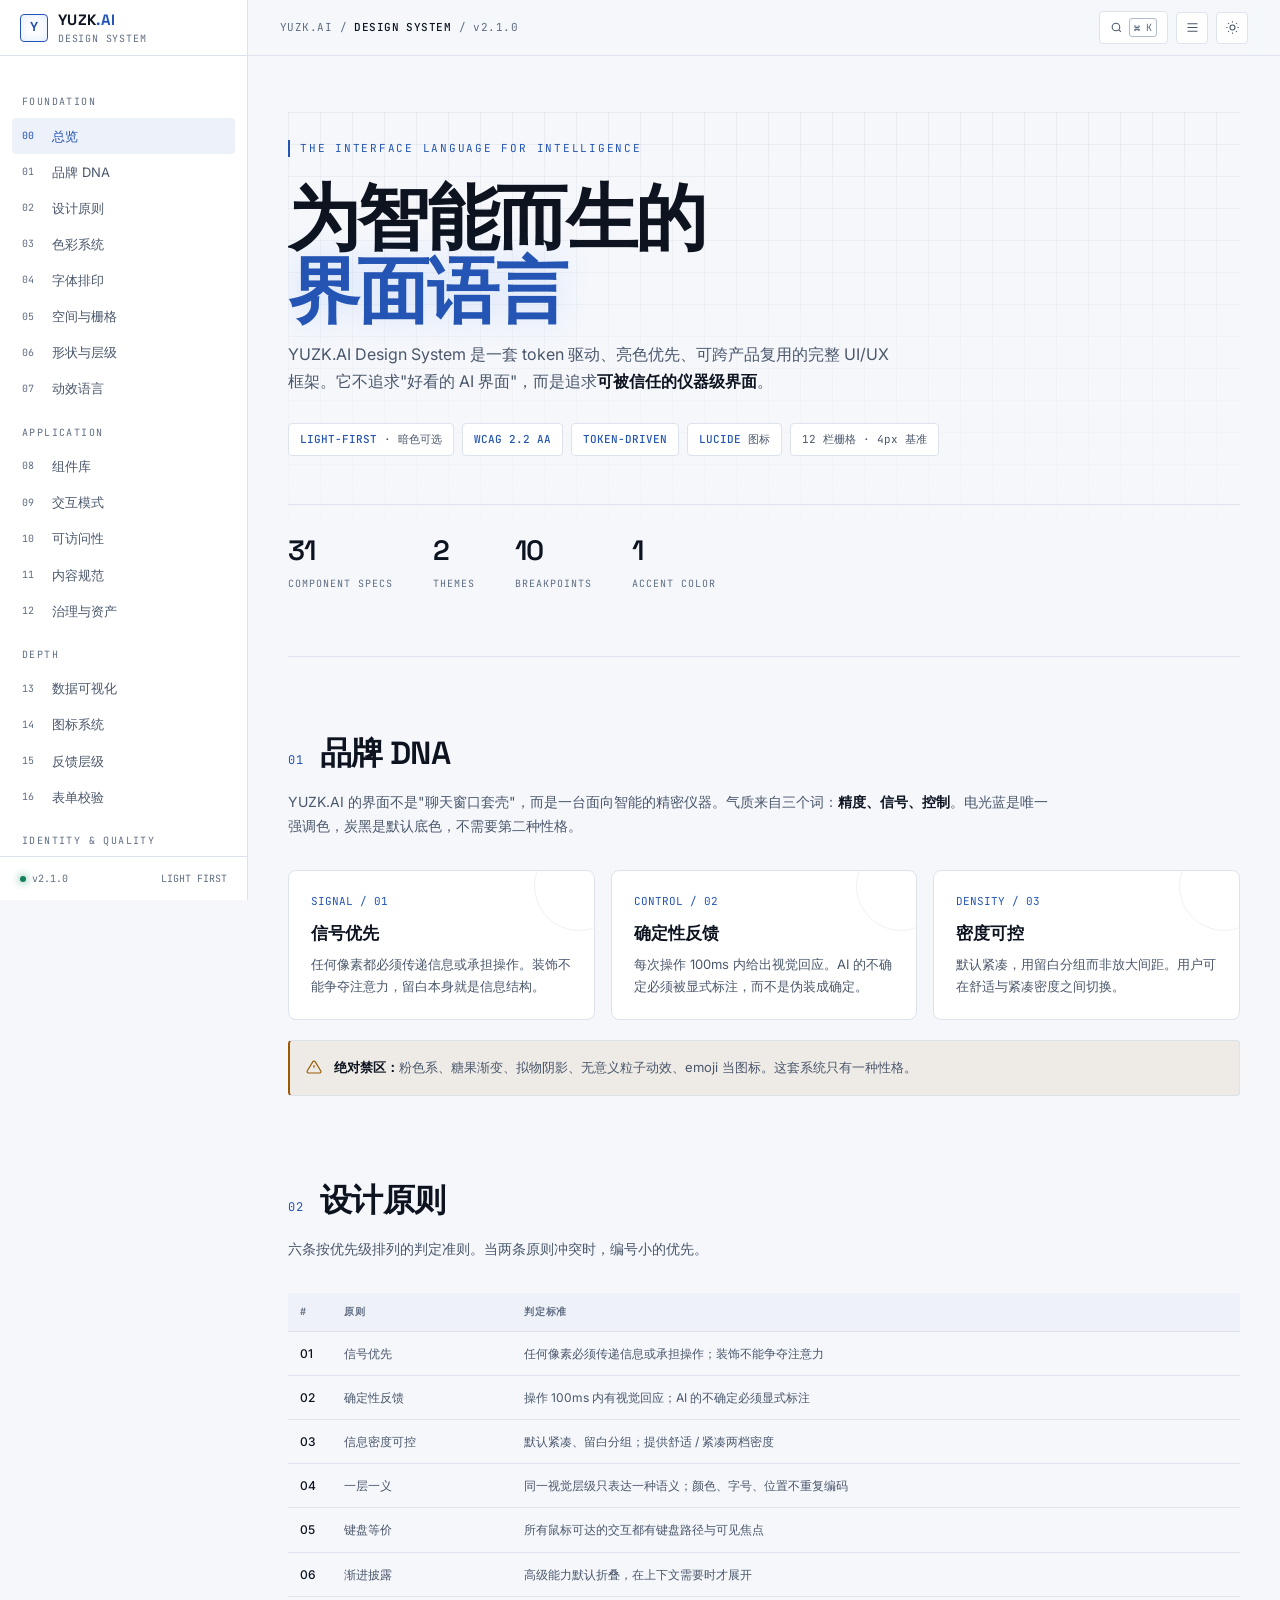
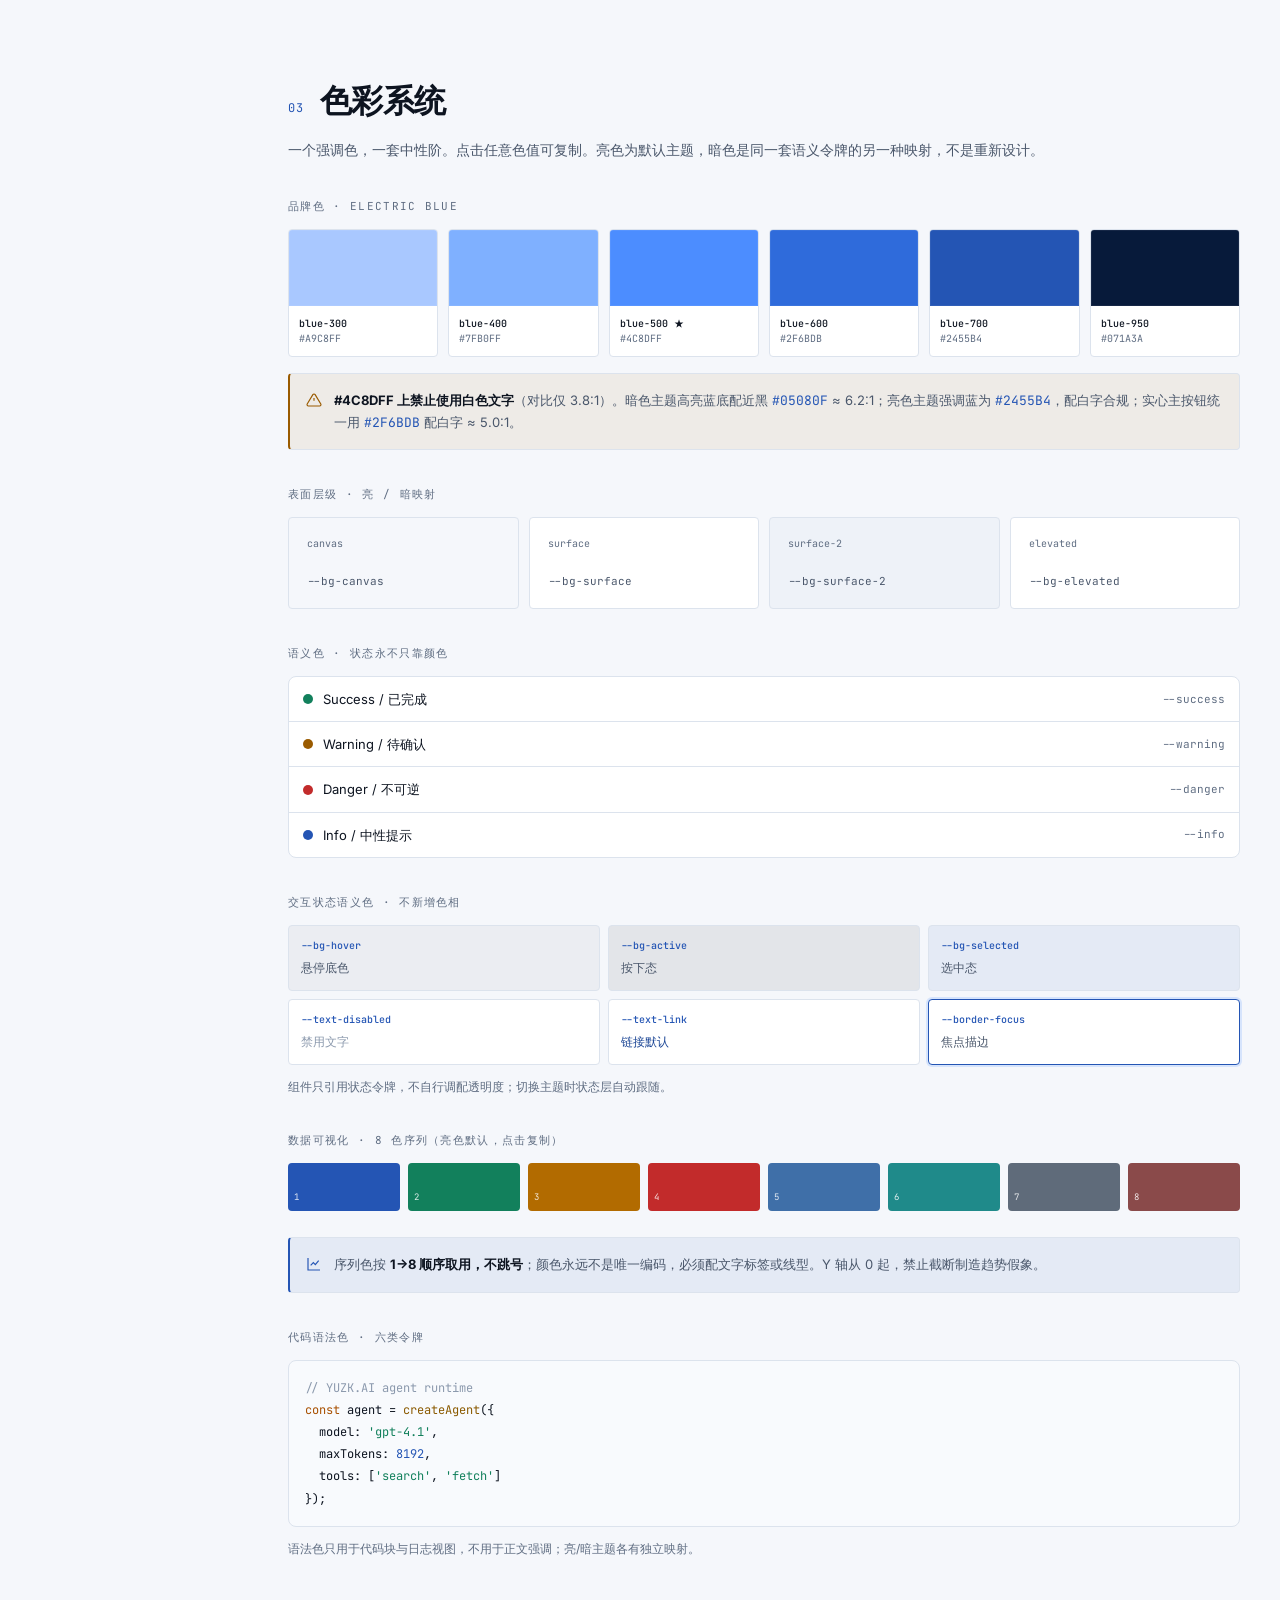
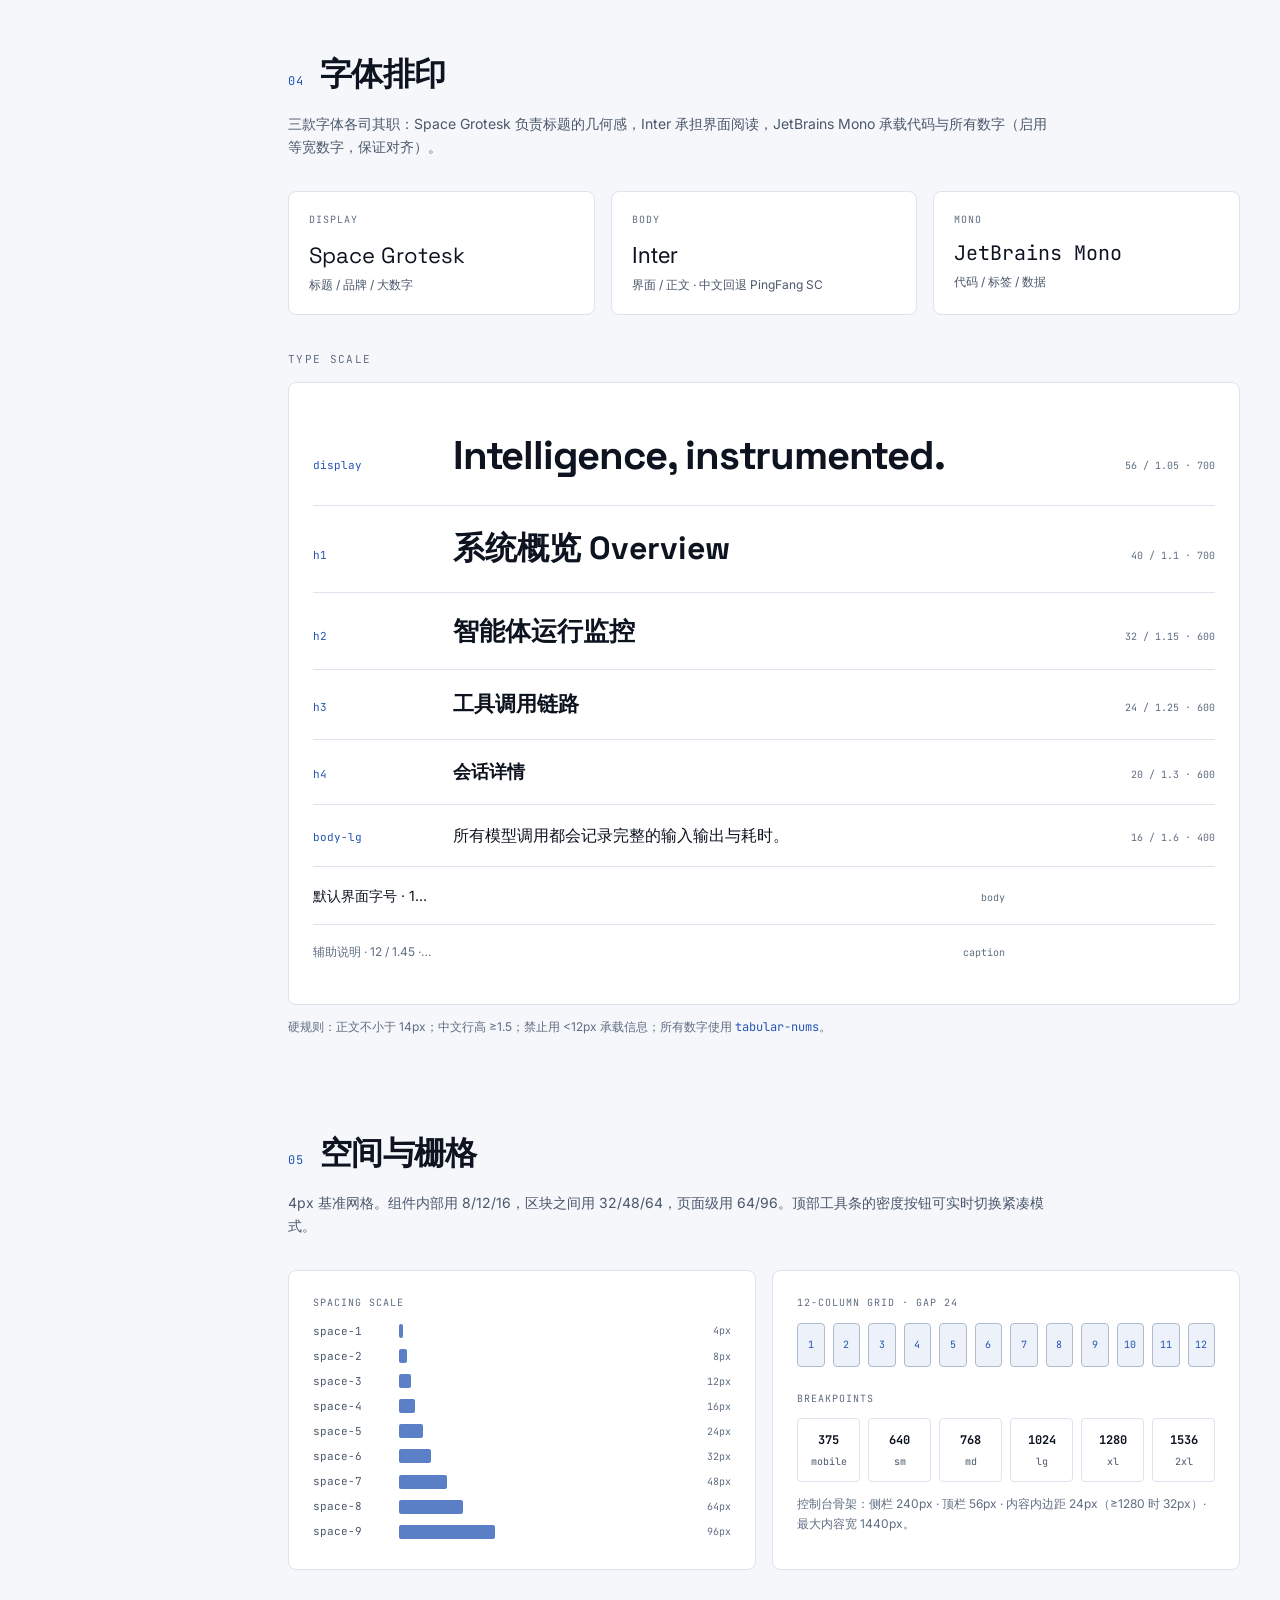
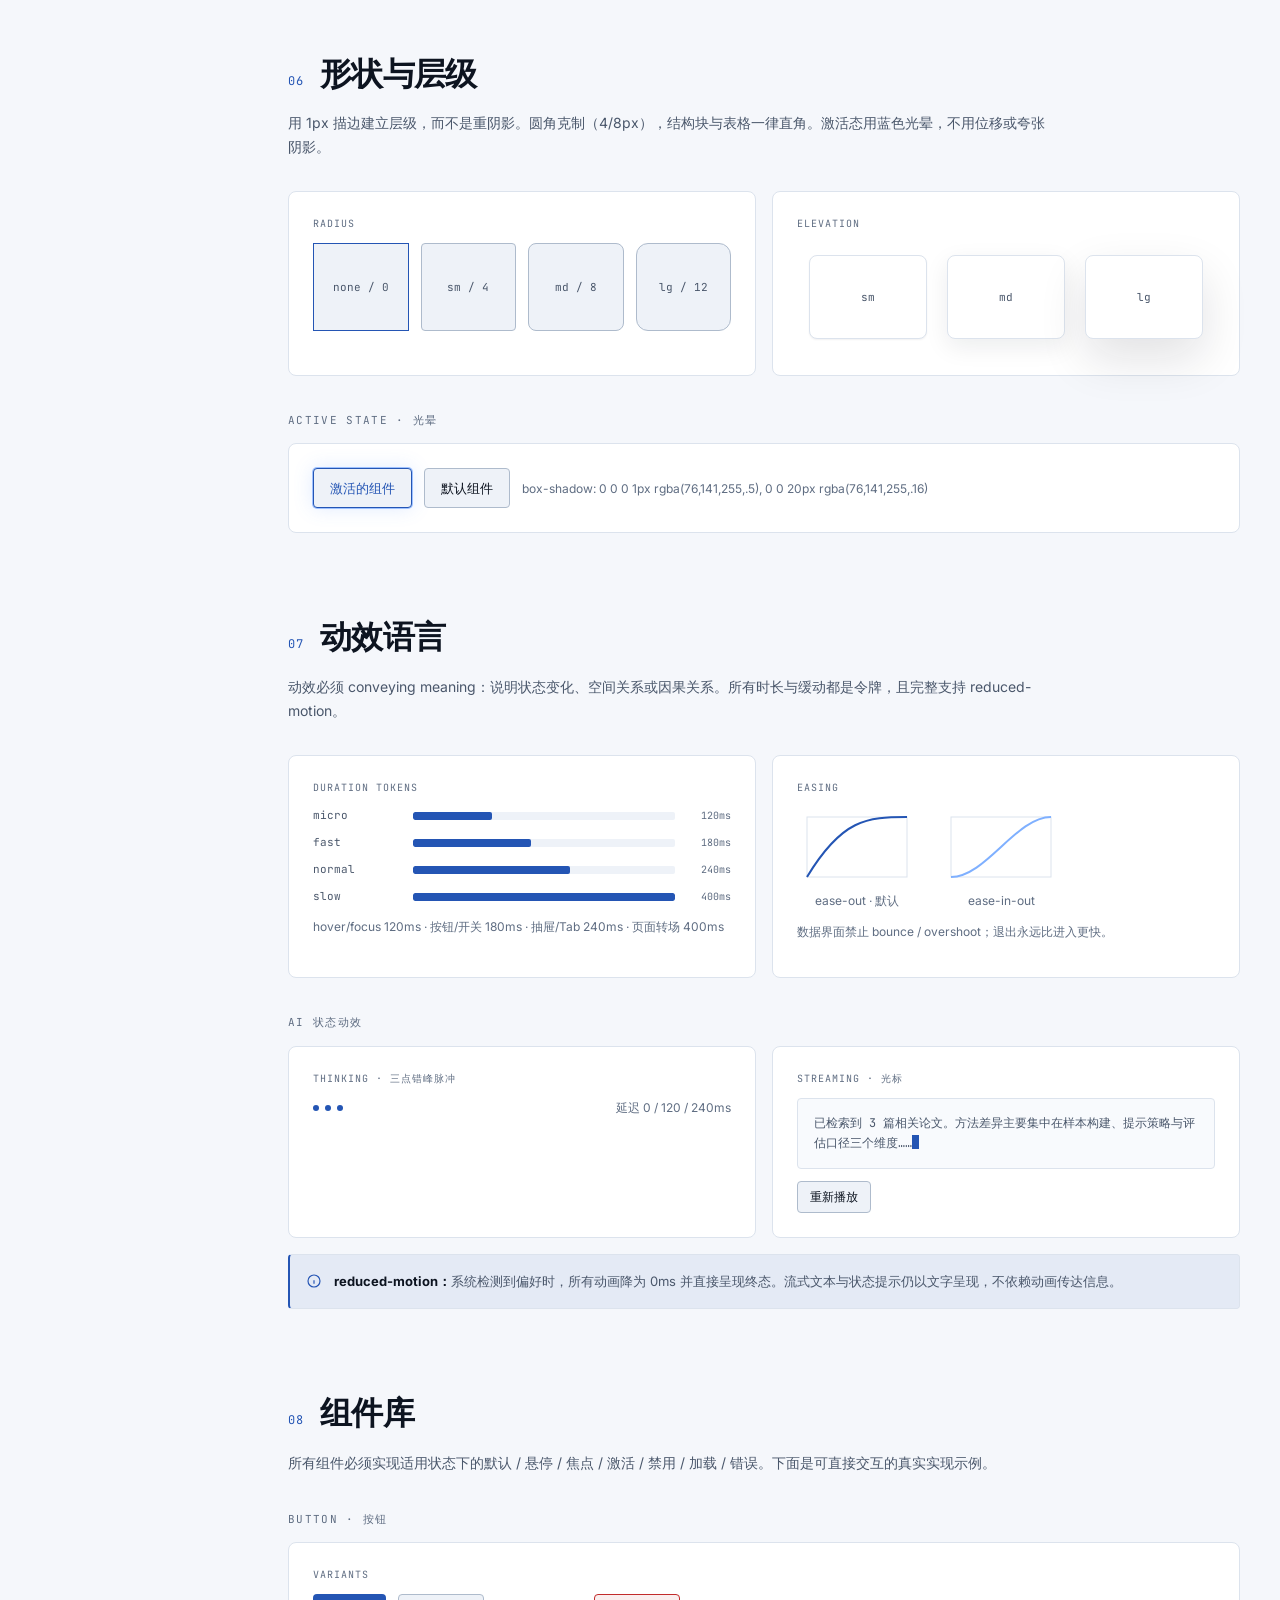
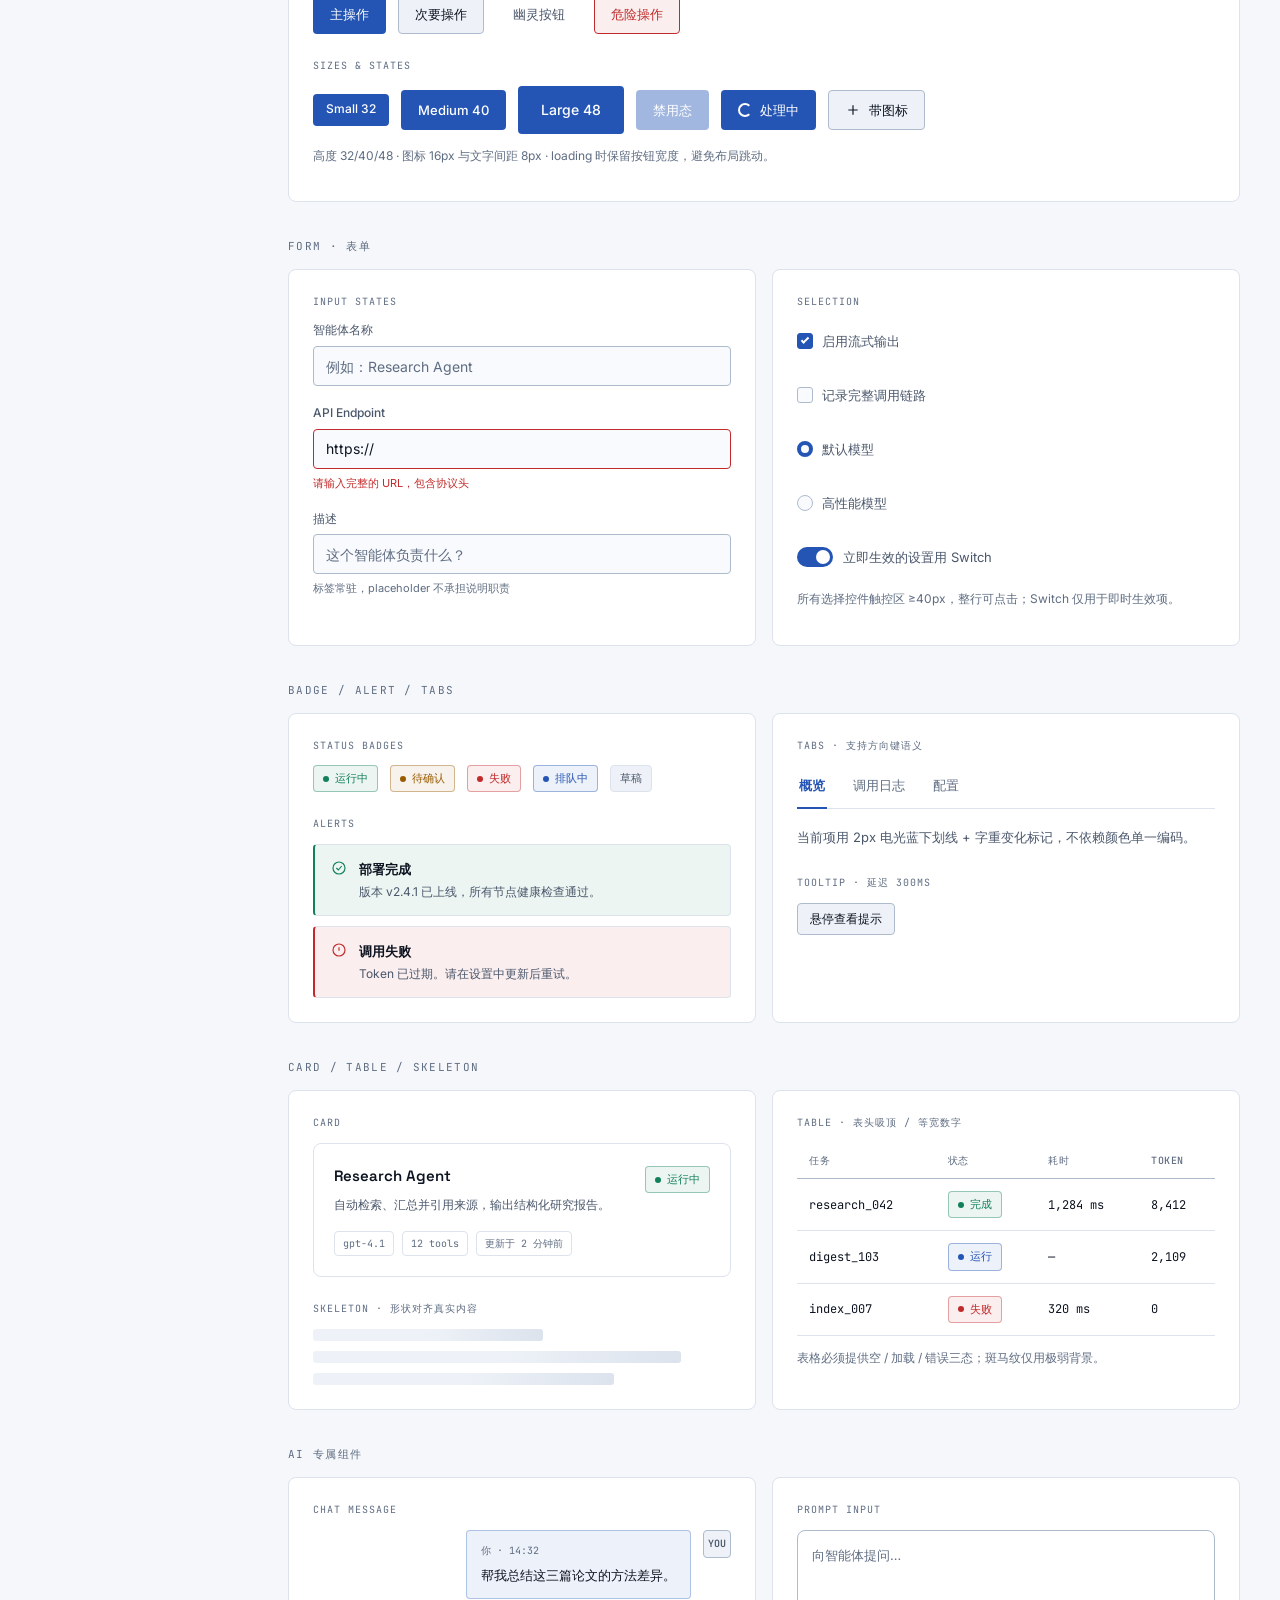
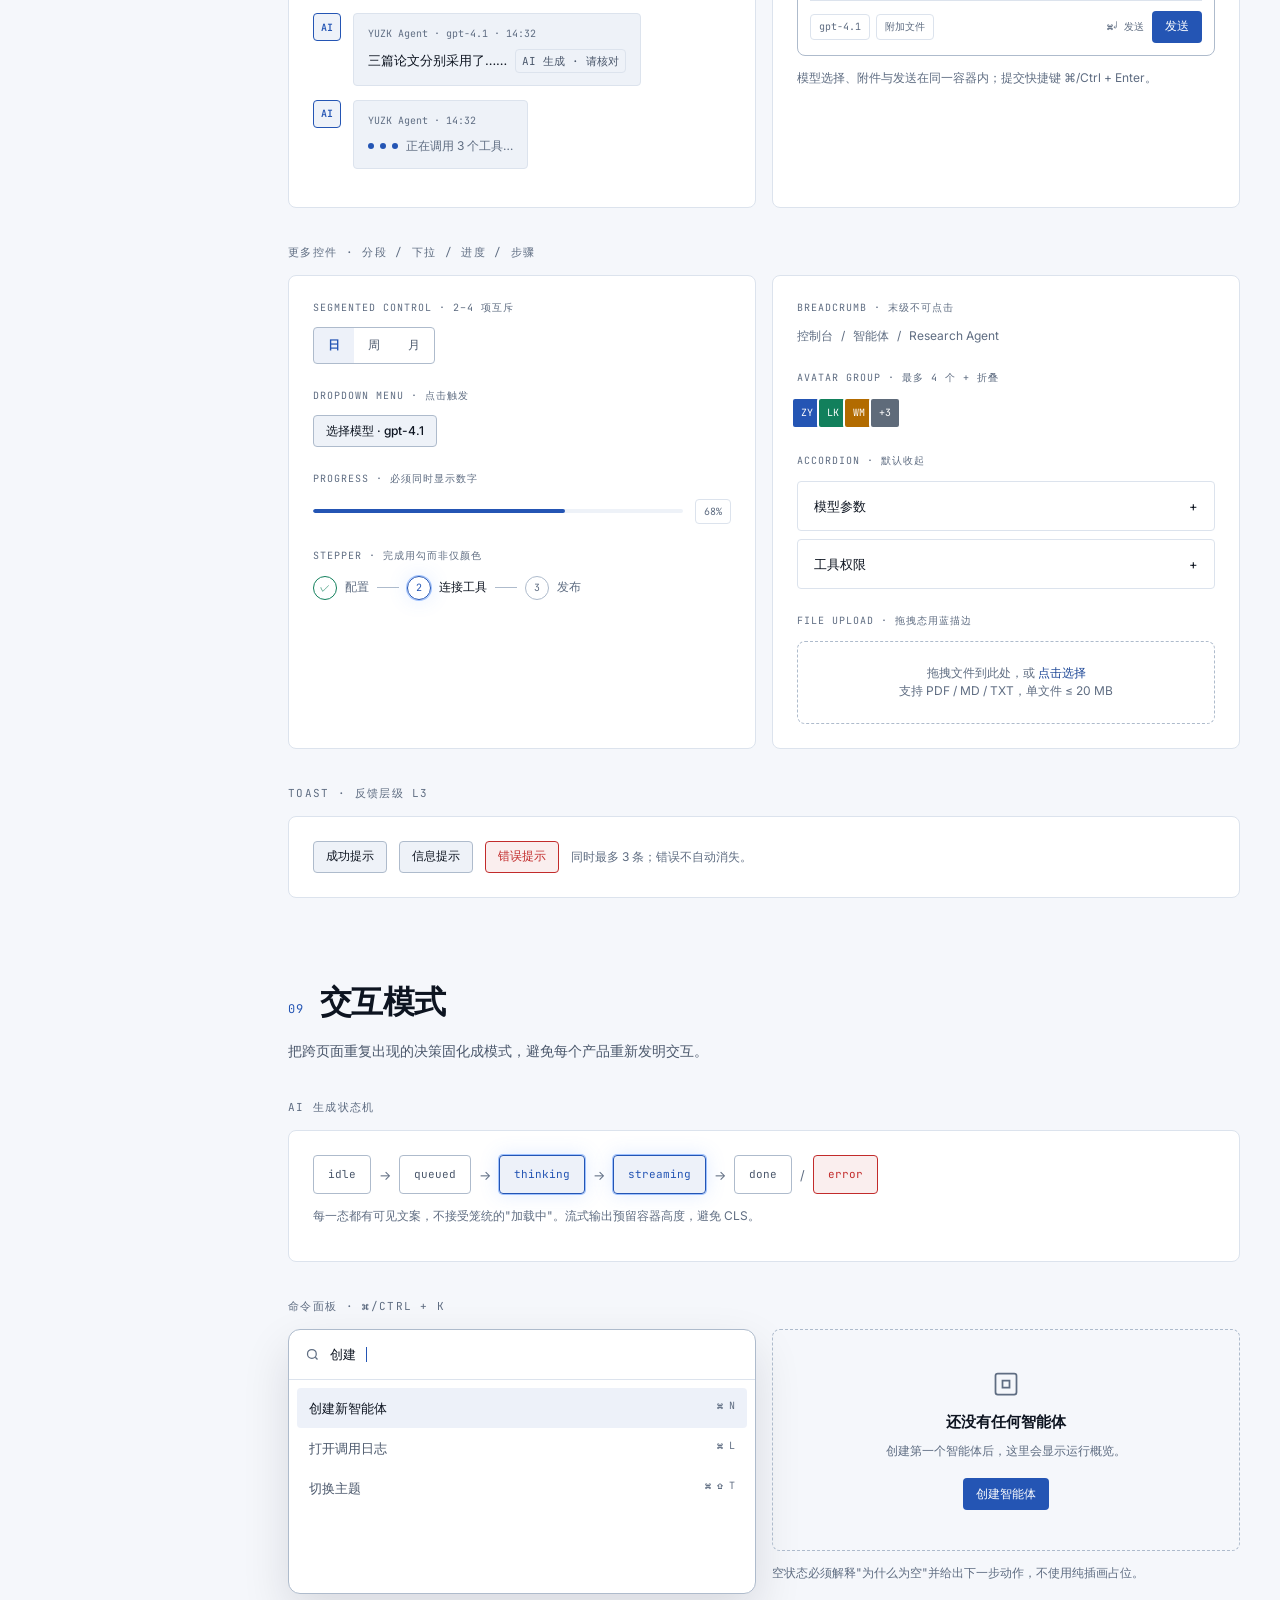
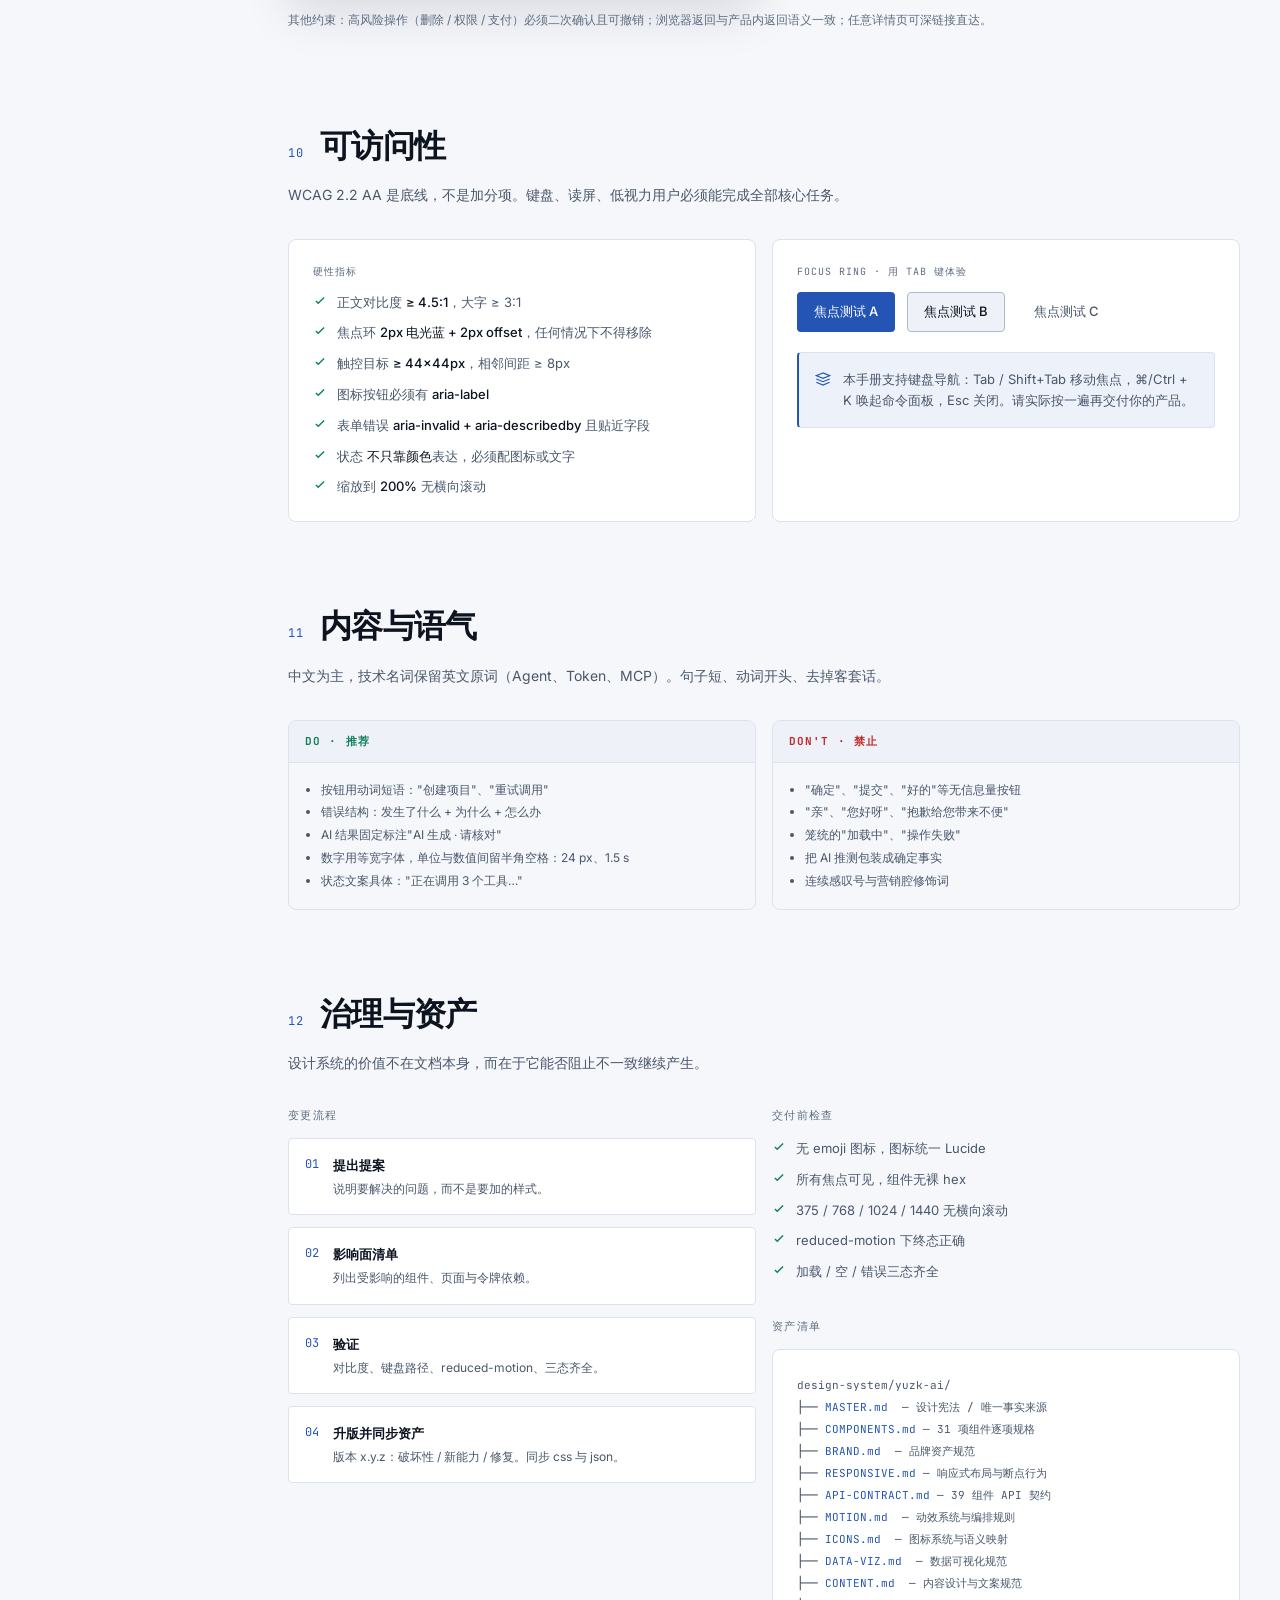
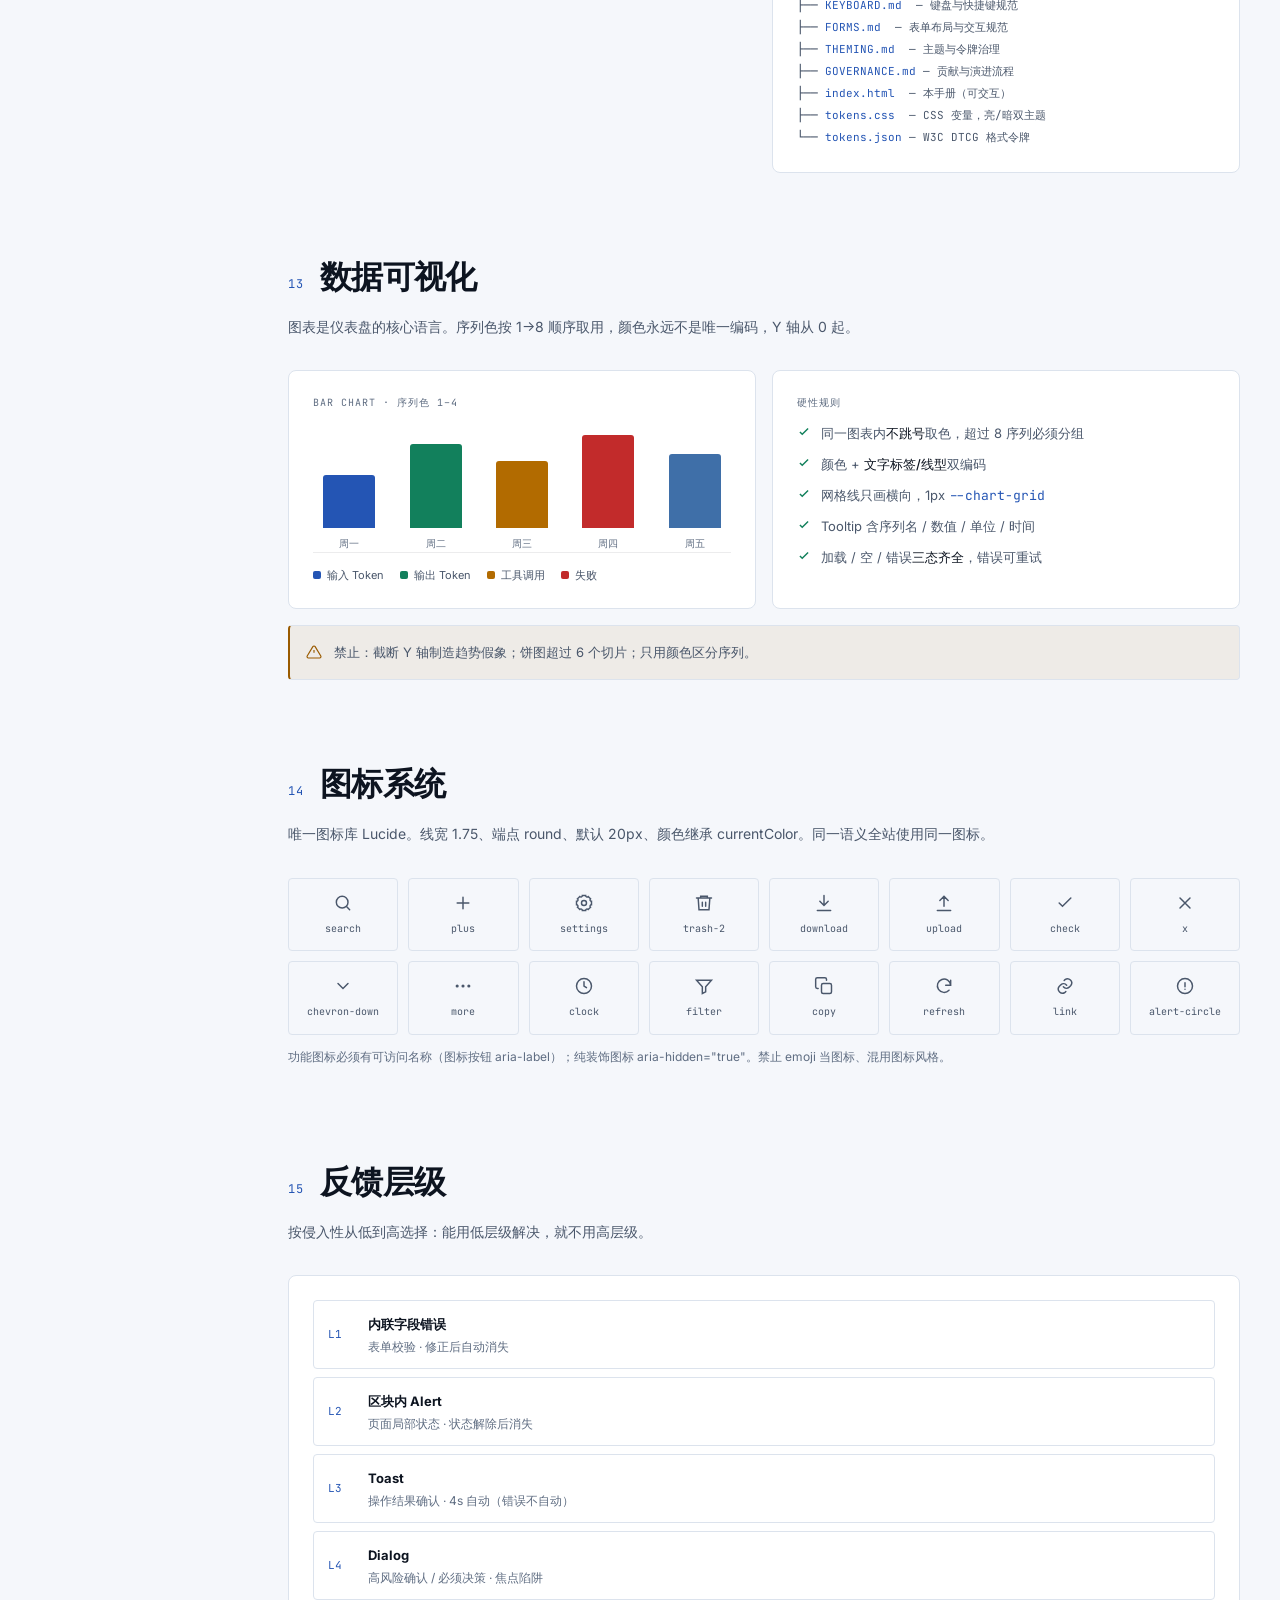
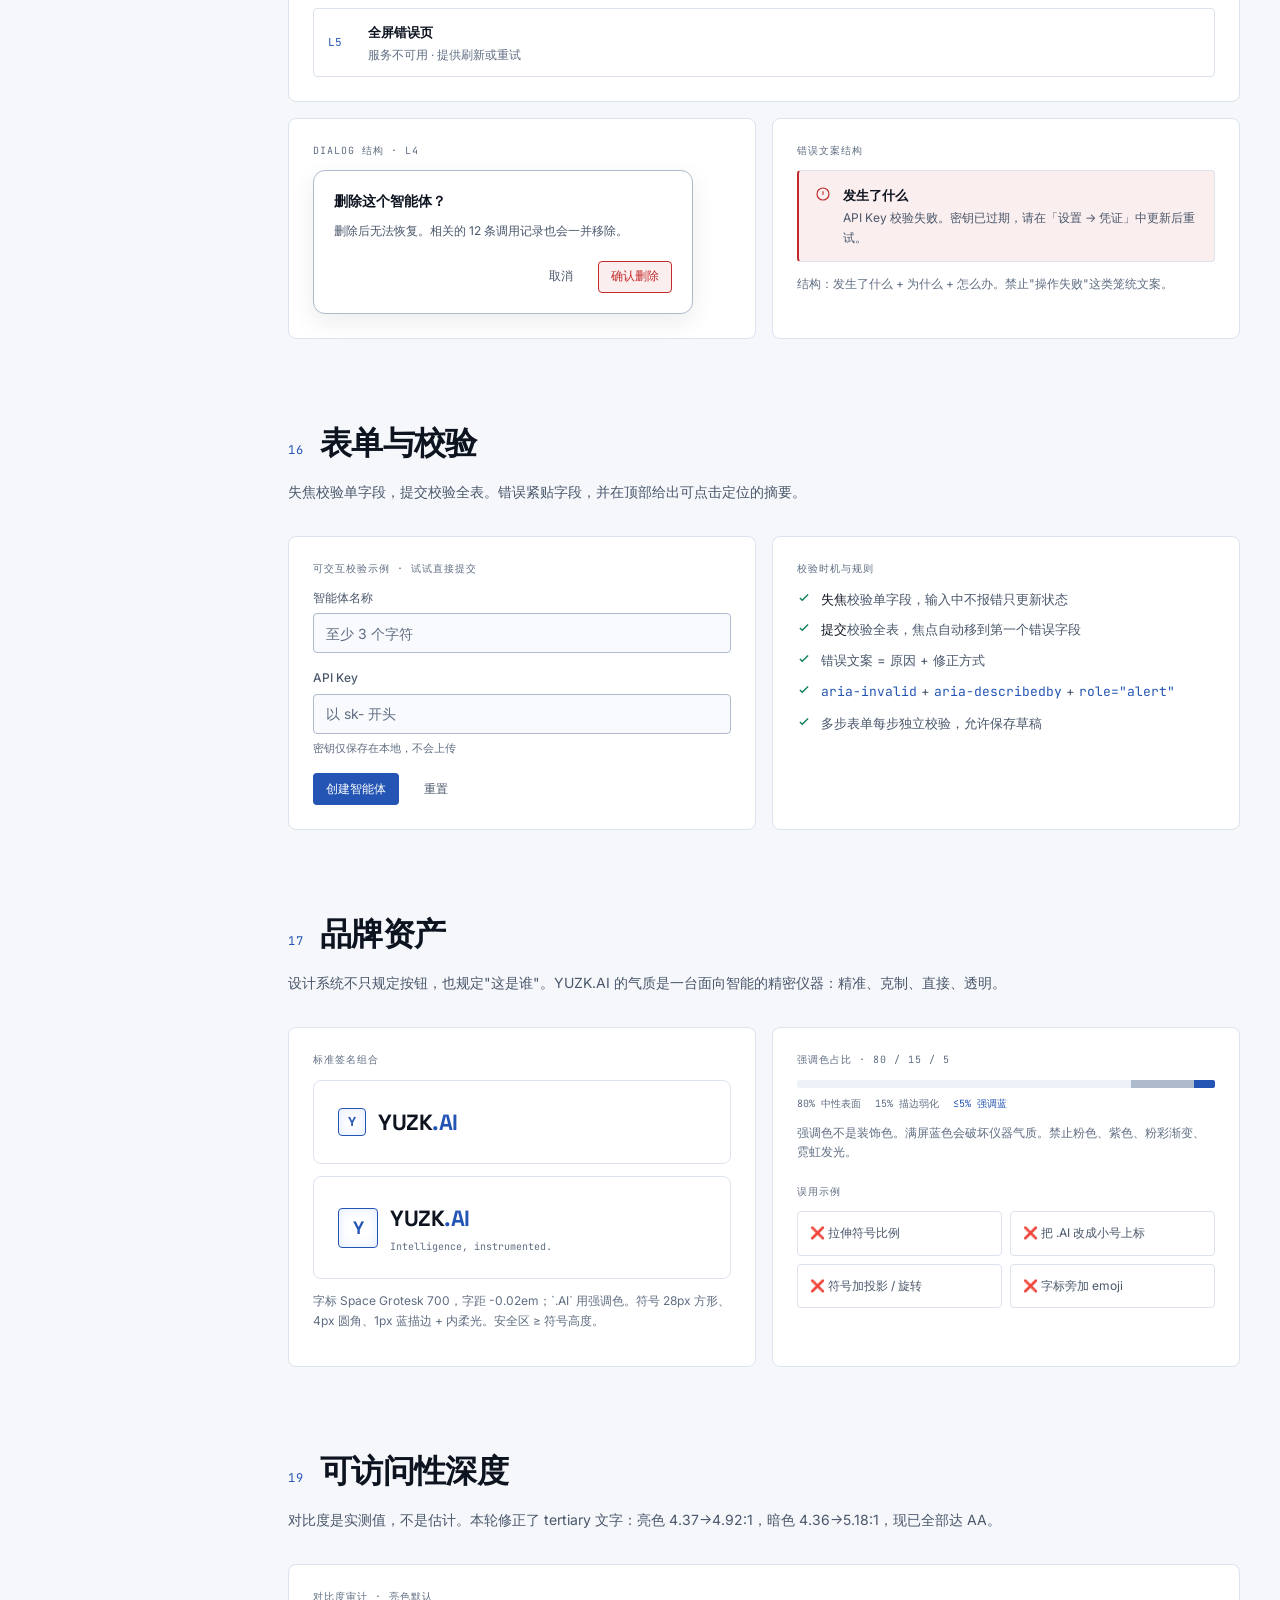
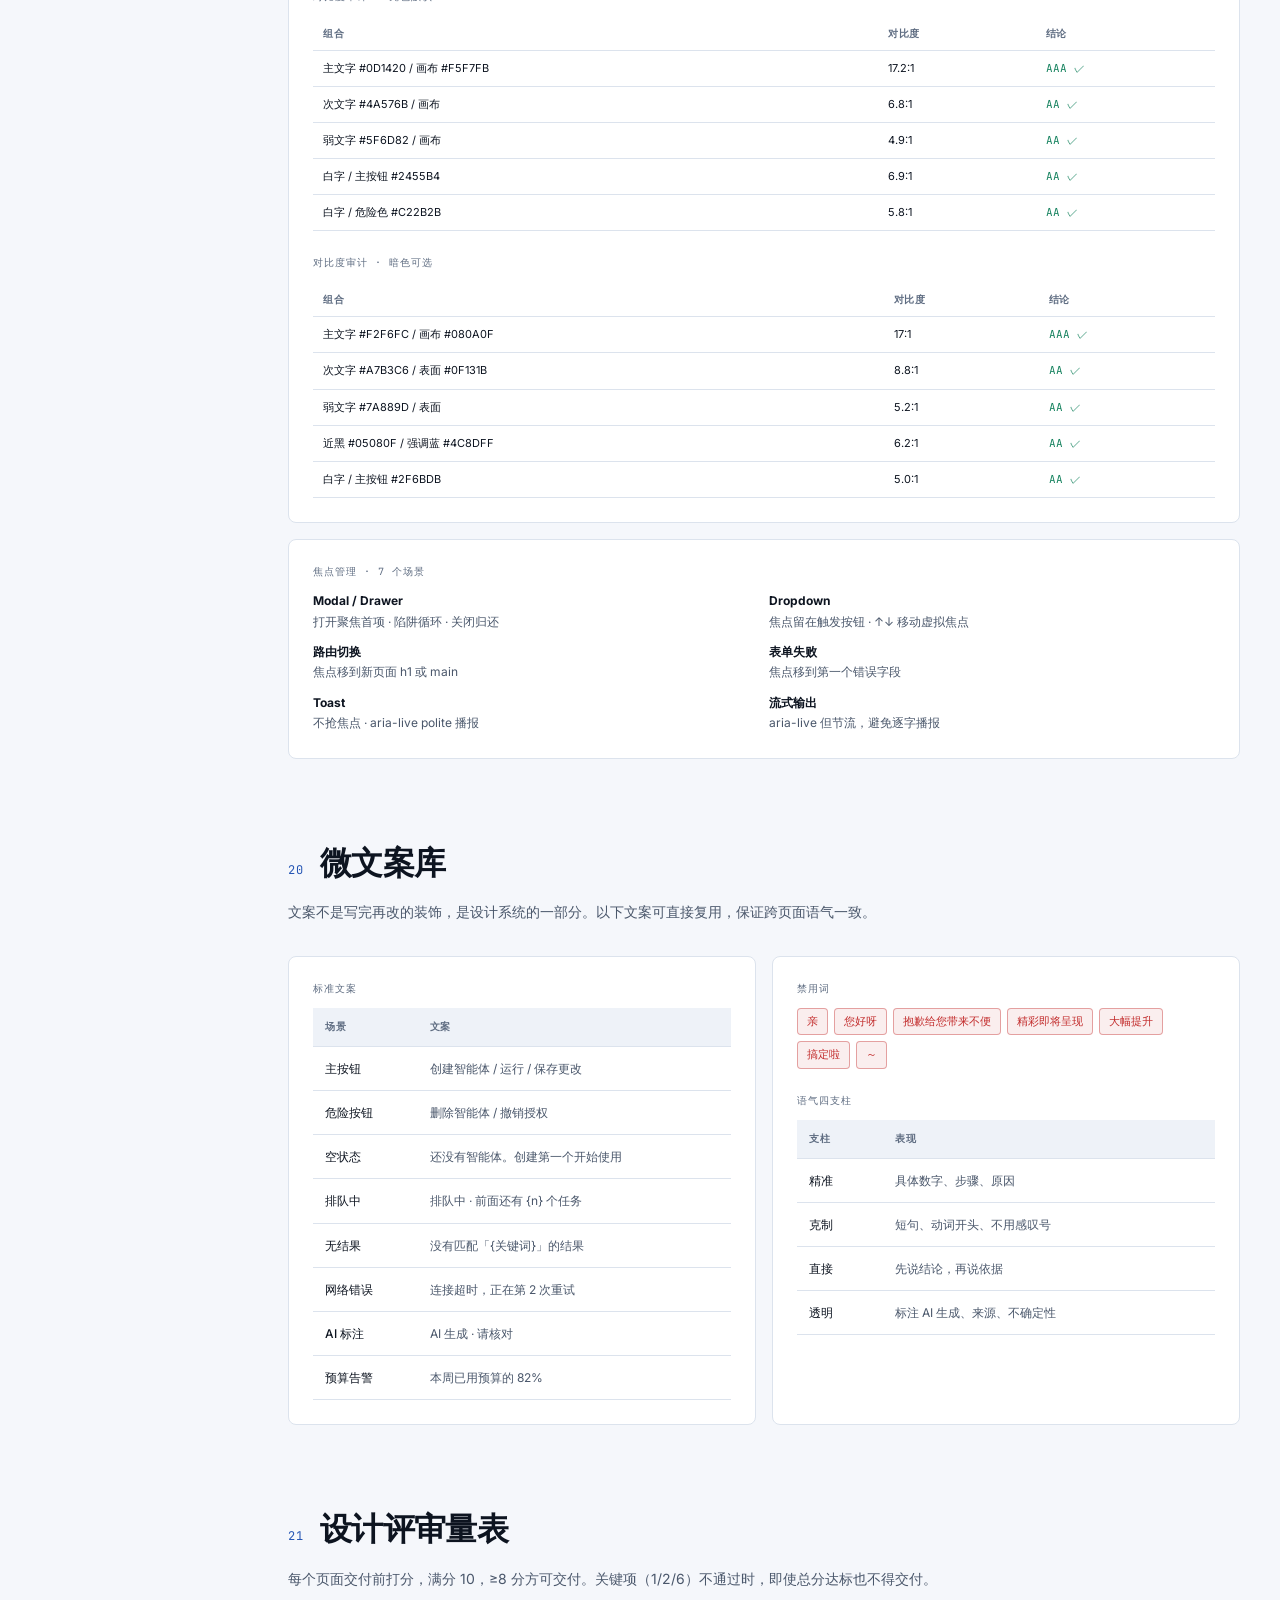
==== commit 2d7144c2: "feat: complete core design system with keyboard, forms, theming and governance" ====
--- a/preview.html
+++ b/preview.html
@@ -3,7 +3,7 @@
 <head>
 <meta charset="UTF-8">
 <meta name="viewport" content="width=device-width, initial-scale=1.0">
-<title>YUZK.AI — Design System v2.0.0</title>
+<title>YUZK.AI — Design System v2.1.0</title>
 <style>
 /* ==================== TOKENS ==================== */
 @import url('https://fonts.googleapis.com/css2?family=Inter:wght@400;500;600;700&family=JetBrains+Mono:wght@400;500;600&family=Space+Grotesk:wght@500;600;700&display=swap');
@@ -534,13 +534,18 @@
       <a href="#icons-system"><span class="num">27</span>图标系统</a>
       <a href="#dataviz-system"><span class="num">28</span>数据可视化</a>
       <a href="#content-system"><span class="num">29</span>内容设计</a>
+      <div class="nav-group">Core closure</div>
+      <a href="#keyboard-system"><span class="num">30</span>键盘与快捷键</a>
+      <a href="#forms-system"><span class="num">31</span>表单设计</a>
+      <a href="#theming-system"><span class="num">32</span>主题与令牌治理</a>
+      <a href="#governance-system"><span class="num">33</span>贡献与演进</a>
     </nav>
-    <div class="side-foot"><span><span class="dot-live"></span>v2.0.0</span><span>LIGHT FIRST</span></div>
+    <div class="side-foot"><span><span class="dot-live"></span>v2.1.0</span><span>LIGHT FIRST</span></div>
   </aside>
 
   <div class="main">
     <header class="topbar">
-      <div class="crumb">YUZK.AI / <b>DESIGN SYSTEM</b> / v2.0.0</div>
+      <div class="crumb">YUZK.AI / <b>DESIGN SYSTEM</b> / v2.1.0</div>
       <div class="tools">
         <button class="kbd" id="cmdOpen" aria-label="打开命令面板"><svg width="13" height="13" viewBox="0 0 24 24" fill="none" stroke="currentColor" stroke-width="2"><circle cx="11" cy="11" r="7"/><path d="m20 20-3.5-3.5"/></svg><kbd>⌘ K</kbd></button>
         <button class="icon-btn" id="densityBtn" title="切换密度" aria-label="切换紧凑密度"><svg width="15" height="15" viewBox="0 0 24 24" fill="none" stroke="currentColor" stroke-width="1.75"><path d="M4 6h16M4 12h16M4 18h16"/></svg></button>
@@ -1097,6 +1102,10 @@
               ├── <span style="color:var(--accent)">ICONS.md</span> &nbsp;— 图标系统与语义映射<br>
               ├── <span style="color:var(--accent)">DATA-VIZ.md</span> &nbsp;— 数据可视化规范<br>
               ├── <span style="color:var(--accent)">CONTENT.md</span> &nbsp;— 内容设计与文案规范<br>
+              ├── <span style="color:var(--accent)">KEYBOARD.md</span> &nbsp;— 键盘与快捷键规范<br>
+              ├── <span style="color:var(--accent)">FORMS.md</span> &nbsp;— 表单布局与交互规范<br>
+              ├── <span style="color:var(--accent)">THEMING.md</span> &nbsp;— 主题与令牌治理<br>
+              ├── <span style="color:var(--accent)">GOVERNANCE.md</span> — 贡献与演进流程<br>
               ├── <span style="color:var(--accent)">index.html</span> &nbsp;— 本手册（可交互）<br>
               ├── <span style="color:var(--accent)">tokens.css</span> &nbsp;— CSS 变量，亮/暗双主题<br>
               └── <span style="color:var(--accent)">tokens.json</span> — W3C DTCG 格式令牌
@@ -1655,8 +1664,89 @@
         </div>
       </section>
 
+      <!-- 30 KEYBOARD -->
+      <section class="section" id="keyboard-system">
+        <div class="sec-head"><span class="sec-num">30</span><h2>键盘与快捷键</h2></div>
+        <p class="sec-desc">键盘路径是可用性的底线。全局键位统一，组件级键盘规则落地在各组件规格中。完整规范见 <code style="color:var(--accent)">KEYBOARD.md</code>。</p>
+        <div class="panel panel-pad" style="overflow-x:auto">
+          <table class="spec-table">
+            <thead><tr><th>键位</th><th>动作</th><th>作用域</th></tr></thead>
+            <tbody>
+              <tr><td>⌘/Ctrl + K</td><td>打开命令面板</td><td>全局</td></tr>
+              <tr><td>⌘/Ctrl + /</td><td>快捷键帮助</td><td>全局</td></tr>
+              <tr><td>Esc</td><td>关闭 / 取消</td><td>浮层、Modal、Drawer</td></tr>
+              <tr><td>⌘/Ctrl + Enter</td><td>提交</td><td>表单、PromptInput</td></tr>
+              <tr><td>Tab / Shift+Tab</td><td>顺序导航</td><td>全局</td></tr>
+            </tbody>
+          </table>
+        </div>
+        <div class="callout" style="margin-top:16px">
+          <svg width="16" height="16" viewBox="0 0 24 24" fill="none" stroke="currentColor" stroke-width="1.75"><path d="M12 3 2 7l10 4 10-4-10-4Z"/><path d="M2 12l10 4 10-4M2 17l10 4 10-4"/></svg>
+          <div><b>优先级：</b>全局键 &gt; 组件键 &gt; 浏览器保留键。禁止占用 Ctrl+W / Ctrl+T。焦点陷阱仅 Modal / Drawer，且 Esc 可退出、关闭后焦点归还。</div>
+        </div>
+      </section>
+
+      <!-- 31 FORMS -->
+      <section class="section" id="forms-system">
+        <div class="sec-head"><span class="sec-num">31</span><h2>表单设计</h2></div>
+        <p class="sec-desc">§16 定义校验反馈，本章定义表单结构与交互。标签清晰、默认值合理、错误可恢复。完整规范见 <code style="color:var(--accent)">FORMS.md</code>。</p>
+        <div class="grid g2">
+          <div class="panel panel-pad">
+            <div class="demo-label">结构规则</div>
+            <div class="checklist">
+              <li><svg width="14" height="14" viewBox="0 0 24 24" fill="none" stroke="currentColor" stroke-width="2.5"><path d="m5 12 4 4L19 6"/></svg><span>标签默认置顶，禁止 placeholder 代替标签</span></li>
+              <li><svg width="14" height="14" viewBox="0 0 24 24" fill="none" stroke="currentColor" stroke-width="2.5"><path d="m5 12 4 4L19 6"/></svg><span>单列为主，多列仅用于强相关字段</span></li>
+              <li><svg width="14" height="14" viewBox="0 0 24 24" fill="none" stroke="currentColor" stroke-width="2.5"><path d="m5 12 4 4L19 6"/></svg><span>字段宽度按令牌分档，不手写固定宽度</span></li>
+            </div>
+          </div>
+          <div class="panel panel-pad">
+            <div class="demo-label">提交行为</div>
+            <div class="checklist">
+              <li><svg width="14" height="14" viewBox="0 0 24 24" fill="none" stroke="currentColor" stroke-width="2.5"><path d="m5 12 4 4L19 6"/></svg><span>提交中防重复，失败保留输入，成功给出去向</span></li>
+              <li><svg width="14" height="14" viewBox="0 0 24 24" fill="none" stroke="currentColor" stroke-width="2.5"><path d="m5 12 4 4L19 6"/></svg><span>未保存离开必须确认；多步返回不丢数据</span></li>
+              <li><svg width="14" height="14" viewBox="0 0 24 24" fill="none" stroke="currentColor" stroke-width="2.5"><path d="m5 12 4 4L19 6"/></svg><span>危险操作需输入确认词</span></li>
+            </div>
+          </div>
+        </div>
+      </section>
+
+      <!-- 32 THEMING -->
+      <section class="section" id="theming-system">
+        <div class="sec-head"><span class="sec-num">32</span><h2>主题与令牌治理</h2></div>
+        <p class="sec-desc">令牌是设计系统的唯一接口。三层模型 primitive → semantic → component，组件只引用语义层。完整规范见 <code style="color:var(--accent)">THEMING.md</code>。</p>
+        <div class="lt-grid">
+          <div class="lt"><h4>primitive 原语层</h4><p>色值、间距、字号的原始定义，不直接给组件用。</p></div>
+          <div class="lt"><h4>semantic 语义层</h4><p>bg / text / border / action / state，主题切换的唯一作用面。</p></div>
+          <div class="lt"><h4>component 组件层</h4><p>组件专属映射，引用语义层，禁止跨层与裸 hex。</p></div>
+        </div>
+        <div class="callout" style="margin-top:16px">
+          <svg width="16" height="16" viewBox="0 0 24 24" fill="none" stroke="currentColor" stroke-width="1.75"><path d="M12 3 2 7l10 4 10-4-10-4Z"/><path d="M2 12l10 4 10-4M2 17l10 4 10-4"/></svg>
+          <div><b>唯一强调色：</b>亮色 #2455B4、暗色 #4C8DFF；#4C8DFF 上禁止白字。弃用令牌需共存一个版本 + 迁移映射后再移除。</div>
+        </div>
+      </section>
+
+      <!-- 33 GOVERNANCE -->
+      <section class="section" id="governance-system">
+        <div class="sec-head"><span class="sec-num">33</span><h2>贡献与演进</h2></div>
+        <p class="sec-desc">设计系统靠治理活下去。贡献分六类、审批按类型分级、评审执行量表。完整规范见 <code style="color:var(--accent)">GOVERNANCE.md</code>。</p>
+        <div class="panel panel-pad" style="overflow-x:auto">
+          <table class="spec-table">
+            <thead><tr><th>版本</th><th>判定</th><th>例子</th></tr></thead>
+            <tbody>
+              <tr><td>major</td><td>破坏性变更</td><td>删除令牌、改组件 API、视觉大改</td></tr>
+              <tr><td>minor</td><td>新增能力</td><td>新组件、新令牌、新规范文档</td></tr>
+              <tr><td>patch</td><td>修复</td><td>文案修正、示例补充、缺陷修复</td></tr>
+            </tbody>
+          </table>
+        </div>
+        <div class="callout" style="margin-top:16px">
+          <svg width="16" height="16" viewBox="0 0 24 24" fill="none" stroke="currentColor" stroke-width="1.75"><path d="M12 3 2 7l10 4 10-4-10-4Z"/><path d="M2 12l10 4 10-4M2 17l10 4 10-4"/></svg>
+          <div>评审 ≥8 分交付，<b>对比度 / 键盘路径 / 裸 hex 一票否决</b>。核心层 breaking change 时私有 product-patterns 仓库必须同步响应，禁止反向依赖。</div>
+        </div>
+      </section>
+
       <footer class="footer">
-        <span>YUZK.AI DESIGN SYSTEM · v2.0.0 · 2026-11-22</span>
+        <span>YUZK.AI DESIGN SYSTEM · v2.1.0 · 2026-11-22</span>
         <span>SIGNAL OVER DECORATION</span>
       </footer>
     </main>
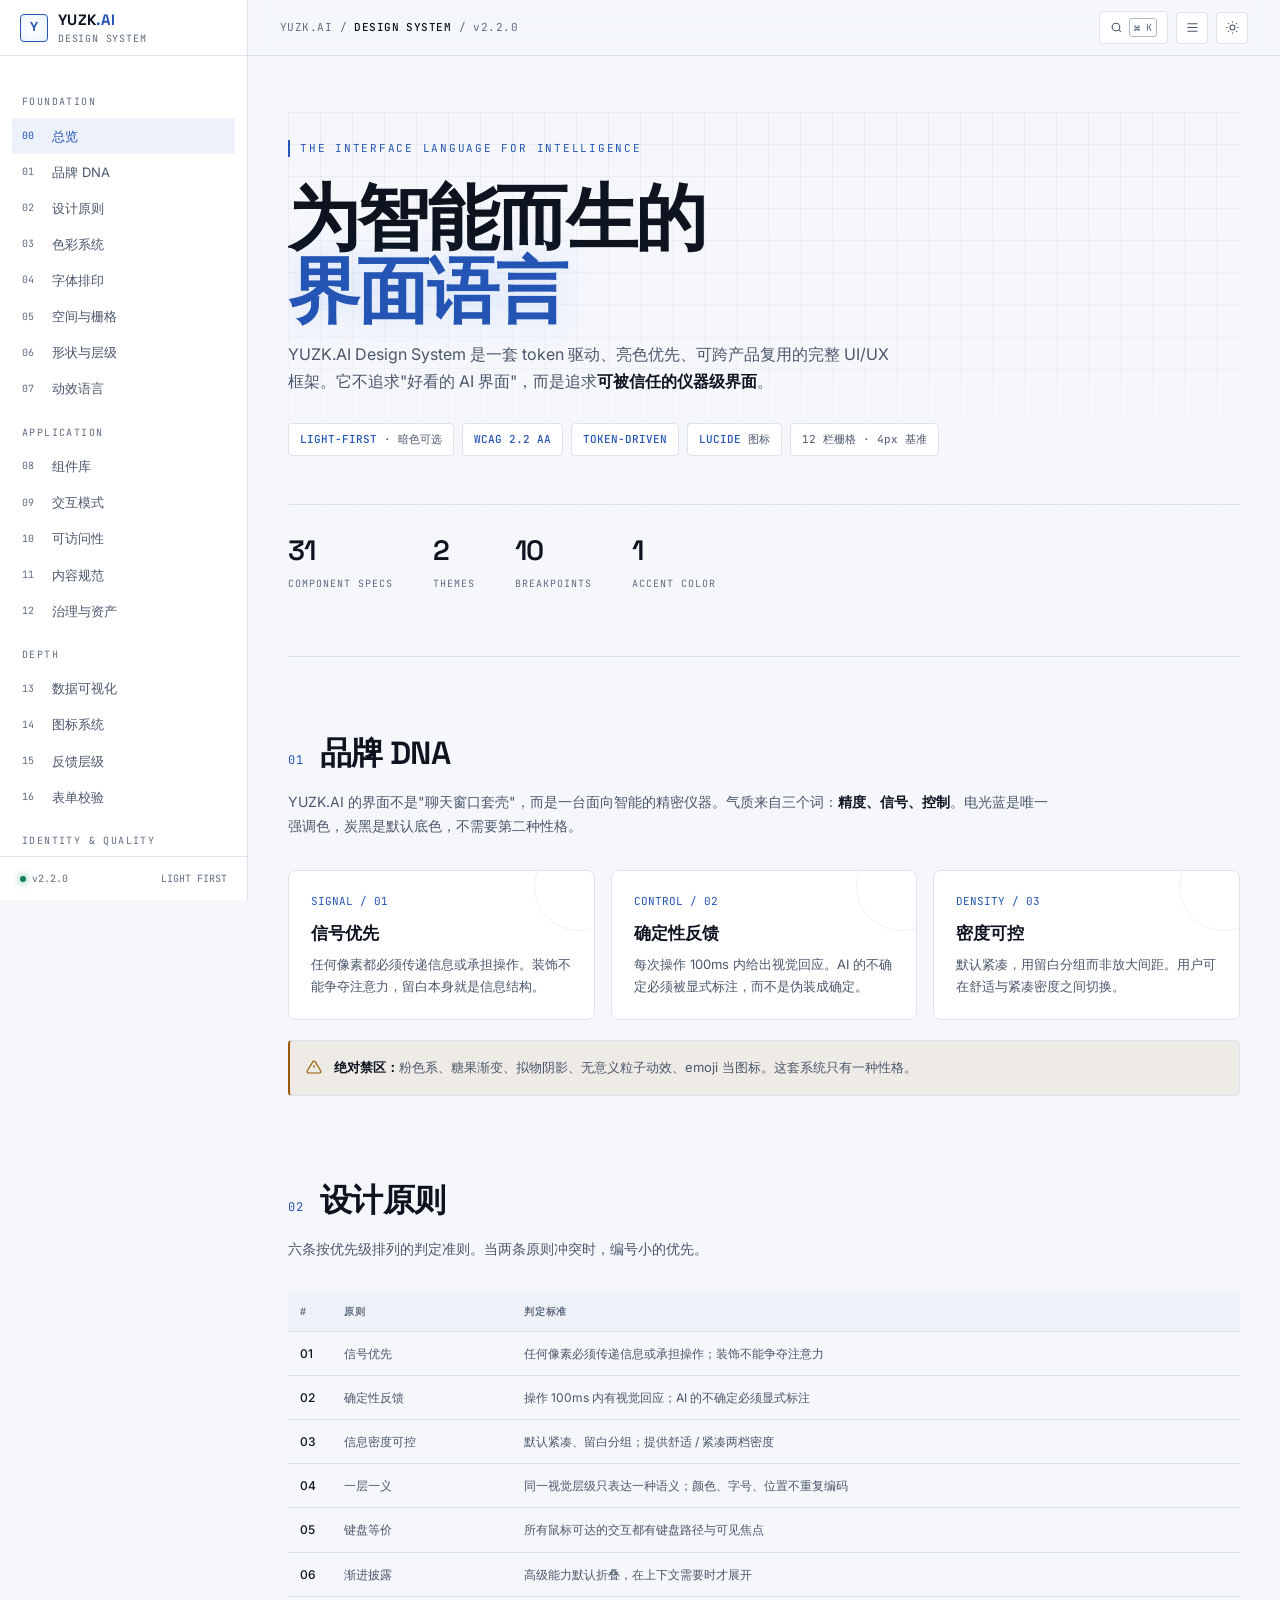
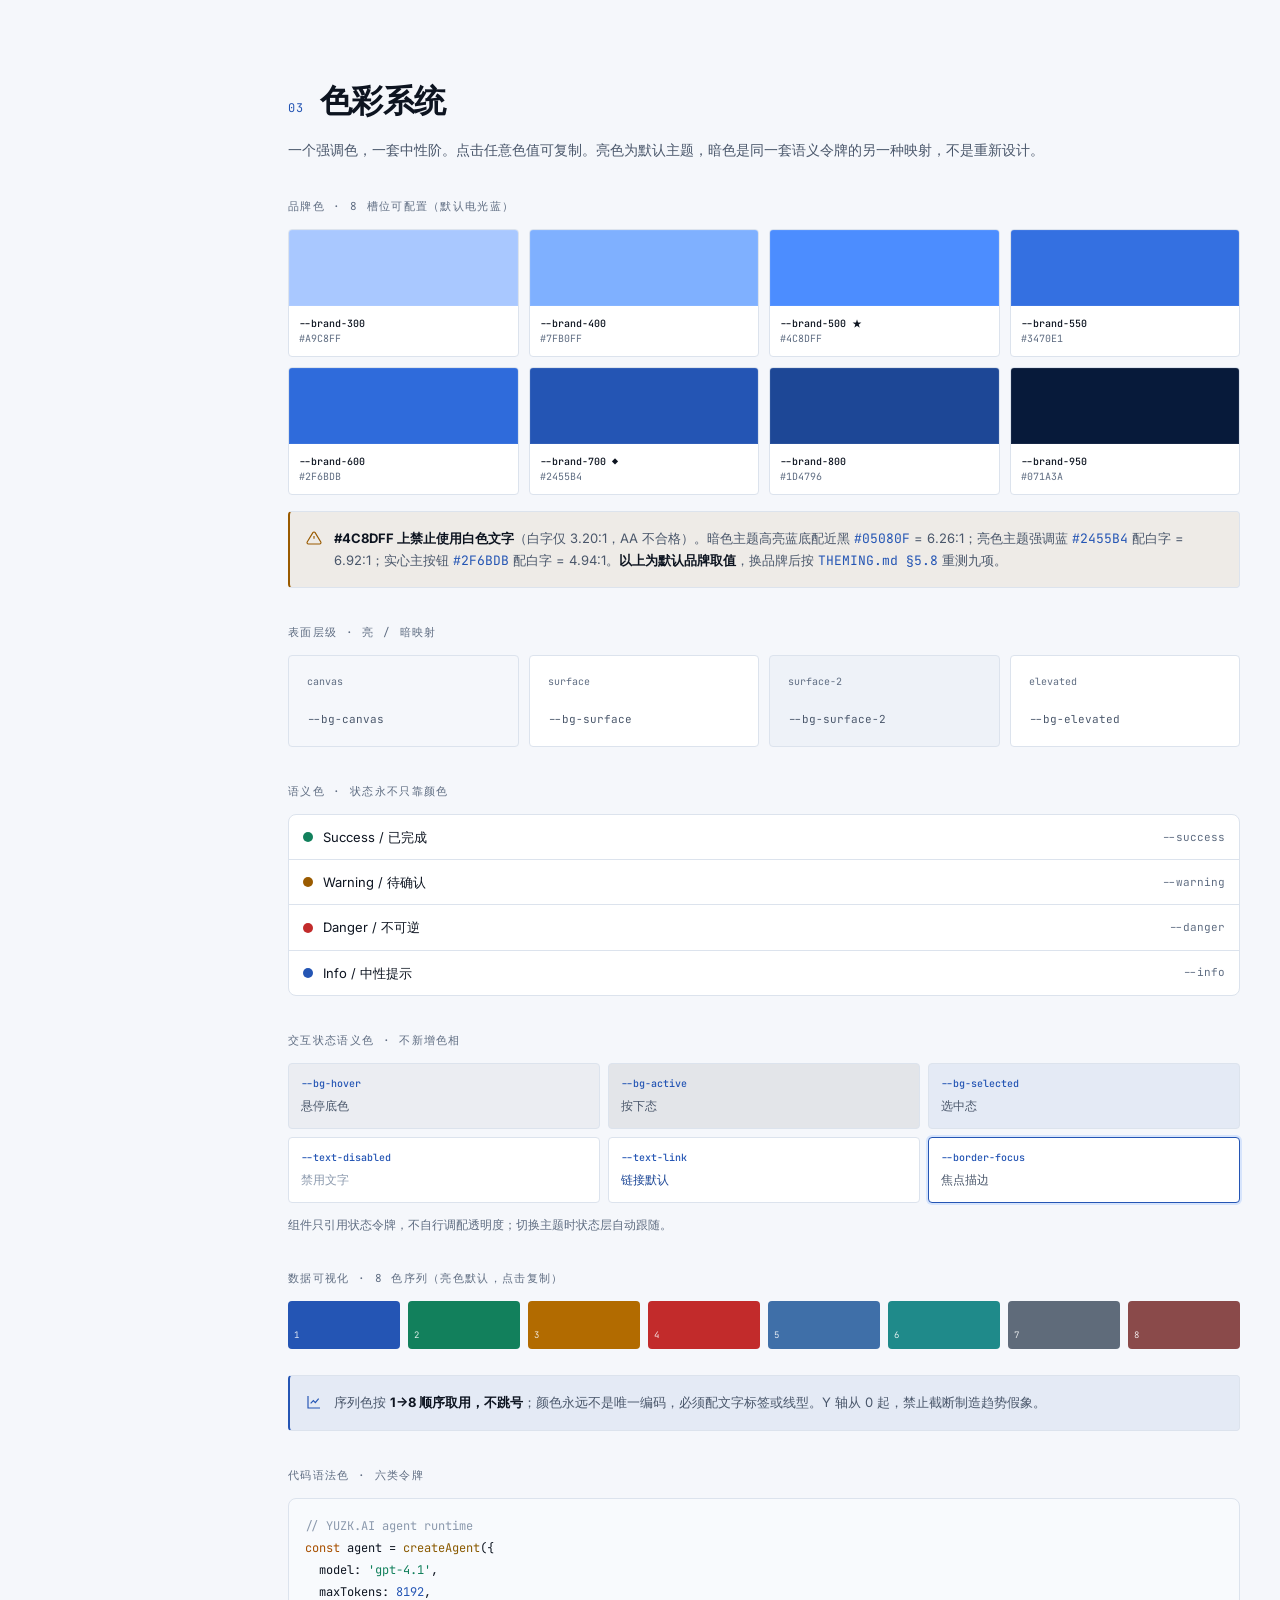
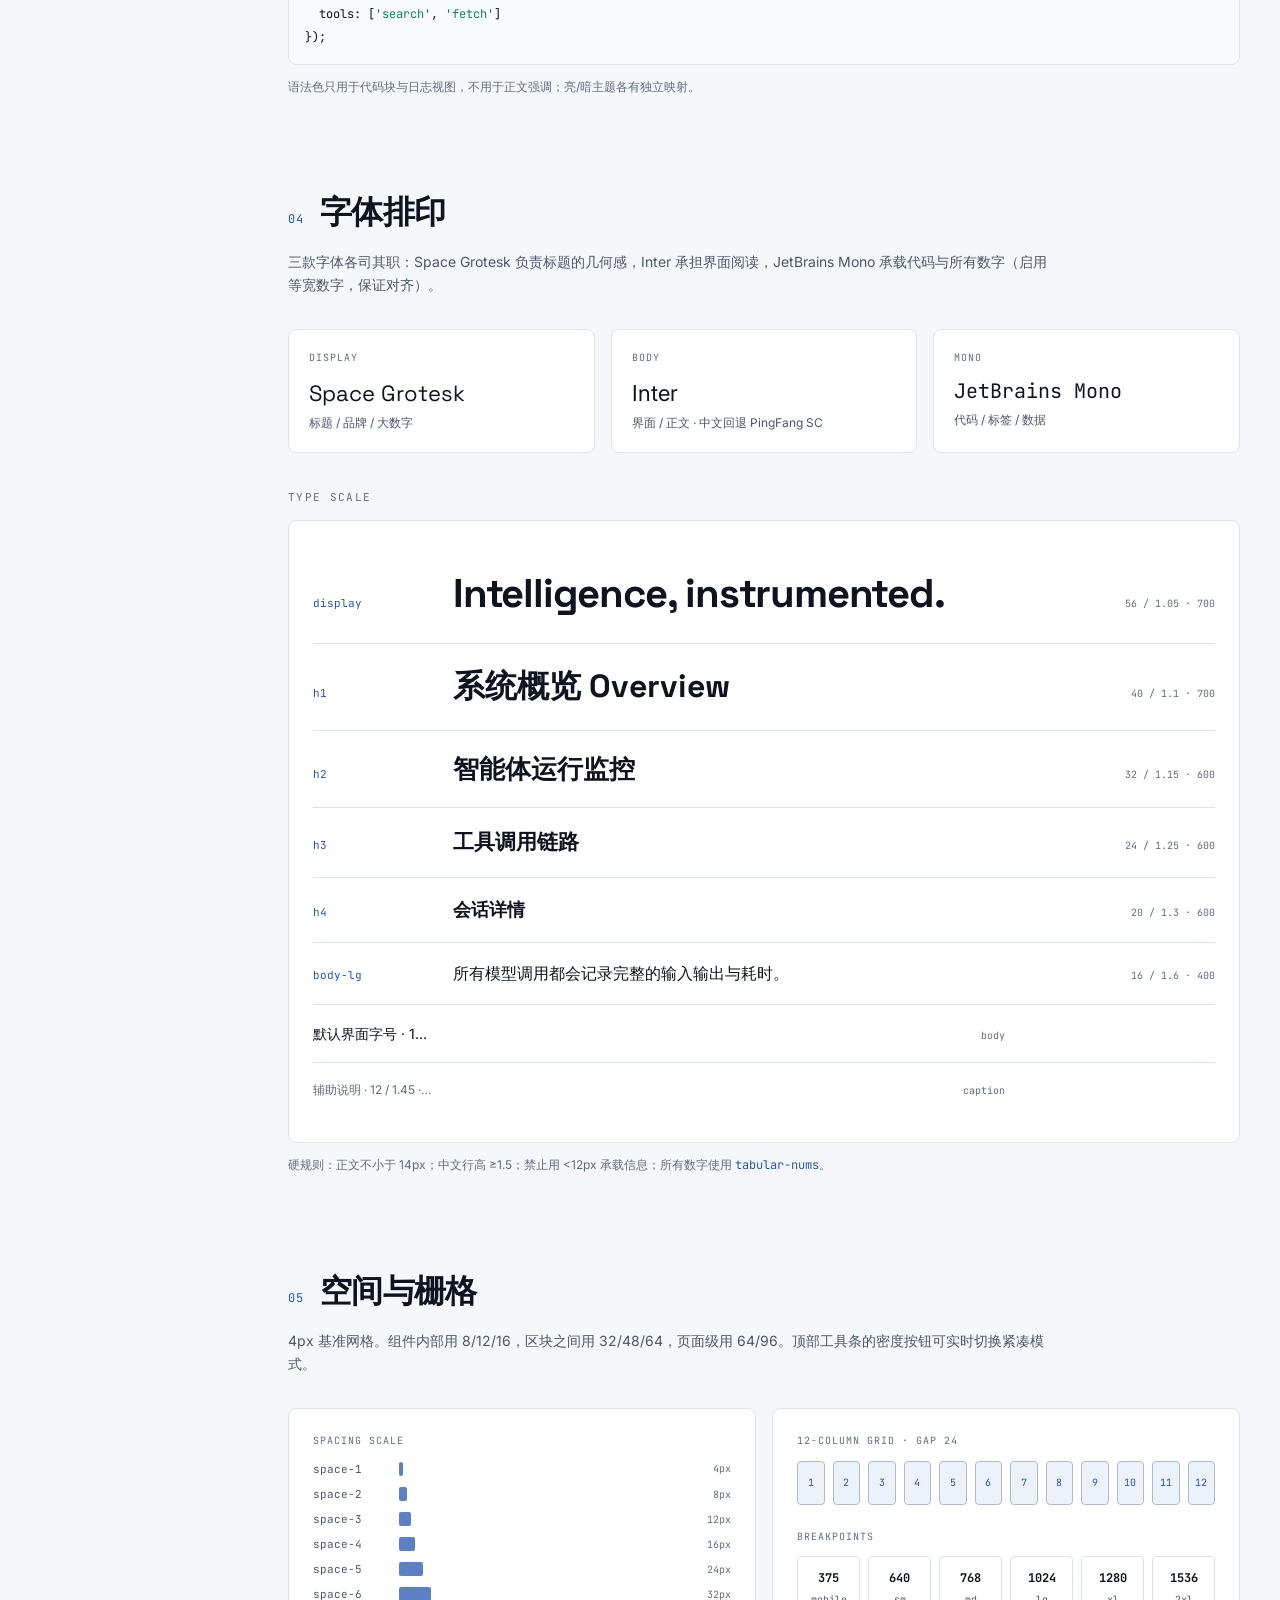
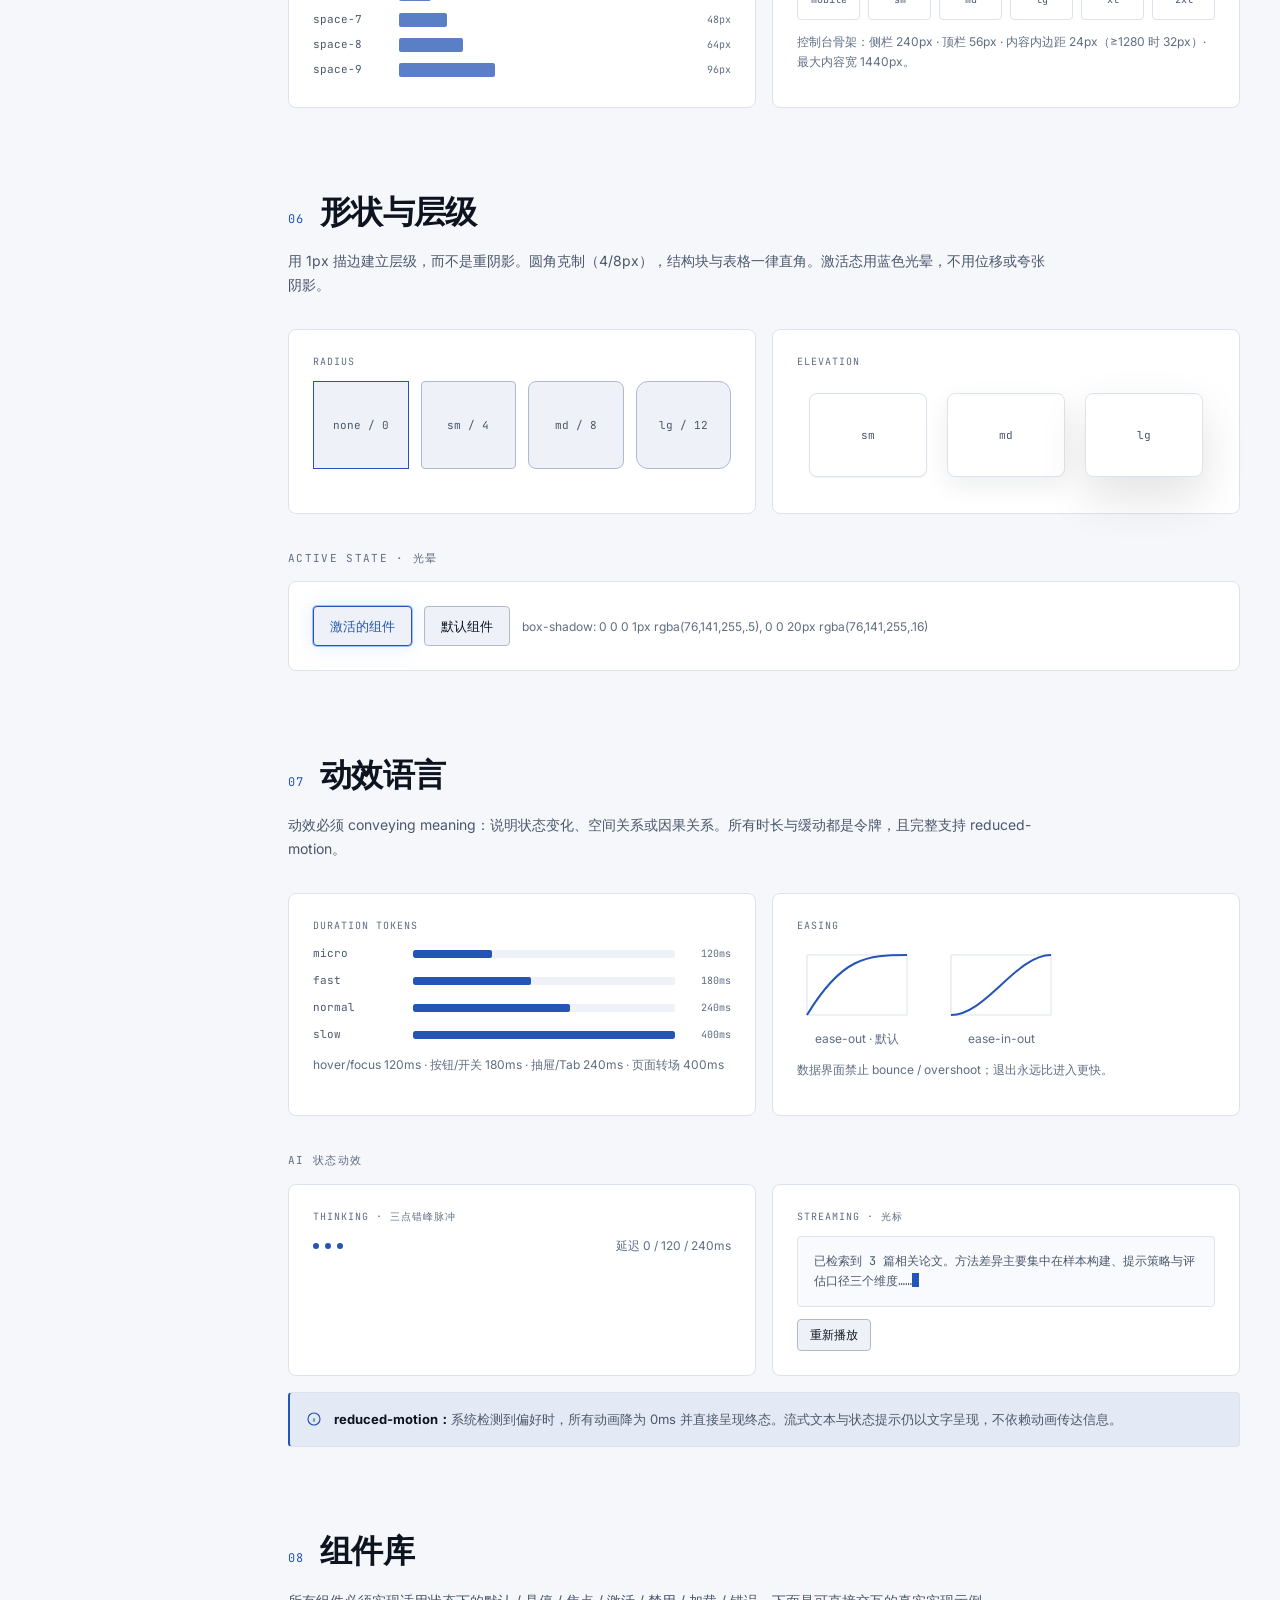
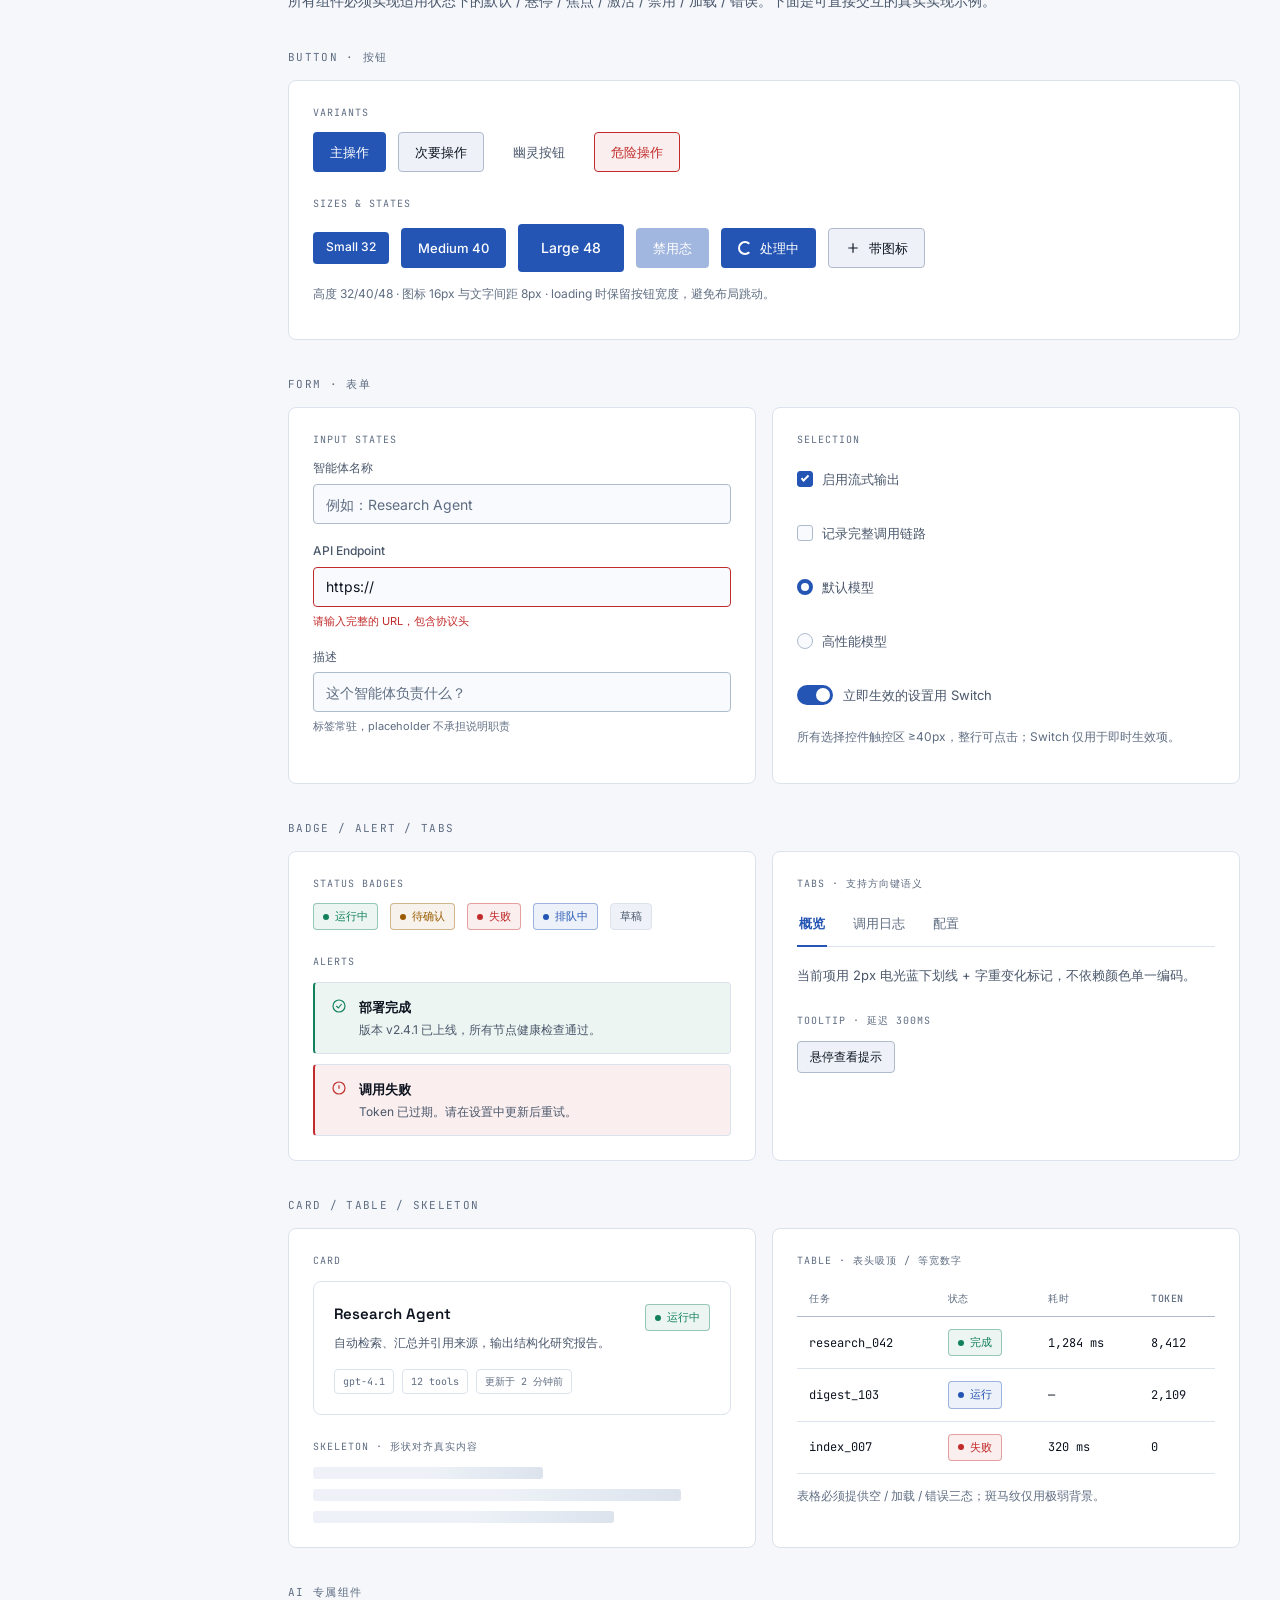
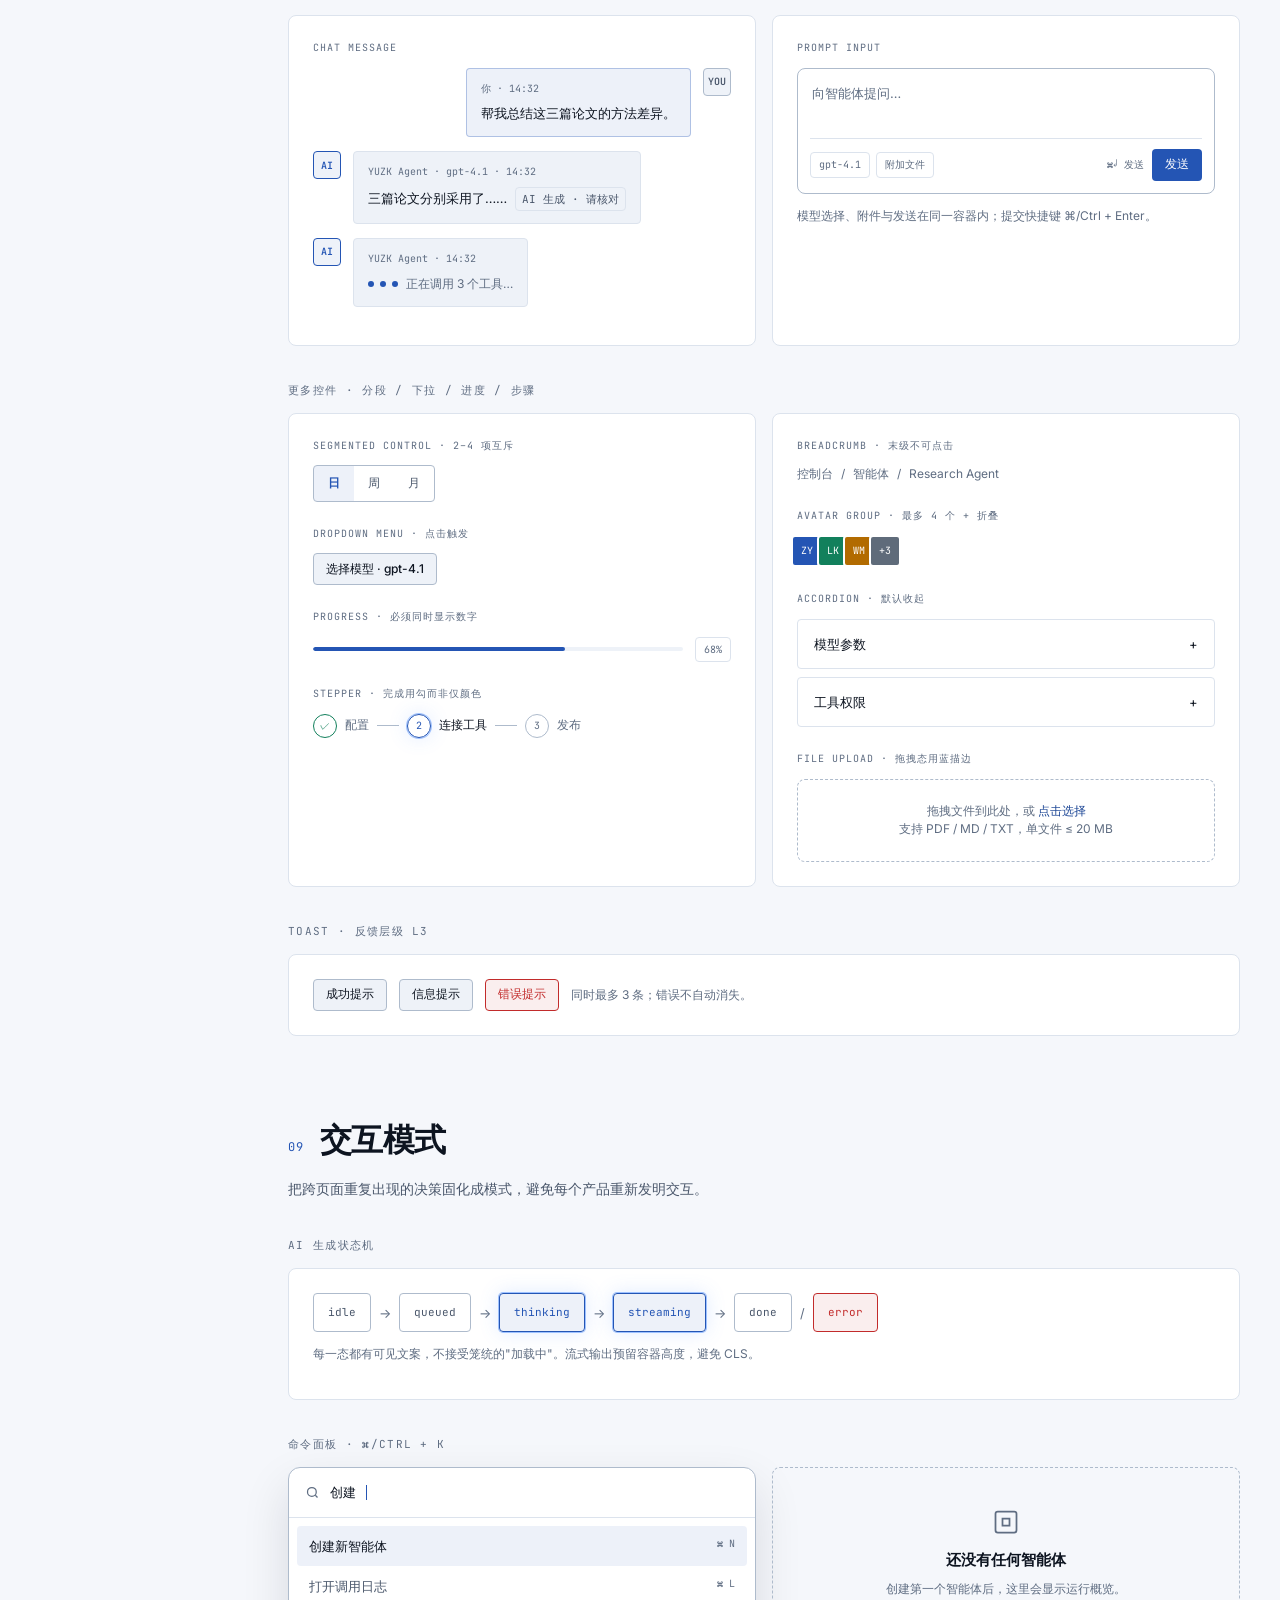
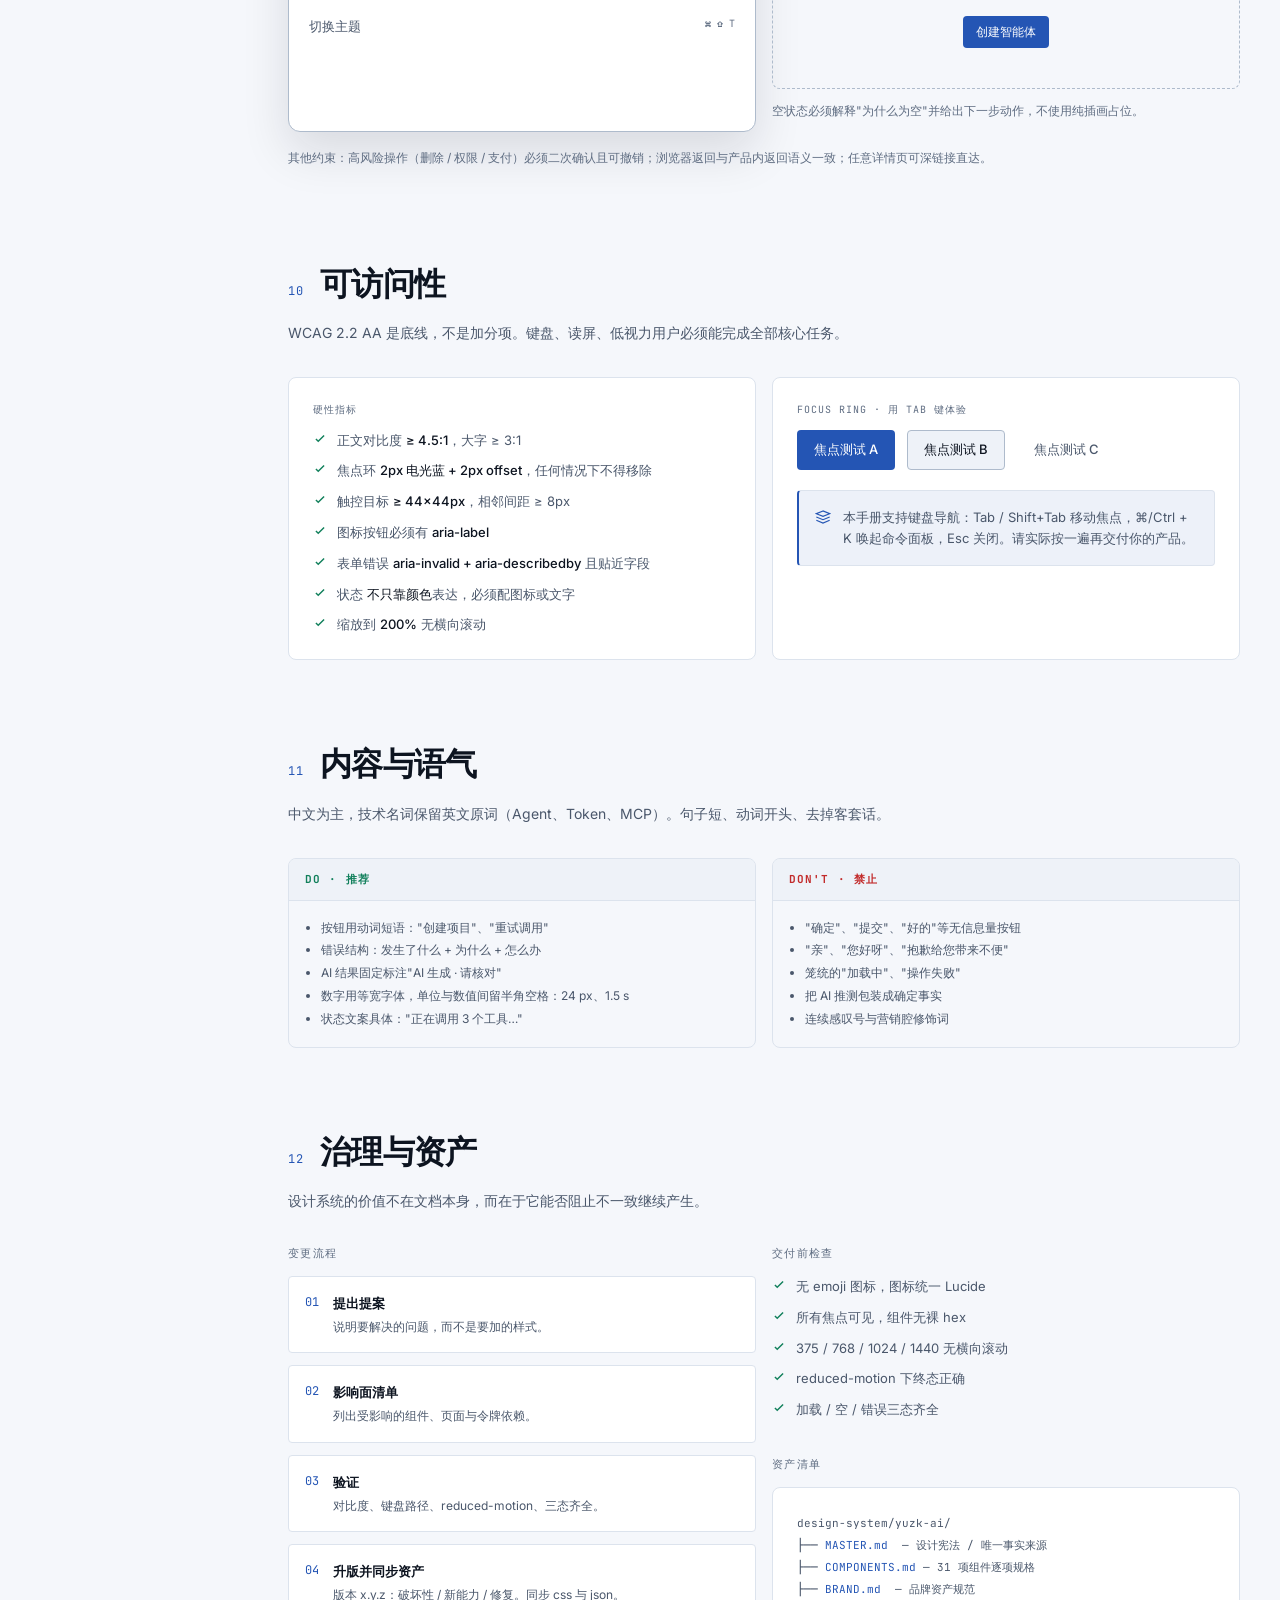
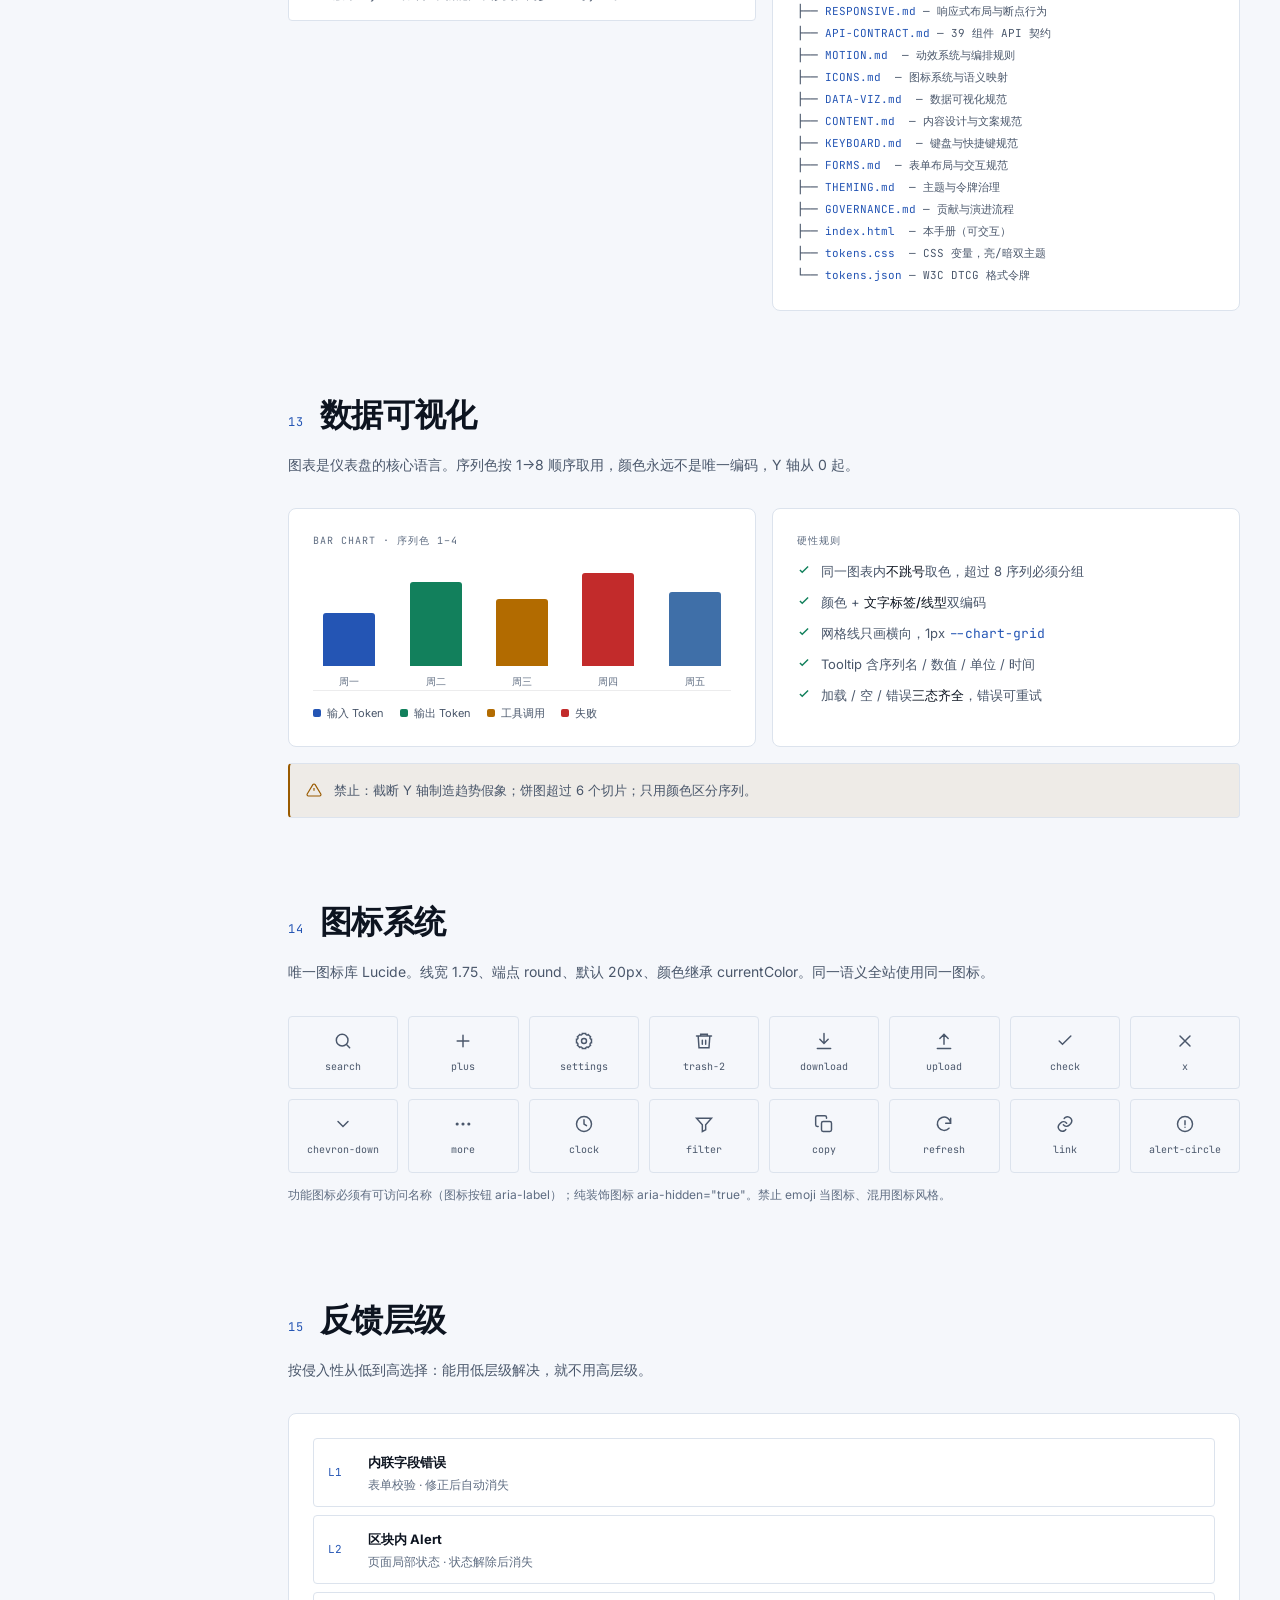
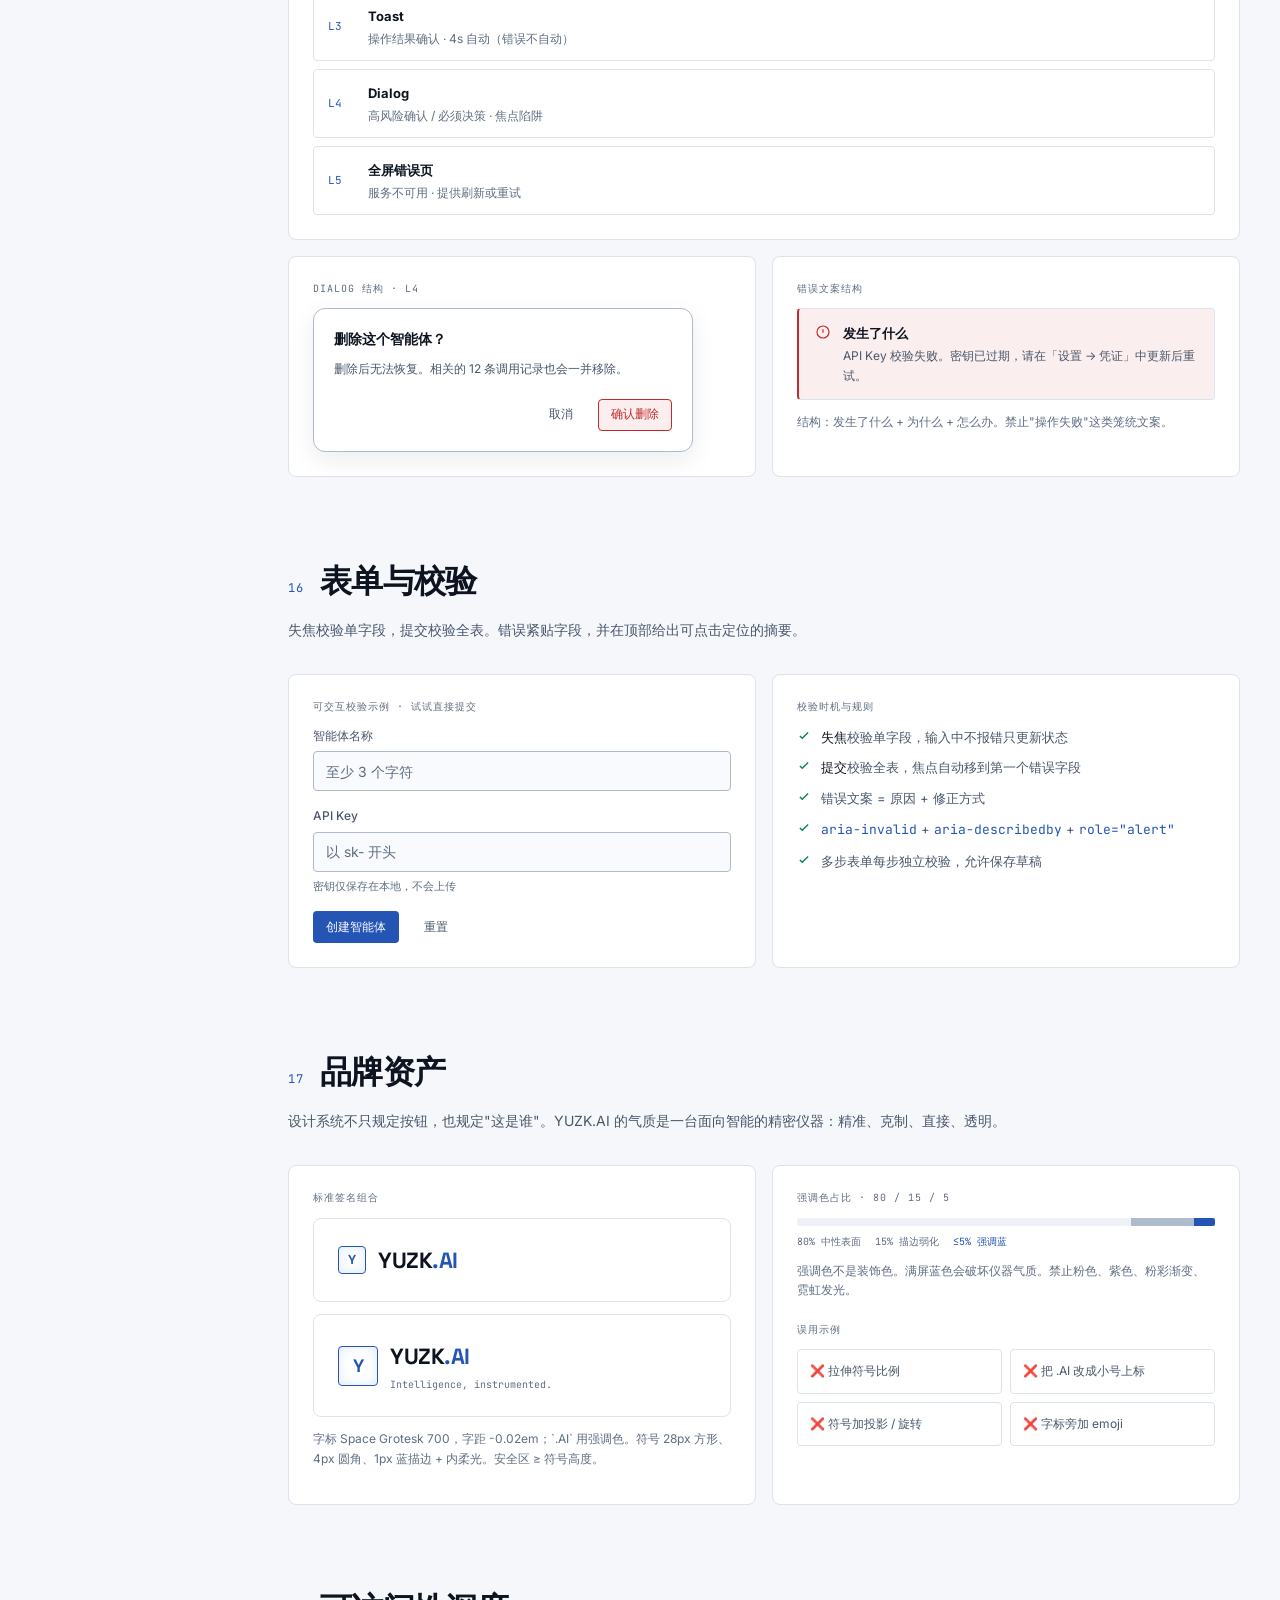
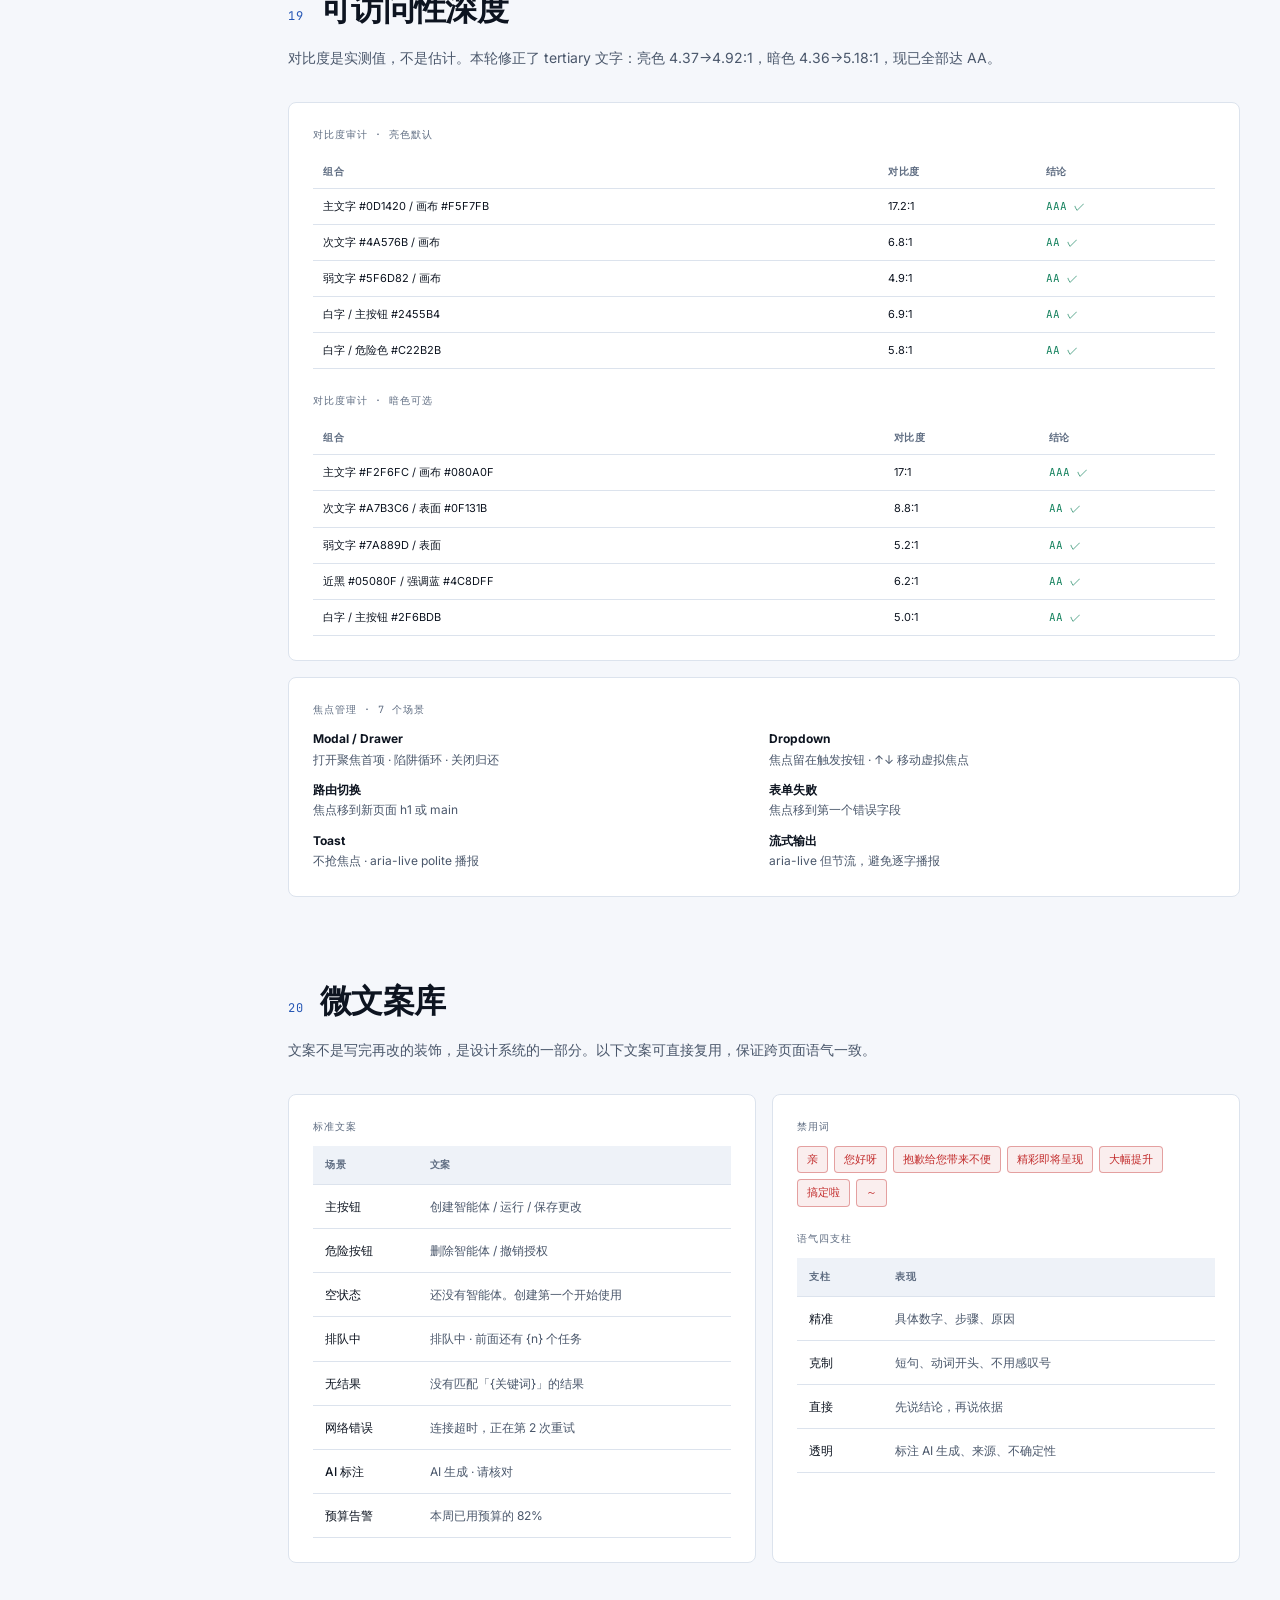
==== commit 9117278c: "feat: extract brand color into configurable BRAND CONFIG layer (v2.2.0) The brand accent was hardcod" ====
--- a/preview.html
+++ b/preview.html
@@ -3,25 +3,27 @@
 <head>
 <meta charset="UTF-8">
 <meta name="viewport" content="width=device-width, initial-scale=1.0">
-<title>YUZK.AI — Design System v2.1.0</title>
+<title>YUZK.AI — Design System v2.2.0</title>
 <style>
 /* ==================== TOKENS ==================== */
 @import url('https://fonts.googleapis.com/css2?family=Inter:wght@400;500;600;700&family=JetBrains+Mono:wght@400;500;600&family=Space+Grotesk:wght@500;600;700&display=swap');
 
 :root{
-  /* Light is the default theme */
-  --blue-300:#A9C8FF;--blue-400:#7FB0FF;--blue-500:#4C8DFF;--blue-600:#2F6BDB;--blue-700:#2455B4;--blue-950:#071A3A;
-  --blue-glow:rgba(76,141,255,.18);--blue-ring:rgba(76,141,255,.5);
+  /* ===== BRAND CONFIG · 品牌色配置端（唯一人工改色处，8 槽位）===== */
+  --brand-300:#A9C8FF;--brand-400:#7FB0FF;--brand-500:#4C8DFF;--brand-550:#3470E1;--brand-600:#2F6BDB;--brand-700:#2455B4;--brand-800:#1D4796;--brand-950:#071A3A;
+  --brand-glow:color-mix(in srgb,var(--brand-500) 18%,transparent);--brand-ring:color-mix(in srgb,var(--brand-500) 50%,transparent);
+  /* 兼容别名 @deprecated since v2.2.0 → 改引 --brand-* */
+  --blue-300:var(--brand-300);--blue-400:var(--brand-400);--blue-500:var(--brand-500);--blue-600:var(--brand-600);--blue-700:var(--brand-700);--blue-950:var(--brand-950);--blue-glow:var(--brand-glow);--blue-ring:var(--brand-ring);
   --gray-950:#F5F7FB;--gray-900:#FFF;--gray-850:#EEF2F8;--gray-800:#FFF;--gray-750:#DCE3ED;--gray-700:#AEBBCC;
   --gray-600:#8B99AD;--gray-500:#5F6D82;--gray-400:#4A576B;--gray-100:#0D1420;
   --white:#FFF;--near-black:#0D1420;
   --bg-canvas:var(--gray-950);--bg-surface:var(--gray-900);--bg-surface-2:var(--gray-850);--bg-elevated:var(--gray-800);--bg-inset:#F8FAFD;
   --border-subtle:var(--gray-750);--border-strong:var(--gray-700);
   --text-primary:var(--gray-100);--text-secondary:var(--gray-400);--text-tertiary:var(--gray-500);
-  --action-primary:#2455B4;--action-primary-hover:#2F6BDB;--action-primary-active:#1D4796;
-  --on-action-primary:var(--white);--accent:#2455B4;--on-accent:var(--white);--focus-ring:#2455B4;
-  --success:#12805C;--warning:#9A5B00;--danger:#C22B2B;--info:#2455B4;
-  --success-bg:rgba(18,128,92,.08);--warning-bg:rgba(154,91,0,.08);--danger-bg:rgba(194,43,43,.08);--info-bg:rgba(36,85,180,.08);
+  --action-primary:var(--brand-700);--action-primary-hover:var(--brand-600);--action-primary-active:var(--brand-800);
+  --on-action-primary:var(--white);--accent:var(--brand-700);--on-accent:var(--white);--focus-ring:var(--brand-700);
+  --success:#12805C;--warning:#9A5B00;--danger:#C22B2B;--info:var(--brand-700);
+  --success-bg:rgba(18,128,92,.08);--warning-bg:rgba(154,91,0,.08);--danger-bg:rgba(194,43,43,.08);--info-bg:color-mix(in srgb,var(--brand-700) 8%,transparent);
   --overlay:rgba(13,20,32,.42);--grid-line:rgba(13,20,32,.05);
   --font-display:'Space Grotesk','Inter','PingFang SC','Microsoft YaHei',sans-serif;
   --font-body:'Inter','PingFang SC','Microsoft YaHei',sans-serif;
@@ -31,17 +33,17 @@
   --space-0:0;--space-1:4px;--space-2:8px;--space-3:12px;--space-4:16px;--space-5:24px;--space-6:32px;--space-7:48px;--space-8:64px;--space-9:96px;
   --radius-none:0;--radius-sm:4px;--radius-md:8px;--radius-lg:12px;--radius-pill:999px;
   --shadow-sm:0 1px 2px rgba(13,20,32,.06);--shadow-md:0 8px 24px rgba(13,20,32,.08);--shadow-lg:0 20px 48px rgba(13,20,32,.12);
-  --shadow-focus:0 0 0 2px var(--bg-canvas),0 0 0 4px var(--focus-ring);--shadow-active:0 0 0 1px var(--blue-ring),0 0 20px var(--blue-glow);
+  --shadow-focus:0 0 0 2px var(--bg-canvas),0 0 0 4px var(--focus-ring);--shadow-active:0 0 0 1px var(--brand-ring),0 0 20px var(--brand-glow);--glow-accent:var(--brand-glow);
   --duration-instant:80ms;--duration-fast:160ms;--duration-normal:240ms;--duration-slow:360ms;--dur-micro:var(--duration-instant);--dur-fast:var(--duration-fast);--dur-normal:var(--duration-normal);--dur-slow:var(--duration-slow);
   --ease-out:cubic-bezier(.2,.8,.2,1);--ease-in-out:cubic-bezier(.4,0,.2,1);
   --sidebar-width:248px;--topbar-height:56px;--content-max:1160px;--content-pad:24px;
   /* v1.2 state / data / syntax / size */
-  --bg-hover:rgba(13,20,32,.04);--bg-active:rgba(13,20,32,.08);--bg-selected:rgba(36,85,180,.08);--bg-disabled:rgba(13,20,32,.04);
-  --border-hover:#8B99AD;--border-focus:#2455B4;--border-disabled:#DCE3ED;--text-disabled:#8B99AD;
-  --text-link:#1D4796;--text-link-hover:#2455B4;--text-link-visited:#1D4796;--focus-ring-width:2px;--focus-ring-offset:2px;
-  --chart-1:#2455B4;--chart-2:#12805C;--chart-3:#B26B00;--chart-4:#C22B2B;--chart-5:#3F6FA8;--chart-6:#1F8A8A;--chart-7:#5F6B7A;--chart-8:#8A4A4A;
+  --bg-hover:rgba(13,20,32,.04);--bg-active:rgba(13,20,32,.08);--bg-selected:color-mix(in srgb,var(--brand-700) 8%,transparent);--bg-disabled:rgba(13,20,32,.04);
+  --border-hover:#8B99AD;--border-focus:var(--brand-700);--border-disabled:#DCE3ED;--text-disabled:#8B99AD;
+  --text-link:var(--brand-800);--text-link-hover:var(--brand-700);--text-link-visited:var(--brand-800);--focus-ring-width:2px;--focus-ring-offset:2px;
+  --chart-1:var(--brand-700);--chart-2:#12805C;--chart-3:#B26B00;--chart-4:#C22B2B;--chart-5:#3F6FA8;--chart-6:#1F8A8A;--chart-7:#5F6B7A;--chart-8:#8A4A4A;
   --chart-grid:rgba(13,20,32,.08);--chart-axis:#5F6D82;
-  --syntax-keyword:#A85000;--syntax-string:#12805C;--syntax-number:#2455B4;--syntax-comment:#8B99AD;--syntax-function:#8A5A00;--syntax-variable:#0D1420;
+  --syntax-keyword:#A85000;--syntax-string:#12805C;--syntax-number:var(--brand-700);--syntax-comment:#8B99AD;--syntax-function:#8A5A00;--syntax-variable:#0D1420;
   --size-icon-sm:16px;--size-icon-md:20px;--size-icon-lg:24px;--size-icon-xl:32px;--size-control-sm:32px;--size-control-md:40px;--size-control-lg:48px;--size-touch-min:44px;
   --opacity-1:.04;--opacity-2:.08;--opacity-3:.16;--opacity-4:.32;
 }
@@ -51,20 +53,27 @@
   --bg-canvas:var(--gray-950);--bg-surface:var(--gray-900);--bg-surface-2:var(--gray-850);--bg-elevated:var(--gray-800);--bg-inset:#0B0E15;
   --border-subtle:var(--gray-750);--border-strong:var(--gray-700);
   --text-primary:var(--gray-100);--text-secondary:var(--gray-400);--text-tertiary:var(--gray-500);
-  --action-primary:#2F6BDB;--action-primary-hover:#3B78E8;--action-primary-active:#2455B4;--on-action-primary:var(--white);
-  --accent:#4C8DFF;--on-accent:var(--near-black);--focus-ring:#4C8DFF;
-  --success:#37D399;--warning:#FFB020;--danger:#FF5C5C;--info:#4C8DFF;
-  --success-bg:rgba(55,211,153,.1);--warning-bg:rgba(255,176,32,.1);--danger-bg:rgba(255,92,92,.1);--info-bg:rgba(76,141,255,.1);
+  --action-primary:var(--brand-600);--action-primary-hover:var(--brand-550);--action-primary-active:var(--brand-700);--on-action-primary:var(--white);
+  --accent:var(--brand-500);--on-accent:var(--near-black);--focus-ring:var(--brand-500);
+  --success:#37D399;--warning:#FFB020;--danger:#FF5C5C;--info:var(--brand-500);
+  --success-bg:rgba(55,211,153,.1);--warning-bg:rgba(255,176,32,.1);--danger-bg:rgba(255,92,92,.1);--info-bg:color-mix(in srgb,var(--brand-500) 10%,transparent);
   --overlay:rgba(3,6,12,.72);--grid-line:rgba(255,255,255,.035);
   --shadow-sm:0 1px 2px rgba(0,0,0,.24);--shadow-md:0 8px 24px rgba(0,0,0,.28);--shadow-lg:0 20px 48px rgba(0,0,0,.36);
-  --bg-hover:rgba(255,255,255,.05);--bg-active:rgba(255,255,255,.09);--bg-selected:rgba(76,141,255,.14);--bg-disabled:rgba(255,255,255,.04);
-  --border-hover:#4C5A70;--border-focus:#4C8DFF;--border-disabled:#242C3A;--text-disabled:#4C5A70;
-  --text-link:#7FB0FF;--text-link-hover:#A9C8FF;--text-link-visited:#7FB0FF;
-  --chart-1:#4C8DFF;--chart-2:#37D399;--chart-3:#FFB020;--chart-4:#FF5C5C;--chart-5:#7FB0FF;--chart-6:#2FB8B8;--chart-7:#94A3B8;--chart-8:#D98A8A;
+  --bg-hover:rgba(255,255,255,.05);--bg-active:rgba(255,255,255,.09);--bg-selected:color-mix(in srgb,var(--brand-500) 14%,transparent);--bg-disabled:rgba(255,255,255,.04);
+  --border-hover:#4C5A70;--border-focus:var(--brand-500);--border-disabled:#242C3A;--text-disabled:#4C5A70;
+  --text-link:var(--brand-400);--text-link-hover:var(--brand-300);--text-link-visited:var(--brand-400);
+  --chart-1:var(--brand-500);--chart-2:#37D399;--chart-3:#FFB020;--chart-4:#FF5C5C;--chart-5:var(--brand-400);--chart-6:#2FB8B8;--chart-7:#94A3B8;--chart-8:#D98A8A;
   --chart-grid:rgba(255,255,255,.08);--chart-axis:#7A889D;
-  --syntax-keyword:#FF9E64;--syntax-string:#7DD3A8;--syntax-number:#7FB0FF;--syntax-comment:#7A889D;--syntax-function:#FFD166;--syntax-variable:#F2F6FC;
+  --syntax-keyword:#FF9E64;--syntax-string:#7DD3A8;--syntax-number:var(--brand-400);--syntax-comment:#7A889D;--syntax-function:#FFD166;--syntax-variable:#F2F6FC;
 }
 [data-density='compact']{--space-5:16px;--space-6:20px;--space-7:28px;--space-8:40px;--content-pad:16px}
+
+/* ==================== BRAND PACKS · 可选主题包（演示） ==================== */
+/* 规则：8 槽位必须全部给出；挂在根元素 <html data-brand>；于令牌之后声明。
+   每个包均已按 THEMING.md §5.8 实测 AA 通过；默认品牌（电光蓝）无需声明。 */
+[data-brand='indigo']{--brand-300:#C4C8FF;--brand-400:#9DA3FF;--brand-500:#6E74F2;--brand-550:#5A61E4;--brand-600:#4B52D6;--brand-700:#3A41B4;--brand-800:#2C318F;--brand-950:#14163A}
+[data-brand='teal']{--brand-300:#9FE3DF;--brand-400:#5CC9C2;--brand-500:#12A9A0;--brand-550:#0B817B;--brand-600:#086B66;--brand-700:#07544F;--brand-800:#053E3B;--brand-950:#032220}
+[data-brand='amber']{--brand-300:#FFD79A;--brand-400:#F0AE4A;--brand-500:#C98000;--brand-550:#A56900;--brand-600:#8F5A00;--brand-700:#754A00;--brand-800:#5C3A00;--brand-950:#241600}
 
 /* ==================== BASE ==================== */
 *,*::before,*::after{box-sizing:border-box}
@@ -84,7 +93,7 @@
 .layout{min-height:100vh}
 .sidebar{position:fixed;inset:0 auto 0 0;width:var(--sidebar-width);background:var(--bg-surface);border-right:1px solid var(--border-subtle);display:flex;flex-direction:column;z-index:100}
 .brand{height:var(--topbar-height);display:flex;align-items:center;gap:10px;padding:0 20px;border-bottom:1px solid var(--border-subtle)}
-.brand-mark{width:28px;height:28px;border:1px solid var(--accent);border-radius:var(--radius-sm);display:grid;place-items:center;color:var(--accent);font-family:var(--font-display);font-weight:700;font-size:13px;box-shadow:inset 0 0 12px var(--blue-glow)}
+.brand-mark{width:28px;height:28px;border:1px solid var(--accent);border-radius:var(--radius-sm);display:grid;place-items:center;color:var(--accent);font-family:var(--font-display);font-weight:700;font-size:13px;box-shadow:inset 0 0 12px var(--glow-accent)}
 .brand-name{font-family:var(--font-display);font-weight:700;font-size:15px;letter-spacing:.02em}
 .brand-name span{color:var(--accent)}
 .brand-tag{font-family:var(--font-mono);font-size:10px;color:var(--text-tertiary);letter-spacing:.08em}
@@ -115,7 +124,7 @@
 .hero-inner{position:relative}
 .kicker{display:inline-flex;align-items:center;gap:8px;font-family:var(--font-mono);font-size:11px;letter-spacing:.16em;color:var(--accent);text-transform:uppercase;border-left:2px solid var(--accent);padding-left:10px}
 .hero h1{font-family:var(--font-display);font-size:clamp(40px,7vw,72px);line-height:1.02;letter-spacing:-.035em;margin:24px 0 12px;font-weight:700}
-.hero h1 em{font-style:normal;color:var(--accent);text-shadow:0 0 32px var(--blue-glow)}
+.hero h1 em{font-style:normal;color:var(--accent);text-shadow:0 0 32px var(--glow-accent)}
 .hero-lead{font-size:var(--text-body-lg);color:var(--text-secondary);max-width:620px;line-height:1.7;margin:0 0 28px}
 .hero-meta{display:flex;flex-wrap:wrap;gap:8px}
 .meta-chip{font-family:var(--font-mono);font-size:11px;color:var(--text-secondary);border:1px solid var(--border-subtle);background:var(--bg-surface);padding:7px 11px;border-radius:var(--radius-sm)}
@@ -242,7 +251,7 @@
 .field label{font-size:12px;color:var(--text-secondary);font-weight:500}
 .yz-input{height:40px;padding:0 12px;background:var(--bg-inset);border:1px solid var(--border-strong);border-radius:var(--radius-sm);color:var(--text-primary);font-size:14px;transition:border-color var(--dur-fast) var(--ease-out),box-shadow var(--dur-fast) var(--ease-out)}
 .yz-input::placeholder{color:var(--text-tertiary)}
-.yz-input:focus{outline:none;border-color:var(--accent);box-shadow:0 0 0 3px var(--blue-glow)}
+.yz-input:focus{outline:none;border-color:var(--accent);box-shadow:0 0 0 3px var(--glow-accent)}
 .yz-input.err{border-color:var(--danger)}
 .field .help{font-size:11px;color:var(--text-tertiary)}
 .field .errtext{font-size:11px;color:var(--danger)}
@@ -296,7 +305,7 @@
 .yz-chat.me{flex-direction:row-reverse}
 .yz-chat.me .bubble{background:var(--info-bg);border-color:color-mix(in srgb,var(--accent) 30%,transparent)}
 .yz-prompt{border:1px solid var(--border-strong);border-radius:var(--radius-md);background:var(--bg-surface);padding:12px;transition:border-color var(--dur-fast),box-shadow var(--dur-fast)}
-.yz-prompt:focus-within{border-color:var(--accent);box-shadow:0 0 0 3px var(--blue-glow)}
+.yz-prompt:focus-within{border-color:var(--accent);box-shadow:0 0 0 3px var(--glow-accent)}
 .yz-prompt textarea{width:100%;border:0;outline:0;resize:none;background:transparent;color:var(--text-primary);font-size:13px;min-height:44px;line-height:1.6}
 .yz-prompt textarea::placeholder{color:var(--text-tertiary)}
 .yz-prompt .bar{display:flex;align-items:center;justify-content:space-between;border-top:1px solid var(--border-subtle);padding-top:10px;margin-top:6px}
@@ -373,6 +382,8 @@
 .seg{display:inline-flex;border:1px solid var(--border-strong);border-radius:var(--radius-sm);overflow:hidden}
 .seg button{border:0;background:transparent;padding:8px 14px;font-size:12px;color:var(--text-secondary)}
 .seg button[aria-pressed='true']{background:var(--bg-selected);color:var(--accent);font-weight:600}
+.seg button{display:inline-flex;align-items:center;gap:7px}
+.bdot{width:9px;height:9px;border-radius:2px;flex:none;box-shadow:inset 0 0 0 1px rgba(0,0,0,.16)}
 .dropdown{position:relative}
 .dropdown .menu{position:absolute;top:calc(100% + 6px);left:0;min-width:210px;background:var(--bg-elevated);border:1px solid var(--border-strong);border-radius:var(--radius-md);box-shadow:var(--shadow-md);padding:6px;z-index:10}
 .dropdown .menu[hidden]{display:none}
@@ -415,7 +426,7 @@
 
 /* ==================== V1.3 ADDITIONS ==================== */
 .brand-lockup{display:flex;align-items:center;gap:12px;padding:24px;background:var(--bg-surface);border:1px solid var(--border-subtle);border-radius:var(--radius-md)}
-.brand-symbol{width:28px;height:28px;border:1px solid var(--accent);border-radius:var(--radius-sm);display:grid;place-items:center;color:var(--accent);font-family:var(--font-display);font-weight:700;font-size:13px;box-shadow:inset 0 0 12px var(--blue-glow);flex:none}
+.brand-symbol{width:28px;height:28px;border:1px solid var(--accent);border-radius:var(--radius-sm);display:grid;place-items:center;color:var(--accent);font-family:var(--font-display);font-weight:700;font-size:13px;box-shadow:inset 0 0 12px var(--glow-accent);flex:none}
 .brand-symbol.lg{width:40px;height:40px;font-size:18px}
 .brand-word{font-family:var(--font-display);font-weight:700;font-size:22px;letter-spacing:-.02em}
 .brand-word span{color:var(--accent)}
@@ -540,12 +551,12 @@
       <a href="#theming-system"><span class="num">32</span>主题与令牌治理</a>
       <a href="#governance-system"><span class="num">33</span>贡献与演进</a>
     </nav>
-    <div class="side-foot"><span><span class="dot-live"></span>v2.1.0</span><span>LIGHT FIRST</span></div>
+    <div class="side-foot"><span><span class="dot-live"></span>v2.2.0</span><span>LIGHT FIRST</span></div>
   </aside>
 
   <div class="main">
     <header class="topbar">
-      <div class="crumb">YUZK.AI / <b>DESIGN SYSTEM</b> / v2.1.0</div>
+      <div class="crumb">YUZK.AI / <b>DESIGN SYSTEM</b> / v2.2.0</div>
       <div class="tools">
         <button class="kbd" id="cmdOpen" aria-label="打开命令面板"><svg width="13" height="13" viewBox="0 0 24 24" fill="none" stroke="currentColor" stroke-width="2"><circle cx="11" cy="11" r="7"/><path d="m20 20-3.5-3.5"/></svg><kbd>⌘ K</kbd></button>
         <button class="icon-btn" id="densityBtn" title="切换密度" aria-label="切换紧凑密度"><svg width="15" height="15" viewBox="0 0 24 24" fill="none" stroke="currentColor" stroke-width="1.75"><path d="M4 6h16M4 12h16M4 18h16"/></svg></button>
@@ -613,18 +624,20 @@
         <div class="sec-head"><span class="sec-num">03</span><h2>色彩系统</h2></div>
         <p class="sec-desc">一个强调色，一套中性阶。点击任意色值可复制。亮色为默认主题，暗色是同一套语义令牌的另一种映射，不是重新设计。</p>
 
-        <div class="subhead">品牌色 · Electric Blue</div>
-        <div class="swatches">
-          <div class="sw copy" data-copy="#A9C8FF"><div class="chip" style="background:#A9C8FF"></div><div class="meta"><b>blue-300</b><span>#A9C8FF</span></div></div>
-          <div class="sw copy" data-copy="#7FB0FF"><div class="chip" style="background:#7FB0FF"></div><div class="meta"><b>blue-400</b><span>#7FB0FF</span></div></div>
-          <div class="sw copy" data-copy="#4C8DFF"><div class="chip" style="background:#4C8DFF"></div><div class="meta"><b>blue-500 ★</b><span>#4C8DFF</span></div></div>
-          <div class="sw copy" data-copy="#2F6BDB"><div class="chip" style="background:#2F6BDB"></div><div class="meta"><b>blue-600</b><span>#2F6BDB</span></div></div>
-          <div class="sw copy" data-copy="#2455B4"><div class="chip" style="background:#2455B4"></div><div class="meta"><b>blue-700</b><span>#2455B4</span></div></div>
-          <div class="sw copy" data-copy="#071A3A"><div class="chip" style="background:#071A3A"></div><div class="meta"><b>blue-950</b><span>#071A3A</span></div></div>
+        <div class="subhead">品牌色 · 8 槽位可配置（默认电光蓝）</div>
+        <div class="swatches" style="grid-template-columns:repeat(4,minmax(0,1fr))">
+          <div class="sw copy"><div class="chip" style="background:var(--brand-300)"></div><div class="meta"><b>--brand-300</b><span data-bv="300">#A9C8FF</span></div></div>
+          <div class="sw copy"><div class="chip" style="background:var(--brand-400)"></div><div class="meta"><b>--brand-400</b><span data-bv="400">#7FB0FF</span></div></div>
+          <div class="sw copy"><div class="chip" style="background:var(--brand-500)"></div><div class="meta"><b>--brand-500 ★</b><span data-bv="500">#4C8DFF</span></div></div>
+          <div class="sw copy"><div class="chip" style="background:var(--brand-550)"></div><div class="meta"><b>--brand-550</b><span data-bv="550">#3470E1</span></div></div>
+          <div class="sw copy"><div class="chip" style="background:var(--brand-600)"></div><div class="meta"><b>--brand-600</b><span data-bv="600">#2F6BDB</span></div></div>
+          <div class="sw copy"><div class="chip" style="background:var(--brand-700)"></div><div class="meta"><b>--brand-700 ◆</b><span data-bv="700">#2455B4</span></div></div>
+          <div class="sw copy"><div class="chip" style="background:var(--brand-800)"></div><div class="meta"><b>--brand-800</b><span data-bv="800">#1D4796</span></div></div>
+          <div class="sw copy"><div class="chip" style="background:var(--brand-950)"></div><div class="meta"><b>--brand-950</b><span data-bv="950">#071A3A</span></div></div>
         </div>
         <div class="callout warn" style="margin-top:16px">
           <svg width="16" height="16" viewBox="0 0 24 24" fill="none" stroke="currentColor" stroke-width="1.75"><path d="M12 9v4M12 17h.01"/><path d="M10.3 3.9 1.8 18a2 2 0 0 0 1.7 3h17a2 2 0 0 0 1.7-3L13.7 3.9a2 2 0 0 0-3.4 0Z"/></svg>
-          <div><b>#4C8DFF 上禁止使用白色文字</b>（对比仅 3.8:1）。暗色主题高亮蓝底配近黑 <code style="color:var(--accent)">#05080F</code> ≈ 6.2:1；亮色主题强调蓝为 <code style="color:var(--accent)">#2455B4</code>，配白字合规；实心主按钮统一用 <code style="color:var(--accent)">#2F6BDB</code> 配白字 ≈ 5.0:1。</div>
+          <div><b>#4C8DFF 上禁止使用白色文字</b>（白字仅 3.20:1，AA 不合格）。暗色主题高亮蓝底配近黑 <code style="color:var(--accent)">#05080F</code> = 6.26:1；亮色主题强调蓝 <code style="color:var(--accent)">#2455B4</code> 配白字 = 6.92:1；实心主按钮 <code style="color:var(--accent)">#2F6BDB</code> 配白字 = 4.94:1。<b>以上为默认品牌取值</b>，换品牌后按 <code style="color:var(--accent)">THEMING.md §5.8</code> 重测九项。</div>
         </div>
 
         <div class="subhead">表面层级 · 亮 / 暗映射</div>
@@ -650,13 +663,13 @@
           <div class="state-cell" style="background:var(--bg-selected)"><b>--bg-selected</b>选中态</div>
           <div class="state-cell" style="color:var(--text-disabled)"><b>--text-disabled</b>禁用文字</div>
           <div class="state-cell" style="color:var(--text-link)"><b>--text-link</b>链接默认</div>
-          <div class="state-cell" style="border-color:var(--border-focus);box-shadow:0 0 0 2px var(--blue-glow)"><b>--border-focus</b>焦点描边</div>
+          <div class="state-cell" style="border-color:var(--border-focus);box-shadow:0 0 0 2px var(--glow-accent)"><b>--border-focus</b>焦点描边</div>
         </div>
         <p class="note">组件只引用状态令牌，不自行调配透明度；切换主题时状态层自动跟随。</p>
 
         <div class="subhead">数据可视化 · 8 色序列（亮色默认，点击复制）</div>
         <div class="chart-swatches" style="margin-bottom:26px">
-          <div class="chart-sw copy" data-copy="#2455B4" style="background:#2455B4">1</div>
+          <div class="chart-sw copy" data-copy="var(--chart-1)" style="background:var(--chart-1)">1</div>
           <div class="chart-sw copy" data-copy="#12805C" style="background:#12805C">2</div>
           <div class="chart-sw copy" data-copy="#B26B00" style="background:#B26B00">3</div>
           <div class="chart-sw copy" data-copy="#C22B2B" style="background:#C22B2B">4</div>
@@ -784,7 +797,7 @@
             <div class="demo-label">Easing</div>
             <div class="row" style="gap:24px">
               <div><svg width="120" height="80" viewBox="0 0 120 80"><rect x="10" y="10" width="100" height="60" fill="none" stroke="var(--border-subtle)"/><path d="M10 70 C 45 12, 70 10, 110 10" fill="none" stroke="var(--accent)" stroke-width="2"/></svg><div class="note" style="text-align:center;margin-top:4px">ease-out · 默认</div></div>
-              <div><svg width="120" height="80" viewBox="0 0 120 80"><rect x="10" y="10" width="100" height="60" fill="none" stroke="var(--border-subtle)"/><path d="M10 70 C 45 70, 75 10, 110 10" fill="none" stroke="var(--blue-400)" stroke-width="2"/></svg><div class="note" style="text-align:center;margin-top:4px">ease-in-out</div></div>
+              <div><svg width="120" height="80" viewBox="0 0 120 80"><rect x="10" y="10" width="100" height="60" fill="none" stroke="var(--border-subtle)"/><path d="M10 70 C 45 70, 75 10, 110 10" fill="none" stroke="var(--accent)" stroke-width="2"/></svg><div class="note" style="text-align:center;margin-top:4px">ease-in-out</div></div>
             </div>
             <p class="note">数据界面禁止 bounce / overshoot；退出永远比进入更快。</p>
           </div>
@@ -967,7 +980,7 @@
             <div class="crumbs"><a href="#components">控制台</a><span>/</span><a href="#components">智能体</a><span>/</span><span>Research Agent</span></div>
             <div class="demo-label" style="margin-top:24px">Avatar group · 最多 4 个 + 折叠</div>
             <div class="avatars">
-              <span class="av" style="background:#2455B4">ZY</span><span class="av" style="background:#12805C">LK</span>
+              <span class="av" style="background:var(--action-primary)">ZY</span><span class="av" style="background:#12805C">LK</span>
               <span class="av" style="background:#B26B00">WM</span><span class="av" style="background:#5F6B7A">+3</span>
             </div>
             <div class="demo-label" style="margin-top:24px">Accordion · 默认收起</div>
@@ -1713,15 +1726,41 @@
       <!-- 32 THEMING -->
       <section class="section" id="theming-system">
         <div class="sec-head"><span class="sec-num">32</span><h2>主题与令牌治理</h2></div>
-        <p class="sec-desc">令牌是设计系统的唯一接口。三层模型 primitive → semantic → component，组件只引用语义层。完整规范见 <code style="color:var(--accent)">THEMING.md</code>。</p>
+        <p class="sec-desc">令牌是设计系统的唯一接口。四层模型：品牌配置 → primitive → semantic → component，组件只引用语义层。完整规范见 <code style="color:var(--accent)">THEMING.md</code> §5.6–5.9。</p>
         <div class="lt-grid">
+          <div class="lt"><h4>brand config 品牌配置端</h4><p>8 个 <span class="sem-code">--brand-*</span> 槽位。唯一允许人工改色的地方，换品牌只改这里。</p></div>
           <div class="lt"><h4>primitive 原语层</h4><p>色值、间距、字号的原始定义，不直接给组件用。</p></div>
           <div class="lt"><h4>semantic 语义层</h4><p>bg / text / border / action / state，主题切换的唯一作用面。</p></div>
           <div class="lt"><h4>component 组件层</h4><p>组件专属映射，引用语义层，禁止跨层与裸 hex。</p></div>
         </div>
+
+        <div class="panel panel-pad" style="margin-top:16px">
+          <div class="demo-label">品牌色切换 · 8 槽位驱动 31 处语义声明</div>
+          <div style="display:flex;align-items:center;gap:12px;flex-wrap:wrap">
+            <div class="seg" id="brandSeg" role="group" aria-label="切换品牌色">
+              <button type="button" data-brand="yuzk" aria-pressed="true"><i class="bdot" style="background:var(--brand-500)"></i>电光蓝</button>
+              <button type="button" data-brand="indigo" aria-pressed="false"><i class="bdot" style="background:var(--brand-500)"></i>靛蓝</button>
+              <button type="button" data-brand="teal" aria-pressed="false"><i class="bdot" style="background:var(--brand-500)"></i>青</button>
+              <button type="button" data-brand="amber" aria-pressed="false"><i class="bdot" style="background:var(--brand-500)"></i>琥珀</button>
+            </div>
+            <span class="mini-tag" id="brandCode">data-brand="yuzk（默认）"</span>
+          </div>
+          <div style="display:grid;grid-template-columns:repeat(8,1fr);height:14px;border:1px solid var(--border-subtle);border-radius:var(--radius-sm);overflow:hidden;margin-top:16px" aria-hidden="true">
+            <div style="background:var(--brand-300)"></div>
+            <div style="background:var(--brand-400)"></div>
+            <div style="background:var(--brand-500)"></div>
+            <div style="background:var(--brand-550)"></div>
+            <div style="background:var(--brand-600)"></div>
+            <div style="background:var(--brand-700)"></div>
+            <div style="background:var(--brand-800)"></div>
+            <div style="background:var(--brand-950)"></div>
+          </div>
+          <div class="note">切换后同步变化：主按钮 / 焦点环 / 链接 / 选中态 / 图表首序列 / 品牌柔光。<b>四套均已按 AA 实测</b>（§5.8 九项，最低 4.54:1）。默认品牌无需 <span class="sem-code">data-brand</span>，其余挂在根元素 <span class="sem-code">&lt;html data-brand="…"&gt;</span>，且必须给全 8 个槽位。</div>
+        </div>
+
         <div class="callout" style="margin-top:16px">
           <svg width="16" height="16" viewBox="0 0 24 24" fill="none" stroke="currentColor" stroke-width="1.75"><path d="M12 3 2 7l10 4 10-4-10-4Z"/><path d="M2 12l10 4 10-4M2 17l10 4 10-4"/></svg>
-          <div><b>唯一强调色：</b>亮色 #2455B4、暗色 #4C8DFF；#4C8DFF 上禁止白字。弃用令牌需共存一个版本 + 迁移映射后再移除。</div>
+          <div><b>唯一强调色：</b>默认品牌亮色 <span class="sem-code">--brand-700 #2455B4</span>、暗色 <span class="sem-code">--brand-500 #4C8DFF</span>；#4C8DFF 上禁止白字。<b>整包替换允许，第二强调色禁止</b>——同一产品只允许一个品牌生效，不得与蓝并存。弃用令牌需共存一个版本 + 迁移映射后再移除。</div>
         </div>
       </section>
 
@@ -1746,7 +1785,7 @@
       </section>
 
       <footer class="footer">
-        <span>YUZK.AI DESIGN SYSTEM · v2.1.0 · 2026-11-22</span>
+        <span>YUZK.AI DESIGN SYSTEM · v2.2.0 · 2026-11-23</span>
         <span>SIGNAL OVER DECORATION</span>
       </footer>
     </main>
@@ -1788,6 +1827,35 @@
     showToast(on?'已切换：舒适密度':'已切换：紧凑密度');
   });
 
+  /* brand config —— 8 个 --brand-* 槽位，换品牌只改这一处 */
+  const BRANDS={yuzk:'电光蓝（默认）',indigo:'靛蓝',teal:'青',amber:'琥珀'};
+  const RAMP=['300','400','500','550','600','700','800','950'];
+  const savedBrand=localStorage.getItem('yuzk-brand-v1');
+  if(savedBrand&&BRANDS[savedBrand]&&savedBrand!=='yuzk') root.dataset.brand=savedBrand;
+  function paintBrand(){
+    const cur=root.dataset.brand||'yuzk', cs=getComputedStyle(root);
+    RAMP.forEach(k=>{
+      const v=cs.getPropertyValue('--brand-'+k).trim().toUpperCase();
+      document.querySelectorAll('[data-bv="'+k+'"]').forEach(el=>{
+        el.textContent=v;
+        const sw=el.closest('.sw'); if(sw) sw.dataset.copy=v;
+      });
+    });
+    const tag=document.getElementById('brandCode');
+    if(tag) tag.textContent='data-brand="'+(cur==='yuzk'?'yuzk（默认）':cur)+'"';
+    document.querySelectorAll('#brandSeg button').forEach(b=>b.setAttribute('aria-pressed',String(b.dataset.brand===cur)));
+  }
+  document.querySelectorAll('#brandSeg button').forEach(b=>{
+    b.addEventListener('click',()=>{
+      const v=b.dataset.brand;
+      if(v==='yuzk') root.removeAttribute('data-brand'); else root.dataset.brand=v;
+      localStorage.setItem('yuzk-brand-v1',v);
+      paintBrand();
+      showToast('已切换品牌色：'+BRANDS[v]);
+    });
+  });
+  paintBrand();
+
   /* copy tokens */
   document.querySelectorAll('.copy').forEach(el=>{
     el.setAttribute('tabindex','0');el.setAttribute('role','button');
@@ -1822,7 +1890,7 @@
   /* command palette */
   const overlay=document.getElementById('cmdOverlay'),cmdInput=document.getElementById('cmdInput'),cmdList=document.getElementById('cmdList');
   const navItems=[...document.querySelectorAll('.nav a')].map(a=>({label:a.textContent.trim().replace(/^\d+/,''),id:a.getAttribute('href').slice(1),hint:'章节'}));
-  const actions=[{label:'切换亮 / 暗主题',id:'__theme',hint:'⌘ ⇧ T'},{label:'切换紧凑密度',id:'__density',hint:'⌘ D'},{label:'复制主强调色 #4C8DFF',id:'__copy',hint:'令牌'}];
+  const actions=[{label:'切换亮 / 暗主题',id:'__theme',hint:'⌘ ⇧ T'},{label:'切换紧凑密度',id:'__density',hint:'⌘ D'},{label:'切换品牌色（整包替换）',id:'__brand',hint:'令牌'},{label:'复制主强调色（当前品牌）',id:'__copy',hint:'令牌'}];
   const all=[...actions,...navItems];
   let sel=0;
   function render(q){
@@ -1844,7 +1912,8 @@
     const li=e.target.closest('li');if(!li)return;const id=li.dataset.id;close();
     if(id==='__theme'){document.getElementById('themeBtn').click()}
     else if(id==='__density'){document.getElementById('densityBtn').click()}
-    else if(id==='__copy'){navigator.clipboard?.writeText('#4C8DFF').then(()=>showToast('已复制 #4C8DFF'))}
+    else if(id==='__brand'){const order=['yuzk','indigo','teal','amber'];const cur=root.dataset.brand||'yuzk';const next=order[(order.indexOf(cur)+1)%order.length];document.querySelector('#brandSeg button[data-brand="'+next+'"]').click()}
+    else if(id==='__copy'){const v=getComputedStyle(root).getPropertyValue('--brand-500').trim();navigator.clipboard?.writeText(v).then(()=>showToast('已复制 '+v))}
     else{const t=document.getElementById(id);if(t)t.scrollIntoView({behavior:'smooth'})}
   });
   document.addEventListener('keydown',e=>{
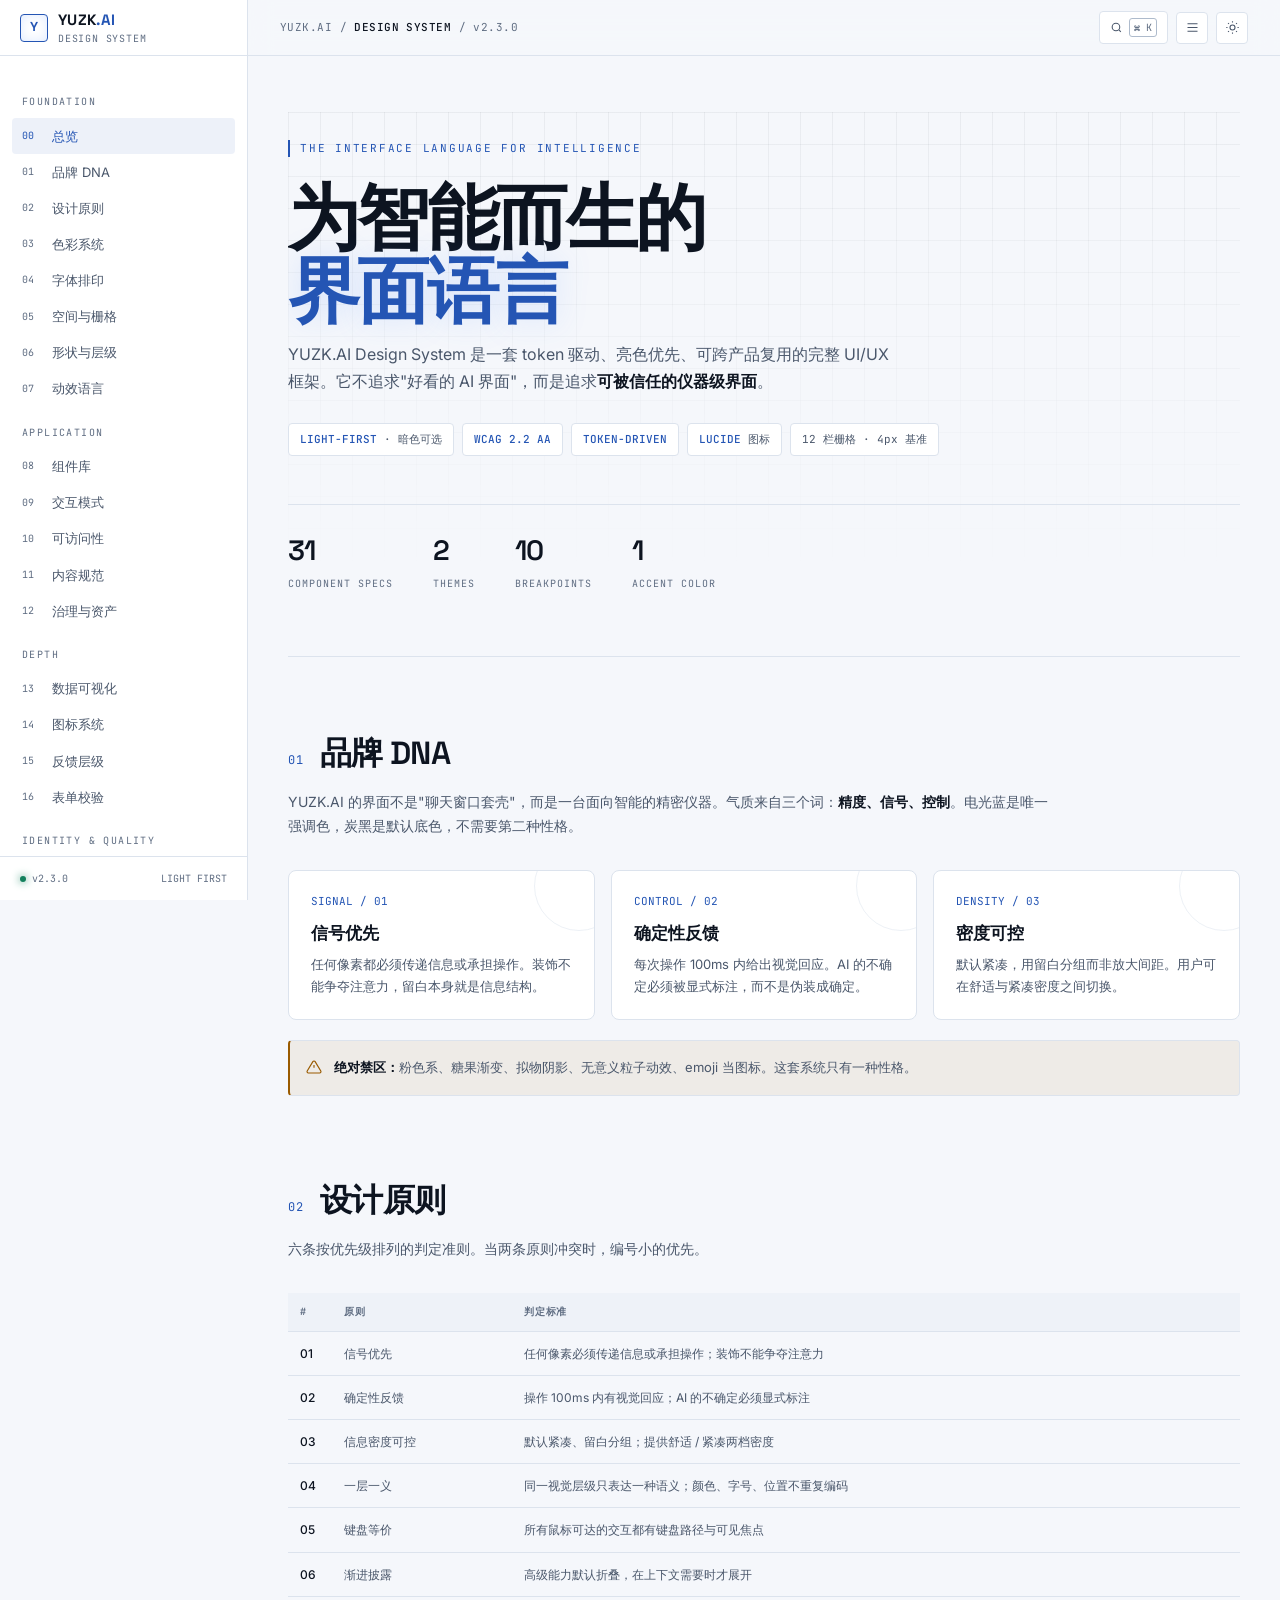
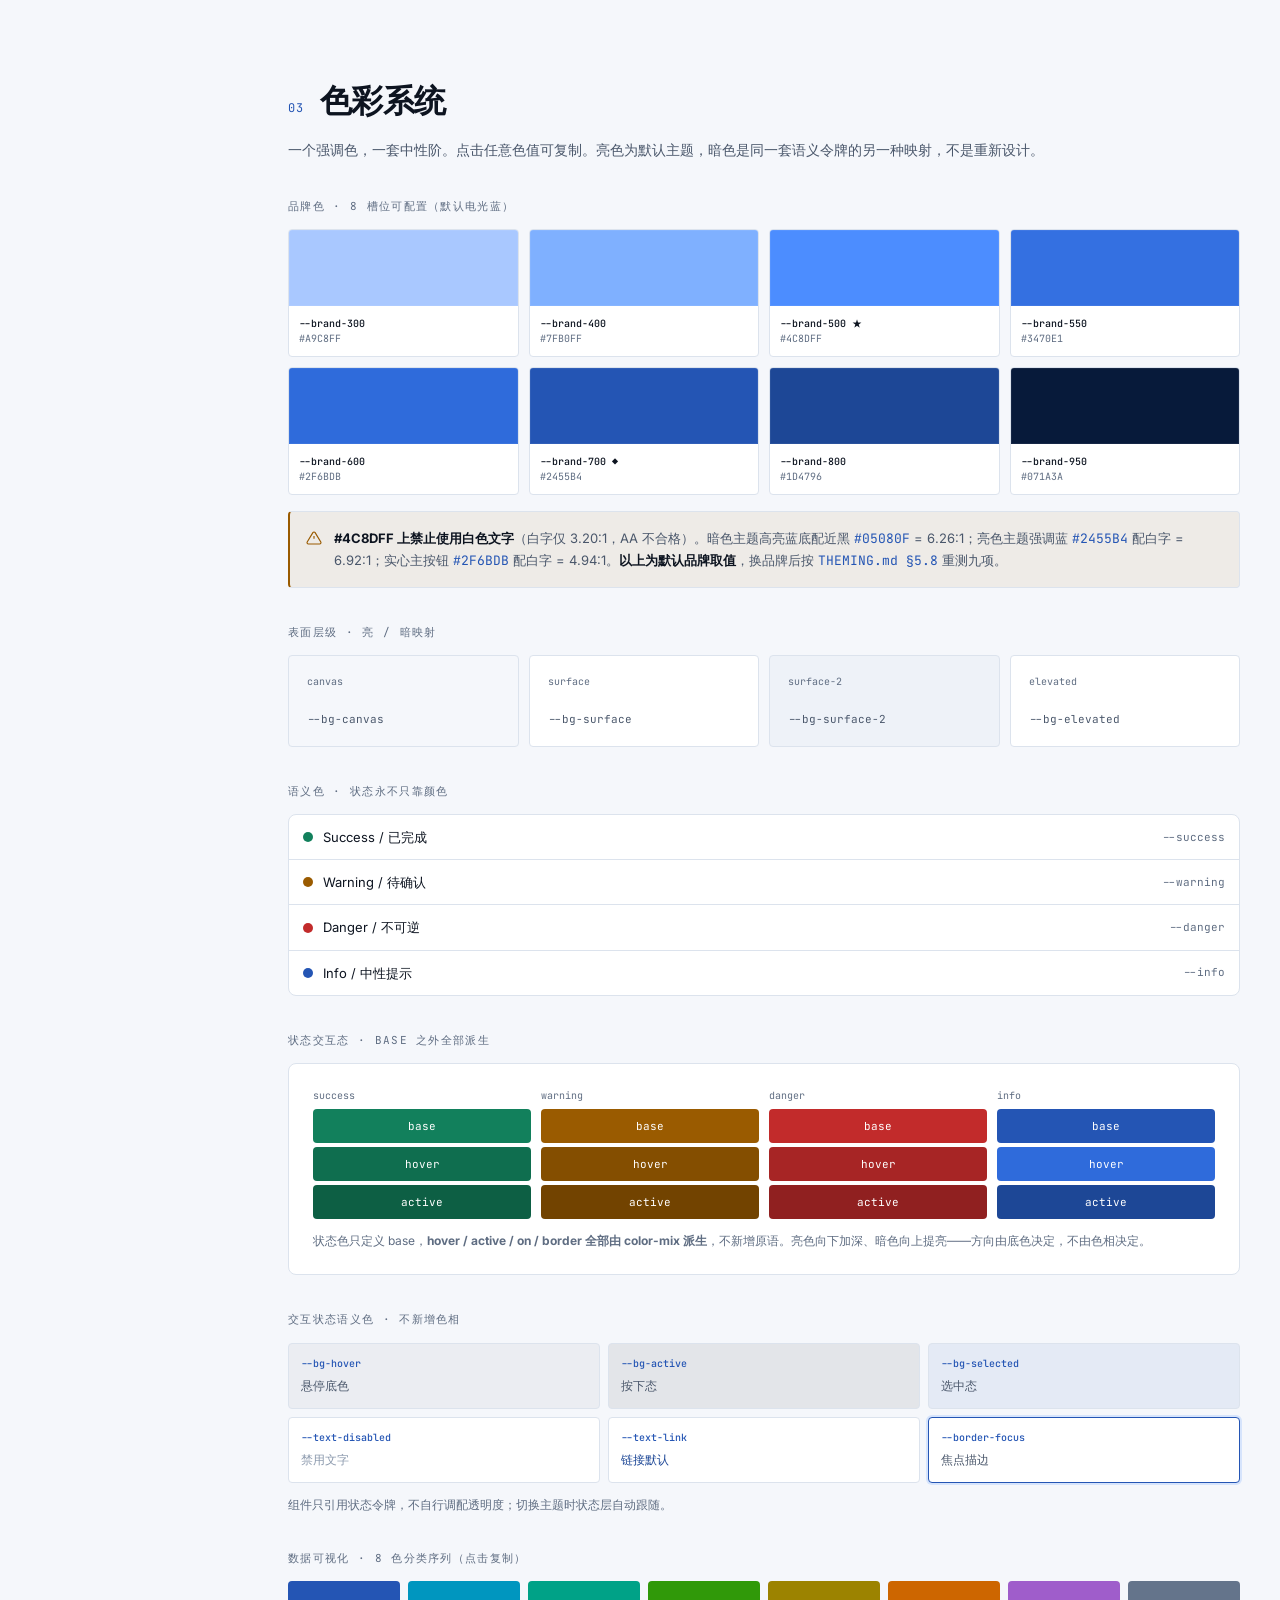
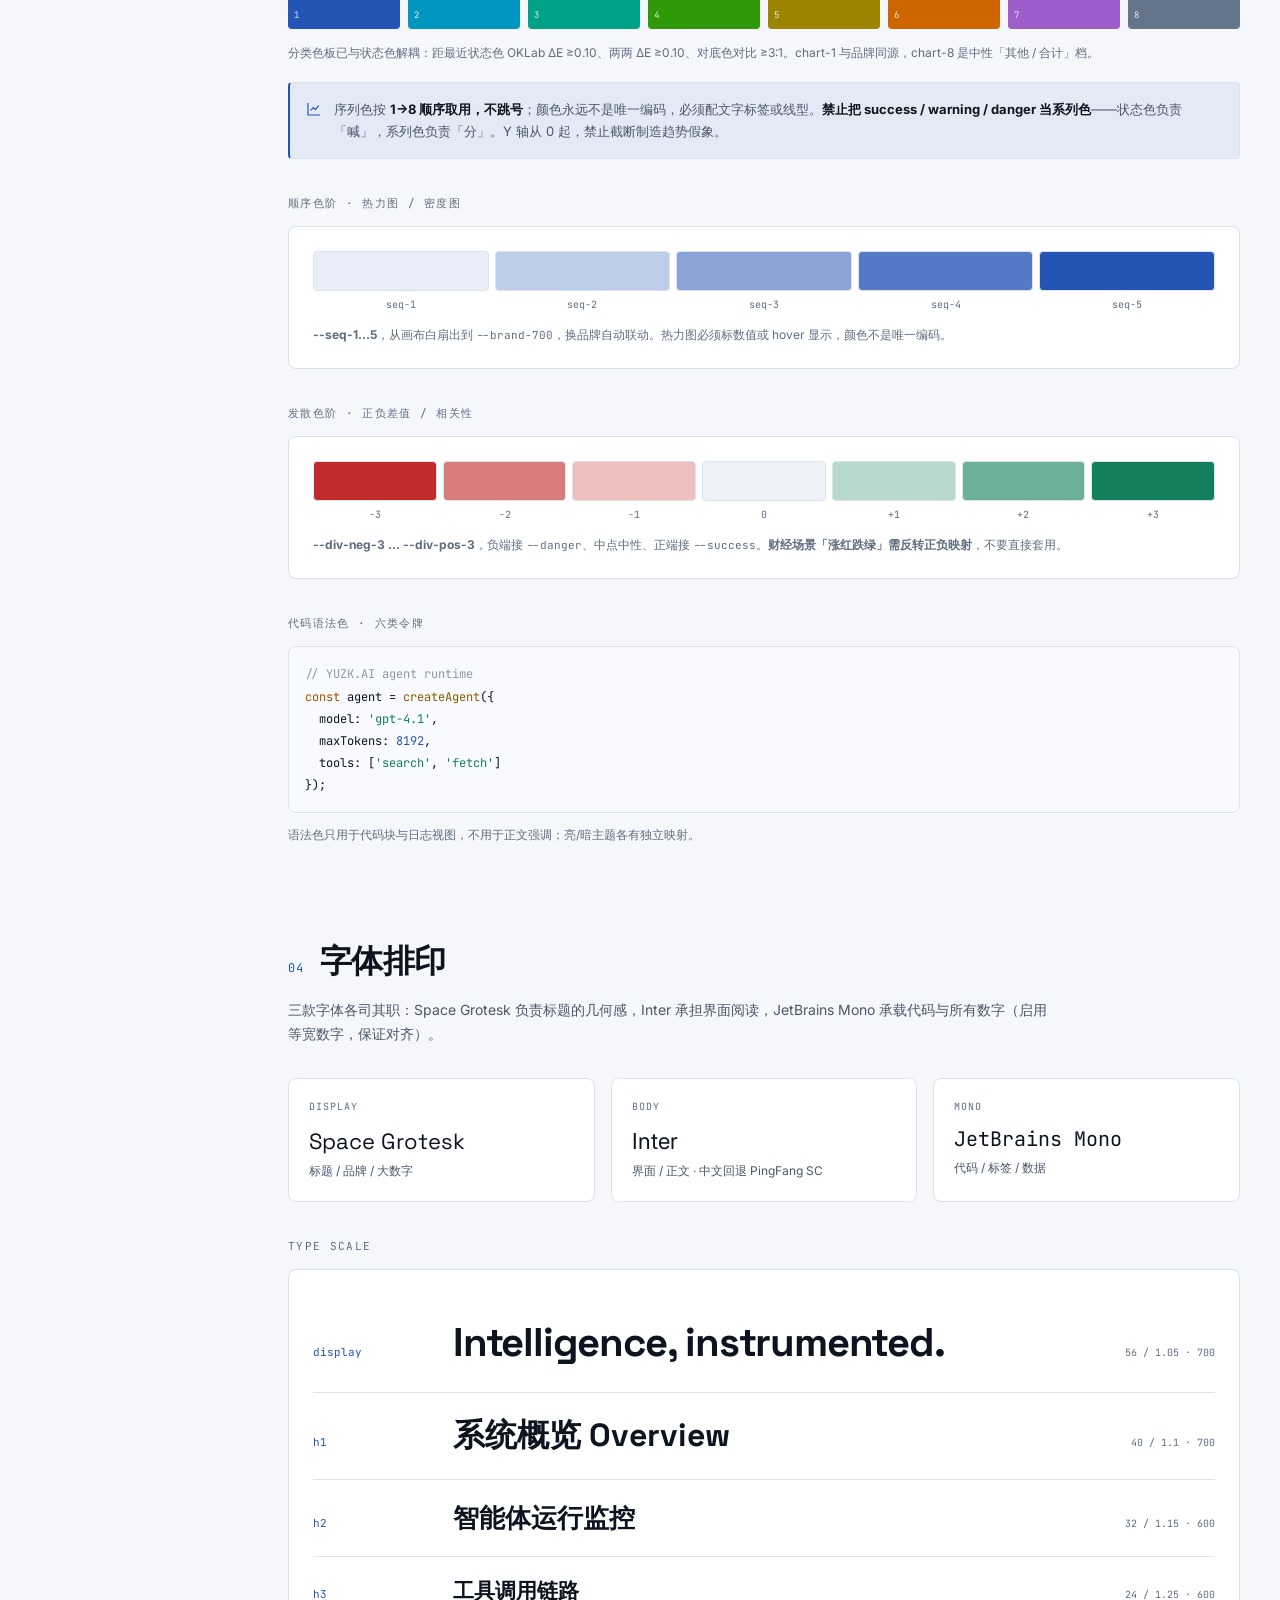
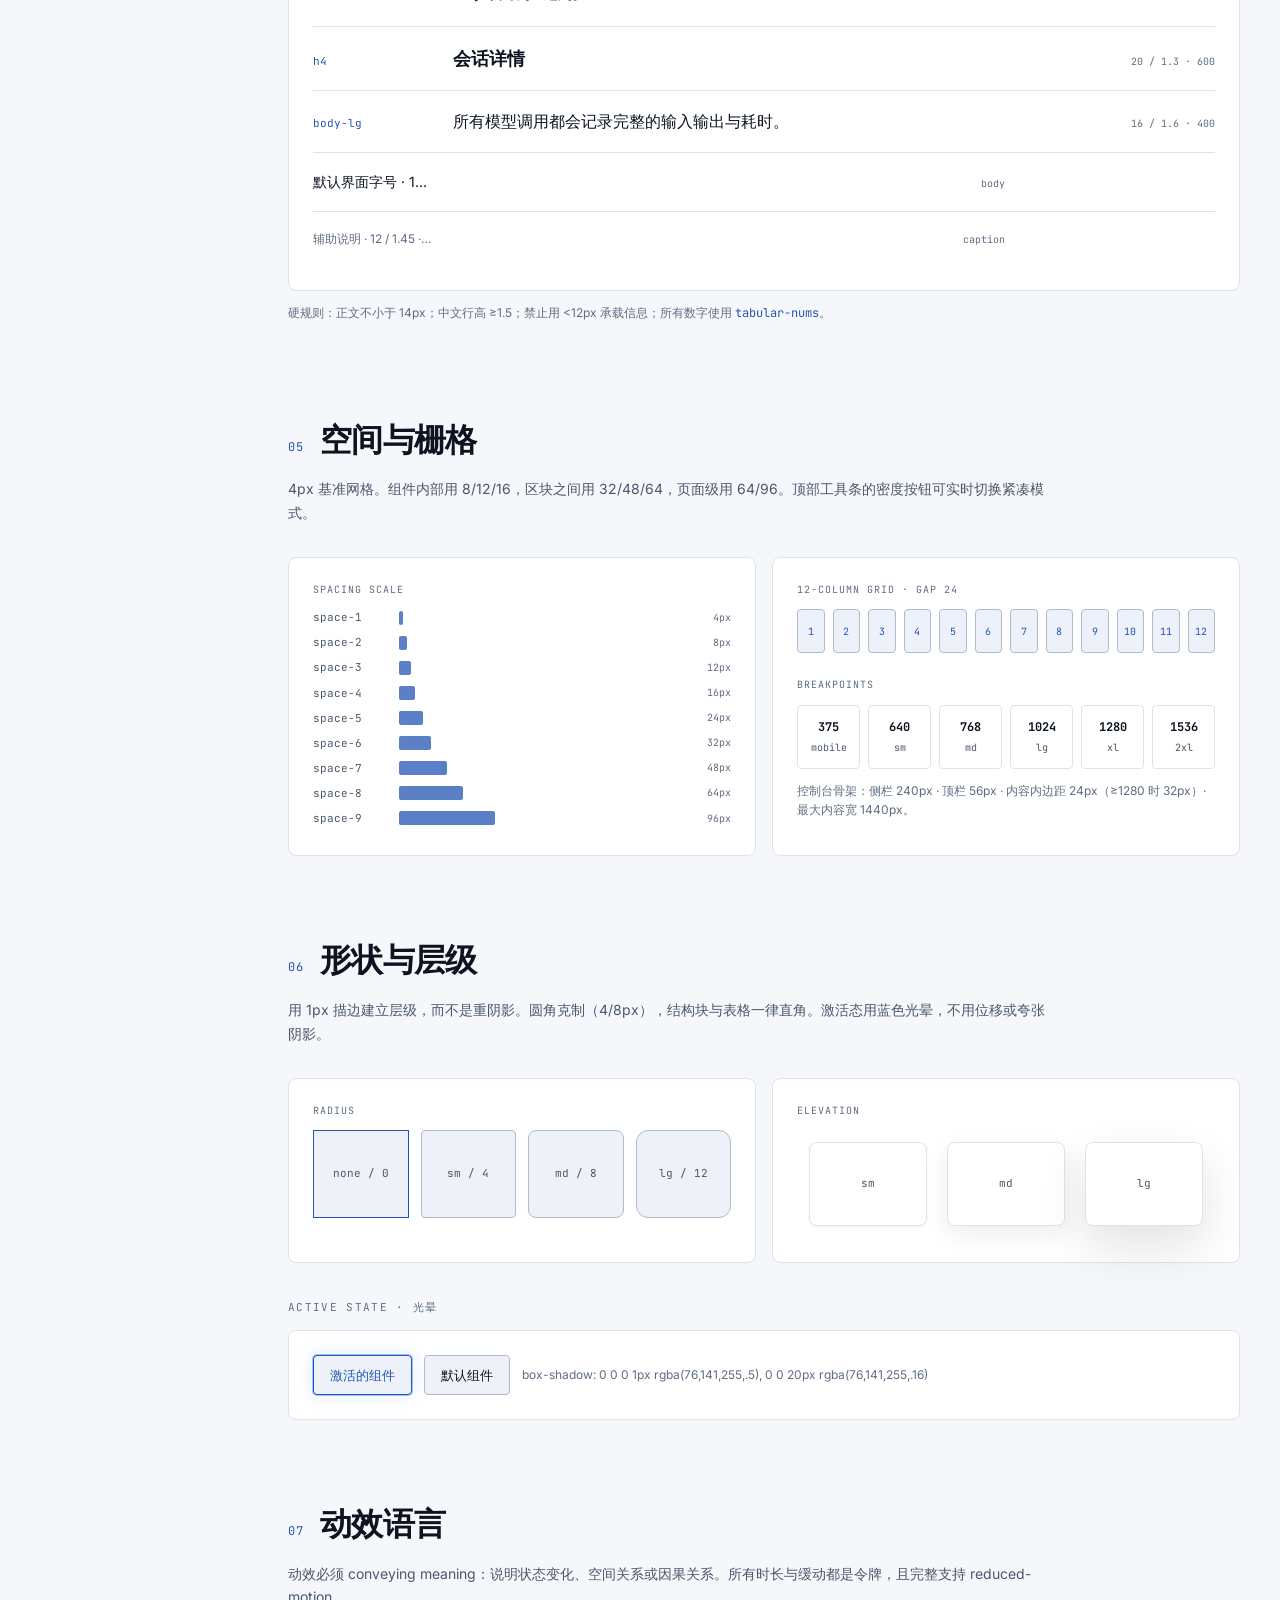
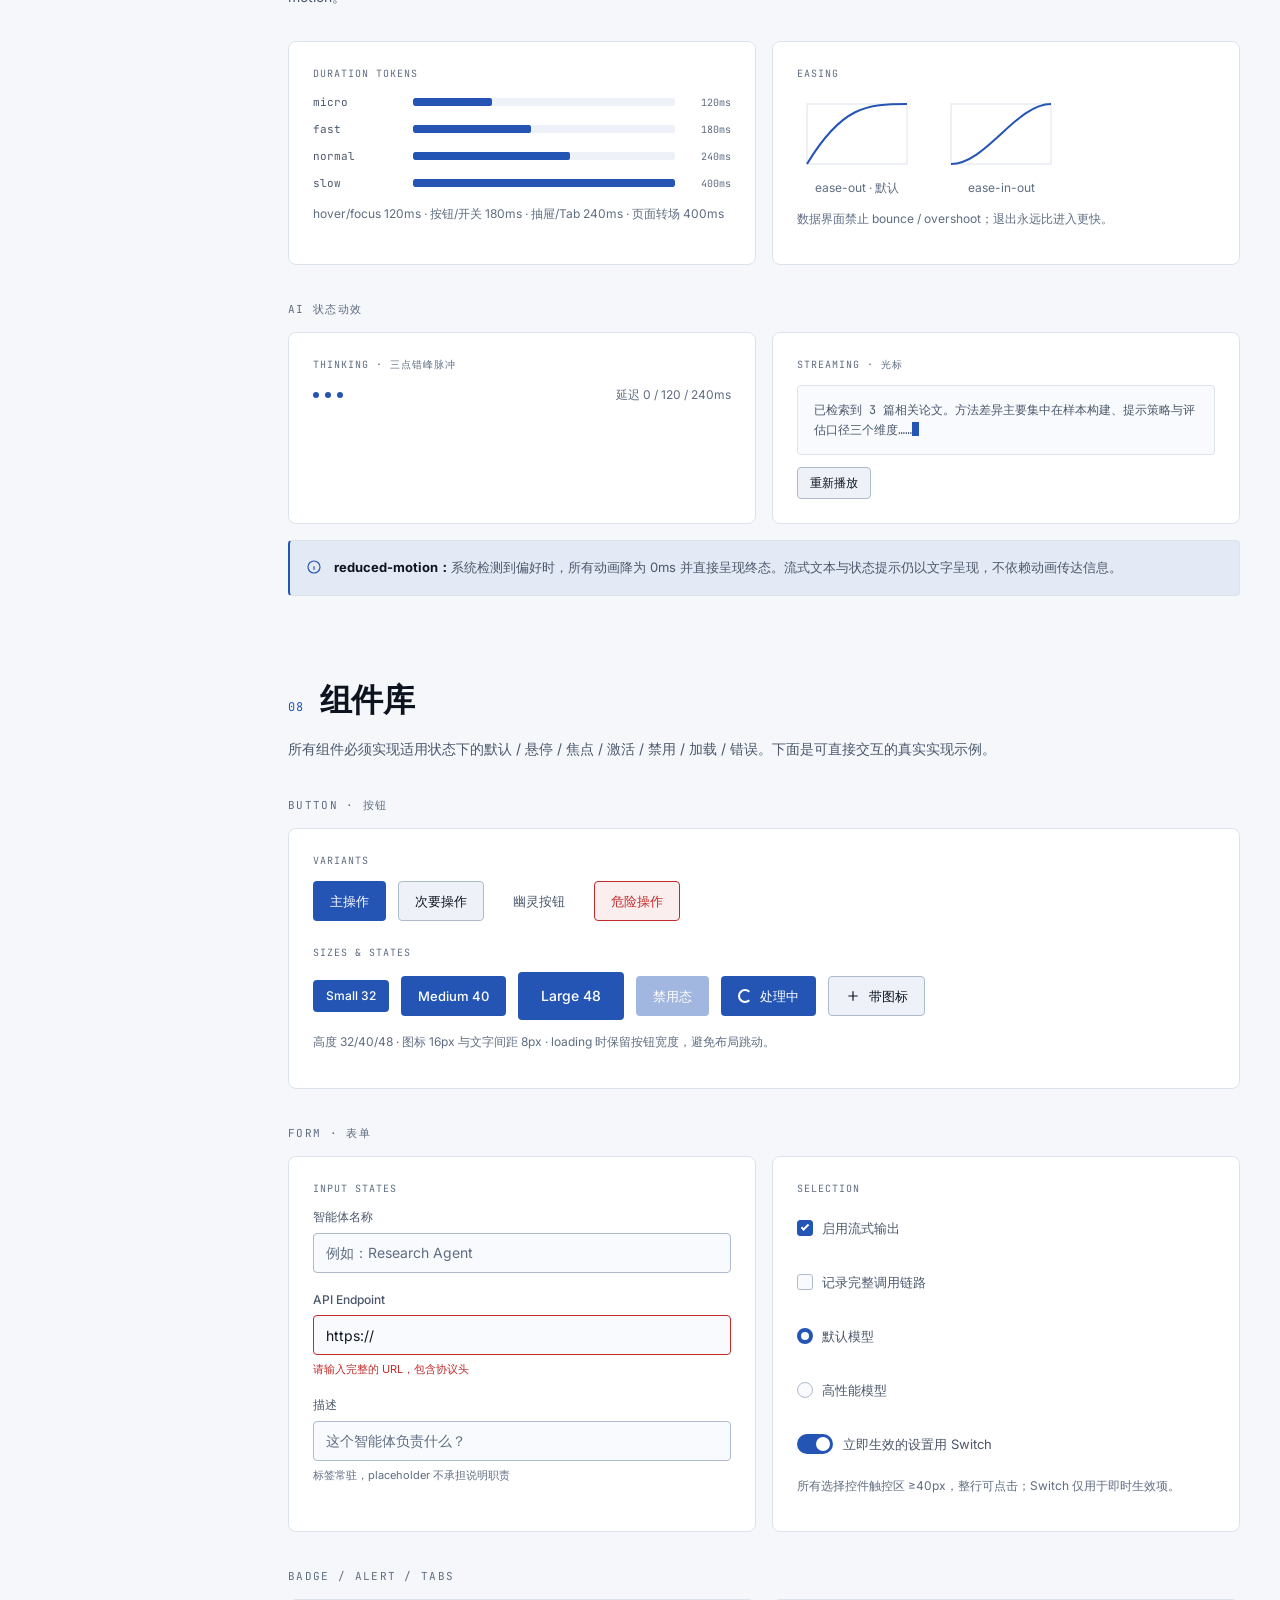
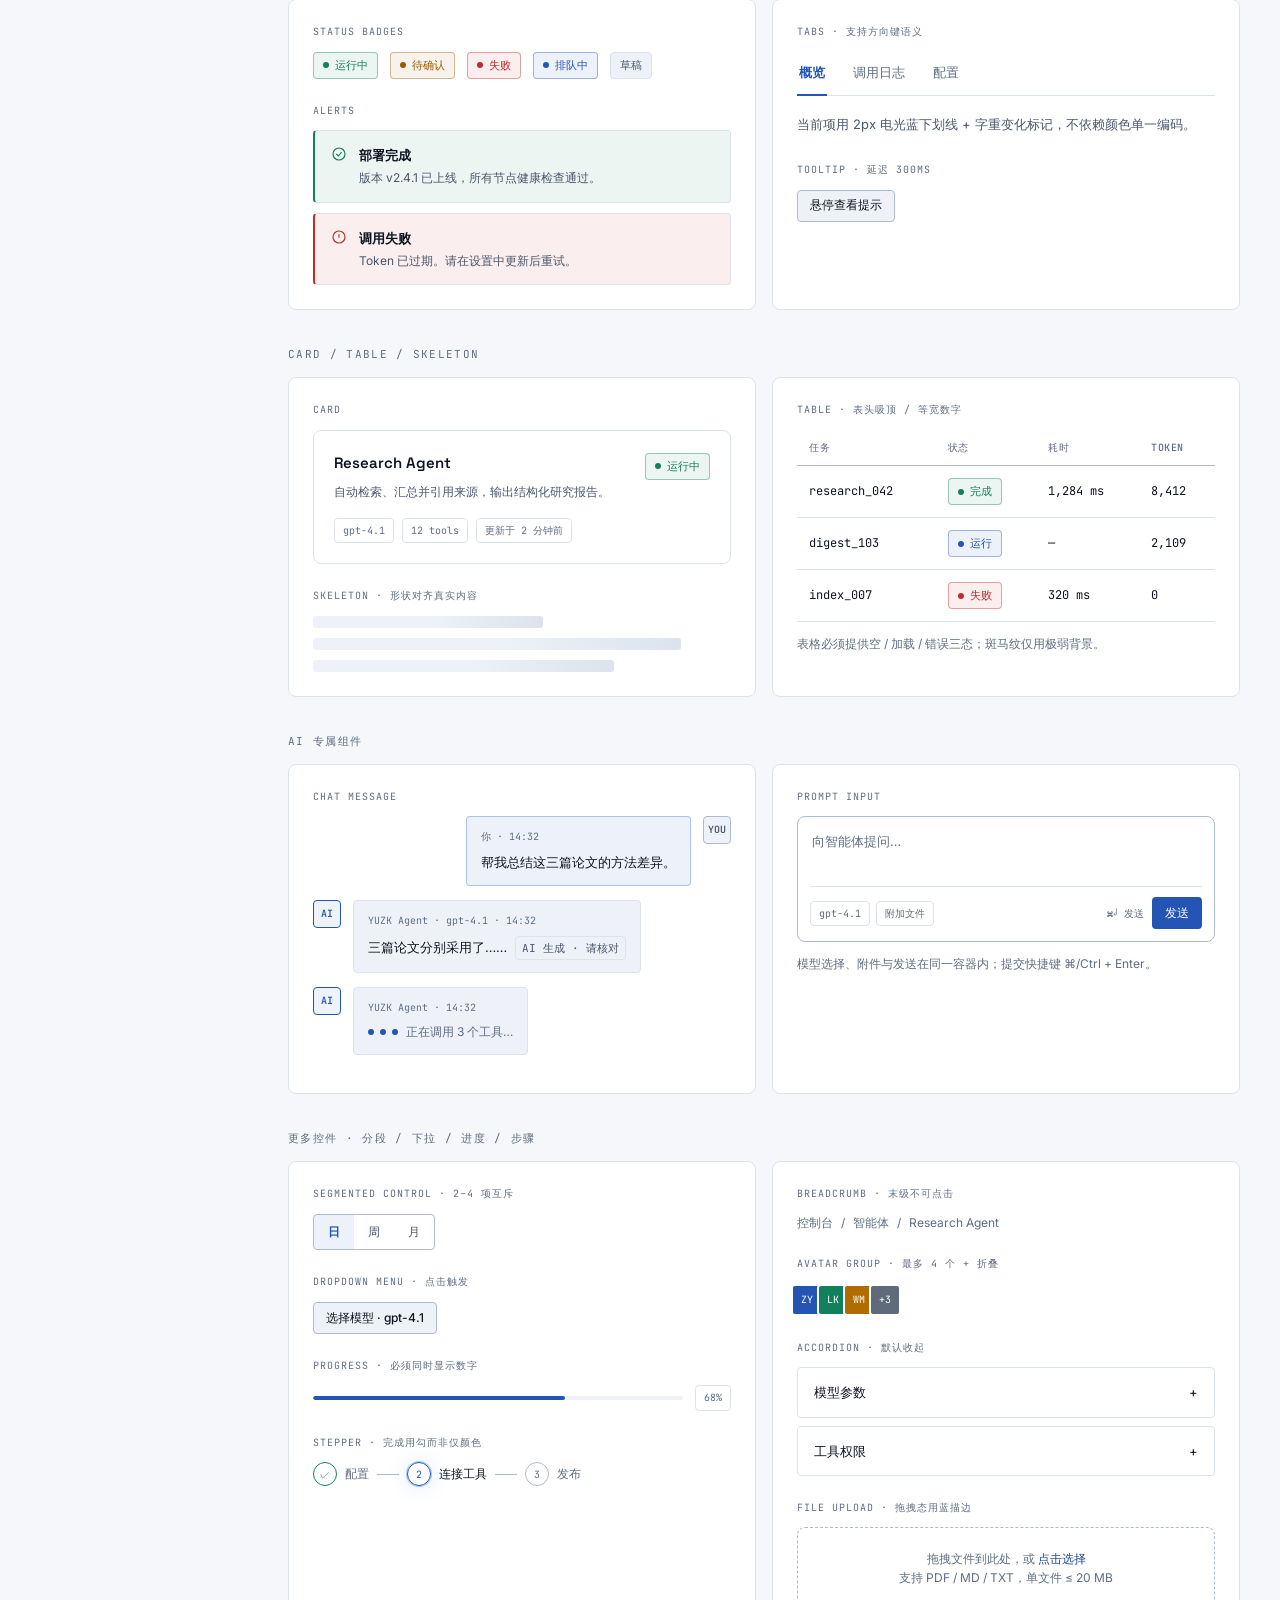
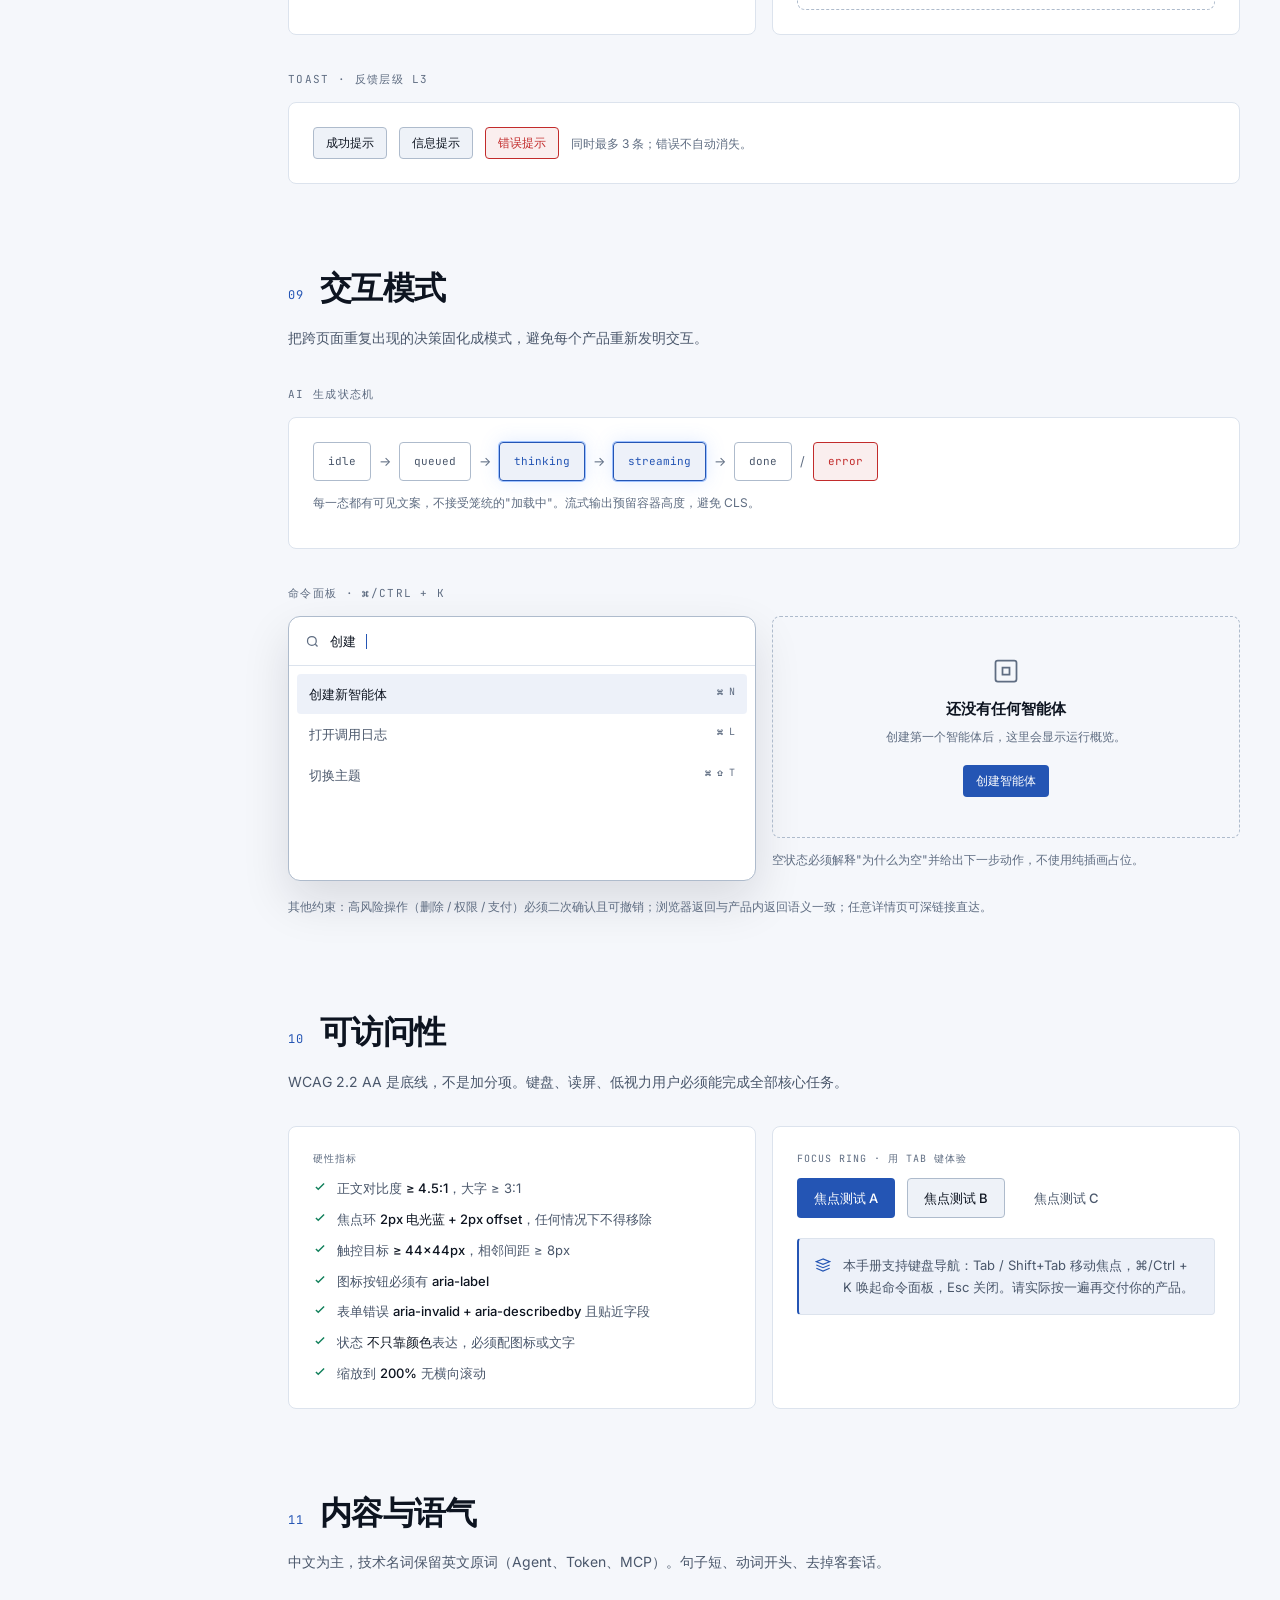
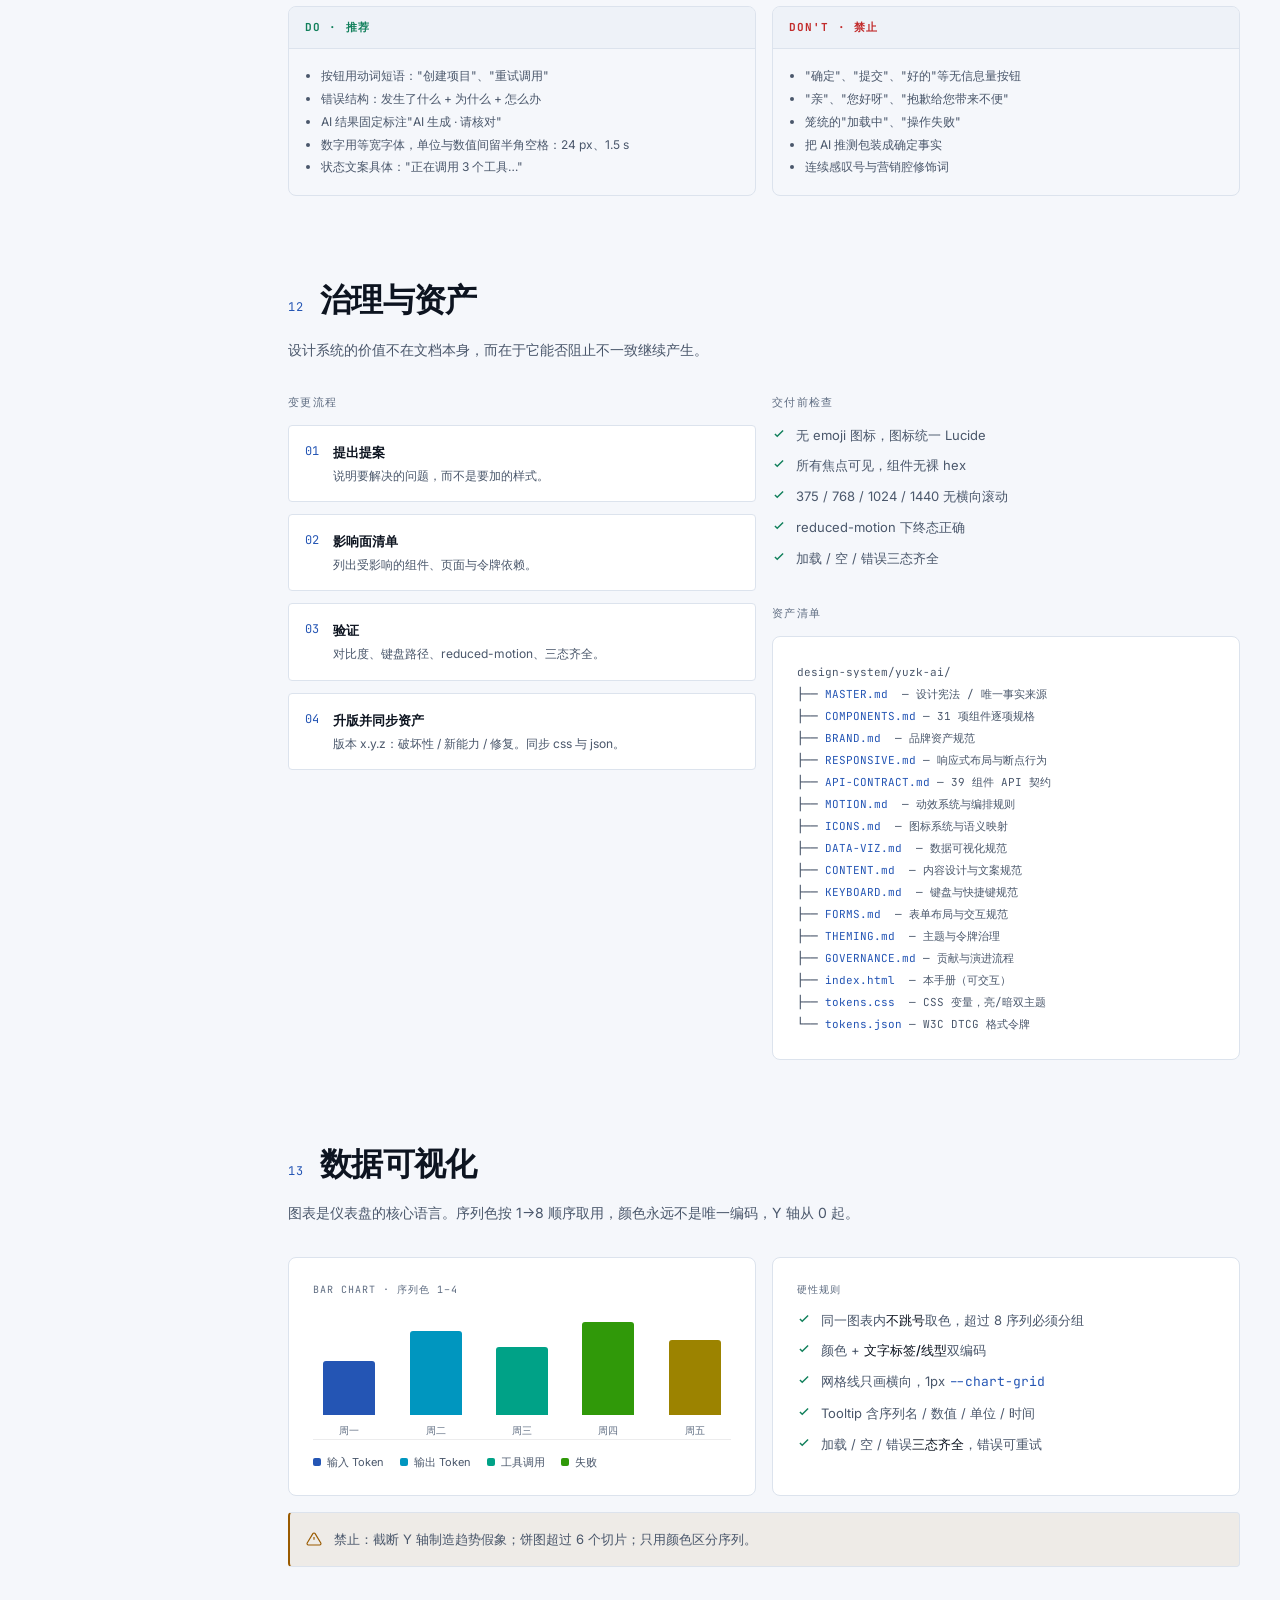
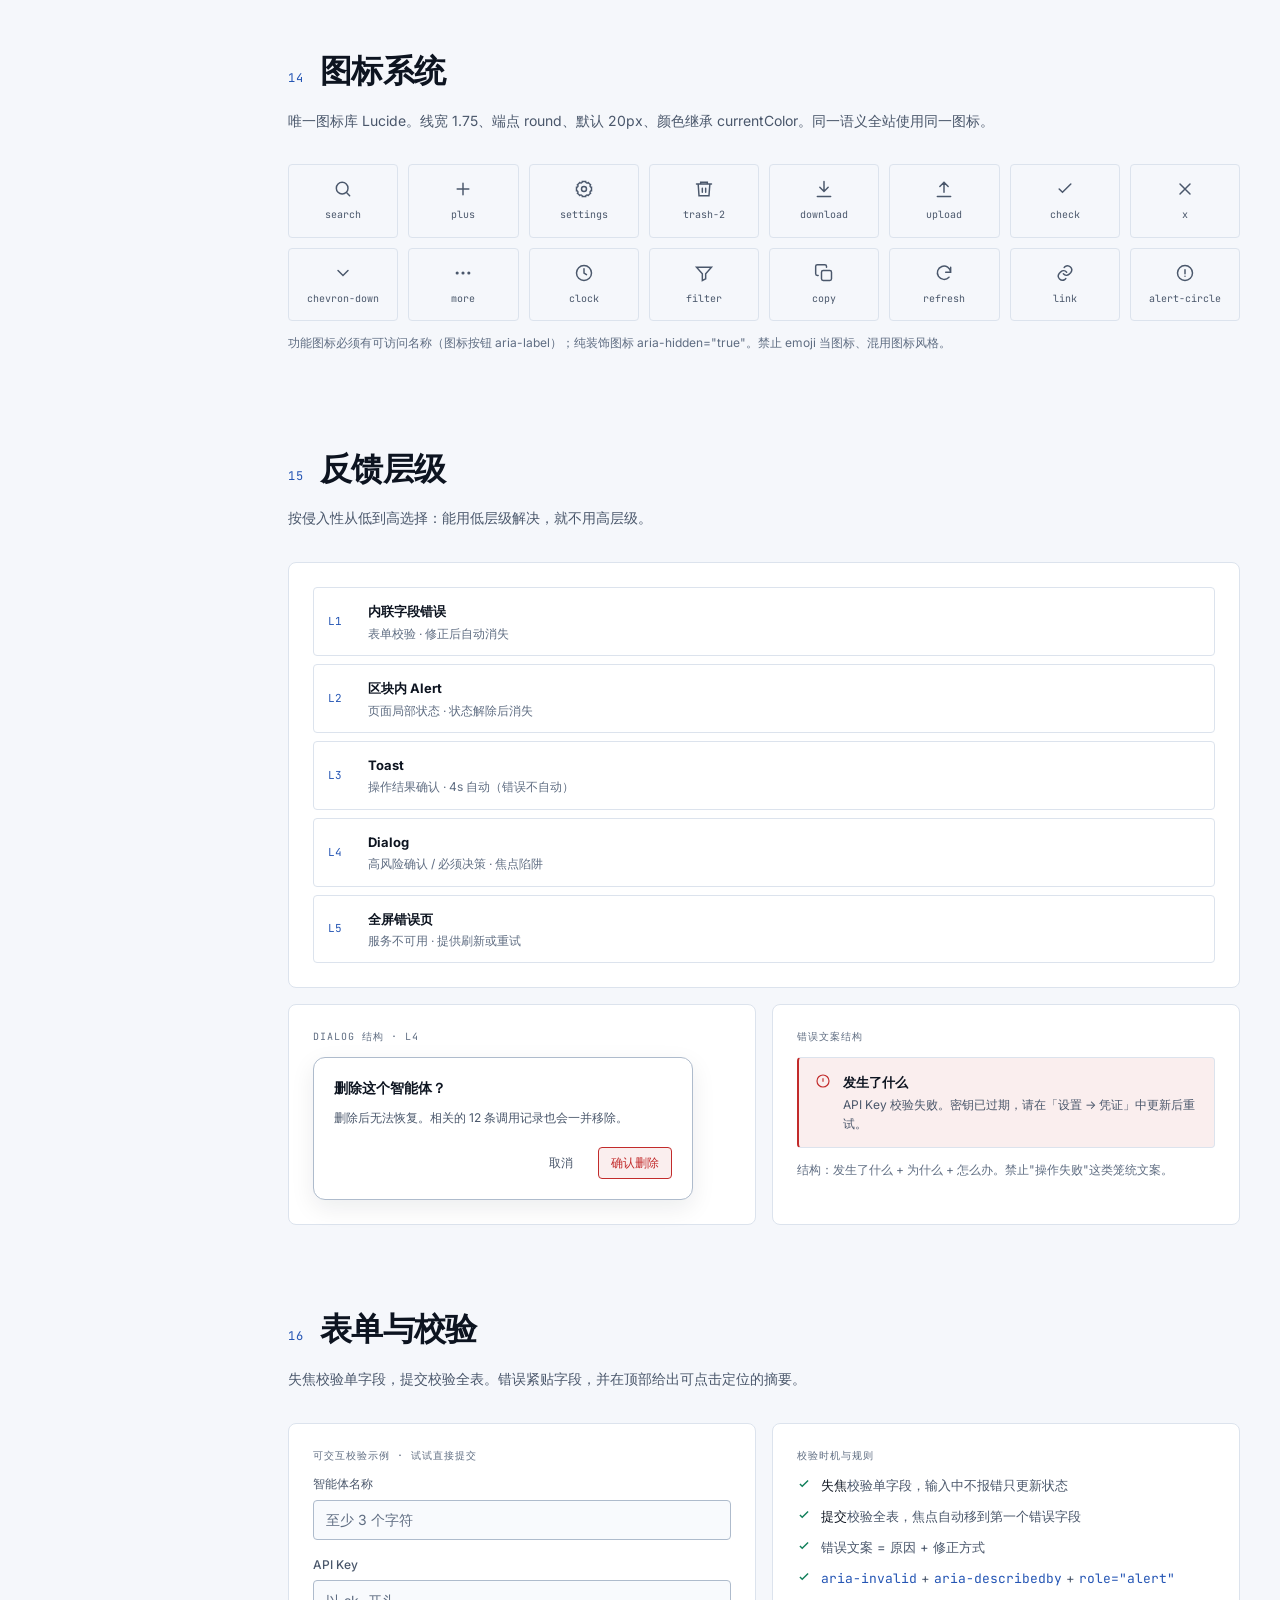
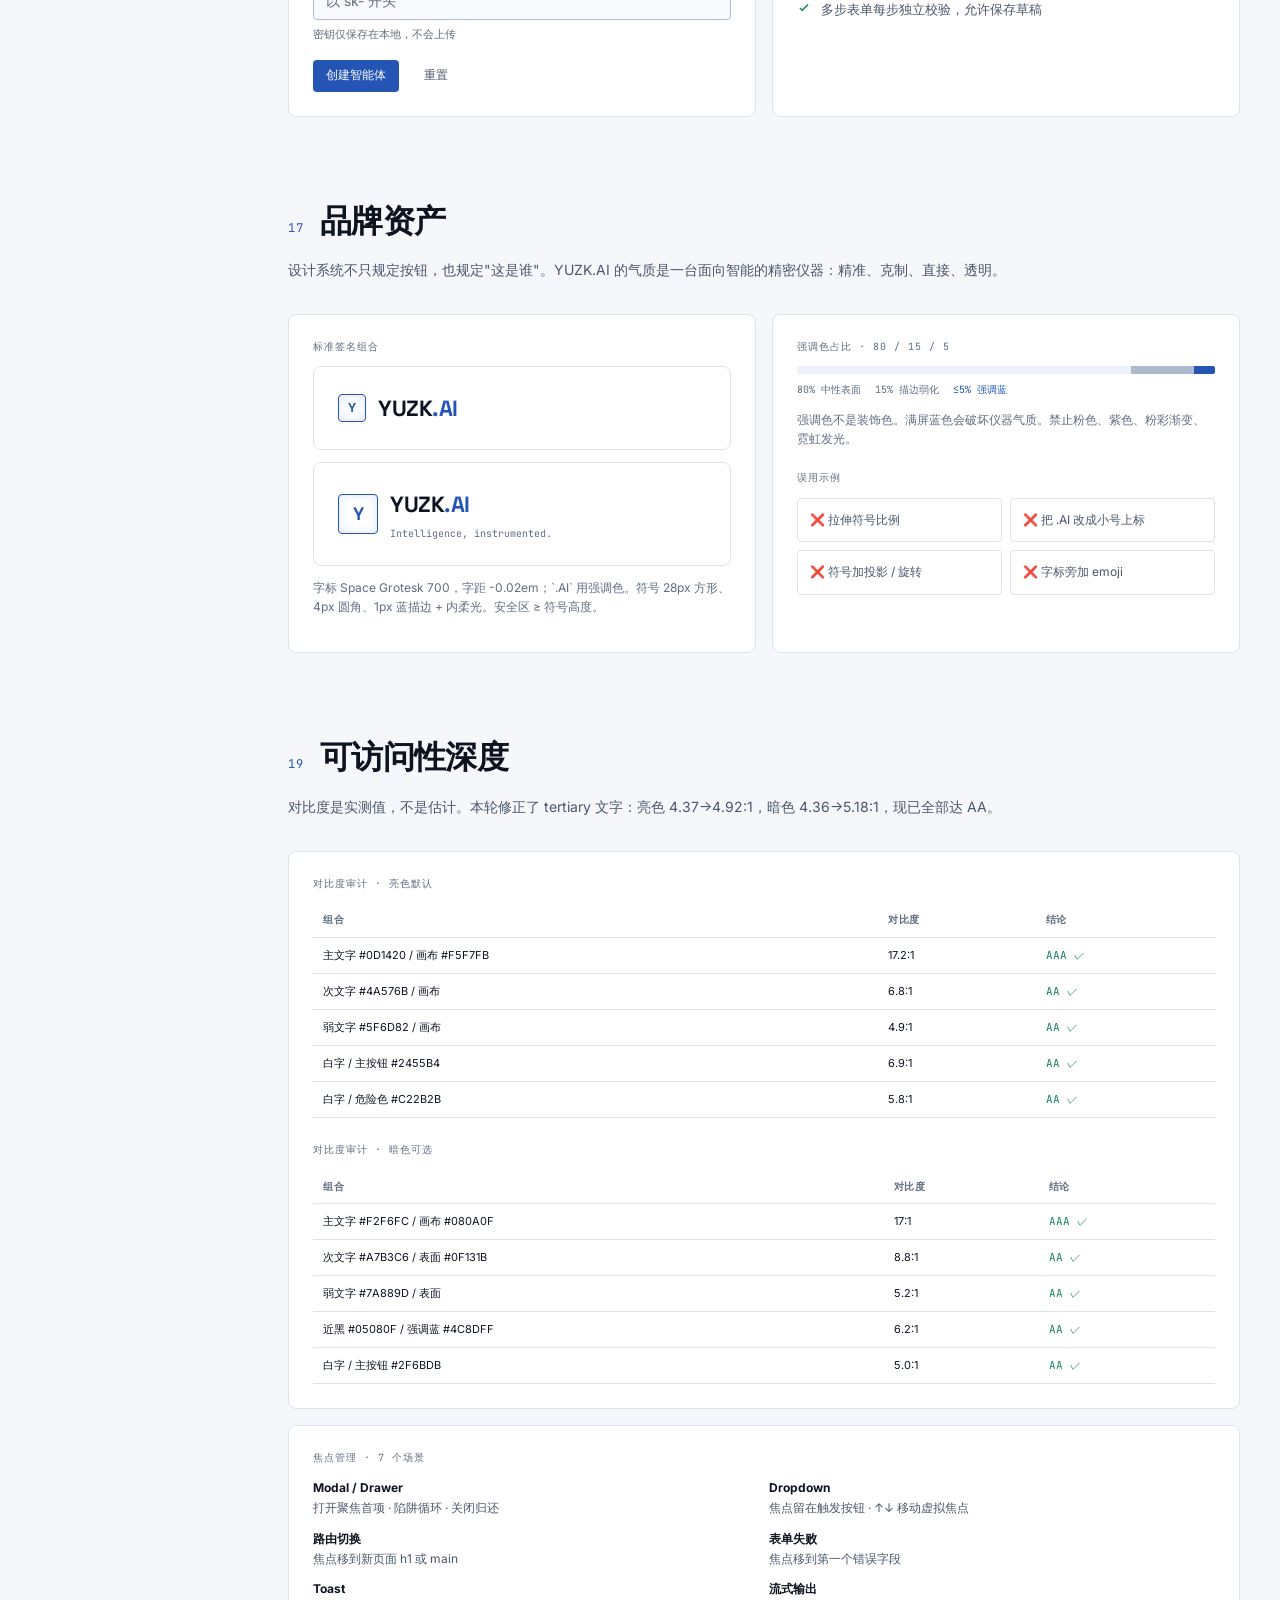
==== commit 4739e4a8: "feat: decouple chart palette from status colors, add status states and continuous scales (v2.3.0) Th" ====
--- a/preview.html
+++ b/preview.html
@@ -3,7 +3,7 @@
 <head>
 <meta charset="UTF-8">
 <meta name="viewport" content="width=device-width, initial-scale=1.0">
-<title>YUZK.AI — Design System v2.2.0</title>
+<title>YUZK.AI — Design System v2.3.0</title>
 <style>
 /* ==================== TOKENS ==================== */
 @import url('https://fonts.googleapis.com/css2?family=Inter:wght@400;500;600;700&family=JetBrains+Mono:wght@400;500;600&family=Space+Grotesk:wght@500;600;700&display=swap');
@@ -24,6 +24,15 @@
   --on-action-primary:var(--white);--accent:var(--brand-700);--on-accent:var(--white);--focus-ring:var(--brand-700);
   --success:#12805C;--warning:#9A5B00;--danger:#C22B2B;--info:var(--brand-700);
   --success-bg:rgba(18,128,92,.08);--warning-bg:rgba(154,91,0,.08);--danger-bg:rgba(194,43,43,.08);--info-bg:color-mix(in srgb,var(--brand-700) 8%,transparent);
+  /* 状态交互态：base 之外全部派生，不新增原语 */
+  --success-hover:color-mix(in srgb,var(--success) 86%,#000);--success-active:color-mix(in srgb,var(--success) 74%,#000);--success-border:color-mix(in srgb,var(--success) 42%,transparent);--on-success:#FFFFFF;
+  --warning-hover:color-mix(in srgb,var(--warning) 86%,#000);--warning-active:color-mix(in srgb,var(--warning) 74%,#000);--warning-border:color-mix(in srgb,var(--warning) 42%,transparent);--on-warning:#FFFFFF;
+  --danger-hover:color-mix(in srgb,var(--danger) 86%,#000);--danger-active:color-mix(in srgb,var(--danger) 74%,#000);--danger-border:color-mix(in srgb,var(--danger) 42%,transparent);--on-danger:#FFFFFF;
+  --info-hover:var(--brand-600);--info-active:var(--brand-800);--info-border:color-mix(in srgb,var(--brand-700) 42%,transparent);--on-info:#FFFFFF;
+  /* 顺序色阶（热力图）5 档，随品牌联动 */
+  --seq-1:color-mix(in srgb,var(--brand-700) 10%,#FFFFFF);--seq-2:color-mix(in srgb,var(--brand-700) 30%,#FFFFFF);--seq-3:color-mix(in srgb,var(--brand-700) 54%,#FFFFFF);--seq-4:color-mix(in srgb,var(--brand-700) 78%,#FFFFFF);--seq-5:var(--brand-700);
+  /* 发散色阶 7 档：danger → 中性 → success */
+  --div-neg-3:var(--danger);--div-neg-2:color-mix(in srgb,var(--danger) 62%,#FFFFFF);--div-neg-1:color-mix(in srgb,var(--danger) 30%,#FFFFFF);--div-mid:var(--gray-850);--div-pos-1:color-mix(in srgb,var(--success) 30%,#FFFFFF);--div-pos-2:color-mix(in srgb,var(--success) 62%,#FFFFFF);--div-pos-3:var(--success);
   --overlay:rgba(13,20,32,.42);--grid-line:rgba(13,20,32,.05);
   --font-display:'Space Grotesk','Inter','PingFang SC','Microsoft YaHei',sans-serif;
   --font-body:'Inter','PingFang SC','Microsoft YaHei',sans-serif;
@@ -41,7 +50,8 @@
   --bg-hover:rgba(13,20,32,.04);--bg-active:rgba(13,20,32,.08);--bg-selected:color-mix(in srgb,var(--brand-700) 8%,transparent);--bg-disabled:rgba(13,20,32,.04);
   --border-hover:#8B99AD;--border-focus:var(--brand-700);--border-disabled:#DCE3ED;--text-disabled:#8B99AD;
   --text-link:var(--brand-800);--text-link-hover:var(--brand-700);--text-link-visited:var(--brand-800);--focus-ring-width:2px;--focus-ring-offset:2px;
-  --chart-1:var(--brand-700);--chart-2:#12805C;--chart-3:#B26B00;--chart-4:#C22B2B;--chart-5:#3F6FA8;--chart-6:#1F8A8A;--chart-7:#5F6B7A;--chart-8:#8A4A4A;
+  /* 分类色板：与状态色解耦（ΔE ≥0.10 两两/对状态），对白 ≥3:1 */
+  --chart-1:var(--brand-700);--chart-2:#0096BF;--chart-3:#00A287;--chart-4:#309909;--chart-5:#9C8300;--chart-6:#CD6600;--chart-7:#9F5DCB;--chart-8:#64748B;
   --chart-grid:rgba(13,20,32,.08);--chart-axis:#5F6D82;
   --syntax-keyword:#A85000;--syntax-string:#12805C;--syntax-number:var(--brand-700);--syntax-comment:#8B99AD;--syntax-function:#8A5A00;--syntax-variable:#0D1420;
   --size-icon-sm:16px;--size-icon-md:20px;--size-icon-lg:24px;--size-icon-xl:32px;--size-control-sm:32px;--size-control-md:40px;--size-control-lg:48px;--size-touch-min:44px;
@@ -57,12 +67,20 @@
   --accent:var(--brand-500);--on-accent:var(--near-black);--focus-ring:var(--brand-500);
   --success:#37D399;--warning:#FFB020;--danger:#FF5C5C;--info:var(--brand-500);
   --success-bg:rgba(55,211,153,.1);--warning-bg:rgba(255,176,32,.1);--danger-bg:rgba(255,92,92,.1);--info-bg:color-mix(in srgb,var(--brand-500) 10%,transparent);
+  /* 暗底交互方向相反：与白混合提亮 */
+  --success-hover:color-mix(in srgb,var(--success) 88%,#FFF);--success-active:color-mix(in srgb,var(--success) 76%,#FFF);--success-border:color-mix(in srgb,var(--success) 42%,transparent);--on-success:#05080F;
+  --warning-hover:color-mix(in srgb,var(--warning) 88%,#FFF);--warning-active:color-mix(in srgb,var(--warning) 76%,#FFF);--warning-border:color-mix(in srgb,var(--warning) 42%,transparent);--on-warning:#05080F;
+  --danger-hover:color-mix(in srgb,var(--danger) 88%,#FFF);--danger-active:color-mix(in srgb,var(--danger) 76%,#FFF);--danger-border:color-mix(in srgb,var(--danger) 42%,transparent);--on-danger:#05080F;
+  --info-hover:var(--brand-400);--info-active:var(--brand-300);--info-border:color-mix(in srgb,var(--brand-500) 42%,transparent);--on-info:#05080F;
+  --seq-1:color-mix(in srgb,var(--brand-500) 14%,#0F131B);--seq-2:color-mix(in srgb,var(--brand-500) 32%,#0F131B);--seq-3:color-mix(in srgb,var(--brand-500) 54%,#0F131B);--seq-4:color-mix(in srgb,var(--brand-500) 78%,#0F131B);--seq-5:var(--brand-500);
+  --div-neg-3:var(--danger);--div-neg-2:color-mix(in srgb,var(--danger) 62%,#0F131B);--div-neg-1:color-mix(in srgb,var(--danger) 32%,#0F131B);--div-mid:#1B2230;--div-pos-1:color-mix(in srgb,var(--success) 32%,#0F131B);--div-pos-2:color-mix(in srgb,var(--success) 62%,#0F131B);--div-pos-3:var(--success);
   --overlay:rgba(3,6,12,.72);--grid-line:rgba(255,255,255,.035);
   --shadow-sm:0 1px 2px rgba(0,0,0,.24);--shadow-md:0 8px 24px rgba(0,0,0,.28);--shadow-lg:0 20px 48px rgba(0,0,0,.36);
   --bg-hover:rgba(255,255,255,.05);--bg-active:rgba(255,255,255,.09);--bg-selected:color-mix(in srgb,var(--brand-500) 14%,transparent);--bg-disabled:rgba(255,255,255,.04);
   --border-hover:#4C5A70;--border-focus:var(--brand-500);--border-disabled:#242C3A;--text-disabled:#4C5A70;
   --text-link:var(--brand-400);--text-link-hover:var(--brand-300);--text-link-visited:var(--brand-400);
-  --chart-1:var(--brand-500);--chart-2:#37D399;--chart-3:#FFB020;--chart-4:#FF5C5C;--chart-5:var(--brand-400);--chart-6:#2FB8B8;--chart-7:#94A3B8;--chart-8:#D98A8A;
+  /* 同色相、按暗底取明度；对 #0F131B ≥5.8:1 */
+  --chart-1:var(--brand-500);--chart-2:#4FB6DB;--chart-3:#3FC9B4;--chart-4:#8CCB6E;--chart-5:#B8A64B;--chart-6:#E39355;--chart-7:#B78AE0;--chart-8:#8FA1B8;
   --chart-grid:rgba(255,255,255,.08);--chart-axis:#7A889D;
   --syntax-keyword:#FF9E64;--syntax-string:#7DD3A8;--syntax-number:var(--brand-400);--syntax-comment:#7A889D;--syntax-function:#FFD166;--syntax-variable:#F2F6FC;
 }
@@ -376,6 +394,14 @@
 .state-cell{padding:12px;border:1px solid var(--border-subtle);border-radius:var(--radius-sm);font-size:12px;color:var(--text-secondary);background:var(--bg-surface)}
 .state-cell b{display:block;font-family:var(--font-mono);font-size:10px;color:var(--accent);font-weight:500;margin-bottom:6px}
 .chart-swatches{display:grid;grid-template-columns:repeat(8,minmax(0,1fr));gap:8px}
+.scale-row{display:grid;gap:6px}
+.scale-item{display:grid;gap:6px}
+.scale-bar{height:40px;border:1px solid var(--border-subtle);border-radius:var(--radius-sm)}
+.scale-item span{font-family:var(--font-mono);font-size:10px;color:var(--text-tertiary);text-align:center}
+.state-trio{display:grid;grid-template-columns:repeat(4,minmax(0,1fr));gap:10px}
+.trio-col{display:grid;gap:4px}
+.trio-cap{font-family:var(--font-mono);font-size:10px;color:var(--text-tertiary);margin-bottom:2px}
+.trio-cell{height:34px;border-radius:var(--radius-sm);display:grid;place-items:center;font-family:var(--font-mono);font-size:11px}
 .chart-sw{height:48px;border-radius:var(--radius-sm);display:grid;place-items:end start;padding:6px;font-family:var(--font-mono);font-size:9px;color:rgba(255,255,255,.85)}
 .chart-sw.dark-txt{color:rgba(13,20,32,.7)}
 .code-block{background:var(--bg-inset);border:1px solid var(--border-subtle);border-radius:var(--radius-md);padding:16px;font-family:var(--font-mono);font-size:12px;line-height:1.85;overflow-x:auto;white-space:pre}
@@ -551,12 +577,12 @@
       <a href="#theming-system"><span class="num">32</span>主题与令牌治理</a>
       <a href="#governance-system"><span class="num">33</span>贡献与演进</a>
     </nav>
-    <div class="side-foot"><span><span class="dot-live"></span>v2.2.0</span><span>LIGHT FIRST</span></div>
+    <div class="side-foot"><span><span class="dot-live"></span>v2.3.0</span><span>LIGHT FIRST</span></div>
   </aside>
 
   <div class="main">
     <header class="topbar">
-      <div class="crumb">YUZK.AI / <b>DESIGN SYSTEM</b> / v2.2.0</div>
+      <div class="crumb">YUZK.AI / <b>DESIGN SYSTEM</b> / v2.3.0</div>
       <div class="tools">
         <button class="kbd" id="cmdOpen" aria-label="打开命令面板"><svg width="13" height="13" viewBox="0 0 24 24" fill="none" stroke="currentColor" stroke-width="2"><circle cx="11" cy="11" r="7"/><path d="m20 20-3.5-3.5"/></svg><kbd>⌘ K</kbd></button>
         <button class="icon-btn" id="densityBtn" title="切换密度" aria-label="切换紧凑密度"><svg width="15" height="15" viewBox="0 0 24 24" fill="none" stroke="currentColor" stroke-width="1.75"><path d="M4 6h16M4 12h16M4 18h16"/></svg></button>
@@ -656,6 +682,33 @@
           <div class="sem-row"><div class="sem-left"><span class="sem-dot" style="background:var(--info)"></span>Info / 中性提示</div><div class="sem-code copy" data-copy="var(--info)">--info</div></div>
         </div>
 
+        <div class="subhead">状态交互态 · base 之外全部派生</div>
+        <div class="panel panel-pad" style="margin-bottom:26px">
+          <div class="state-trio">
+            <div class="trio-col"><span class="trio-cap">success</span>
+              <div class="trio-cell" style="background:var(--success);color:var(--on-success)">base</div>
+              <div class="trio-cell" style="background:var(--success-hover);color:var(--on-success)">hover</div>
+              <div class="trio-cell" style="background:var(--success-active);color:var(--on-success)">active</div>
+            </div>
+            <div class="trio-col"><span class="trio-cap">warning</span>
+              <div class="trio-cell" style="background:var(--warning);color:var(--on-warning)">base</div>
+              <div class="trio-cell" style="background:var(--warning-hover);color:var(--on-warning)">hover</div>
+              <div class="trio-cell" style="background:var(--warning-active);color:var(--on-warning)">active</div>
+            </div>
+            <div class="trio-col"><span class="trio-cap">danger</span>
+              <div class="trio-cell" style="background:var(--danger);color:var(--on-danger)">base</div>
+              <div class="trio-cell" style="background:var(--danger-hover);color:var(--on-danger)">hover</div>
+              <div class="trio-cell" style="background:var(--danger-active);color:var(--on-danger)">active</div>
+            </div>
+            <div class="trio-col"><span class="trio-cap">info</span>
+              <div class="trio-cell" style="background:var(--info);color:var(--on-info)">base</div>
+              <div class="trio-cell" style="background:var(--info-hover);color:var(--on-info)">hover</div>
+              <div class="trio-cell" style="background:var(--info-active);color:var(--on-info)">active</div>
+            </div>
+          </div>
+          <div class="note">状态色只定义 base，<b>hover / active / on / border 全部由 color-mix 派生</b>，不新增原语。亮色向下加深、暗色向上提亮——方向由底色决定，不由色相决定。</div>
+        </div>
+
         <div class="subhead">交互状态语义色 · 不新增色相</div>
         <div class="state-grid">
           <div class="state-cell" style="background:var(--bg-hover)"><b>--bg-hover</b>悬停底色</div>
@@ -667,20 +720,47 @@
         </div>
         <p class="note">组件只引用状态令牌，不自行调配透明度；切换主题时状态层自动跟随。</p>
 
-        <div class="subhead">数据可视化 · 8 色序列（亮色默认，点击复制）</div>
-        <div class="chart-swatches" style="margin-bottom:26px">
+        <div class="subhead">数据可视化 · 8 色分类序列（点击复制）</div>
+        <div class="chart-swatches" style="margin-bottom:14px">
           <div class="chart-sw copy" data-copy="var(--chart-1)" style="background:var(--chart-1)">1</div>
-          <div class="chart-sw copy" data-copy="#12805C" style="background:#12805C">2</div>
-          <div class="chart-sw copy" data-copy="#B26B00" style="background:#B26B00">3</div>
-          <div class="chart-sw copy" data-copy="#C22B2B" style="background:#C22B2B">4</div>
-          <div class="chart-sw copy" data-copy="#3F6FA8" style="background:#3F6FA8">5</div>
-          <div class="chart-sw copy" data-copy="#1F8A8A" style="background:#1F8A8A">6</div>
-          <div class="chart-sw copy" data-copy="#5F6B7A" style="background:#5F6B7A">7</div>
-          <div class="chart-sw copy" data-copy="#8A4A4A" style="background:#8A4A4A">8</div>
-        </div>
+          <div class="chart-sw copy" data-copy="var(--chart-2)" style="background:var(--chart-2)">2</div>
+          <div class="chart-sw copy" data-copy="var(--chart-3)" style="background:var(--chart-3)">3</div>
+          <div class="chart-sw copy" data-copy="var(--chart-4)" style="background:var(--chart-4)">4</div>
+          <div class="chart-sw copy" data-copy="var(--chart-5)" style="background:var(--chart-5)">5</div>
+          <div class="chart-sw copy" data-copy="var(--chart-6)" style="background:var(--chart-6)">6</div>
+          <div class="chart-sw copy" data-copy="var(--chart-7)" style="background:var(--chart-7)">7</div>
+          <div class="chart-sw copy" data-copy="var(--chart-8)" style="background:var(--chart-8)">8</div>
+        </div>
+        <div class="note" style="margin-top:0;margin-bottom:20px">分类色板已与状态色解耦：距最近状态色 OKLab ΔE ≥0.10、两两 ΔE ≥0.10、对底色对比 ≥3:1。chart-1 与品牌同源，chart-8 是中性「其他 / 合计」档。</div>
         <div class="callout">
           <svg width="16" height="16" viewBox="0 0 24 24" fill="none" stroke="currentColor" stroke-width="1.75"><path d="M3 3v18h18"/><path d="m7 14 4-4 3 3 5-6"/></svg>
-          <div>序列色按 <b>1→8 顺序取用，不跳号</b>；颜色永远不是唯一编码，必须配文字标签或线型。Y 轴从 0 起，禁止截断制造趋势假象。</div>
+          <div>序列色按 <b>1→8 顺序取用，不跳号</b>；颜色永远不是唯一编码，必须配文字标签或线型。<b>禁止把 success / warning / danger 当系列色</b>——状态色负责「喊」，系列色负责「分」。Y 轴从 0 起，禁止截断制造趋势假象。</div>
+        </div>
+
+        <div class="subhead">顺序色阶 · 热力图 / 密度图</div>
+        <div class="panel panel-pad" style="margin-bottom:26px">
+          <div class="scale-row" style="grid-template-columns:repeat(5,minmax(0,1fr))">
+            <div class="scale-item"><div class="scale-bar" style="background:var(--seq-1)"></div><span>seq-1</span></div>
+            <div class="scale-item"><div class="scale-bar" style="background:var(--seq-2)"></div><span>seq-2</span></div>
+            <div class="scale-item"><div class="scale-bar" style="background:var(--seq-3)"></div><span>seq-3</span></div>
+            <div class="scale-item"><div class="scale-bar" style="background:var(--seq-4)"></div><span>seq-4</span></div>
+            <div class="scale-item"><div class="scale-bar" style="background:var(--seq-5)"></div><span>seq-5</span></div>
+          </div>
+          <div class="note"><b>--seq-1…5</b>，从画布白扇出到 <span class="sem-code">--brand-700</span>，换品牌自动联动。热力图必须标数值或 hover 显示，颜色不是唯一编码。</div>
+        </div>
+
+        <div class="subhead">发散色阶 · 正负差值 / 相关性</div>
+        <div class="panel panel-pad" style="margin-bottom:26px">
+          <div class="scale-row" style="grid-template-columns:repeat(7,minmax(0,1fr))">
+            <div class="scale-item"><div class="scale-bar" style="background:var(--div-neg-3)"></div><span>−3</span></div>
+            <div class="scale-item"><div class="scale-bar" style="background:var(--div-neg-2)"></div><span>−2</span></div>
+            <div class="scale-item"><div class="scale-bar" style="background:var(--div-neg-1)"></div><span>−1</span></div>
+            <div class="scale-item"><div class="scale-bar" style="background:var(--div-mid)"></div><span>0</span></div>
+            <div class="scale-item"><div class="scale-bar" style="background:var(--div-pos-1)"></div><span>+1</span></div>
+            <div class="scale-item"><div class="scale-bar" style="background:var(--div-pos-2)"></div><span>+2</span></div>
+            <div class="scale-item"><div class="scale-bar" style="background:var(--div-pos-3)"></div><span>+3</span></div>
+          </div>
+          <div class="note"><b>--div-neg-3 … --div-pos-3</b>，负端接 <span class="sem-code">--danger</span>、中点中性、正端接 <span class="sem-code">--success</span>。<b>财经场景「涨红跌绿」需反转正负映射</b>，不要直接套用。</div>
         </div>
 
         <div class="subhead">代码语法色 · 六类令牌</div>
@@ -1785,7 +1865,7 @@
       </section>
 
       <footer class="footer">
-        <span>YUZK.AI DESIGN SYSTEM · v2.2.0 · 2026-11-23</span>
+        <span>YUZK.AI DESIGN SYSTEM · v2.3.0 · 2026-11-23</span>
         <span>SIGNAL OVER DECORATION</span>
       </footer>
     </main>
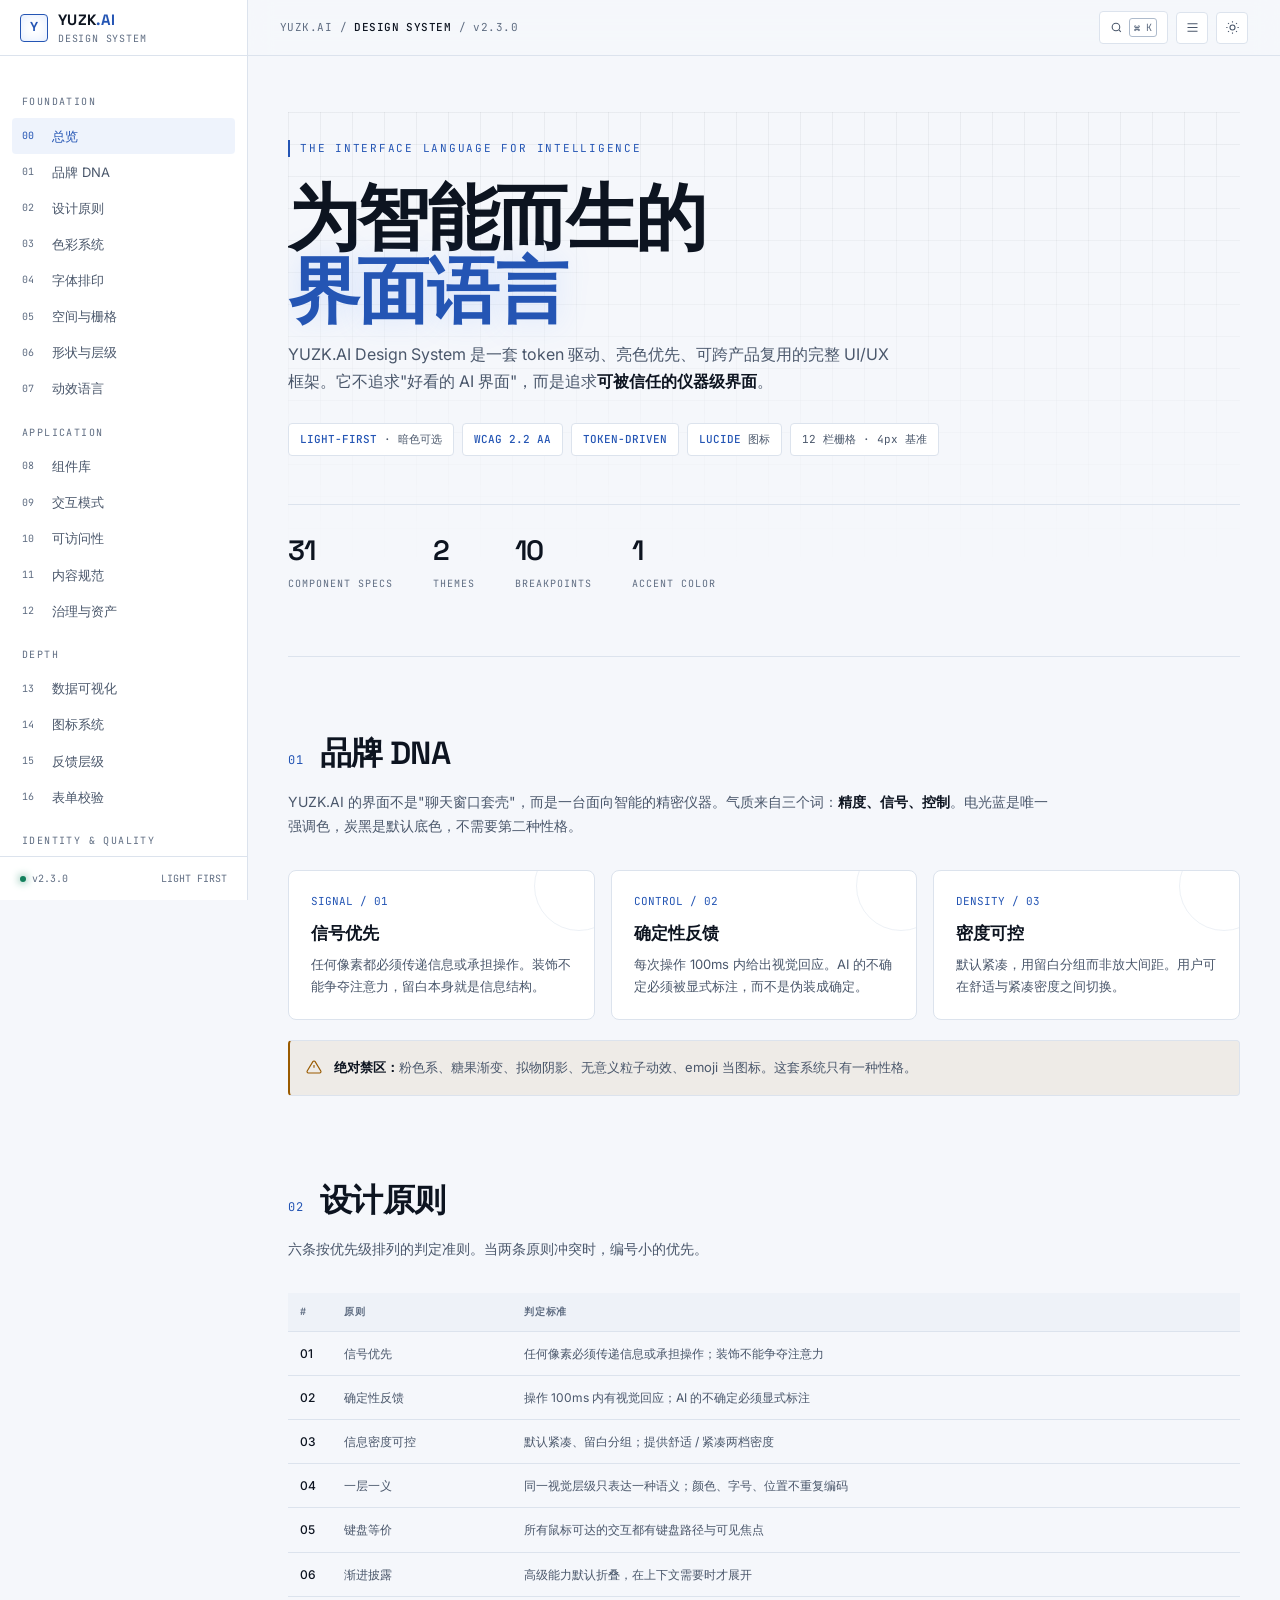
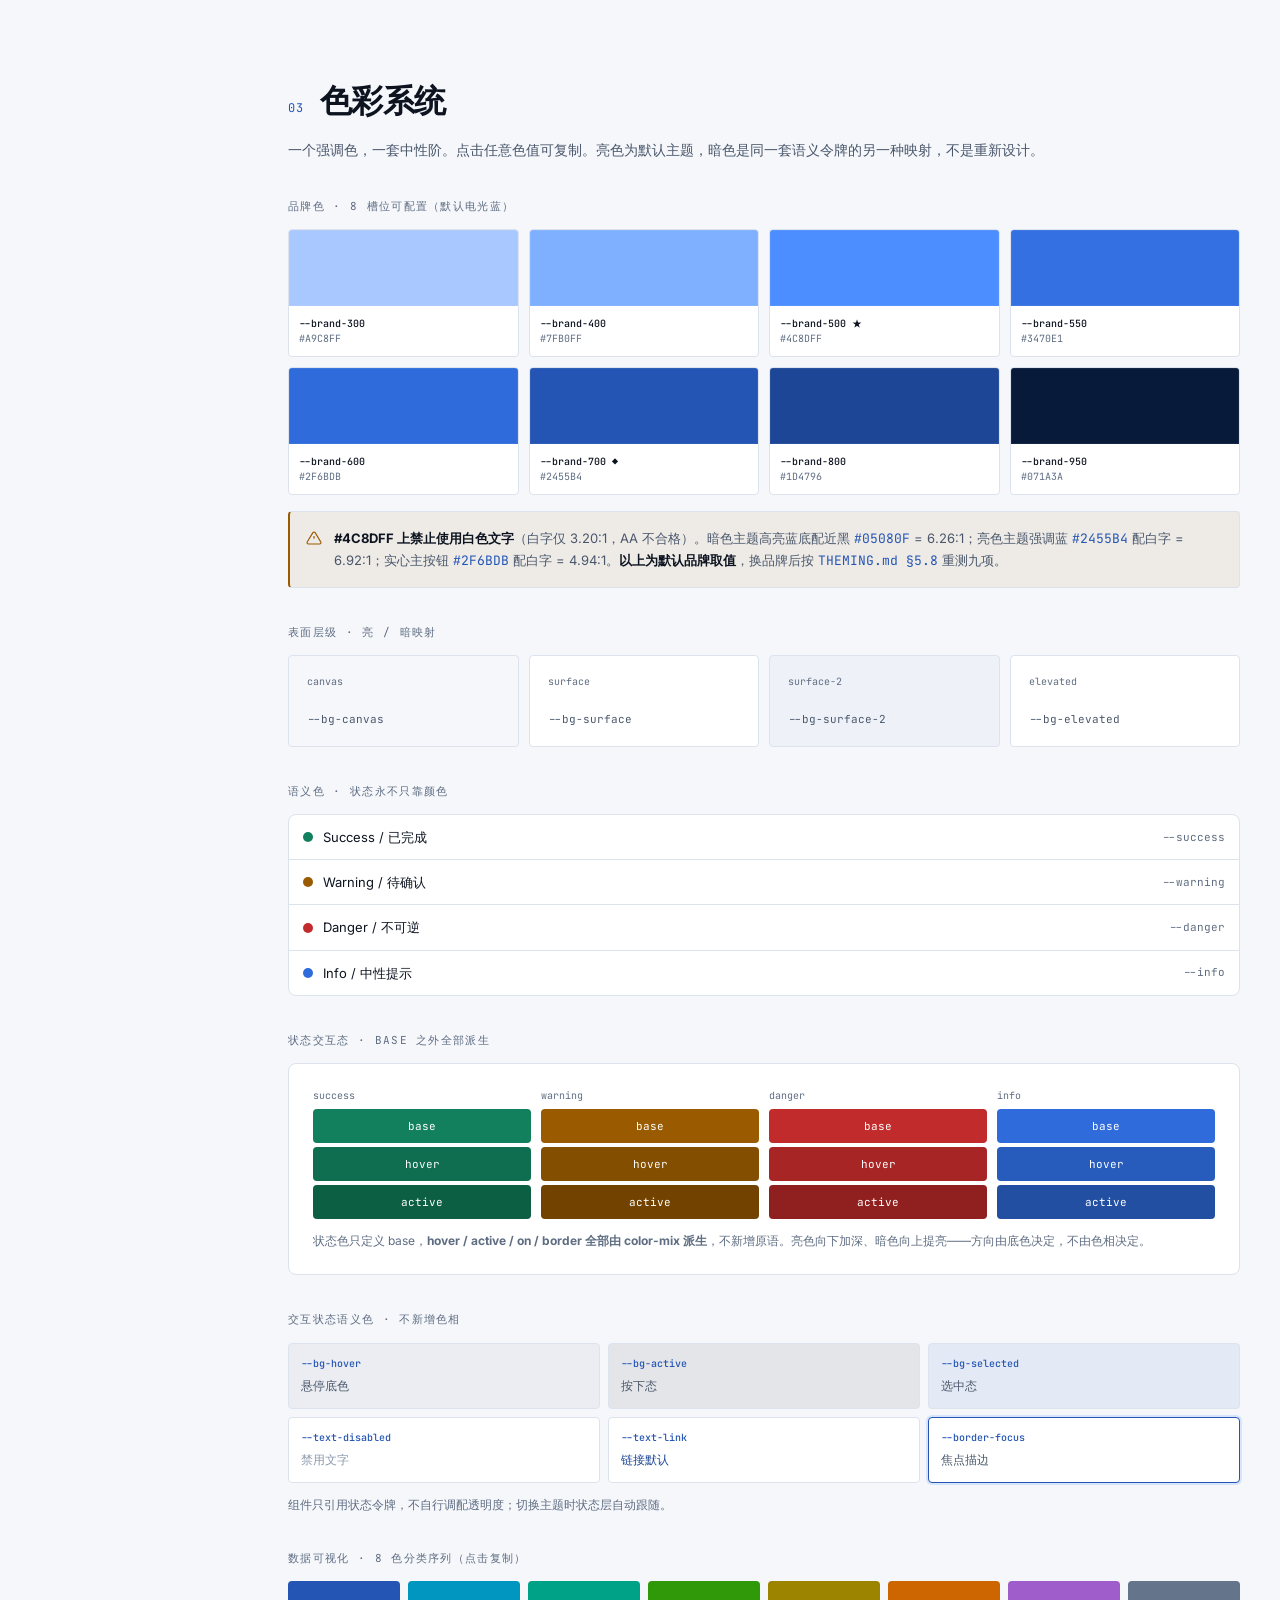
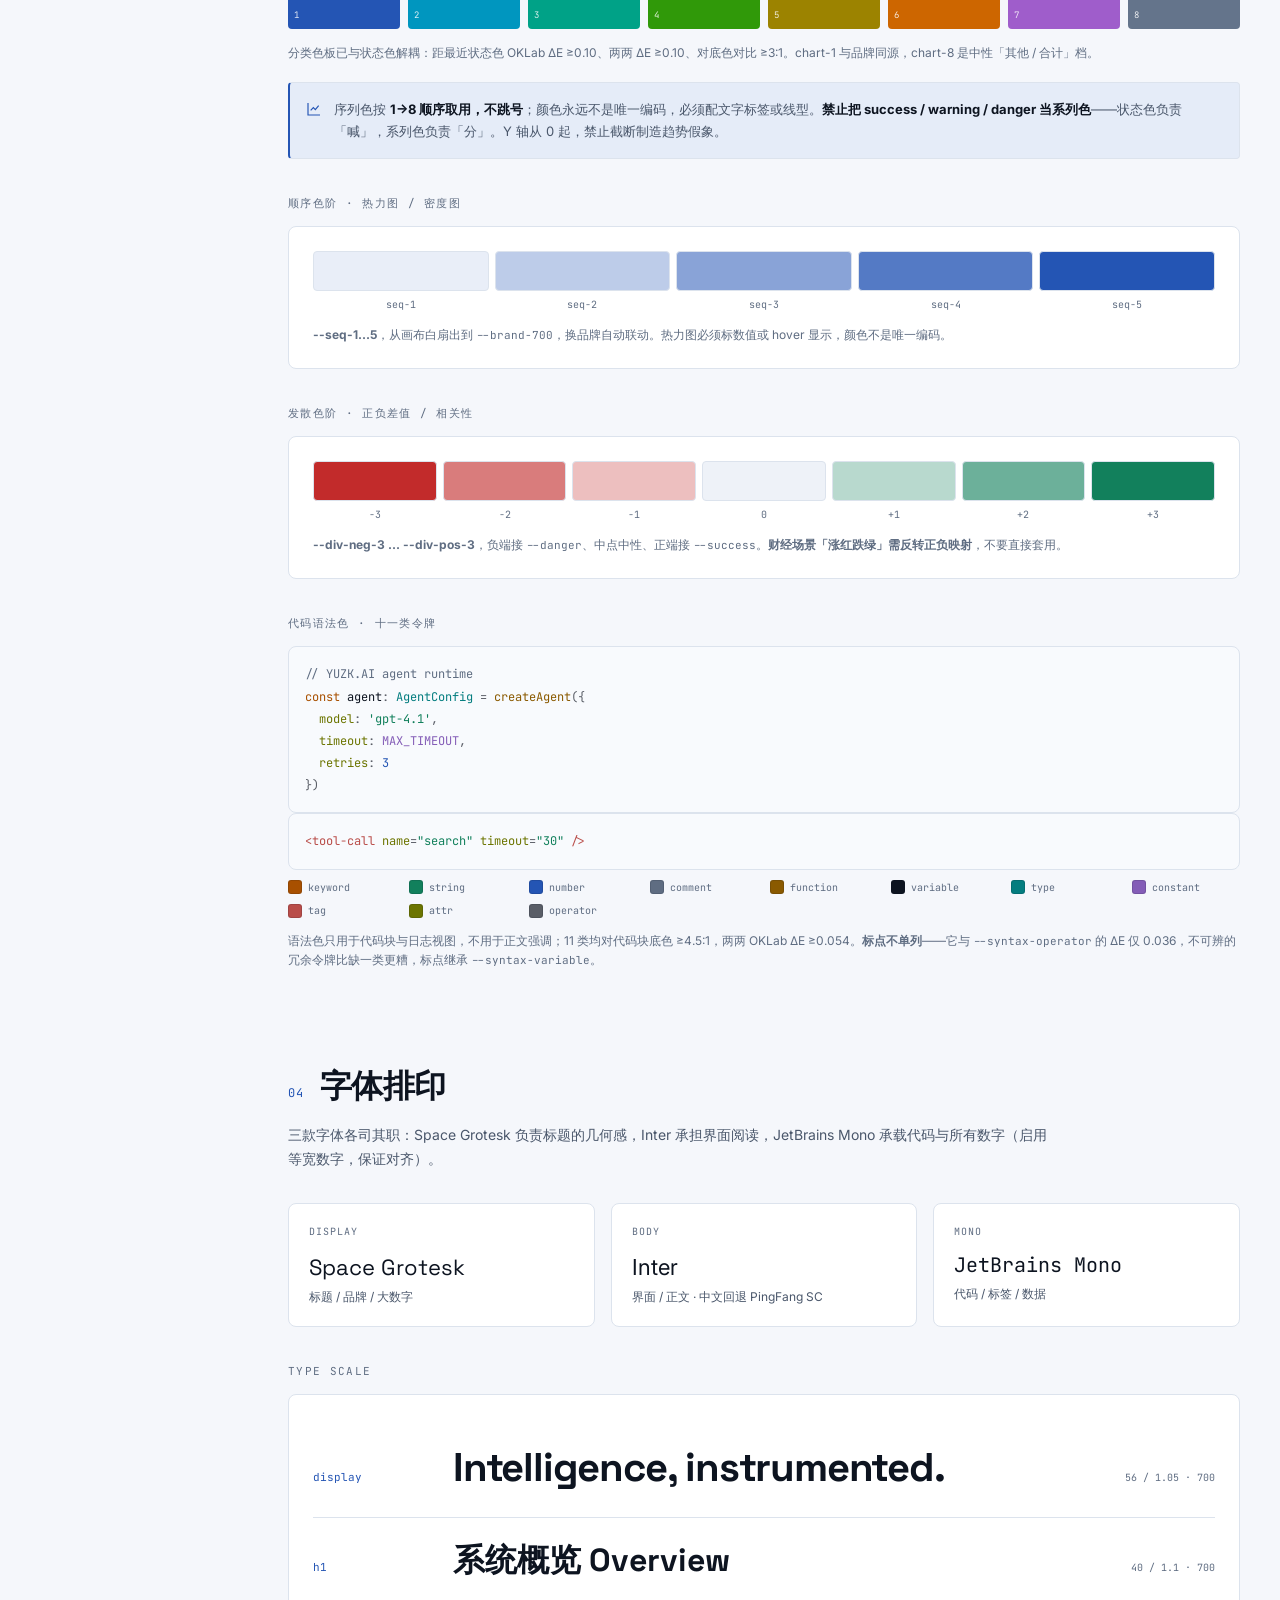
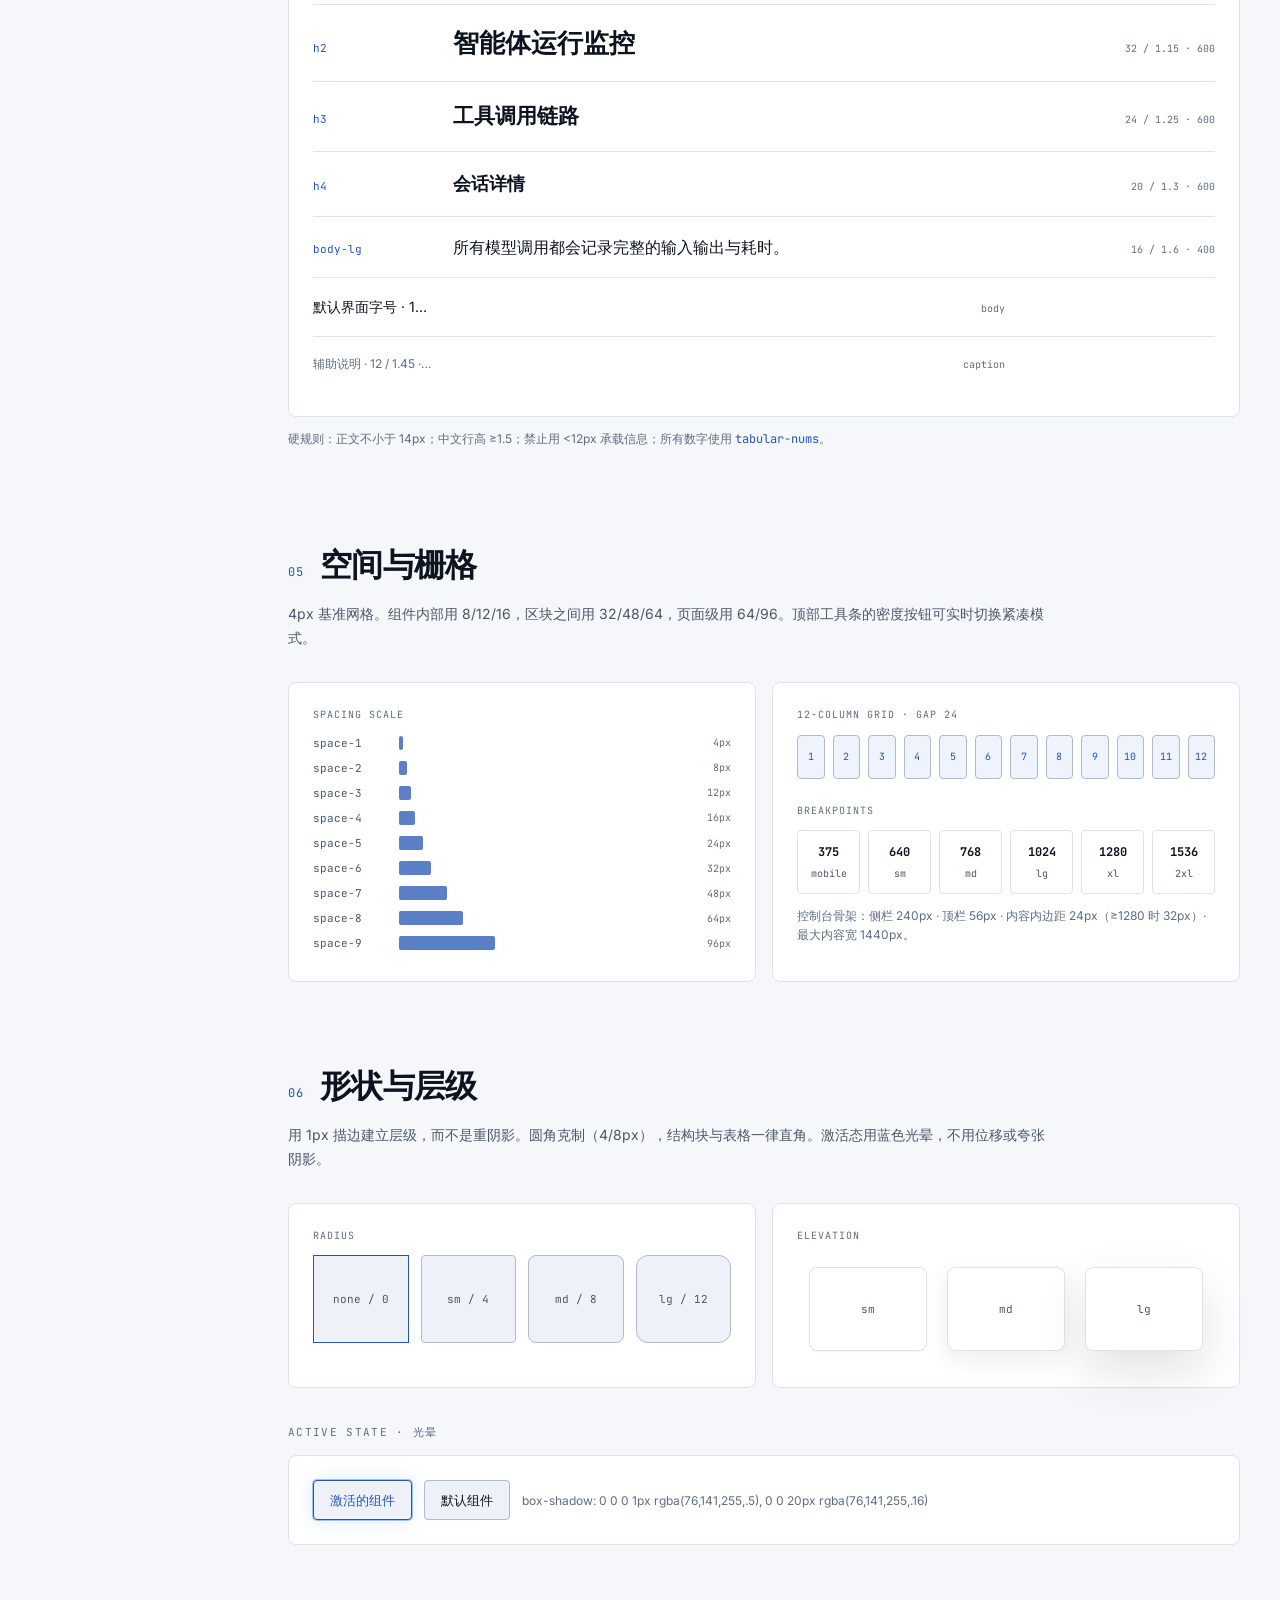
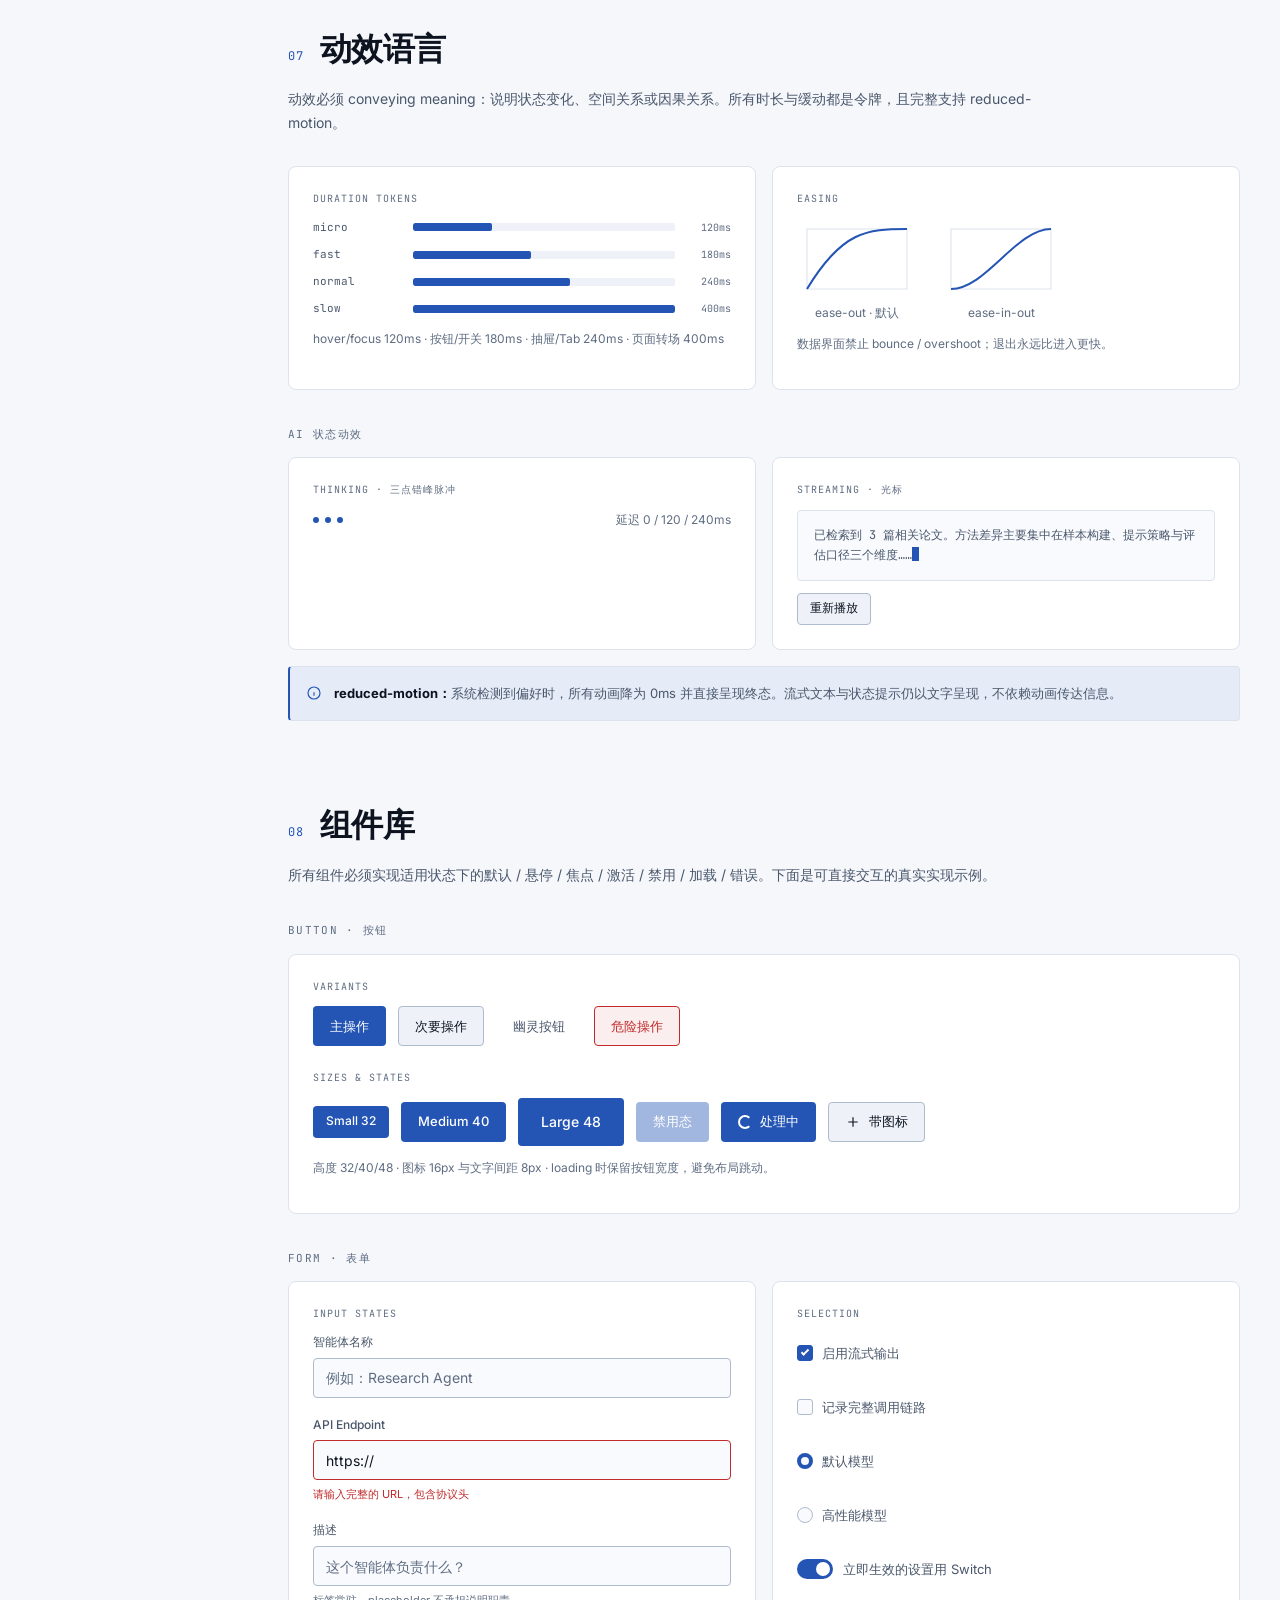
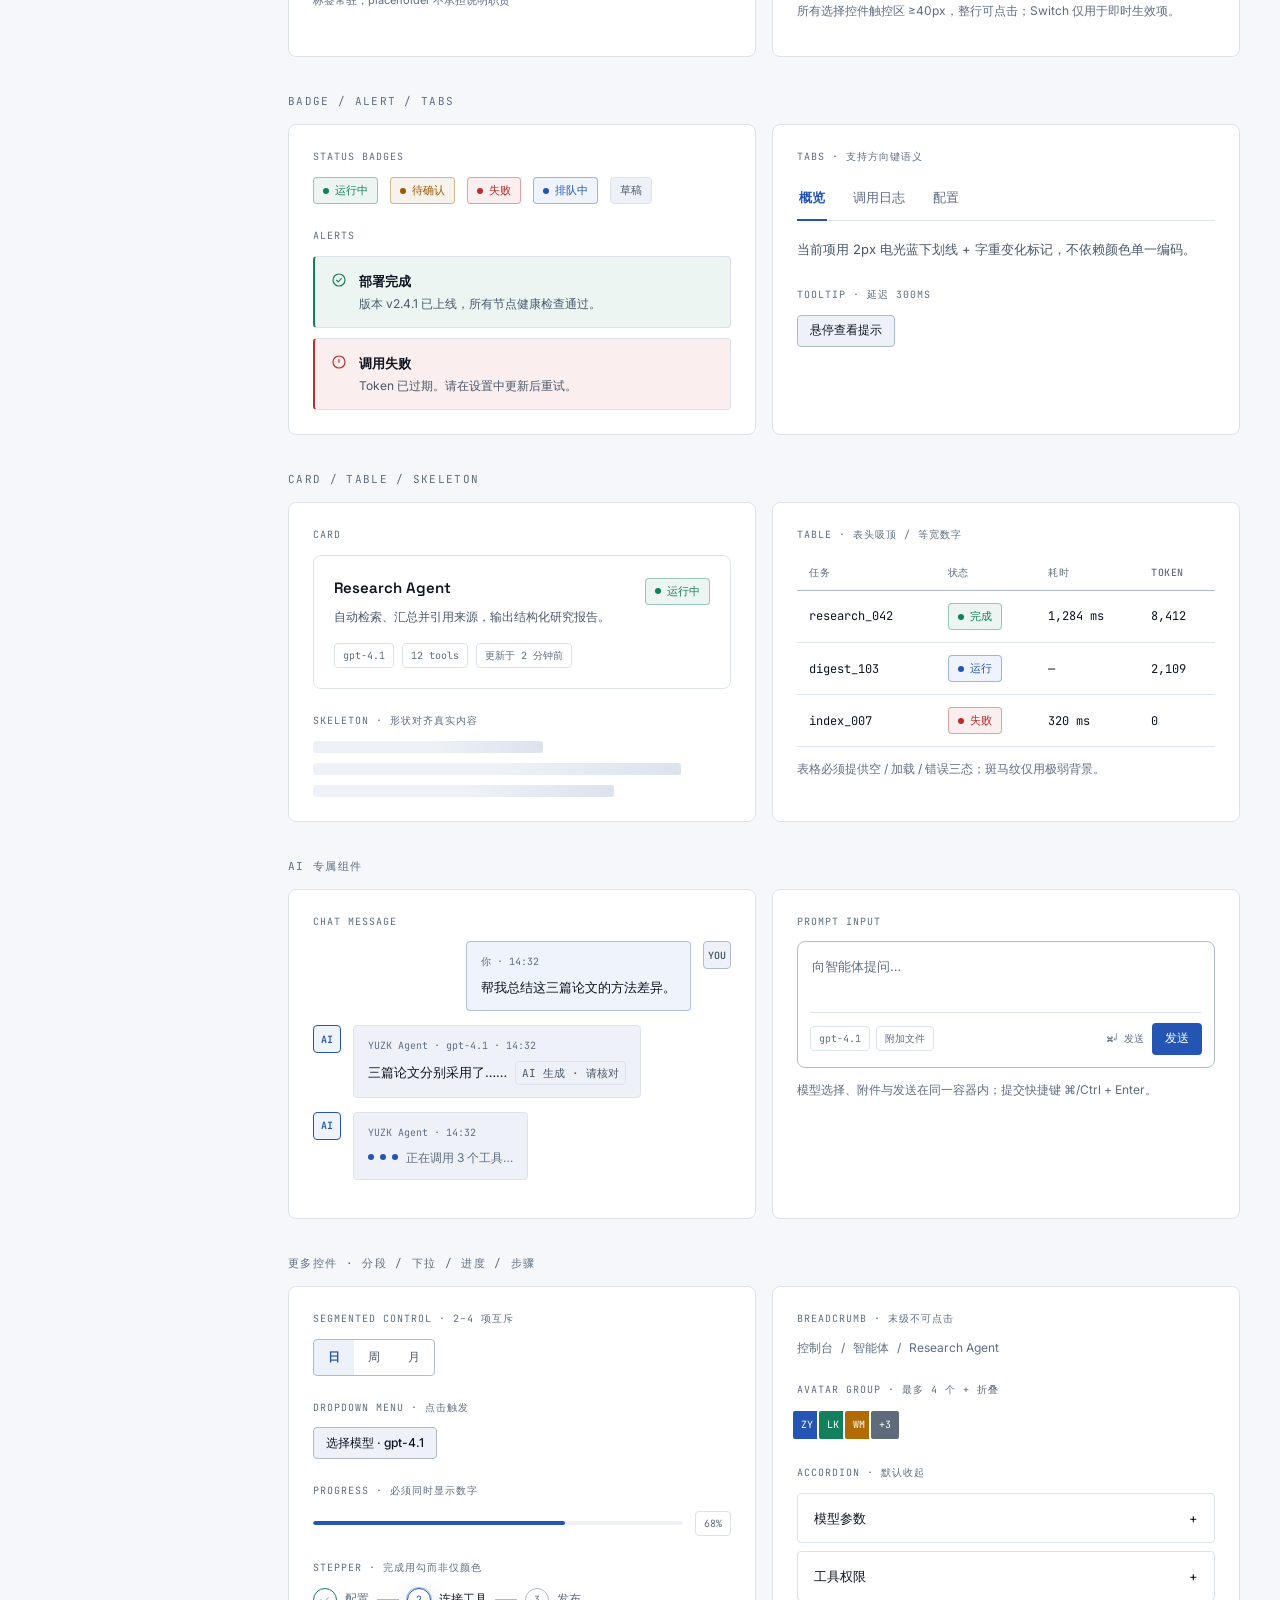
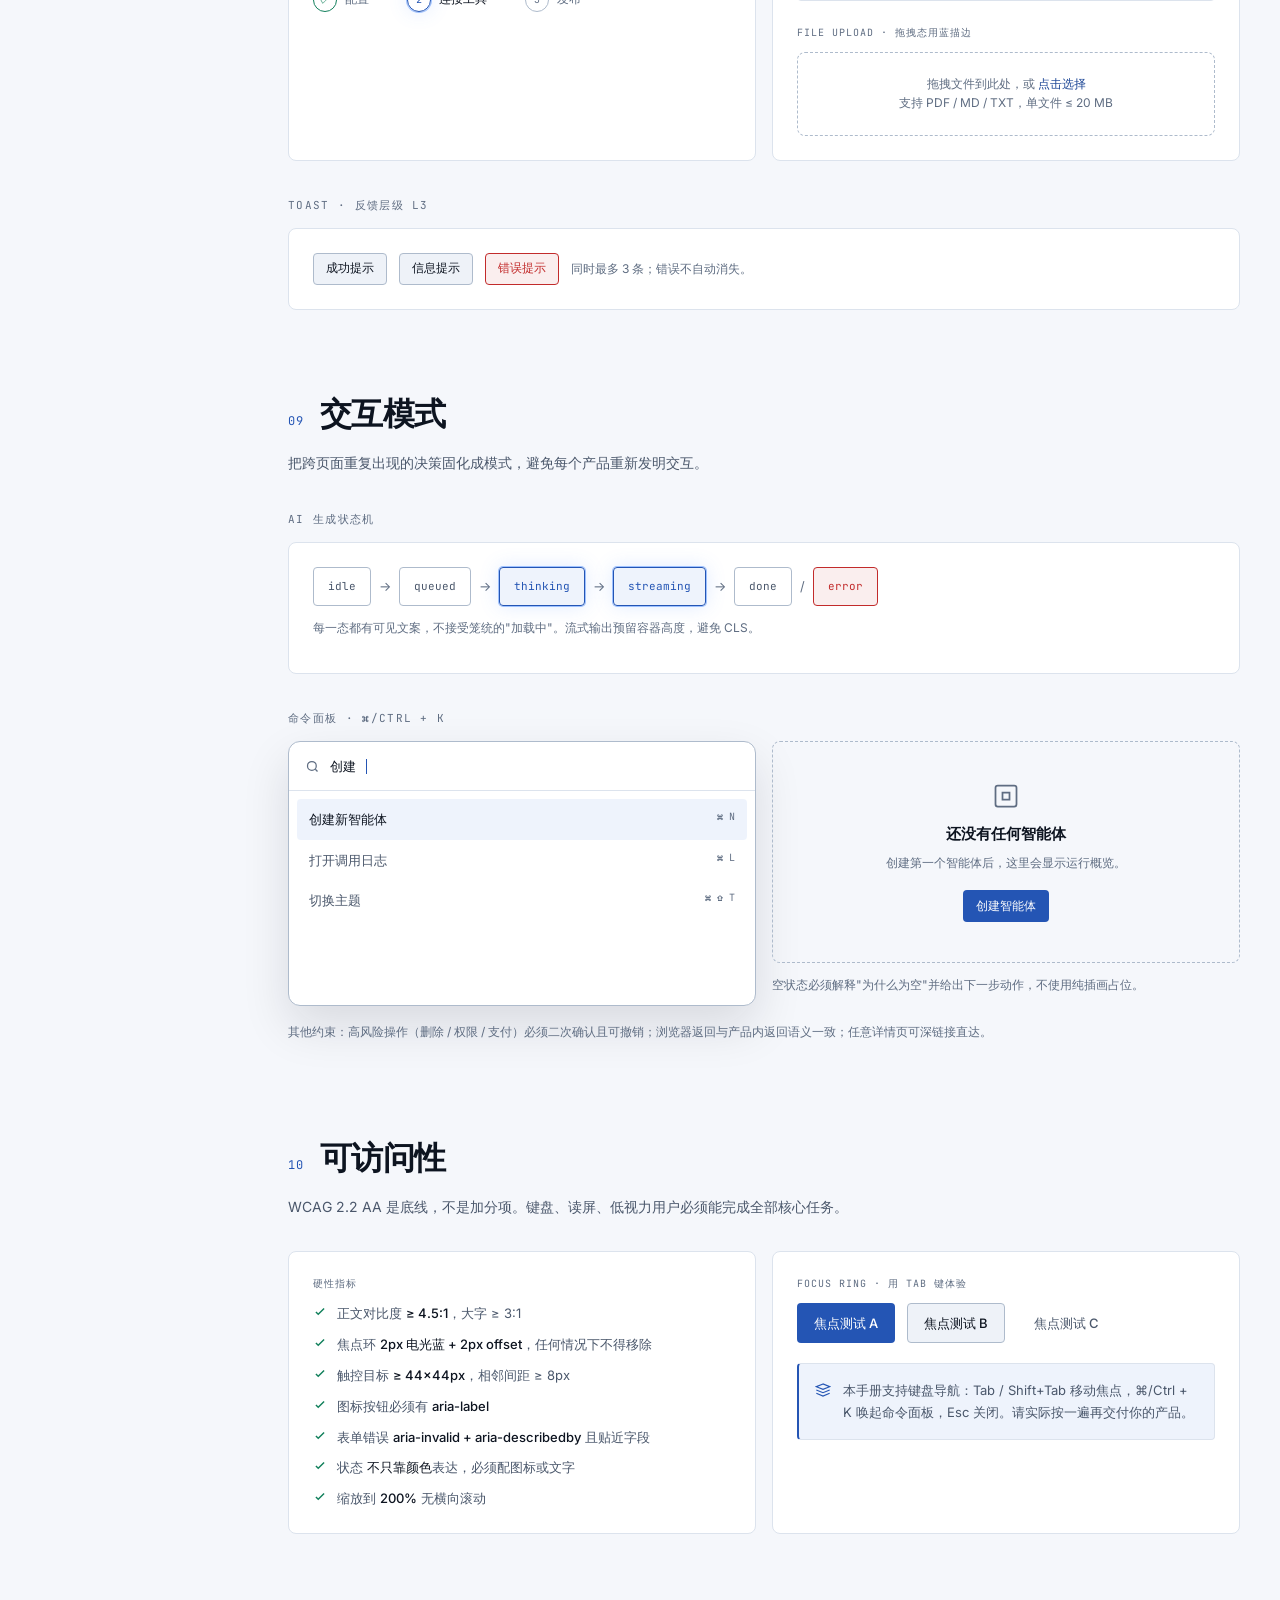
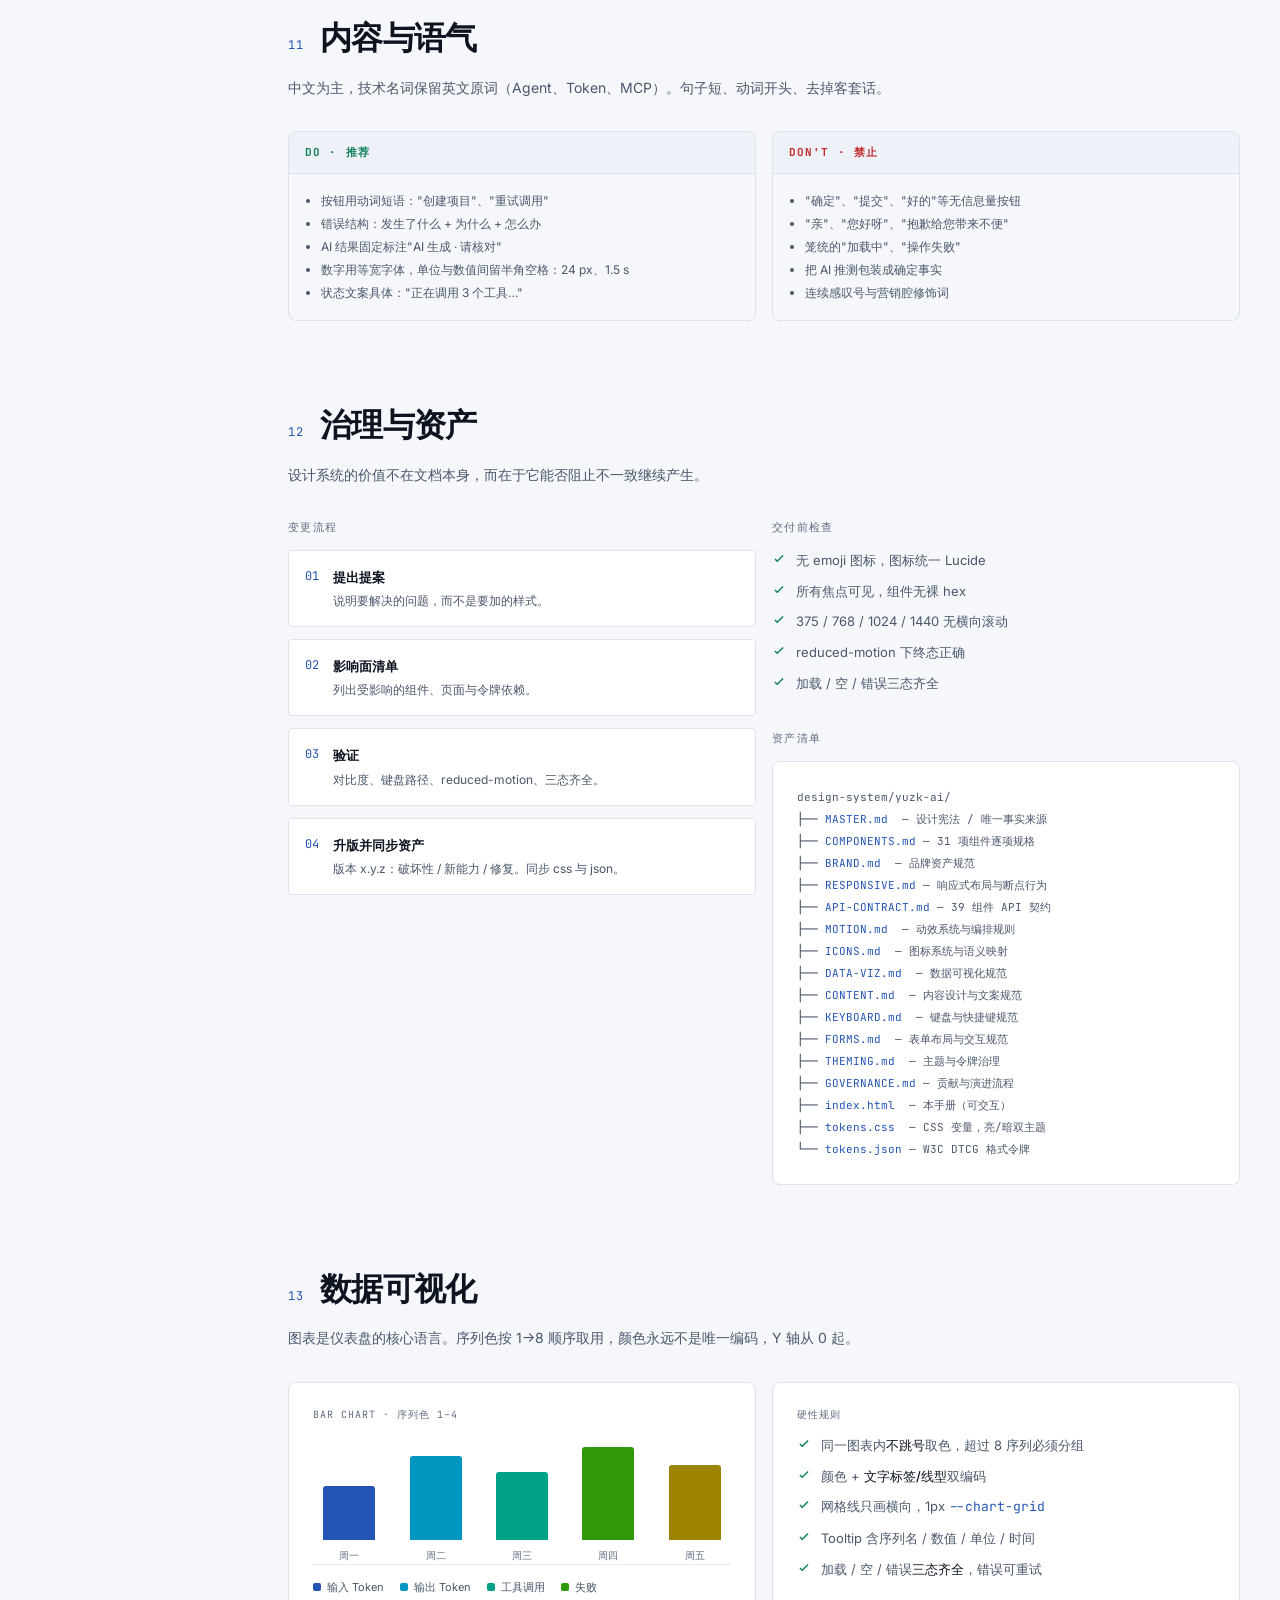
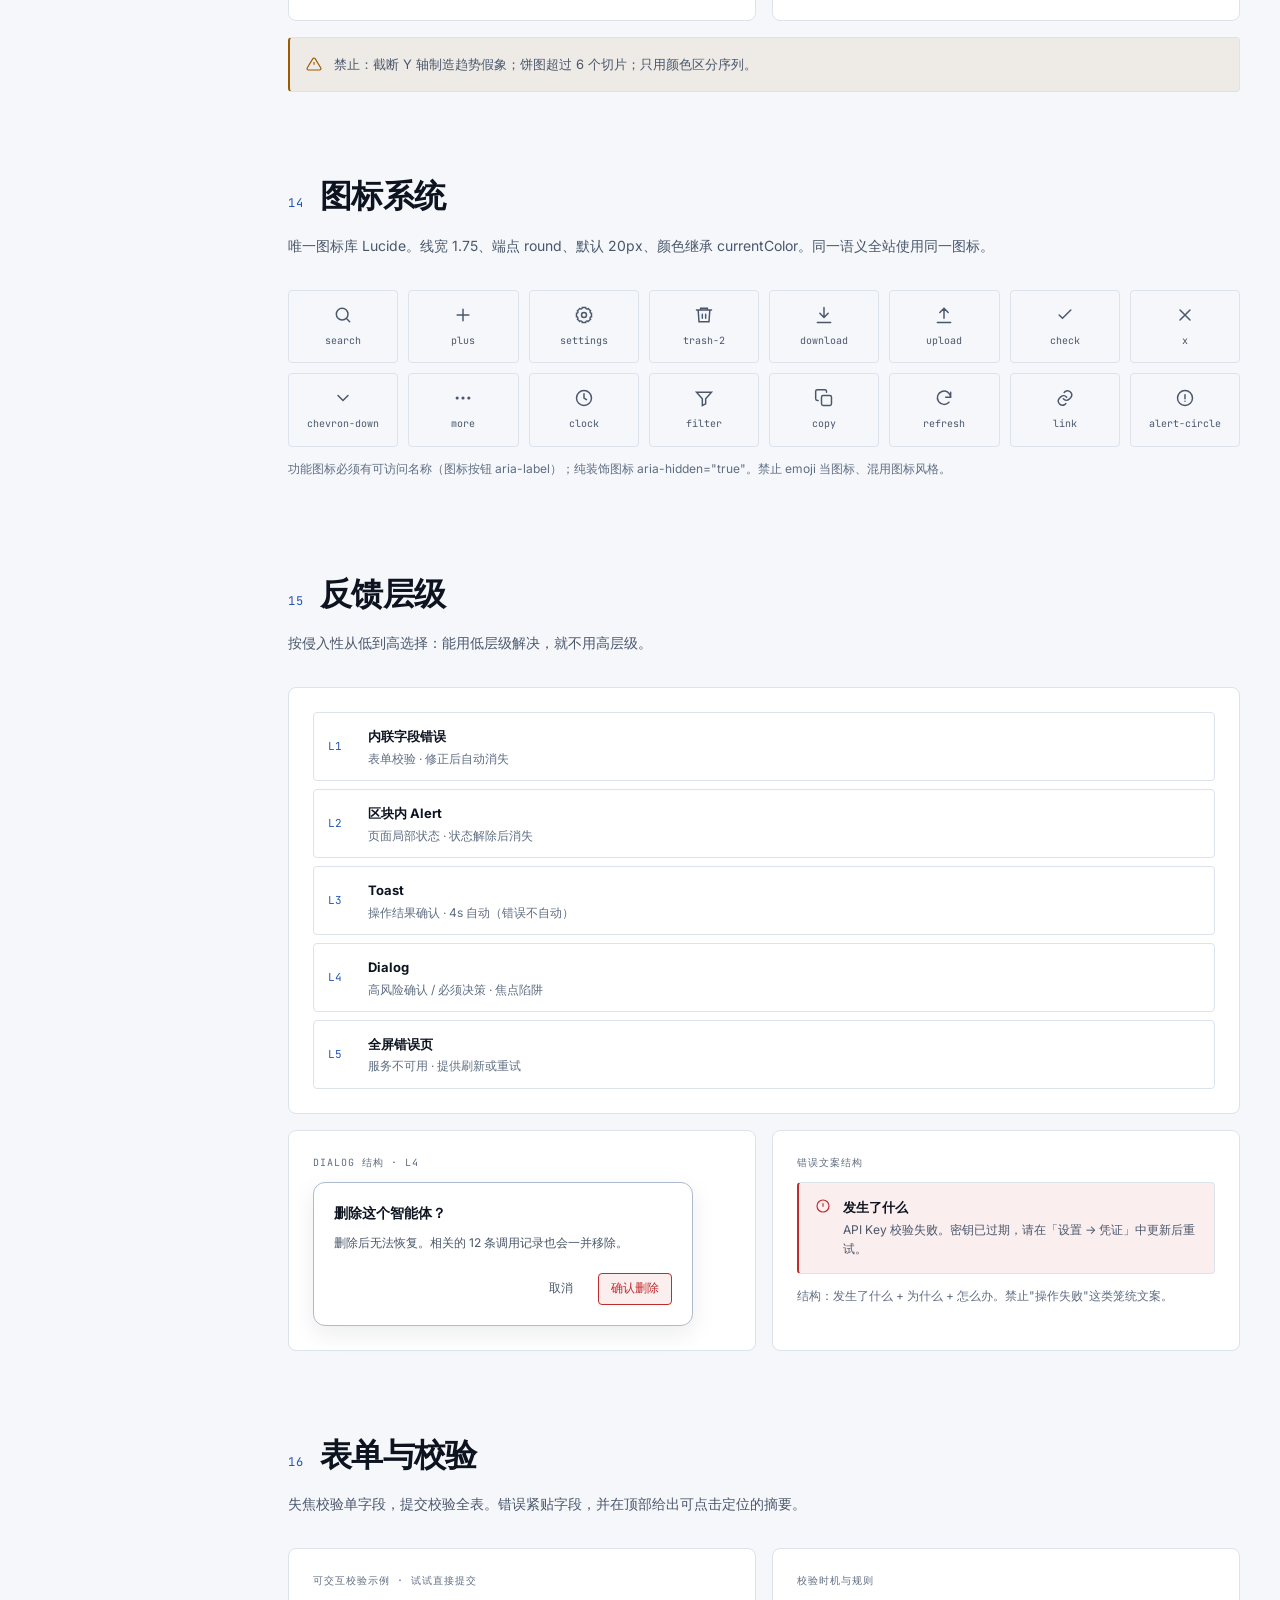
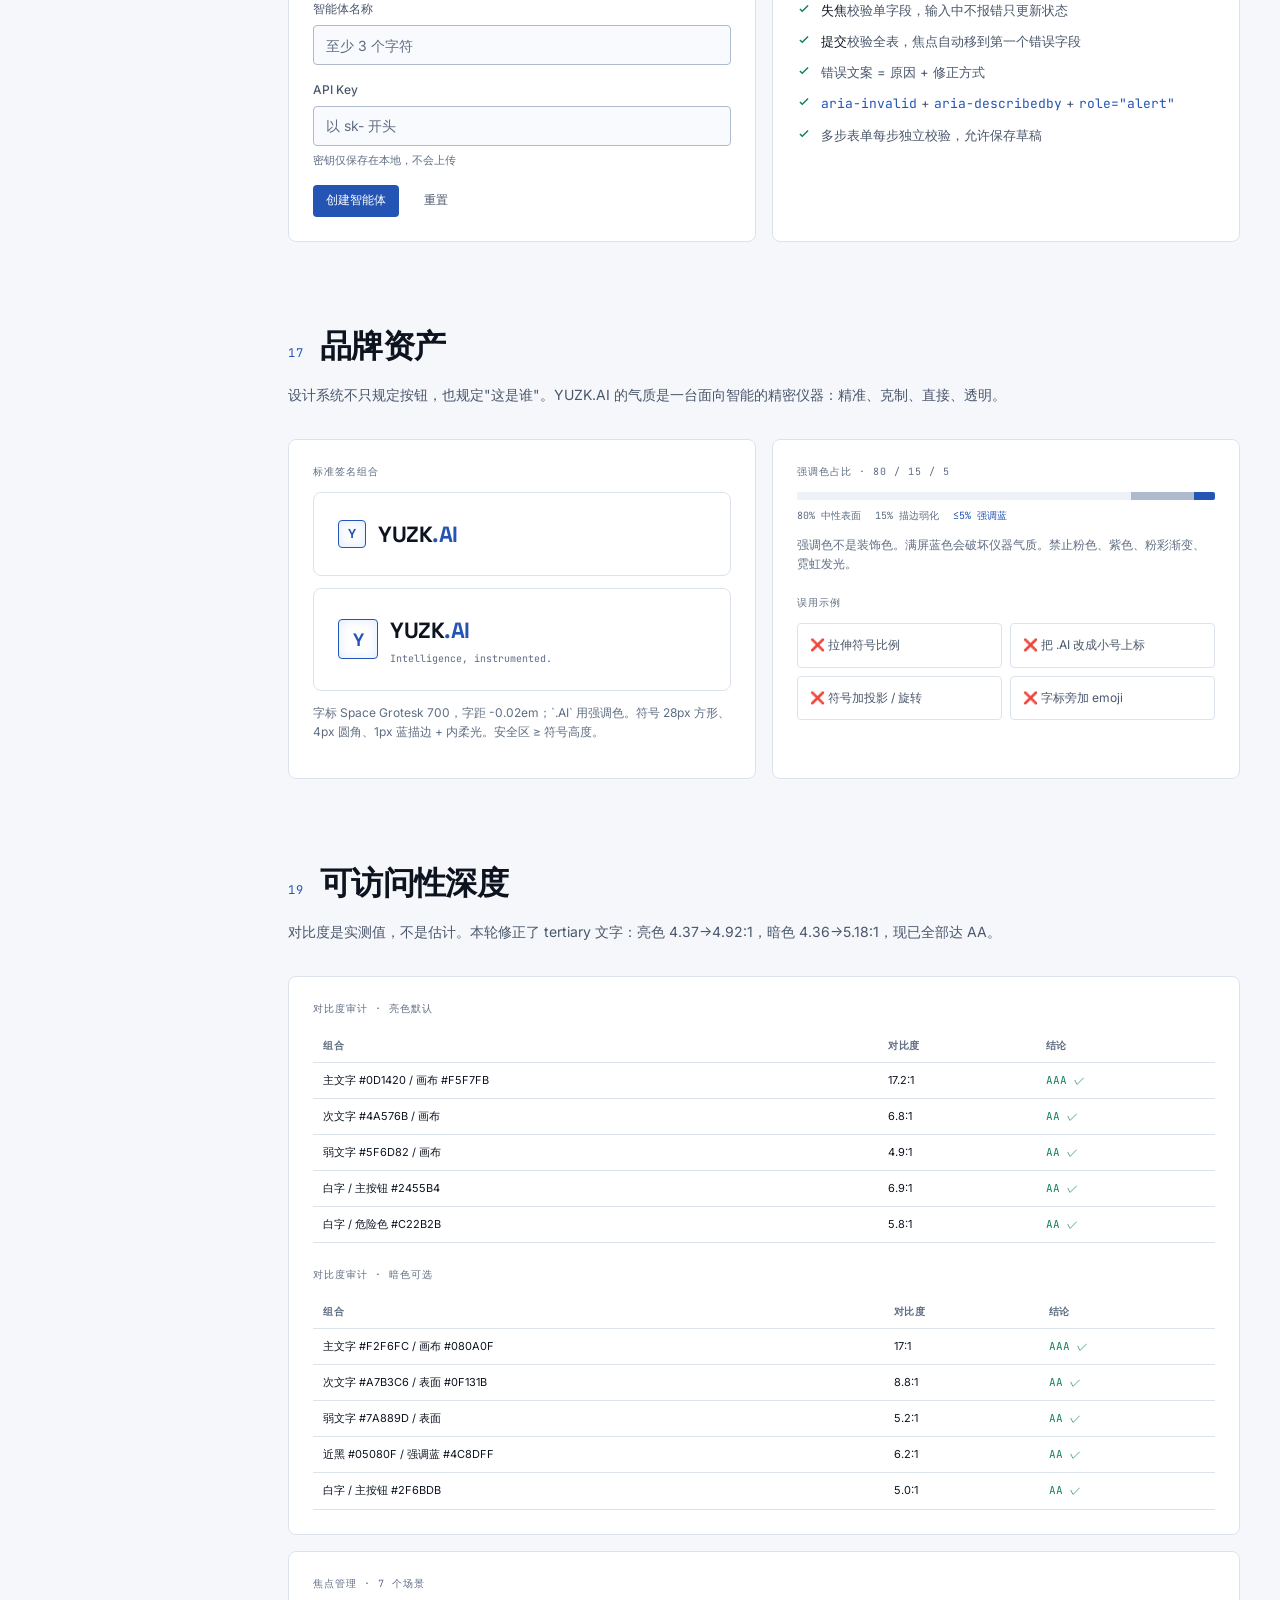
==== commit 154751af: "fix: info no longer equals chart-1, syntax 6->11 classes, focus ring variants (v2.4.0) Three self-co" ====
--- a/preview.html
+++ b/preview.html
@@ -22,13 +22,13 @@
   --text-primary:var(--gray-100);--text-secondary:var(--gray-400);--text-tertiary:var(--gray-500);
   --action-primary:var(--brand-700);--action-primary-hover:var(--brand-600);--action-primary-active:var(--brand-800);
   --on-action-primary:var(--white);--accent:var(--brand-700);--on-accent:var(--white);--focus-ring:var(--brand-700);
-  --success:#12805C;--warning:#9A5B00;--danger:#C22B2B;--info:var(--brand-700);
-  --success-bg:rgba(18,128,92,.08);--warning-bg:rgba(154,91,0,.08);--danger-bg:rgba(194,43,43,.08);--info-bg:color-mix(in srgb,var(--brand-700) 8%,transparent);
+  --success:#12805C;--warning:#9A5B00;--danger:#C22B2B;--info:var(--brand-600);
+  --success-bg:rgba(18,128,92,.08);--warning-bg:rgba(154,91,0,.08);--danger-bg:rgba(194,43,43,.08);--info-bg:color-mix(in srgb,var(--info) 8%,transparent);
   /* 状态交互态：base 之外全部派生，不新增原语 */
   --success-hover:color-mix(in srgb,var(--success) 86%,#000);--success-active:color-mix(in srgb,var(--success) 74%,#000);--success-border:color-mix(in srgb,var(--success) 42%,transparent);--on-success:#FFFFFF;
   --warning-hover:color-mix(in srgb,var(--warning) 86%,#000);--warning-active:color-mix(in srgb,var(--warning) 74%,#000);--warning-border:color-mix(in srgb,var(--warning) 42%,transparent);--on-warning:#FFFFFF;
   --danger-hover:color-mix(in srgb,var(--danger) 86%,#000);--danger-active:color-mix(in srgb,var(--danger) 74%,#000);--danger-border:color-mix(in srgb,var(--danger) 42%,transparent);--on-danger:#FFFFFF;
-  --info-hover:var(--brand-600);--info-active:var(--brand-800);--info-border:color-mix(in srgb,var(--brand-700) 42%,transparent);--on-info:#FFFFFF;
+  --info-hover:color-mix(in srgb,var(--info) 86%,#000);--info-active:color-mix(in srgb,var(--info) 74%,#000);--info-border:color-mix(in srgb,var(--info) 42%,transparent);--on-info:#FFFFFF;
   /* 顺序色阶（热力图）5 档，随品牌联动 */
   --seq-1:color-mix(in srgb,var(--brand-700) 10%,#FFFFFF);--seq-2:color-mix(in srgb,var(--brand-700) 30%,#FFFFFF);--seq-3:color-mix(in srgb,var(--brand-700) 54%,#FFFFFF);--seq-4:color-mix(in srgb,var(--brand-700) 78%,#FFFFFF);--seq-5:var(--brand-700);
   /* 发散色阶 7 档：danger → 中性 → success */
@@ -42,18 +42,18 @@
   --space-0:0;--space-1:4px;--space-2:8px;--space-3:12px;--space-4:16px;--space-5:24px;--space-6:32px;--space-7:48px;--space-8:64px;--space-9:96px;
   --radius-none:0;--radius-sm:4px;--radius-md:8px;--radius-lg:12px;--radius-pill:999px;
   --shadow-sm:0 1px 2px rgba(13,20,32,.06);--shadow-md:0 8px 24px rgba(13,20,32,.08);--shadow-lg:0 20px 48px rgba(13,20,32,.12);
-  --shadow-focus:0 0 0 2px var(--bg-canvas),0 0 0 4px var(--focus-ring);--shadow-active:0 0 0 1px var(--brand-ring),0 0 20px var(--brand-glow);--glow-accent:var(--brand-glow);
+  --shadow-focus:0 0 0 2px var(--focus-separator),0 0 0 4px var(--focus-ring);--shadow-focus-danger:0 0 0 2px var(--focus-separator),0 0 0 4px var(--focus-ring-danger);--shadow-active:0 0 0 1px var(--brand-ring),0 0 20px var(--brand-glow);--glow-accent:var(--brand-glow);
   --duration-instant:80ms;--duration-fast:160ms;--duration-normal:240ms;--duration-slow:360ms;--dur-micro:var(--duration-instant);--dur-fast:var(--duration-fast);--dur-normal:var(--duration-normal);--dur-slow:var(--duration-slow);
   --ease-out:cubic-bezier(.2,.8,.2,1);--ease-in-out:cubic-bezier(.4,0,.2,1);
   --sidebar-width:248px;--topbar-height:56px;--content-max:1160px;--content-pad:24px;
   /* v1.2 state / data / syntax / size */
   --bg-hover:rgba(13,20,32,.04);--bg-active:rgba(13,20,32,.08);--bg-selected:color-mix(in srgb,var(--brand-700) 8%,transparent);--bg-disabled:rgba(13,20,32,.04);
   --border-hover:#8B99AD;--border-focus:var(--brand-700);--border-disabled:#DCE3ED;--text-disabled:#8B99AD;
-  --text-link:var(--brand-800);--text-link-hover:var(--brand-700);--text-link-visited:var(--brand-800);--focus-ring-width:2px;--focus-ring-offset:2px;
+  --text-link:var(--brand-800);--text-link-hover:var(--brand-700);--text-link-visited:var(--brand-800);--focus-ring-width:2px;--focus-ring-offset:2px;--focus-separator:var(--bg-canvas);--focus-ring-danger:var(--danger);--focus-ring-warning:var(--warning);--focus-ring-success:var(--success);
   /* 分类色板：与状态色解耦（ΔE ≥0.10 两两/对状态），对白 ≥3:1 */
   --chart-1:var(--brand-700);--chart-2:#0096BF;--chart-3:#00A287;--chart-4:#309909;--chart-5:#9C8300;--chart-6:#CD6600;--chart-7:#9F5DCB;--chart-8:#64748B;
   --chart-grid:rgba(13,20,32,.08);--chart-axis:#5F6D82;
-  --syntax-keyword:#A85000;--syntax-string:#12805C;--syntax-number:var(--brand-700);--syntax-comment:#8B99AD;--syntax-function:#8A5A00;--syntax-variable:#0D1420;
+  --syntax-keyword:#A85000;--syntax-string:#12805C;--syntax-number:var(--brand-700);--syntax-comment:#5F6D82;--syntax-function:#8A5A00;--syntax-variable:#0D1420;--syntax-type:#047D7F;--syntax-constant:#845DB7;--syntax-tag:#B94D49;--syntax-attr:#6C7500;--syntax-operator:#5A5E67;
   --size-icon-sm:16px;--size-icon-md:20px;--size-icon-lg:24px;--size-icon-xl:32px;--size-control-sm:32px;--size-control-md:40px;--size-control-lg:48px;--size-touch-min:44px;
   --opacity-1:.04;--opacity-2:.08;--opacity-3:.16;--opacity-4:.32;
 }
@@ -65,24 +65,24 @@
   --text-primary:var(--gray-100);--text-secondary:var(--gray-400);--text-tertiary:var(--gray-500);
   --action-primary:var(--brand-600);--action-primary-hover:var(--brand-550);--action-primary-active:var(--brand-700);--on-action-primary:var(--white);
   --accent:var(--brand-500);--on-accent:var(--near-black);--focus-ring:var(--brand-500);
-  --success:#37D399;--warning:#FFB020;--danger:#FF5C5C;--info:var(--brand-500);
-  --success-bg:rgba(55,211,153,.1);--warning-bg:rgba(255,176,32,.1);--danger-bg:rgba(255,92,92,.1);--info-bg:color-mix(in srgb,var(--brand-500) 10%,transparent);
+  --success:#37D399;--warning:#FFB020;--danger:#FF5C5C;--info:var(--brand-400);
+  --success-bg:rgba(55,211,153,.1);--warning-bg:rgba(255,176,32,.1);--danger-bg:rgba(255,92,92,.1);--info-bg:color-mix(in srgb,var(--info) 10%,transparent);
   /* 暗底交互方向相反：与白混合提亮 */
   --success-hover:color-mix(in srgb,var(--success) 88%,#FFF);--success-active:color-mix(in srgb,var(--success) 76%,#FFF);--success-border:color-mix(in srgb,var(--success) 42%,transparent);--on-success:#05080F;
   --warning-hover:color-mix(in srgb,var(--warning) 88%,#FFF);--warning-active:color-mix(in srgb,var(--warning) 76%,#FFF);--warning-border:color-mix(in srgb,var(--warning) 42%,transparent);--on-warning:#05080F;
   --danger-hover:color-mix(in srgb,var(--danger) 88%,#FFF);--danger-active:color-mix(in srgb,var(--danger) 76%,#FFF);--danger-border:color-mix(in srgb,var(--danger) 42%,transparent);--on-danger:#05080F;
-  --info-hover:var(--brand-400);--info-active:var(--brand-300);--info-border:color-mix(in srgb,var(--brand-500) 42%,transparent);--on-info:#05080F;
+  --info-hover:color-mix(in srgb,var(--info) 88%,#FFF);--info-active:color-mix(in srgb,var(--info) 76%,#FFF);--info-border:color-mix(in srgb,var(--info) 42%,transparent);--on-info:#05080F;
   --seq-1:color-mix(in srgb,var(--brand-500) 14%,#0F131B);--seq-2:color-mix(in srgb,var(--brand-500) 32%,#0F131B);--seq-3:color-mix(in srgb,var(--brand-500) 54%,#0F131B);--seq-4:color-mix(in srgb,var(--brand-500) 78%,#0F131B);--seq-5:var(--brand-500);
   --div-neg-3:var(--danger);--div-neg-2:color-mix(in srgb,var(--danger) 62%,#0F131B);--div-neg-1:color-mix(in srgb,var(--danger) 32%,#0F131B);--div-mid:#1B2230;--div-pos-1:color-mix(in srgb,var(--success) 32%,#0F131B);--div-pos-2:color-mix(in srgb,var(--success) 62%,#0F131B);--div-pos-3:var(--success);
   --overlay:rgba(3,6,12,.72);--grid-line:rgba(255,255,255,.035);
   --shadow-sm:0 1px 2px rgba(0,0,0,.24);--shadow-md:0 8px 24px rgba(0,0,0,.28);--shadow-lg:0 20px 48px rgba(0,0,0,.36);
   --bg-hover:rgba(255,255,255,.05);--bg-active:rgba(255,255,255,.09);--bg-selected:color-mix(in srgb,var(--brand-500) 14%,transparent);--bg-disabled:rgba(255,255,255,.04);
   --border-hover:#4C5A70;--border-focus:var(--brand-500);--border-disabled:#242C3A;--text-disabled:#4C5A70;
-  --text-link:var(--brand-400);--text-link-hover:var(--brand-300);--text-link-visited:var(--brand-400);
+  --text-link:var(--brand-400);--text-link-hover:var(--brand-300);--text-link-visited:var(--brand-400);--focus-separator:var(--bg-canvas);--focus-ring-danger:var(--danger);--focus-ring-warning:var(--warning);--focus-ring-success:var(--success);
   /* 同色相、按暗底取明度；对 #0F131B ≥5.8:1 */
   --chart-1:var(--brand-500);--chart-2:#4FB6DB;--chart-3:#3FC9B4;--chart-4:#8CCB6E;--chart-5:#B8A64B;--chart-6:#E39355;--chart-7:#B78AE0;--chart-8:#8FA1B8;
   --chart-grid:rgba(255,255,255,.08);--chart-axis:#7A889D;
-  --syntax-keyword:#FF9E64;--syntax-string:#7DD3A8;--syntax-number:var(--brand-400);--syntax-comment:#7A889D;--syntax-function:#FFD166;--syntax-variable:#F2F6FC;
+  --syntax-keyword:#FF9E64;--syntax-string:#7DD3A8;--syntax-number:var(--brand-400);--syntax-comment:#7A889D;--syntax-function:#FFD166;--syntax-variable:#F2F6FC;--syntax-type:#41C2C5;--syntax-constant:#C69EFF;--syntax-tag:#FF928B;--syntax-attr:#ADB850;--syntax-operator:#979CA6;
 }
 [data-density='compact']{--space-5:16px;--space-6:20px;--space-7:28px;--space-8:40px;--content-pad:16px}
 
@@ -398,6 +398,10 @@
 .scale-item{display:grid;gap:6px}
 .scale-bar{height:40px;border:1px solid var(--border-subtle);border-radius:var(--radius-sm)}
 .scale-item span{font-family:var(--font-mono);font-size:10px;color:var(--text-tertiary);text-align:center}
+.syntax-legend{display:grid;grid-template-columns:repeat(auto-fill,minmax(104px,1fr));gap:8px 12px;margin-top:10px}
+.syntax-legend div{display:flex;align-items:center;gap:6px;min-width:0}
+.syntax-legend i{width:14px;height:14px;border-radius:3px;flex:none;border:1px solid rgba(13,20,32,.14)}
+.syntax-legend span{font-family:var(--font-mono);font-size:10px;color:var(--text-tertiary);white-space:nowrap;overflow:hidden;text-overflow:ellipsis}
 .state-trio{display:grid;grid-template-columns:repeat(4,minmax(0,1fr));gap:10px}
 .trio-col{display:grid;gap:4px}
 .trio-cap{font-family:var(--font-mono);font-size:10px;color:var(--text-tertiary);margin-bottom:2px}
@@ -763,14 +767,28 @@
           <div class="note"><b>--div-neg-3 … --div-pos-3</b>，负端接 <span class="sem-code">--danger</span>、中点中性、正端接 <span class="sem-code">--success</span>。<b>财经场景「涨红跌绿」需反转正负映射</b>，不要直接套用。</div>
         </div>
 
-        <div class="subhead">代码语法色 · 六类令牌</div>
+        <div class="subhead">代码语法色 · 十一类令牌</div>
         <div class="code-block"><span style="color:var(--syntax-comment)">// YUZK.AI agent runtime</span>
-<span style="color:var(--syntax-keyword)">const</span> <span style="color:var(--syntax-variable)">agent</span> = <span style="color:var(--syntax-function)">createAgent</span>({
-  model: <span style="color:var(--syntax-string)">'gpt-4.1'</span>,
-  maxTokens: <span style="color:var(--syntax-number)">8192</span>,
-  tools: [<span style="color:var(--syntax-string)">'search'</span>, <span style="color:var(--syntax-string)">'fetch'</span>]
-});</div>
-        <p class="note">语法色只用于代码块与日志视图，不用于正文强调；亮/暗主题各有独立映射。</p>
+<span style="color:var(--syntax-keyword)">const</span> <span style="color:var(--syntax-variable)">agent</span><span style="color:var(--syntax-operator)">:</span> <span style="color:var(--syntax-type)">AgentConfig</span> <span style="color:var(--syntax-operator)">=</span> <span style="color:var(--syntax-function)">createAgent</span><span style="color:var(--syntax-operator)">({</span>
+  <span style="color:var(--syntax-attr)">model</span><span style="color:var(--syntax-operator)">:</span> <span style="color:var(--syntax-string)">'gpt-4.1'</span><span style="color:var(--syntax-operator)">,</span>
+  <span style="color:var(--syntax-attr)">timeout</span><span style="color:var(--syntax-operator)">:</span> <span style="color:var(--syntax-constant)">MAX_TIMEOUT</span><span style="color:var(--syntax-operator)">,</span>
+  <span style="color:var(--syntax-attr)">retries</span><span style="color:var(--syntax-operator)">:</span> <span style="color:var(--syntax-number)">3</span>
+<span style="color:var(--syntax-operator)">})</span></div>
+        <div class="code-block"><span style="color:var(--syntax-tag)">&lt;tool-call</span> <span style="color:var(--syntax-attr)">name</span><span style="color:var(--syntax-operator)">=</span><span style="color:var(--syntax-string)">"search"</span> <span style="color:var(--syntax-attr)">timeout</span><span style="color:var(--syntax-operator)">=</span><span style="color:var(--syntax-string)">"30"</span> <span style="color:var(--syntax-tag)">/&gt;</span></div>
+        <div class="syntax-legend">
+          <div><i style="background:var(--syntax-keyword)"></i><span>keyword</span></div>
+          <div><i style="background:var(--syntax-string)"></i><span>string</span></div>
+          <div><i style="background:var(--syntax-number)"></i><span>number</span></div>
+          <div><i style="background:var(--syntax-comment)"></i><span>comment</span></div>
+          <div><i style="background:var(--syntax-function)"></i><span>function</span></div>
+          <div><i style="background:var(--syntax-variable)"></i><span>variable</span></div>
+          <div><i style="background:var(--syntax-type)"></i><span>type</span></div>
+          <div><i style="background:var(--syntax-constant)"></i><span>constant</span></div>
+          <div><i style="background:var(--syntax-tag)"></i><span>tag</span></div>
+          <div><i style="background:var(--syntax-attr)"></i><span>attr</span></div>
+          <div><i style="background:var(--syntax-operator)"></i><span>operator</span></div>
+        </div>
+        <p class="note">语法色只用于代码块与日志视图，不用于正文强调；11 类均对代码块底色 ≥4.5:1，两两 OKLab ΔE ≥0.054。<b>标点不单列</b>——它与 <span class="sem-code">--syntax-operator</span> 的 ΔE 仅 0.036，不可辨的冗余令牌比缺一类更糟，标点继承 <span class="sem-code">--syntax-variable</span>。</p>
       </section>
 
       <!-- 04 TYPE -->
